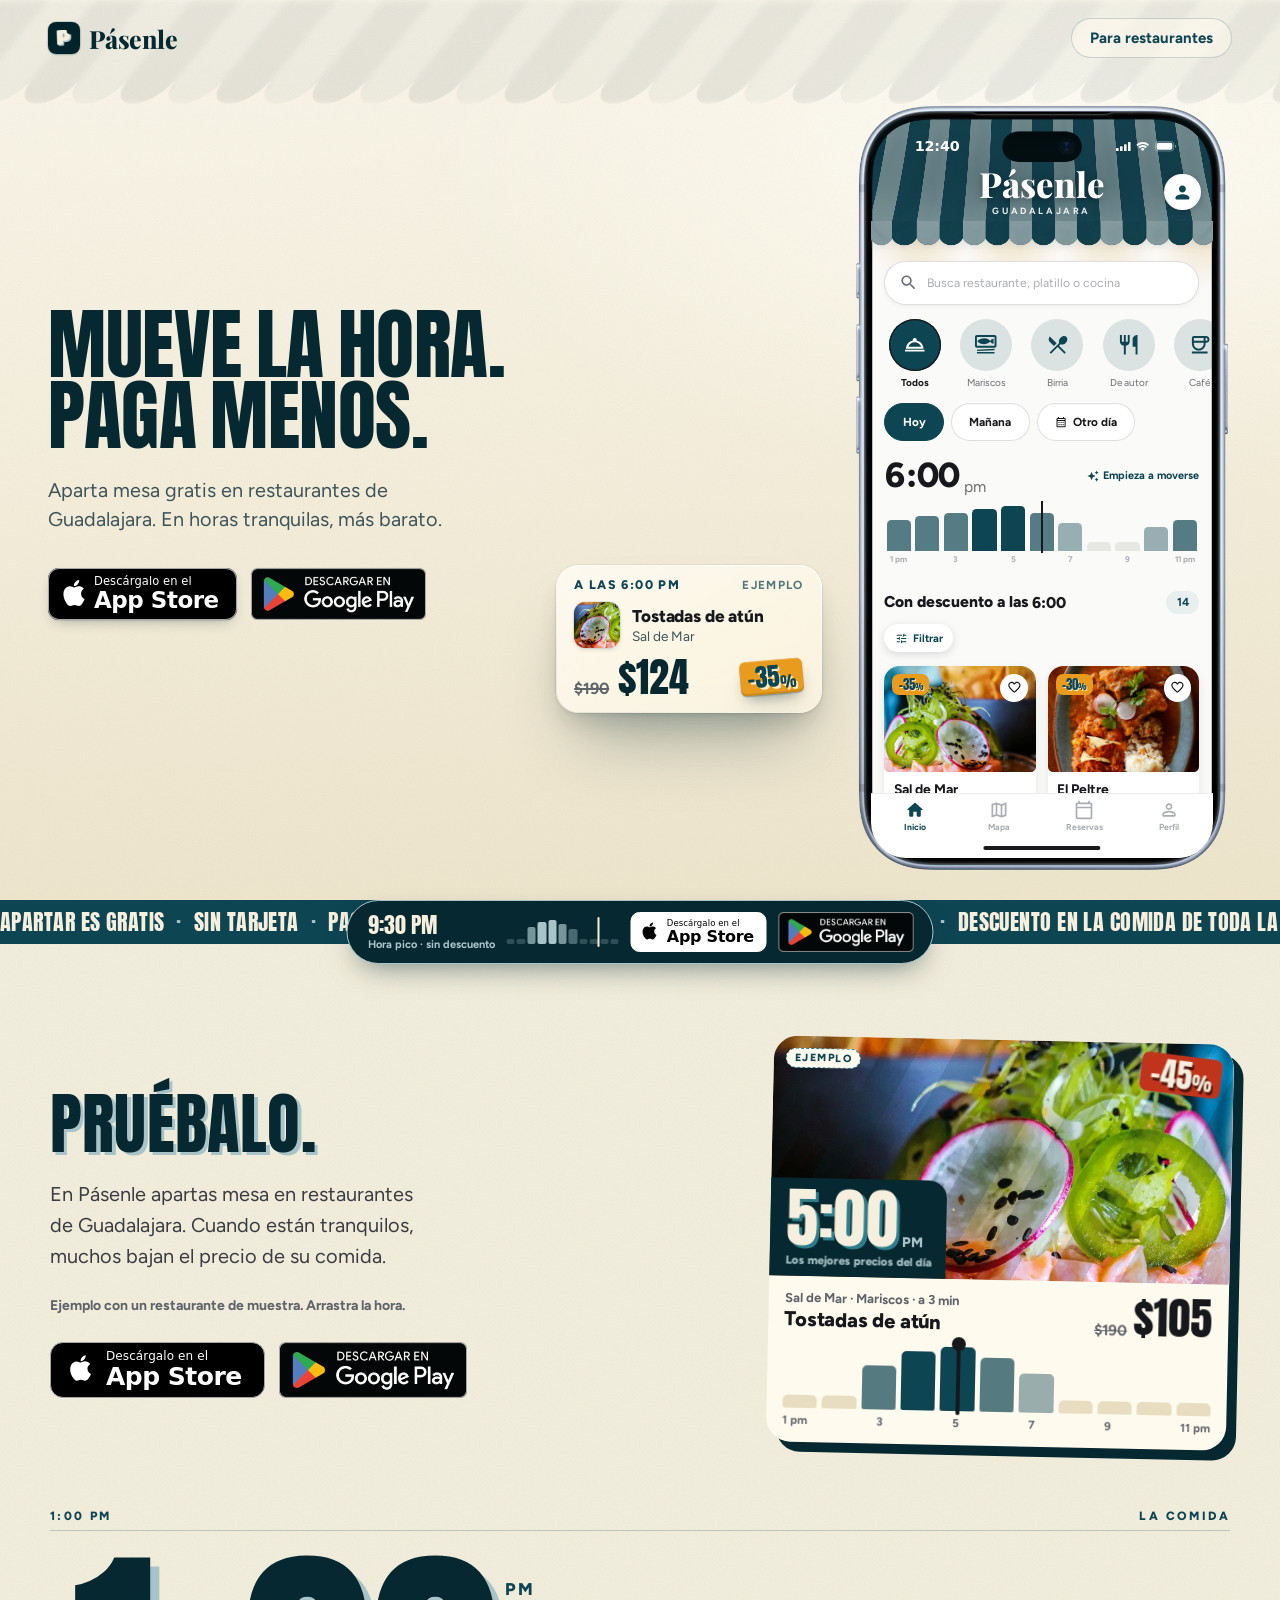
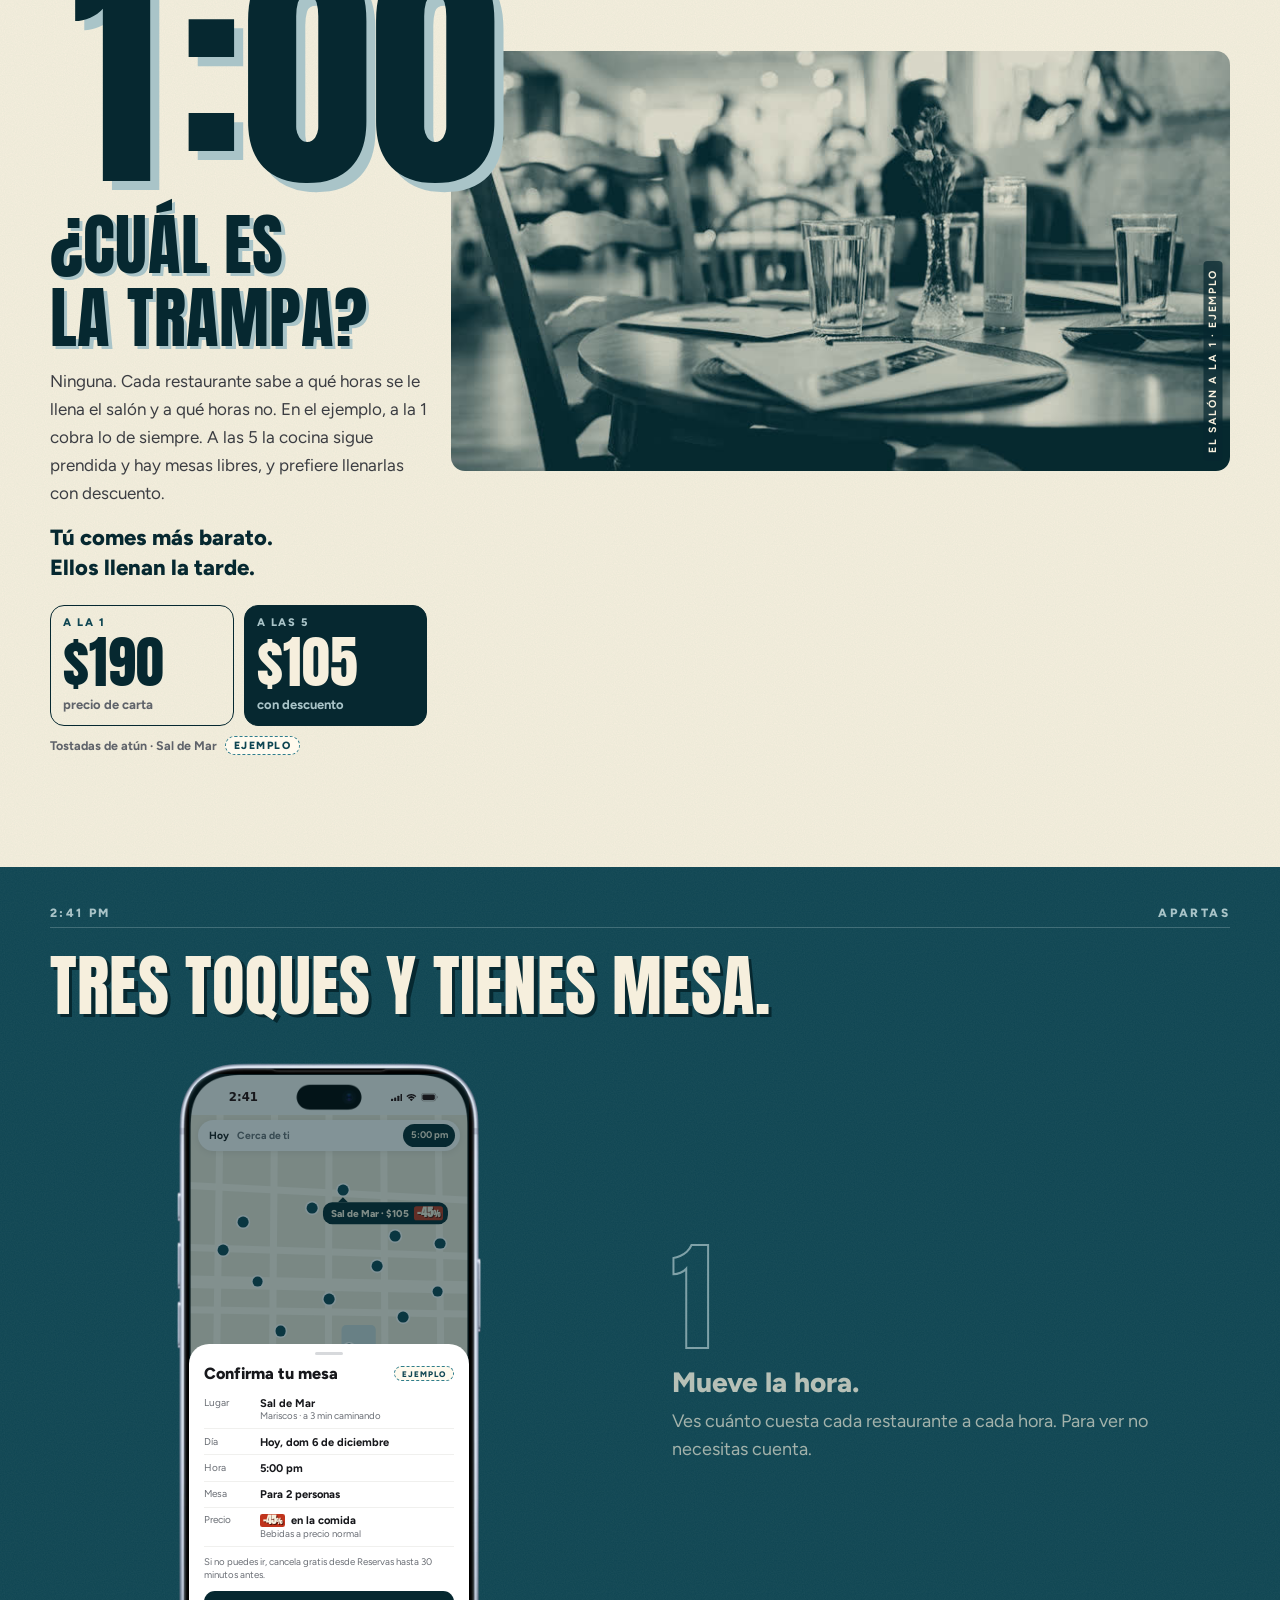
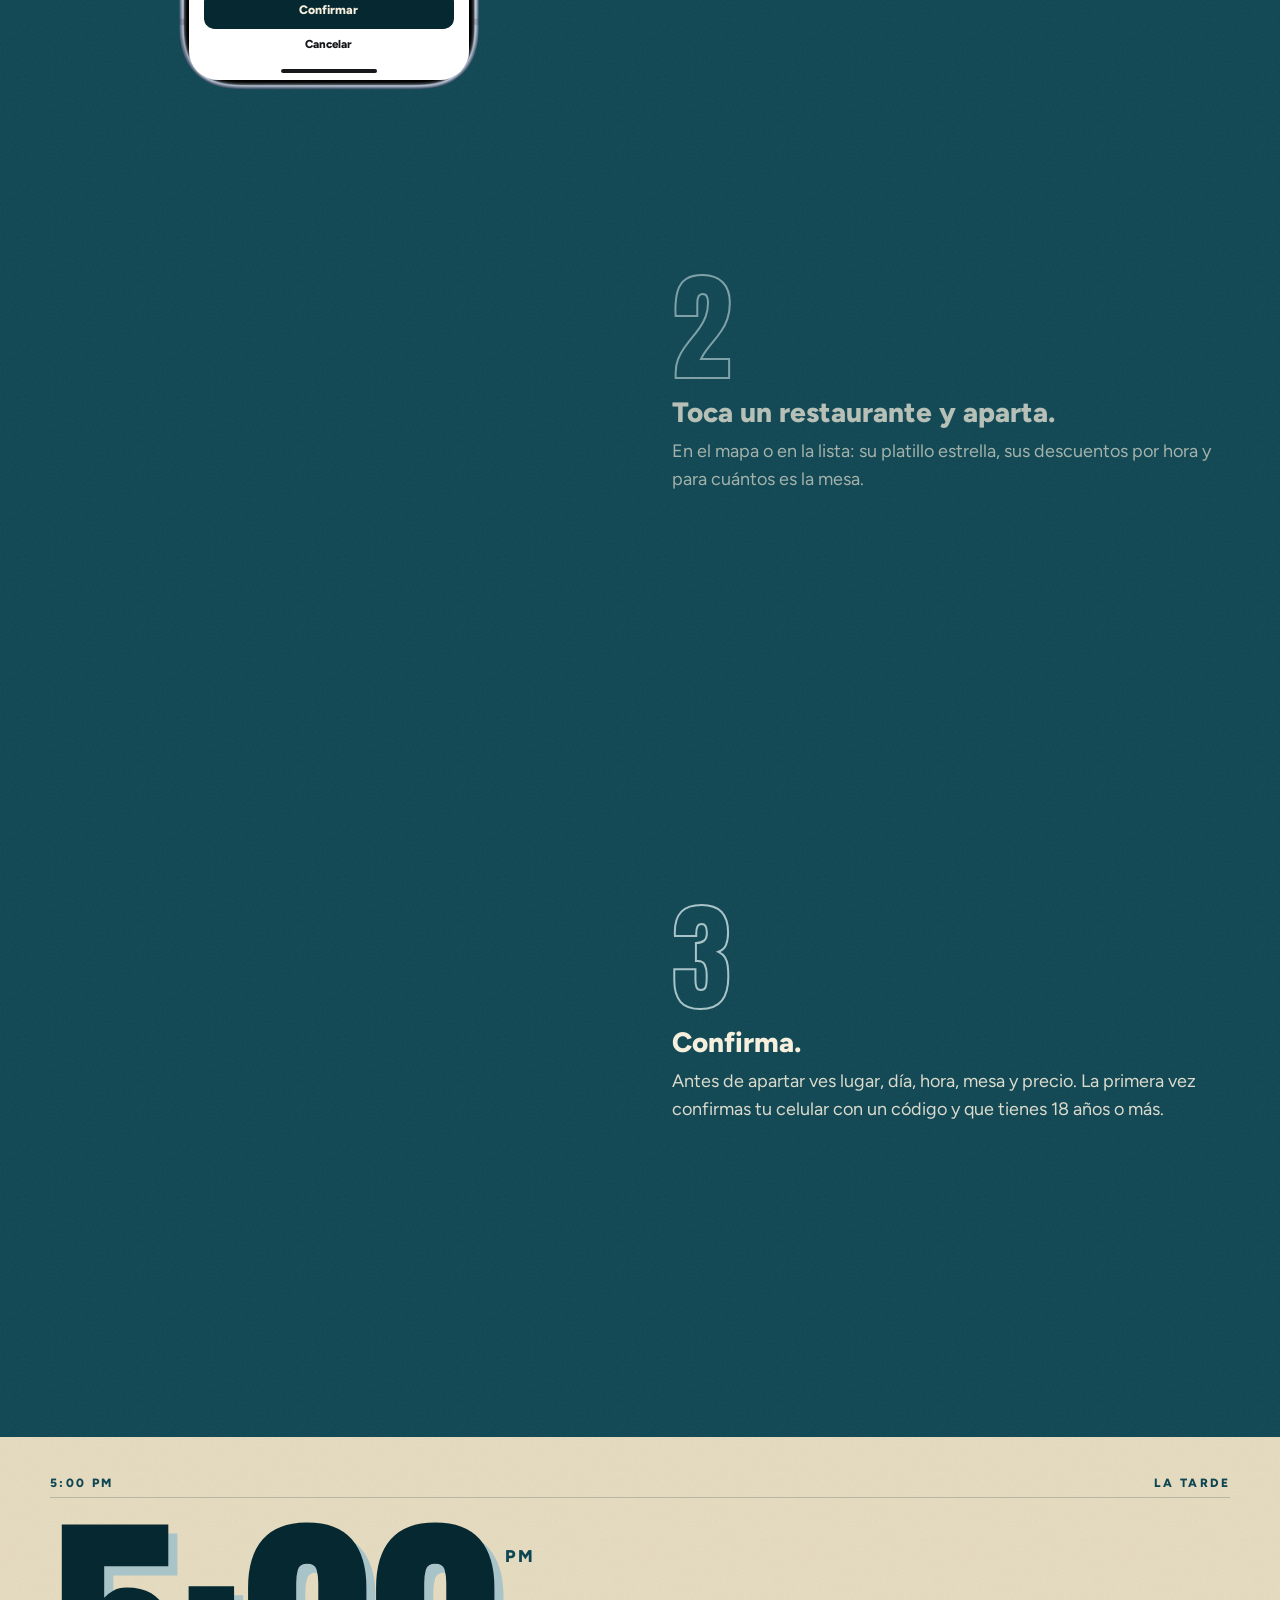
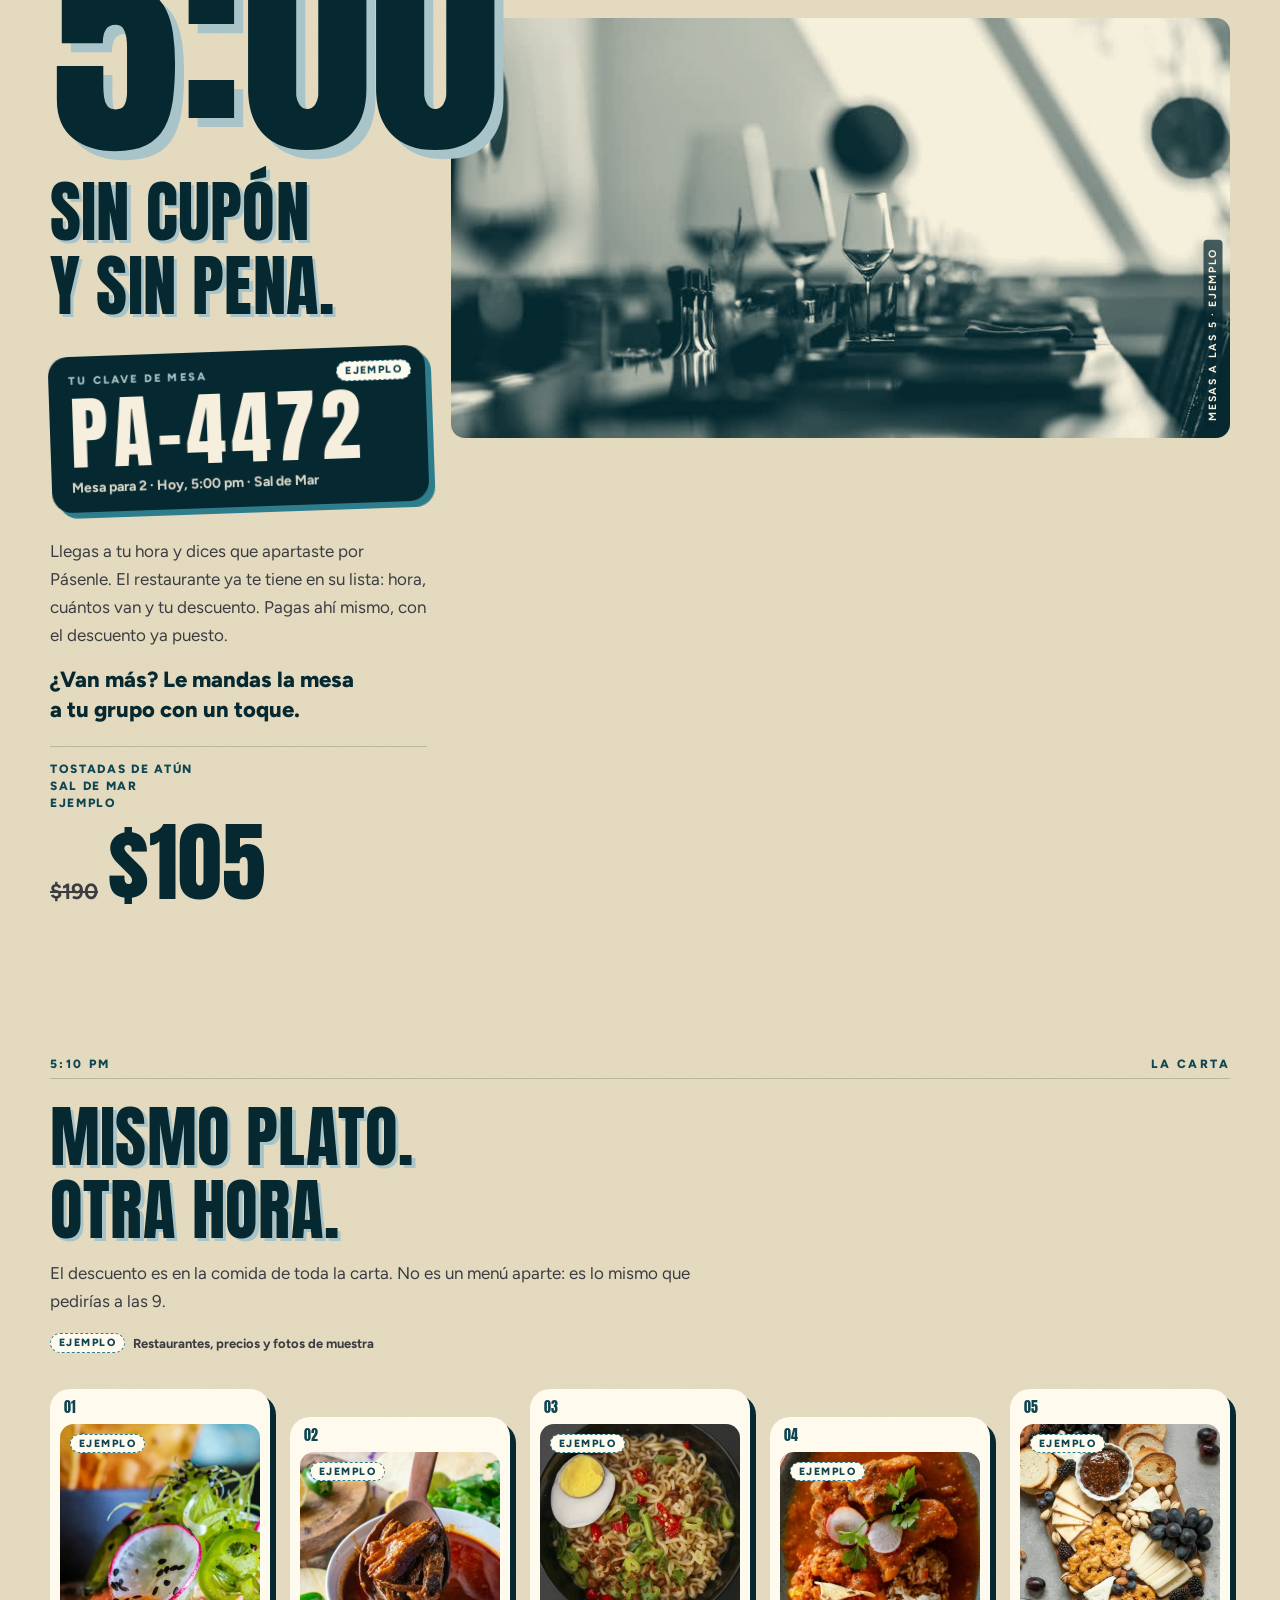
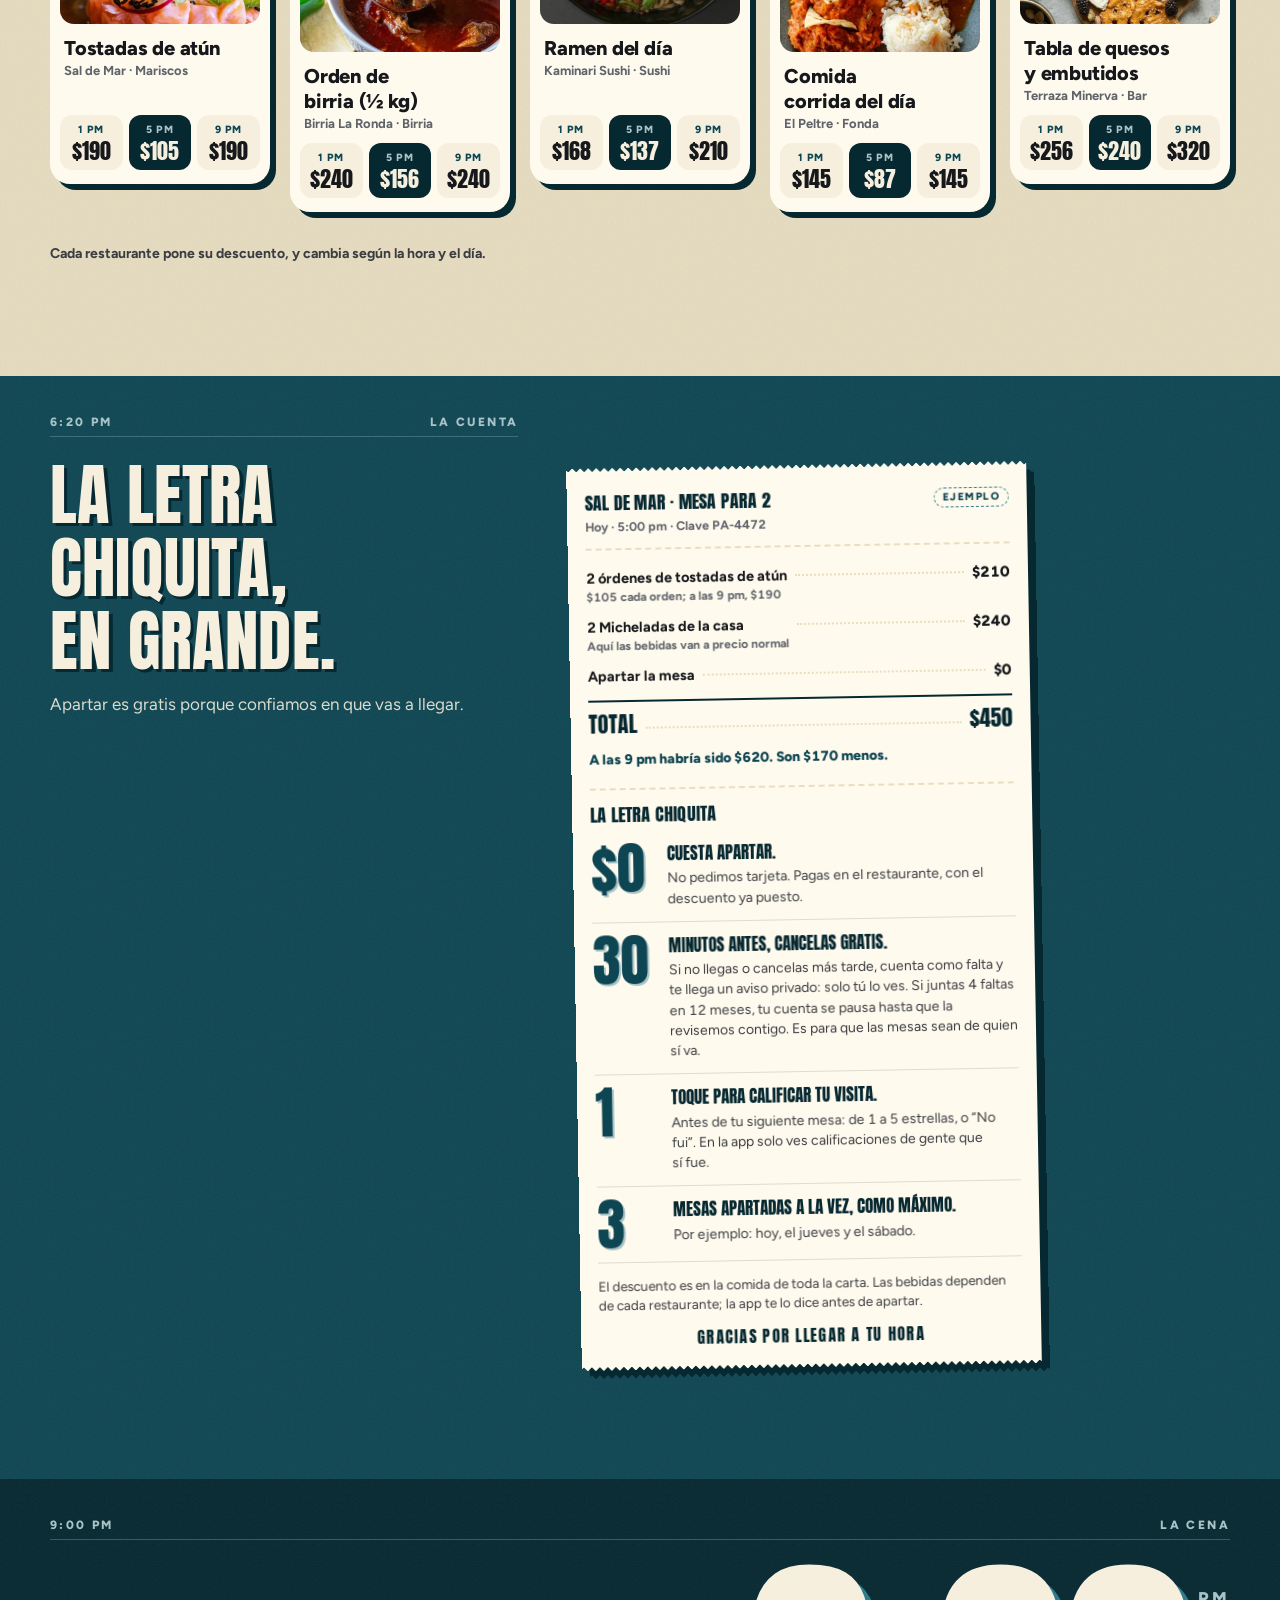
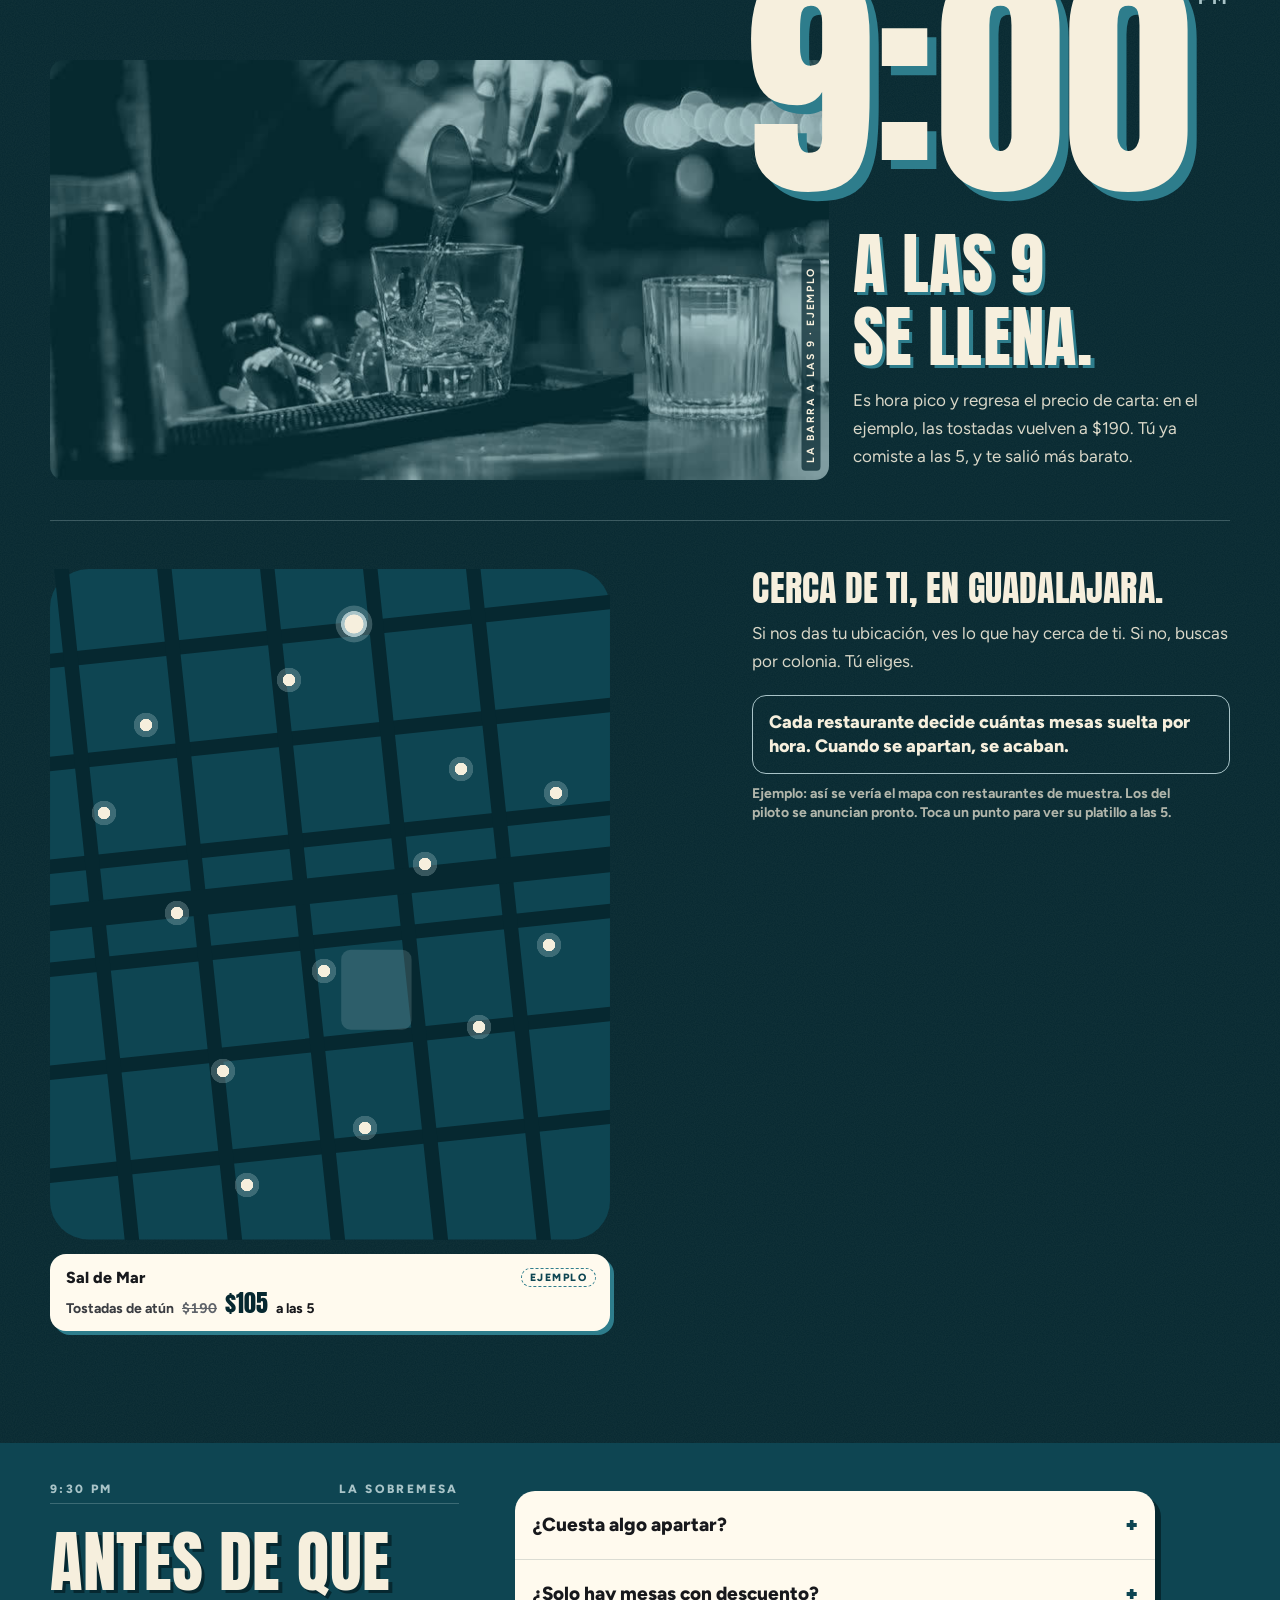
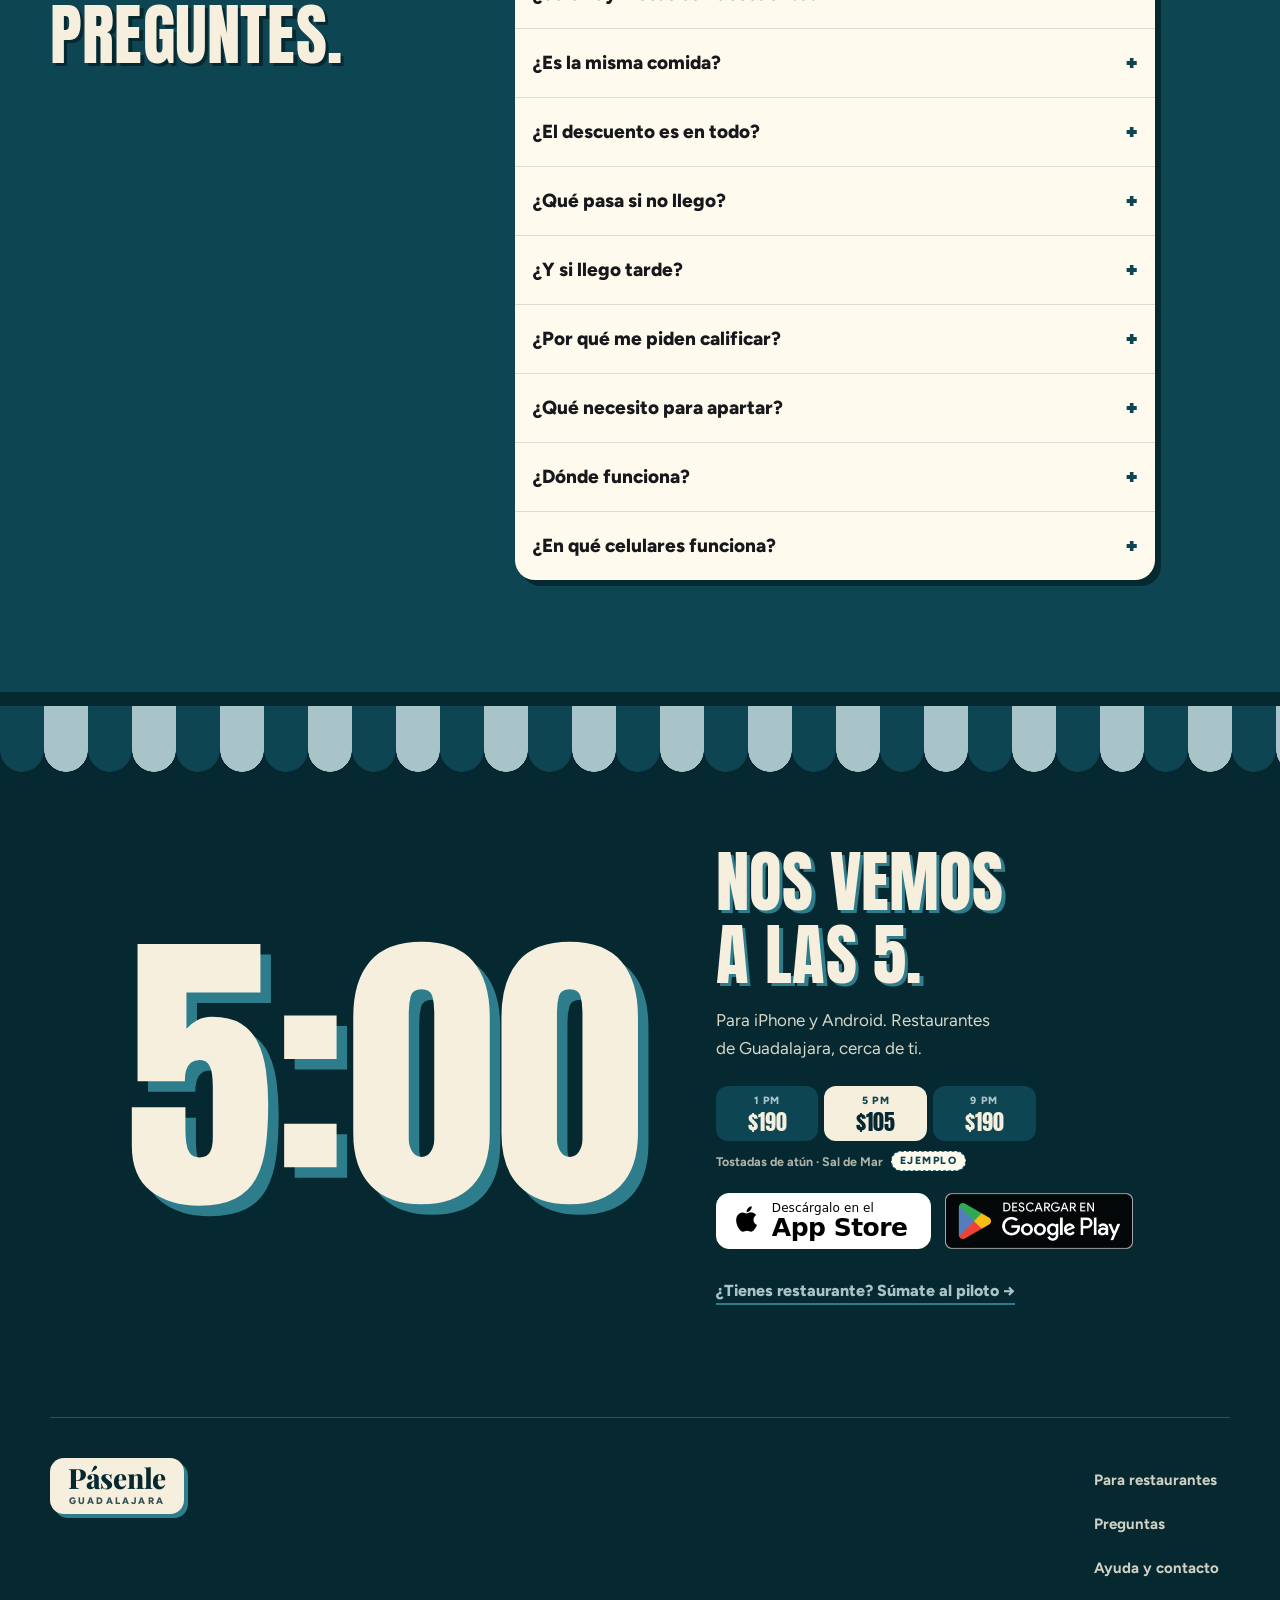
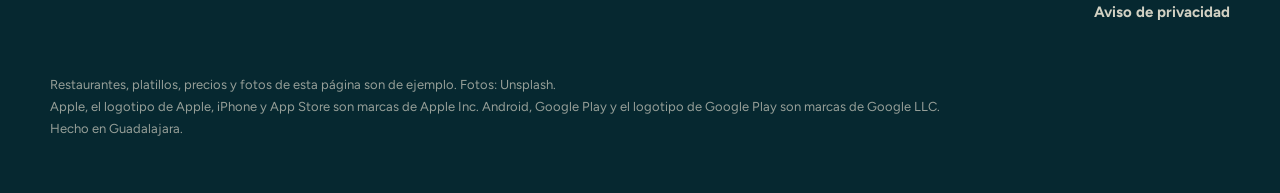
==== index.html @ ac4655df "Web de Pásenle Co-Authored-By: Claude Opus 5.5 <noreply@anthropic.com>" ====
<!doctype html>
<html lang="es-MX">
<head>
<meta charset="utf-8">
<script>
  document.documentElement.classList.add('js');
  if (!matchMedia('(prefers-reduced-motion: reduce)').matches) document.documentElement.classList.add('recorre');
  // en el reloj pegado del celular cabe una sola insignia: la de la tienda de ese teléfono
  if (/Android/i.test(navigator.userAgent)) document.documentElement.classList.add('android');
</script>
<meta name="viewport" content="width=device-width, initial-scale=1, viewport-fit=cover">
<meta name="theme-color" content="#F7F1E3">
<title>Pásenle · Mueve la hora, paga menos</title>
<meta name="description" content="Aparta mesa en restaurantes de Guadalajara. En las horas tranquilas, muchos bajan el precio de su comida. Apartas gratis, sin tarjeta, y pagas en el restaurante.">
<!-- og:url y og:image con la dirección absoluta (WhatsApp no lee rutas relativas) -->
<meta property="og:url" content="https://pasenle.com/">
<link rel="canonical" href="https://pasenle.com/">
<meta property="og:type" content="website">
<meta property="og:locale" content="es_MX">
<meta property="og:title" content="Pásenle · Mueve la hora, paga menos">
<meta property="og:description" content="Aparta mesa gratis en restaurantes de Guadalajara. En las horas tranquilas, más barato. Sin tarjeta: pagas allá.">
<meta property="og:image" content="https://pasenle.com/img/compartir.jpg">
<meta property="og:image:width" content="1200">
<meta property="og:image:height" content="630">
<meta name="twitter:card" content="summary_large_image">
<link rel="apple-touch-icon" href="img/icono-180.png">
<link rel="icon" href="img/icono-180.png">
<link rel="preload" href="fuentes/Anton-Regular.woff2" as="font" type="font/woff2" crossorigin>
<link rel="preload" href="fuentes/Figtree-ExtraBold.woff2" as="font" type="font/woff2" crossorigin>
<link rel="stylesheet" href="css/sitio.css">
<link rel="stylesheet" href="css/comensal.css">
</head>
<body class="papel">
<header class="barra">
  <div class="barra__in">
    <a class="barra__logo" href="index.html" aria-label="Pásenle, inicio"><img src="img/icono-180.png" width="28" height="28" alt=""><b data-nombre>Pásenle</b></a>
    <a class="barra__liga" href="restaurantes.html">Para restaurantes</a>
  </div>
</header>

<main>
<!-- PRIMERA PANTALLA · la barra, título, lema, la insignia y la app en el teléfono a las 5, con el precio flotando en vidrio -->
<section class="portada" data-fondo="claro" aria-labelledby="t-portada">
  <div class="portada__luz" aria-hidden="true"></div>
  <div class="portada__persiana" aria-hidden="true"></div>
  <div class="portada__marco">
    <div class="portada__texto">
      <h1 class="portada__titulo" id="t-portada"><span class="l">Mueve la hora.</span><span class="l">Paga menos.</span></h1>
      <p class="portada__lema">Aparta mesa gratis en restaurantes<br class="portada__corte"> de <span data-ciudad>Guadalajara</span>. En horas<br class="portada__corte"> tranquilas, más barato.</p>
      <!-- insignias del App Store y de Google Play: sin href hasta que existan SITIO.tienda y SITIO.play (js/sitio.js) -->
      <div class="tiendas portada__tiendas">
        <a class="insignia" data-tienda aria-label="Descárgalo en el App Store">
          <svg viewBox="0 0 24 24" aria-hidden="true"><path fill="currentColor" d="M12.152 6.896c-.948 0-2.415-1.078-3.96-1.04-2.04.027-3.91 1.183-4.961 3.014-2.117 3.675-.546 9.103 1.519 12.09 1.013 1.454 2.208 3.09 3.792 3.039 1.52-.065 2.09-.987 3.935-.987 1.831 0 2.35.987 3.96.948 1.637-.026 2.676-1.48 3.676-2.948 1.156-1.688 1.636-3.325 1.662-3.415-.039-.013-3.182-1.221-3.22-4.857-.026-3.04 2.48-4.494 2.597-4.559-1.429-2.09-3.623-2.324-4.39-2.376-2-.156-3.675 1.09-4.61 1.09zM15.53 3.83c.843-1.012 1.4-2.427 1.245-3.83-1.207.052-2.662.805-3.532 1.818-.78.896-1.454 2.338-1.273 3.714 1.338.104 2.715-.688 3.559-1.701"/></svg>
          <span><small>Descárgalo en el</small><b>App Store</b></span>
        </a>
        <a class="insignia play" data-play><img src="img/google-play.png" width="646" height="192" alt="Descargar en Google Play"></a>
      </div>
    </div>

    <div class="escena" id="escena" role="img" aria-label="La app en un iPhone. A las 5 de la tarde, las tostadas de atún de Sal de Mar bajan de $190 a $105, 45% menos. Ejemplo con restaurantes de muestra.">
      <!-- marco oficial de Apple (iPhone 18 Pro, Glacier), tal cual: sin sombra, sin reflejo, sin giro ni movimiento.
           La app va debajo, en el hueco de la pantalla; el marco trae la isla dinámica. -->
      <div class="iphone">
          <div class="pantalla" aria-hidden="true">
            <div class="app">
              <div class="a-toldo">
                <img class="a-lona" src="img/portada/toldo-lona.webp" alt="" decoding="async">
                <i class="a-luz"></i>
                <img class="a-faldon" src="img/portada/toldo-faldon.webp" alt="" decoding="async">
                <div class="a-marca"><b data-nombre>Pásenle</b><small>GUADALAJARA</small></div>
                <span class="a-perfil"><svg viewBox="0 0 24 24"><path d="M12 12C14.2 12 15.98 10.22 15.98 8.02C15.98 5.81 14.2 3.98 12 3.98C9.8 3.98 8.02 5.81 8.02 8.02C8.02 10.22 9.8 12 12 12ZM12 14.02C9.33 14.02 3.98 15.33 3.98 18V18.98C3.98 19.55 4.45 20.02 5.02 20.02H18.98C19.55 20.02 20.02 19.55 20.02 18.98V18C20.02 15.33 14.67 14.02 12 14.02Z"/></svg></span>
              </div>
              <div class="a-lista">
                <div class="a-busca"><svg viewBox="0 0 24 24"><path d="M15.52 14.02H14.72L14.44 13.73C15.61 12.33 16.27 10.41 15.89 8.39C15.42 5.62 13.12 3.38 10.31 3.05C6.09 2.53 2.53 6.09 3.05 10.31C3.38 13.12 5.62 15.42 8.39 15.89C10.41 16.27 12.33 15.61 13.73 14.44L14.02 14.72V15.52L18.23 19.73C18.66 20.16 19.31 20.16 19.73 19.73C20.16 19.36 20.16 18.66 19.73 18.28L15.52 14.02ZM9.52 14.02C7.03 14.02 5.02 12 5.02 9.52C5.02 7.03 7.03 5.02 9.52 5.02C12 5.02 14.02 7.03 14.02 9.52C14.02 12 12 14.02 9.52 14.02Z"/></svg>Busca restaurante, platillo o cocina</div>
                <!-- Birria en petróleo y no en guajillo: el guajillo y el mango son solo de los sellos (docs/modelo-de-negocio.md, sección 8) -->
                <div class="a-cats">
                  <span class="a-cat si"><i><svg viewBox="0 0 24 24"><path d="M18.98 17.02H2.02V18.98H21.98V17.02H18.98ZM21 15.98C20.72 11.95 17.77 8.58 13.83 7.78C13.92 7.55 14.02 7.27 14.02 6.98C14.02 5.91 13.08 5.02 12 5.02C10.92 5.02 9.98 5.91 9.98 6.98C9.98 7.27 10.08 7.55 10.17 7.78C6.23 8.58 3.28 11.95 3 15.98H21ZM12 9.56C14.95 9.56 17.48 11.39 18.52 13.97H5.48C6.52 11.39 9.05 9.56 12 9.56Z"/></svg></i><small>Todos</small></span>
                  <span class="a-cat" style="--c:#0E4552"><i><svg viewBox="0 0 24 24"><path d="M21.05 17.58 3.09 18.52 3 17.02 21 16.08 21.05 17.58ZM21 19.5H3V21H21V19.5ZM23.02 12.98V3.98C23.02 2.91 22.08 2.02 21 2.02H3C1.92 2.02 0.98 2.91 0.98 3.98V12.98C0.98 14.11 1.92 15 3 15H21C22.08 15 23.02 14.11 23.02 12.98ZM21 12.98H3V3.98H21V12.98ZM20.02 6C18.33 6 16.97 6.98 16.78 8.25C16.17 7.5 14.06 5.48 10.27 5.48C5.58 5.48 3.52 8.48 3.52 8.48C3.52 8.48 5.58 11.48 10.27 11.48C14.06 11.48 16.17 9.52 16.78 8.77C16.97 10.03 18.33 11.02 20.02 11.02V6Z"/></svg></i><small>Mariscos</small></span>
                  <span class="a-cat" style="--c:#0E4552"><i><svg viewBox="0 0 24 24"><path d="M8.11 13.36 10.92 10.5 3.89 3.52C2.34 5.06 2.34 7.59 3.89 9.14L8.11 13.36ZM14.86 11.53C16.41 12.23 18.56 11.72 20.16 10.17C22.08 8.25 22.45 5.48 20.95 4.03C19.5 2.58 16.78 2.95 14.86 4.83C13.27 6.42 12.75 8.58 13.45 10.12L3.7 19.88L5.11 21.28L12 14.39L18.89 21.28L20.3 19.880L13.41 12.98L14.86 11.53Z"/></svg></i><small>Birria</small></span>
                  <span class="a-cat" style="--c:#0E4552"><i><svg viewBox="0 0 24 24"><path d="M15.98 6V14.02H18.98V21.98H21V2.02C18.23 2.02 15.98 4.22 15.98 6ZM11.02 9H9V2.02H6.98V9H5.02V2.02H3V9C3 11.2 4.78 12.98 6.98 12.98V21.98H9V12.98C11.2 12.98 12.98 11.2 12.98 9V2.02H11.02V9Z"/></svg></i><small>De autor</small></span>
                  <span class="a-cat" style="--c:#0E4552"><i><svg viewBox="0 0 24 24"><path d="M18.52 3H6C4.92 3 3.98 3.89 3.98 5.02V10.69C3.98 14.53 6.94 17.91 10.78 18C14.72 18.14 18 14.95 18 11.02V9.98H18.52C20.44 9.98 21.98 8.44 21.98 6.52C21.98 4.55 20.44 3 18.52 3ZM15.98 5.02V8.02H6V5.02H15.98ZM15.98 9.98V11.02C15.98 13.78 13.78 15.98 11.020 15.98C8.25 15.98 6 13.78 6 11.02V9.98ZM18.52 8.02H18V5.02H18.52C19.31 5.02 20.02 5.67 20.02 6.52C20.02 7.31 19.31 8.02 18.52 8.02ZM3.98 18.98H20.02V21H3.98V18.98Z"/></svg></i><small>Café</small></span>
                </div>
                <div class="a-chips"><span class="si">Hoy</span><span>Mañana</span><span><svg viewBox="0 0 24 24"><path d="M18.98 3.98H18V2.02H15.98V3.98H8.02V2.02H6V3.98H5.02C3.89 3.98 3 4.92 3 6V20.02C3 21.09 3.89 21.98 5.02 21.98H18.98C20.11 21.98 21 21.09 21 20.02V6C21 4.92 20.11 3.98 18.98 3.98ZM18.98 20.02H5.02V9.98H18.98V20.02ZM18.98 8.02H5.02V6H18.98V8.02ZM9 14.02H6.98V12H9V14.02ZM12.98 14.02H11.02V12H12.98V14.02ZM17.02 14.02H15V12H17.02V14.02ZM9 18H6.98V15.98H9V18ZM12.98 18H11.02V15.98H12.98V18ZM17.02 18H15V15.98H17.02V18Z"/></svg>Otro día</span></div>
                <div class="a-hora">
                  <p><b class="rueda" id="hApp">5:00</b><small> pm</small></p>
                  <p class="a-estado"><svg viewBox="0 0 24 24"><path d="M18.98 9 20.25 6.23 23.02 5.02 20.25 3.75 18.98 0.98 17.77 3.75 15 5.02 17.77 6.23 18.98 9ZM11.48 9.52 9 3.98 6.52 9.52 0.98 12 6.52 14.48 9 20.02 11.48 14.48 17.02 12 11.48 9.52ZM18.98 15 17.77 17.77 15 18.98 17.77 20.25 18.98 23.02 20.25 20.25 23.02 18.98 20.25 17.77 18.98 15Z"/></svg><span id="eApp">Los mejores precios del día</span></p>
                </div>
                <!-- máximo de la demo por hora (maximosPorHora de la semilla): 25 30 35 40 45 35 20 0 0 15 25.
                     alto .3 + d/45·.7 (0: .2); color petróleo al .42 / .70 / 1 (piezas.dart y tramos.dart) -->
                <div class="a-riel" id="aRiel">
                  <div class="a-barras">
                    <i style="--h:.689;--o:.7"></i><i style="--h:.767;--o:.7"></i><i style="--h:.844;--o:.7"></i><i style="--h:.922;--o:1"></i>
                    <i style="--h:1;--o:1"></i><i style="--h:.844;--o:.7"></i><i style="--h:.611;--o:.42"></i><i class="v" style="--h:.2"></i>
                    <i class="v" style="--h:.2"></i><i style="--h:.533;--o:.42"></i><i style="--h:.689;--o:.7"></i>
                  </div>
                  <div class="a-horas"><span>1 pm</span><span></span><span>3</span><span></span><span>5</span><span></span><span>7</span><span></span><span>9</span><span></span><span>11 pm</span></div>
                  <i class="a-aguja"></i>
                </div>
                <div class="a-tit"><b>Con descuento a las <span class="rueda" id="tApp">5:00</span></b><span>14</span></div>
                <span class="a-filtrar"><svg viewBox="0 0 24 24"><path d="M3 18C3 18.56 3.47 18.98 3.98 18.98H9V17.02H3.98C3.47 17.02 3 17.44 3 18ZM3 6C3 6.56 3.47 6.98 3.98 6.98H12.98V5.02H3.98C3.470 5.02 3 5.44 3 6ZM12.98 20.02V18.98H20.02C20.53 18.98 21 18.56 21 18C21 17.44 20.53 17.02 20.02 17.02H12.98V15.98C12.98 15.47 12.56 15 12 15C11.44 15 11.02 15.47 11.02 15.98V20.02C11.02 20.53 11.44 21 12 21C12.56 21 12.98 20.53 12.98 20.02ZM6.98 9.98V11.02H3.98C3.47 11.02 3 11.44 3 12C3 12.56 3.47 12.98 3.98 12.98H6.98V14.02C6.98 14.53 7.45 15 8.02 15C8.53 15 9 14.53 9 14.02V9.98C9 9.47 8.53 9 8.02 9C7.45 9 6.98 9.47 6.98 9.98ZM21 12C21 11.44 20.53 11.02 20.02 11.02H11.02V12.98H20.02C20.53 12.98 21 12.56 21 12ZM15.98 9C16.55 9 17.02 8.53 17.02 8.02V6.98H20.02C20.53 6.98 21 6.56 21 6C21 5.44 20.53 5.02 20.02 5.02H17.02V3.98C17.02 3.47 16.55 3 15.98 3C15.47 3 15 3.47 15 3.98V8.02C15 8.53 15.47 9 15.98 9Z"/></svg>Filtrar</span>
                <!-- tarjetas como las de la app (inicio.dart _Tarjeta), sin la calificación: la web no enseña estrellas.
                     Sal de Mar con las tostadas de atún ($190) del vidrio y de toda la página; El Peltre, comida corrida ($145).
                     data-desc: descuento de la 1 a las 11 pm (semilla.dart) -->
                <div class="a-tarjetas">
                  <div class="a-tarjeta" data-antes="190" data-desc="0 0 25 40 45 35 20 0 0 0 0">
                    <div class="a-foto"><img src="img/portada/salmar_1-espejo.webp" width="800" height="600" alt="" decoding="async"><span class="sello t-guajillo"><span class="n">-45</span><span class="pct">%</span></span>
                      <span class="a-corazon"><svg viewBox="0 0 24 24"><path d="M19.64 3.98C17.02 2.2 13.78 3.05 12 5.11C10.22 3.05 6.98 2.2 4.36 3.98C2.95 4.97 2.06 6.56 2.02 8.3C1.88 12.14 5.3 15.28 10.55 20.06L10.64 20.11C11.39 20.81 12.56 20.81 13.36 20.11L13.45 20.02C18.7 15.28 22.12 12.14 21.98 8.25C21.94 6.56 21.05 4.97 19.64 3.98ZM12.09 18.56 12 18.66 11.91 18.56C7.12 14.25 3.98 11.39 3.98 8.48C3.98 6.52 5.48 5.02 7.5 5.02C9.05 5.02 10.55 6 11.06 7.36H12.94C13.45 6 14.95 5.02 16.5 5.02C18.52 5.02 20.02 6.52 20.02 8.48C20.02 11.39 16.88 14.25 12.09 18.56Z"/></svg></span></div>
                    <div class="a-cuerpo"><b>Sal de Mar</b><small>Mariscos · $$ · 3 min</small><span class="precio rueda">$105</span><p class="a-nota">Descuento en la comida; bebidas a precio normal.</p></div>
                  </div>
                  <div class="a-tarjeta" data-antes="145" data-desc="0 0 20 35 40 30 15 0 0 0 0">
                    <div class="a-foto"><img src="img/portada/peltre_0.webp" width="640" height="480" alt="" decoding="async"><span class="sello t-mango"><span class="n">-40</span><span class="pct">%</span></span>
                      <span class="a-corazon"><svg viewBox="0 0 24 24"><path d="M19.64 3.98C17.02 2.2 13.78 3.05 12 5.11C10.22 3.05 6.98 2.2 4.36 3.98C2.95 4.97 2.06 6.56 2.02 8.3C1.88 12.14 5.3 15.28 10.55 20.06L10.64 20.11C11.39 20.81 12.56 20.81 13.36 20.11L13.45 20.02C18.7 15.28 22.12 12.14 21.98 8.25C21.94 6.56 21.05 4.97 19.64 3.98ZM12.09 18.56 12 18.66 11.91 18.56C7.12 14.25 3.98 11.39 3.98 8.48C3.98 6.52 5.48 5.02 7.5 5.02C9.05 5.02 10.55 6 11.06 7.36H12.94C13.45 6 14.95 5.02 16.5 5.02C18.52 5.02 20.02 6.52 20.02 8.48C20.02 11.39 16.88 14.25 12.09 18.56Z"/></svg></span></div>
                    <div class="a-cuerpo"><b>El Peltre</b><small>Fonda · $$ · 1 min</small><span class="precio rueda">$87</span><p class="a-nota">Descuento en la comida; bebidas a precio normal.</p></div>
                  </div>
                </div>
              </div>
              <nav class="a-tabs">
                <span class="si"><svg viewBox="0 0 24 24"><path d="M9.98 18.98V14.02H14.02V18.98C14.02 19.55 14.44 20.02 15 20.02H18C18.56 20.02 18.98 19.55 18.98 18.98V12H20.72C21.14 12 21.38 11.44 21.05 11.11L12.66 3.61C12.28 3.28 11.72 3.28 11.34 3.61L2.95 11.11C2.62 11.44 2.86 12 3.28 12H5.02V18.98C5.02 19.55 5.44 20.02 6 20.02H9C9.56 20.02 9.98 19.55 9.98 18.98Z"/></svg>Inicio</span>
                <span><svg viewBox="0 0 24 24"><path d="M20.48 3 20.34 3.05 15 5.11 9 3 3.38 4.92C3.14 4.97 3 5.16 3 5.39V20.48C3 20.77 3.23 21 3.52 21L3.66 20.95L9 18.89L15 21L20.62 19.08C20.86 19.03 21 18.84 21 18.61V3.52C21 3.23 20.77 3 20.48 3ZM9.98 5.48 14.02 6.89V18.52L9.98 17.11V5.48ZM5.02 6.47 8.02 5.44V17.16L5.02 18.33V6.47ZM18.98 17.53 15.98 18.56V6.84L18.98 5.72V17.53Z"/></svg>Mapa</span>
                <span><svg viewBox="0 0 24 24"><path d="M20.02 3H18.98V0.98H17.02V3H6.98V0.98H5.02V3H3.98C2.91 3 2.02 3.89 2.02 5.02V21C2.02 22.08 2.91 23.02 3.98 23.02H20.02C21.09 23.02 21.98 22.08 21.98 21V5.02C21.98 3.89 21.09 3 20.02 3ZM20.02 21H3.98V9.98H20.02V21ZM20.02 8.02H3.98V5.02H20.02V8.02Z"/></svg>Reservas</span>
                <span><svg viewBox="0 0 24 24"><path d="M12 5.91C13.17 5.91 14.11 6.84 14.11 8.02C14.11 9.14 13.17 10.08 12 10.08C10.83 10.08 9.89 9.14 9.89 8.02C9.89 6.84 10.83 5.91 12 5.91ZM12 14.91C14.95 14.91 18.09 16.36 18.09 17.02V18.09H5.91V17.02C5.91 16.36 9.05 14.91 12 14.91ZM12 3.98C9.8 3.98 8.02 5.81 8.02 8.02C8.02 10.22 9.8 12 12 12C14.2 12 15.98 10.22 15.98 8.02C15.98 5.81 14.2 3.98 12 3.98ZM12 12.98C9.33 12.98 3.98 14.34 3.98 17.02V18.98C3.98 19.55 4.45 20.02 5.02 20.02H18.98C19.55 20.02 20.02 19.55 20.02 18.98V17.02C20.02 14.34 14.67 12.98 12 12.98Z"/></svg>Perfil</span>
              </nav>
              <i class="a-home"></i>
            </div>
            <div class="a-sistema"><span>12:40</span>
              <span class="a-iconos">
                <svg viewBox="0 0 17 11"><rect x="0" y="7" width="3" height="4" rx=".8"/><rect x="4.6" y="5" width="3" height="6" rx=".8"/><rect x="9.2" y="2.6" width="3" height="8.4" rx=".8"/><rect x="13.8" y="0" width="3" height="11" rx=".8"/></svg>
                <svg viewBox="0 0 15.5 11"><path d="M7.75 2.3c2.1 0 4.02.8 5.46 2.13a.4.4 0 0 0 .56-.01l1.04-1.05a.4.4 0 0 0 0-.57A10.1 10.1 0 0 0 7.75 0 10.1 10.1 0 0 0 .69 2.8a.4.4 0 0 0 0 .57l1.04 1.05a.4.4 0 0 0 .56.01A7.9 7.9 0 0 1 7.75 2.3Zm0 3.45c1.13 0 2.17.42 2.97 1.12a.4.4 0 0 0 .55-.01l1.05-1.05a.4.4 0 0 0-.01-.58 6.6 6.6 0 0 0-9.12 0 .4.4 0 0 0-.01.58l1.05 1.05a.4.4 0 0 0 .55.01 4.5 4.5 0 0 1 2.97-1.12Zm2.03 2.63a.4.4 0 0 0-.02-.58 3.06 3.06 0 0 0-4.02 0 .4.4 0 0 0-.02.58l1.73 1.74a.4.4 0 0 0 .57 0Z"/></svg>
                <svg viewBox="0 0 25 12"><rect x=".5" y=".5" width="21" height="11" rx="3.3" fill="none" stroke="currentColor" stroke-opacity=".4"/><rect x="2" y="2" width="18" height="8" rx="2"/><path d="M23 4v4c.8-.3 1.3-1.1 1.3-2S23.8 4.3 23 4Z" fill-opacity=".45"/></svg>
              </span>
            </div>
          </div>
        <img class="iphone__marco" src="img/portada/iphone-18-pro-700.webp"
          srcset="img/portada/iphone-18-pro-700.webp 700w, img/portada/iphone-18-pro-1000.webp 1000w, img/portada/iphone-18-pro-1350.webp 1350w"
          sizes="(min-width: 960px) 420px, (max-width: 453px) 64vw, 290px" width="1350" height="2760" alt="" fetchpriority="high">
      </div>

      <div class="vidrio">
        <p class="vidrio__hora"><span>A las <span class="rueda" id="hVid">5:00</span> pm</span><em>Ejemplo</em></p>
        <div class="vidrio__plato"><img src="img/portada/tostadas.webp" width="88" height="88" alt="" decoding="async"><div><b>Tostadas de atún</b><small>Sal de Mar</small></div></div>
        <p class="vidrio__precio"><s>$190</s><b class="rueda" id="pVid">$105</b><span class="sello t-guajillo vidrio__sello" id="sVid"><span class="n rueda">-45</span><span class="pct">%</span></span></p>
      </div>
    </div>
  </div>
</section>

<!-- Cinta (espec 6.2): va entre la portada y "Pruébalo", las dos crema; la franja azul marca el corte -->
<div class="cinta" data-fondo="oscuro" tabindex="0">
  <div class="cinta__pista">
    <p>Apartar es gratis<b>·</b>Sin tarjeta<b>·</b>Pagas en el restaurante<b>·</b>En las horas tranquilas, más barato<b>·</b>Descuento en la comida de toda la carta<b>·</b>Cerca de ti, en <span data-ciudad>Guadalajara</span><b>·</b></p>
    <p aria-hidden="true">Apartar es gratis<b>·</b>Sin tarjeta<b>·</b>Pagas en el restaurante<b>·</b>En las horas tranquilas, más barato<b>·</b>Descuento en la comida de toda la carta<b>·</b>Cerca de ti, en <span data-ciudad>Guadalajara</span><b>·</b></p>
  </div>
</div>

<!-- ESCENA 1 · Pruébalo: la mesa con el riel de horas (espec 6.1) -->
<section class="prueba envoltura" data-fondo="claro" aria-labelledby="t-prueba">
  <div class="prueba__texto">
    <h2 class="titulo" id="t-prueba">Pruébalo.</h2>
    <p class="prueba__baja">En <span data-nombre>Pásenle</span> apartas mesa en restaurantes de <span data-ciudad>Guadalajara</span>. Cuando están tranquilos, muchos bajan el precio de su comida.</p>
  </div>

  <div class="mesa entra" id="mesa" style="--sol:1;--noche:0" role="group" aria-label="Ejemplo con un restaurante de muestra">
    <div class="mesa__foto">
      <img src="img/platos/salmar_1.webp" width="800" height="600" alt="Pescado crudo con rábano, jalapeño y ajonjolí" decoding="async">
      <i class="mesa__sombra" aria-hidden="true"></i>
      <span class="ejemplo mesa__ejemplo">Ejemplo</span>
      <span class="sello t-guajillo mesa__sello" id="sello" data-vivo>-45<span class="pct">%</span></span>
      <p class="placa" data-vivo><b class="rotulo" id="hora">5:00</b><span>PM</span><small id="estado">Los mejores precios del día</small></p>
    </div>
    <div class="mesa__plato">
      <div><p class="mesa__lugar">Sal de Mar · Mariscos · a&nbsp;3&nbsp;min</p><p class="mesa__nombre">Tostadas de atún</p></div>
      <p class="mesa__precio" data-vivo><s id="antes">$190</s> <b class="rotulo" id="ahora">$105</b></p>
    </div>
    <div class="riel" id="riel" style="--p:.4091">
      <div class="riel__barras" aria-hidden="true">
        <i class="sin" style="height:20%"></i><i class="sin" style="height:20%"></i>
        <i style="height:69%;opacity:.7"></i><i style="height:92%"></i><i style="height:100%"></i>
        <i style="height:84%;opacity:.7"></i><i style="height:61%;opacity:.42"></i>
        <i class="sin" style="height:20%"></i><i class="sin" style="height:20%"></i><i class="sin" style="height:20%"></i><i class="sin" style="height:20%"></i>
      </div>
      <div class="riel__aguja" id="aguja" data-vivo></div>
      <span class="riel__pista solo-js" id="pista" aria-hidden="true">Arrastra la hora</span>
      <div class="riel__horas" aria-hidden="true"><span>1 pm</span><span>3</span><span>5</span><span>7</span><span>9</span><span>11 pm</span></div>
    </div>
  </div>

  <div class="prueba__accion">
    <p class="nota">Ejemplo con un restaurante de muestra.<span class="solo-js"> Arrastra la hora.</span></p>
    <div class="tiendas">
      <a class="tienda" data-tienda>
        <svg viewBox="0 0 24 24" aria-hidden="true"><path fill="currentColor" d="M16.4 12.6c0-2.6 2.1-3.8 2.2-3.9-1.2-1.8-3.1-2-3.7-2-1.6-.2-3.1.9-3.9.9s-2-.9-3.4-.9c-1.7 0-3.3 1-4.2 2.6-1.8 3.1-.5 7.7 1.3 10.2.9 1.2 1.9 2.6 3.2 2.6 1.3-.1 1.8-.8 3.3-.8s2 .8 3.4.8 2.2-1.3 3.1-2.5c1-1.4 1.4-2.8 1.4-2.9 0 0-2.7-1-2.7-4.1zM13.9 5c.7-.9 1.2-2 1.1-3.2-1 0-2.3.7-3 1.6-.7.8-1.2 2-1.1 3.1 1.1.1 2.3-.6 3-1.5z"/></svg>
        <span><small>Descárgalo en el</small><b>App Store</b></span>
      </a>
      <a class="tienda play" data-play><img src="img/google-play.png" width="646" height="192" alt="Descargar en Google Play"></a>
    </div>
  </div>
</section>

<!-- ESCENA 2 · 1:00 PM · La comida (espec 6.3) -->
<section class="edicion papel" data-hora="13:00" data-fondo="claro" aria-labelledby="t-trampa">
  <div class="envoltura">
    <p class="folio"><span>1:00 PM</span><span>La comida</span></p>
    <p class="edicion__hora" aria-hidden="true"><b><span class="d">1</span>:00</b><small>PM</small></p>
    <figure class="edicion__foto entra">
      <img src="img/ciudad/una.jpg" width="800" height="600" alt="Salón de un restaurante a mediodía, con mesas puestas" loading="lazy" decoding="async">
      <figcaption class="pie-v">El salón a la 1 · Ejemplo</figcaption>
    </figure>
    <div class="edicion__texto">
      <h2 class="titulo" id="t-trampa">¿Cuál es la trampa?</h2>
      <p class="texto">Ninguna. Cada restaurante sabe a qué horas se le llena el salón y a qué horas no. En el ejemplo, a la 1 cobra lo de siempre. A las 5 la cocina sigue prendida y hay mesas libres, y prefiere llenarlas con descuento.</p>
      <p class="remate">Tú comes más barato. Ellos llenan la tarde.</p>
      <div class="compara">
        <p><small>A la 1</small><b>$190</b><span>precio de carta</span></p>
        <p class="si"><small>A las 5</small><b>$105</b><span>con descuento</span></p>
      </div>
      <p class="compara__pie">Tostadas de atún · Sal de Mar <span class="ejemplo">Ejemplo</span></p>
    </div>
  </div>
</section>

<!-- ESCENA 3 · 2:41 PM · Apartas (espec 6.4) -->
<section class="apartas moteado" data-hora="14:41" data-fondo="oscuro" aria-labelledby="t-apartas">
  <div class="envoltura">
    <p class="folio"><span>2:41 PM</span><span>Apartas</span></p>
    <h2 class="titulo" id="t-apartas">Tres toques y tienes mesa.</h2>
  </div>
  <div class="apartas__obra">
    <div class="apartas__marco envoltura">
      <!-- pantallas de la app reconstruidas en HTML, con datos de la semilla, bajo el marco oficial del iPhone (tal cual y quieto) -->
      <div class="tel iphone" aria-hidden="true" inert>
        <div class="tel__pantalla" id="tel" data-paso="1">
          <div class="estado"><span>2:41</span><span class="iconos">
                <svg viewBox="0 0 17 11"><rect x="0" y="7" width="3" height="4" rx=".8"/><rect x="4.6" y="5" width="3" height="6" rx=".8"/><rect x="9.2" y="2.6" width="3" height="8.4" rx=".8"/><rect x="13.8" y="0" width="3" height="11" rx=".8"/></svg>
                <svg viewBox="0 0 15.5 11"><path d="M7.75 2.3c2.1 0 4.02.8 5.46 2.13a.4.4 0 0 0 .56-.01l1.04-1.05a.4.4 0 0 0 0-.57A10.1 10.1 0 0 0 7.75 0 10.1 10.1 0 0 0 .69 2.8a.4.4 0 0 0 0 .57l1.04 1.05a.4.4 0 0 0 .56.01A7.9 7.9 0 0 1 7.75 2.3Zm0 3.45c1.13 0 2.17.42 2.97 1.12a.4.4 0 0 0 .55-.01l1.05-1.05a.4.4 0 0 0-.01-.58 6.6 6.6 0 0 0-9.12 0 .4.4 0 0 0-.01.58l1.05 1.05a.4.4 0 0 0 .55.01 4.5 4.5 0 0 1 2.97-1.12Zm2.03 2.63a.4.4 0 0 0-.02-.58 3.06 3.06 0 0 0-4.02 0 .4.4 0 0 0-.02.58l1.73 1.74a.4.4 0 0 0 .57 0Z"/></svg>
                <svg viewBox="0 0 25 12"><rect x=".5" y=".5" width="21" height="11" rx="3.3" fill="none" stroke="currentColor" stroke-opacity=".4"/><rect x="2" y="2" width="18" height="8" rx="2"/><path d="M23 4v4c.8-.3 1.3-1.1 1.3-2S23.8 4.3 23 4Z" fill-opacity=".45"/></svg>
              </span></div>

          <div class="capa capa--lista">
            <div class="dias"><span class="si">Hoy</span><span>Mañana</span><span>Otro día</span></div>
            <div class="hora-fila">
              <p class="hora-app">5:00<small>pm</small></p>
              <p class="estado-hora">Los mejores precios del día</p>
            </div>
            <div class="rielito">
              <div class="barras">
                <!-- el máximo de la demo por hora (estado.dart maximosPorHora): 25 30 35 40 45 35 20 0 0 15 25; a las 2:41 la 1 y las 2 ya pasaron (piezas.dart: 18% y gris) -->
                <i class="pasada"></i><i class="pasada"></i><i style="height:84%;opacity:.7"></i>
                <i style="height:92%"></i><i style="height:100%"></i><i style="height:84%;opacity:.7"></i><i style="height:61%;opacity:.42"></i>
                <i class="sin" style="height:20%"></i><i class="sin" style="height:20%"></i><i style="height:53%;opacity:.42"></i><i style="height:69%;opacity:.7"></i>
              </div>
              <i class="aguja"></i>
              <div class="horas"><span>1 pm</span><span>3</span><span>5</span><span>7</span><span>9</span><span>11 pm</span></div>
            </div>
            <div class="titulo-lista"><b>Con descuento a las 5:00</b><span class="ejemplo">Ejemplo</span></div>
            <div class="tarjeta">
              <div class="foto"><img src="img/platos/salmar_1-mini.webp" width="168" height="168" alt="" loading="lazy" decoding="async"><span class="sello t-guajillo">-45<span class="pct">%</span></span></div>
              <div><p class="lugar">Sal de Mar · Mariscos · a 3 min</p><p class="plato">Tostadas de atún</p><p class="precio"><s>$190</s><b>$105</b></p></div>
            </div>
            <div class="tarjeta">
              <div class="foto"><img src="img/platos/peltre_0-mini.webp" width="168" height="168" alt="" loading="lazy" decoding="async"></div>
              <div><p class="lugar">El Peltre · Fonda · a 1 min</p><p class="plato">Comida corrida del día</p><p class="precio"><s>$145</s><b>$87</b></p></div>
            </div>
            <div class="tarjeta">
              <div class="foto"><img src="img/platos/ronda_1-mini.webp" width="168" height="168" alt="" loading="lazy" decoding="async"></div>
              <div><p class="lugar">Birria La Ronda · Birria · a 2 min</p><p class="plato">Orden de birria (½ kg)</p><p class="precio"><s>$240</s><b>$156</b></p></div>
            </div>
          </div>

          <div class="capa capa--mapa">
            <svg viewBox="0 0 360 704" preserveAspectRatio="xMidYMin slice">
              <rect width="360" height="704" fill="#EFE9DA"/>
              <g stroke="#FFFAEE" stroke-width="9" stroke-linecap="round" fill="none">
                <path d="M-10 90 L370 110M-10 170 L370 182M-10 250 L370 256M-10 330 L370 334M-10 410 L370 406M-10 490 L370 484"/>
                <path d="M40 -10 L30 714M110 -10 L104 714M180 -10 L178 714M250 -10 L254 714M320 -10 L328 714"/>
              </g>
              <path d="M-10 214 L370 222" stroke="#FFFAEE" stroke-width="16"/>
              <rect x="196" y="270" width="44" height="50" rx="6" fill="#CBDADB"/>
            </svg>
            <div class="mapa-barra"><span>Hoy</span><span class="gris">Cerca de ti</span><span class="h">5:00 pm</span></div>
            <div class="pines">
              <!-- x = (lng + 103.3684) / 0.0098 · y = 16% + (20.6776 − lat) / 0.0104 × 56% del área sobre la hojita · --i de arriba abajo -->
              <i class="pin" style="--x:55.1%;--y:20.3%;--i:0"></i><!-- Sal de Mar -->
              <i class="pin" style="--x:43.9%;--y:25.2%;--i:1"></i><!-- Kaminari -->
              <i class="pin" style="--x:19.4%;--y:28.9%;--i:2"></i><!-- Casa Naranjo -->
              <i class="pin" style="--x:73.5%;--y:32.7%;--i:3"></i><!-- Terraza Minerva -->
              <i class="pin" style="--x:89.8%;--y:34.8%;--i:4"></i><!-- Olivo Negro -->
              <i class="pin" style="--x:12.2%;--y:36.5%;--i:5"></i><!-- El Peltre -->
              <i class="pin" style="--x:67.3%;--y:40.8%;--i:6"></i><!-- Café Colomos -->
              <i class="pin" style="--x:24.5%;--y:45.1%;--i:7"></i><!-- Birria La Ronda -->
              <i class="pin" style="--x:88.8%;--y:47.8%;--i:8"></i><!-- El Patio -->
              <i class="pin" style="--x:50.0%;--y:49.9%;--i:9"></i><!-- La Azucena -->
              <i class="pin" style="--x:76.5%;--y:54.8%;--i:10"></i><!-- El Faro -->
              <i class="pin" style="--x:32.7%;--y:58.5%;--i:11"></i><!-- La Tanda -->
              <i class="pin" style="--x:57.1%;--y:63.4%;--i:12"></i><!-- Grano Bueno -->
              <i class="pin" style="--x:36.7%;--y:68.2%;--i:13"></i><!-- La Esquina -->
              <span class="pin-activo" style="--x:55.1%;--y:20.3%">Sal de Mar · $105 <span class="sello t-guajillo">-45<span class="pct">%</span></span></span>
            </div>
            <div class="mapa-hoja">
              <div class="asa"></div>
              <div class="mh-top"><img src="img/platos/salmar_1-mini.webp" width="168" height="168" alt="" loading="lazy" decoding="async"><div><b>Sal de Mar</b><p>Mariscos · a 3 min caminando</p></div><span class="ejemplo">Ejemplo</span></div>
              <div class="mh-mesa"><b>Mesa · Para 2</b><span><i>−</i>2<i>+</i></span></div>
              <div class="fichas"><span>3:00<small>-25%</small></span><span>4:00<small>-40%</small></span><span class="si">5:00<small>-45%</small></span><span>6:00<small>-35%</small></span><span>7:00<small>-20%</small></span></div>
              <span class="hoja__boton mh-apartar">Apartar mesa · 5:00 pm</span>
            </div>
          </div>

          <div class="pestanas">
            <span class="p-inicio"><svg viewBox="0 0 24 24"><path d="M4 10.5 12 4l8 6.5V20h-5.5v-6h-5v6H4z"/></svg>Inicio</span>
            <span class="p-mapa"><svg viewBox="0 0 24 24"><path d="M9 4 3.5 6v14L9 18l6 2 5.5-2V4L15 6zM9 4v14M15 6v14"/></svg>Mapa</span>
            <span><svg viewBox="0 0 24 24"><rect x="4" y="5.5" width="16" height="14.5" rx="2.5"/><path d="M4 10h16M8.5 3.5v4M15.5 3.5v4"/></svg>Reservas</span>
            <span><svg viewBox="0 0 24 24"><circle cx="12" cy="8.5" r="3.8"/><path d="M4.5 20c.8-3.8 3.9-6 7.5-6s6.7 2.2 7.5 6"/></svg>Perfil</span>
          </div>
          <div class="velo"></div>
          <div class="hoja">
            <div class="asa"></div>
            <div class="hoja__cabeza"><p>Confirma tu mesa</p><span class="ejemplo">Ejemplo</span></div>
            <dl>
              <div class="fila"><dt>Lugar</dt><dd>Sal de Mar<small>Mariscos · a 3 min caminando</small></dd></div>
              <div class="fila"><dt>Día</dt><dd id="telDia">Hoy</dd></div>
              <div class="fila"><dt>Hora</dt><dd>5:00 pm</dd></div>
              <div class="fila"><dt>Mesa</dt><dd>Para 2 personas</dd></div>
              <div class="fila"><dt>Precio</dt><dd><span class="sello t-guajillo">-45<span class="pct">%</span></span> en la comida<small>Bebidas a precio normal</small></dd></div>
            </dl>
            <p class="hoja__nota">Si no puedes ir, cancela gratis desde Reservas hasta 30 minutos antes.</p>
            <span class="hoja__boton">Confirmar</span>
            <span class="hoja__cancelar">Cancelar</span>
          </div>
        </div>
        <img class="iphone__marco" src="img/portada/iphone-18-pro-700.webp"
          srcset="img/portada/iphone-18-pro-700.webp 700w, img/portada/iphone-18-pro-1000.webp 1000w, img/portada/iphone-18-pro-1350.webp 1350w"
          sizes="310px" width="1350" height="2760" alt="" loading="lazy" decoding="async">
      </div>
      <ol class="apartas__pasos">
        <li class="paso activo" data-paso="1"><span class="paso__num rotulo">1</span><h3>Mueve la hora.</h3><p>Ves cuánto cuesta cada restaurante a cada hora. Para ver no necesitas cuenta.</p></li>
        <li class="paso" data-paso="2"><span class="paso__num rotulo">2</span><h3>Toca un restaurante y aparta.</h3><p>En el mapa o en la lista: su platillo estrella, sus descuentos por hora y para cuántos es la mesa.</p></li>
        <li class="paso" data-paso="3"><span class="paso__num rotulo">3</span><h3>Confirma.</h3><p>Antes de apartar ves lugar, día, hora, mesa y precio. La primera vez confirmas tu celular con un código y que tienes 18 años o más.</p></li>
      </ol>
      <p class="apartas__avance" aria-hidden="true"><i class="si"></i><i></i><i></i></p>
    </div>
    <div class="apartas__hitos" aria-hidden="true"><i data-paso="1"></i><i data-paso="2"></i><i data-paso="3"></i></div>
  </div>
</section>

<!-- ESCENA 4 · 5:00 PM · La tarde (espec 6.5) -->
<section class="edicion edicion--tarde papel" data-hora="17:00" data-fondo="claro" aria-labelledby="t-pena">
  <div class="envoltura">
    <p class="folio"><span>5:00 PM</span><span>La tarde</span></p>
    <p class="edicion__hora" aria-hidden="true"><b data-voltea="1"><span class="d">5</span>:00</b><small>PM</small></p>
    <figure class="edicion__foto entra">
      <img src="img/ciudad/cinco.jpg" width="800" height="600" alt="Mesas puestas con luz de la tarde entrando por la ventana" loading="lazy" decoding="async">
      <figcaption class="pie-v">Mesas a las 5 · Ejemplo</figcaption>
    </figure>
    <div class="edicion__texto">
      <h2 class="titulo" id="t-pena">Sin cupón y sin pena.</h2>
      <div class="clave">
        <span class="ejemplo">Ejemplo</span>
        <small>Tu clave de mesa</small>
        <b class="rotulo" id="clave" role="img" aria-label="PA-4472">PA-4472</b>
        <p>Mesa para 2 · Hoy, 5:00 pm · Sal de Mar</p>
      </div>
      <p class="texto">Llegas a tu hora y dices que apartaste por <span data-nombre>Pásenle</span>. El restaurante ya te tiene en su lista: hora, cuántos van y tu descuento. Pagas ahí mismo, con el descuento ya puesto.</p>
      <p class="remate">¿Van más? Le mandas la mesa a tu grupo con un toque.</p>
      <div class="linea-precio">
        <small>Tostadas de atún<br>Sal de Mar<br>Ejemplo</small>
        <s>$190</s><b class="rotulo">$105</b>
      </div>
    </div>
  </div>
</section>

<!-- ESCENA 5 · 5:10 PM · La carta (espec 6.6) -->
<section class="carta papel" data-hora="17:10" data-fondo="claro" aria-labelledby="t-carta">
  <div class="envoltura">
    <p class="folio"><span>5:10 PM</span><span>La carta</span></p>
    <h2 class="titulo" id="t-carta">Mismo plato.<br>Otra hora.</h2>
    <p class="texto">El descuento es en la comida de toda la carta. No es un menú aparte: es lo mismo que pedirías a las 9.</p>
    <p class="carta__guia"><span class="ejemplo">Ejemplo</span> <span class="carta__muestra">Restaurantes, precios y fotos de muestra</span> <span class="carta__desliza" aria-hidden="true">Desliza →</span></p>
  </div>
  <ol class="carta__pista" aria-label="Carta de ejemplo: precio a la 1, a las 5 y a las 9" tabindex="0">
    <li class="ficha" data-ve>
      <p class="ficha__cabeza"><span class="rotulo">01</span></p>
      <div class="ficha__foto"><img src="img/platos/salmar_1-carta.webp" width="600" height="600" alt="Pescado crudo con rábano y jalapeño" loading="lazy" decoding="async"><span class="ejemplo">Ejemplo</span></div>
      <h3>Tostadas de atún</h3>
      <p class="ficha__lugar">Sal de Mar · Mariscos</p>
      <dl class="tira"><div><dt>1 PM</dt><dd>$190</dd></div><div class="si"><dt>5 PM</dt><dd>$105</dd></div><div><dt>9 PM</dt><dd>$190</dd></div></dl>
    </li>
    <li class="ficha" data-ve>
      <p class="ficha__cabeza"><span class="rotulo">02</span></p>
      <div class="ficha__foto"><img src="img/platos/ronda_1-carta.webp" width="600" height="600" alt="Birria en consomé, con cucharón" loading="lazy" decoding="async"><span class="ejemplo">Ejemplo</span></div>
      <h3>Orden de birria (½ kg)</h3>
      <p class="ficha__lugar">Birria La Ronda · Birria</p>
      <dl class="tira"><div><dt>1 PM</dt><dd>$240</dd></div><div class="si"><dt>5 PM</dt><dd>$156</dd></div><div><dt>9 PM</dt><dd>$240</dd></div></dl>
    </li>
    <li class="ficha" data-ve>
      <p class="ficha__cabeza"><span class="rotulo">03</span></p>
      <div class="ficha__foto"><img src="img/platos/kaminari_1-carta.webp" width="600" height="600" alt="Tazón de ramen con huevo, cebollín y chile" loading="lazy" decoding="async"><span class="ejemplo">Ejemplo</span></div>
      <h3>Ramen del día</h3>
      <p class="ficha__lugar">Kaminari Sushi · Sushi</p>
      <dl class="tira"><div><dt>1 PM</dt><dd>$168</dd></div><div class="si"><dt>5 PM</dt><dd>$137</dd></div><div><dt>9 PM</dt><dd>$210</dd></div></dl>
    </li>
    <li class="ficha" data-ve>
      <p class="ficha__cabeza"><span class="rotulo">04</span></p>
      <div class="ficha__foto"><img src="img/platos/peltre_0-carta.webp" width="600" height="600" alt="Guisado con arroz" loading="lazy" decoding="async"><span class="ejemplo">Ejemplo</span></div>
      <h3>Comida corrida del día</h3>
      <p class="ficha__lugar">El Peltre · Fonda</p>
      <dl class="tira"><div><dt>1 PM</dt><dd>$145</dd></div><div class="si"><dt>5 PM</dt><dd>$87</dd></div><div><dt>9 PM</dt><dd>$145</dd></div></dl>
    </li>
    <li class="ficha" data-ve>
      <p class="ficha__cabeza"><span class="rotulo">05</span></p>
      <div class="ficha__foto"><img src="img/platos/minerva_1-carta.webp" width="600" height="600" alt="Tabla de quesos con uvas, nueces y galletas" loading="lazy" decoding="async"><span class="ejemplo">Ejemplo</span></div>
      <h3>Tabla de quesos y embutidos</h3>
      <p class="ficha__lugar">Terraza Minerva · Bar</p>
      <dl class="tira"><div><dt>1 PM</dt><dd>$256</dd></div><div class="si"><dt>5 PM</dt><dd>$240</dd></div><div><dt>9 PM</dt><dd>$320</dd></div></dl>
    </li>
  </ol>
  <div class="envoltura"><p class="nota">Cada restaurante pone su descuento, y cambia según la hora y el día.</p></div>
</section>

<!-- ESCENA 6 · 6:20 PM · La cuenta (espec 6.7) -->
<section class="cuenta moteado" data-hora="18:20" data-fondo="oscuro" aria-labelledby="t-cuenta">
  <div class="envoltura cuenta__grid">
    <div class="cuenta__cabeza">
      <p class="folio"><span>6:20 PM</span><span>La cuenta</span></p>
      <h2 class="titulo" id="t-cuenta">La letra chiquita,<br>en grande.</h2>
      <p class="texto">Apartar es gratis porque confiamos en que vas a llegar.</p>
    </div>
    <div class="ticket-caja" data-ve>
      <article class="ticket" aria-label="Cuenta de ejemplo en Sal de Mar">
        <header class="ticket__cabeza">
          <p class="rotulo">Sal de Mar · Mesa para 2</p><span class="ejemplo">Ejemplo</span>
          <p class="ticket__sub">Hoy · 5:00 pm · Clave PA-4472</p>
        </header>
        <ul class="ticket__renglones">
          <li><span>2 órdenes de tostadas de atún<small>$105 cada orden; a las 9&nbsp;pm, $190</small></span><i></i><b>$210</b></li>
          <li><span>2 Micheladas de la casa<small>Aquí las bebidas van a precio&nbsp;normal</small></span><i></i><b>$240</b></li>
          <li><span>Apartar la mesa</span><i></i><b>$0</b></li>
          <li class="total"><span>Total</span><i></i><b>$450</b></li>
        </ul>
        <p class="ticket__antes">A las 9 pm habría sido $620. Son $170&nbsp;menos.</p>
        <h3 class="ticket__titulo rotulo">La letra chiquita</h3>
        <ul class="reglas">
          <li><b class="rotulo">$0</b><div><strong>Cuesta apartar.</strong><span>No pedimos tarjeta. Pagas en el restaurante, con el descuento ya puesto.</span></div></li>
          <li><b class="rotulo">30</b><div><strong>Minutos antes, cancelas gratis.</strong><span>Si no llegas o cancelas más tarde, cuenta como falta y te llega un aviso privado: solo tú lo ves. Si juntas 4 faltas en 12 meses, tu cuenta se pausa hasta que la revisemos contigo. Es para que las mesas sean de quien sí va.</span></div></li>
          <li><b class="rotulo">1</b><div><strong>Toque para calificar tu visita.</strong><span>Antes de tu siguiente mesa: de 1 a 5 estrellas, o “No fui”. En la app solo ves calificaciones de gente que sí fue.</span></div></li>
          <li><b class="rotulo">3</b><div><strong>Mesas apartadas a la vez, como máximo.</strong><span>Por ejemplo: hoy, el jueves y el sábado.</span></div></li>
        </ul>
        <p class="ticket__bebidas">El descuento es en la comida de toda la carta. Las bebidas dependen de cada restaurante; la app te lo dice antes de apartar.</p>
        <p class="ticket__gracias rotulo">Gracias por llegar a tu hora</p>
      </article>
    </div>
  </div>
</section>

<!-- ESCENA 7 · 9:00 PM · La cena + ¿Dónde? (espec 6.8) -->
<section class="edicion noche moteado" id="donde" data-hora="21:00" data-fondo="oscuro" aria-labelledby="t-noche">
  <div class="envoltura">
    <p class="folio"><span>9:00 PM</span><span>La cena</span></p>
    <p class="edicion__hora" aria-hidden="true"><b data-voltea="5"><span class="d">9</span>:00</b><small>PM</small></p>
    <figure class="edicion__foto entra">
      <img src="img/ciudad/nueve.jpg" width="800" height="600" alt="Barra de un restaurante de noche" loading="lazy" decoding="async">
      <figcaption class="pie-v">La barra a las 9 · Ejemplo</figcaption>
    </figure>
    <div class="edicion__texto">
      <h2 class="titulo" id="t-noche">A las 9 se llena.</h2>
      <p class="texto">Es hora pico y regresa el precio de carta: en el ejemplo, las tostadas vuelven a $190. Tú ya comiste a las 5, y te salió más barato.</p>
    </div>
    <div class="donde">
      <div class="donde__texto">
        <h3 class="subtitulo rotulo">Cerca de ti, en <span data-ciudad>Guadalajara</span>.</h3>
        <p class="texto">Si nos das tu ubicación, ves lo que hay cerca de ti. Si no, buscas por colonia. Tú eliges.</p>
        <p class="urge">Cada restaurante decide cuántas mesas suelta por hora. Cuando se apartan, se acaban.</p>
        <p class="nota">Ejemplo: así se vería el mapa con restaurantes de muestra. Los del piloto se anuncian pronto.<span class="solo-js"> Toca un punto para ver su platillo a las 5.</span></p>
      </div>
      <div class="donde__mapa">
        <div class="mapa" data-ve>
          <svg viewBox="0 0 350 419" aria-hidden="true">
            <rect width="350" height="419" rx="24" fill="#0E4552"/>
            <g transform="rotate(-6 175 210)" stroke="#062830" stroke-width="9" stroke-linecap="round">
              <path d="M-40 40H390M-40 104H390M-40 168H390M-40 232H390M-40 296H390M-40 360H390"/>
              <path d="M30 -40V460M94 -40V460M158 -40V460M222 -40V460M286 -40V460"/>
              <path d="M-40 200H390" stroke-width="16"/>
            </g>
            <rect x="182" y="238" width="44" height="50" rx="6" fill="#A9C4C8" opacity=".2"/>
          </svg>
          <!-- lat/lng de la semilla proyectadas sobre 350x419 con márgenes de 34; data-lugar y no data-nombre (sitio.js reescribe [data-nombre]) -->
          <button class="pin" type="button" style="--x:54.3%;--y:8.1%;--i:0" data-lugar="Sal de Mar" data-plato="Tostadas de atún" data-antes="190" data-ahora="105" aria-pressed="true" aria-label="Sal de Mar"></button>
          <button class="pin" type="button" style="--x:42.6%;--y:16.5%;--i:1" data-lugar="Kaminari Sushi" data-plato="Omakase corto (8 piezas)" data-antes="420" data-ahora="273" aria-pressed="false" aria-label="Kaminari Sushi"></button>
          <button class="pin" type="button" style="--x:17.1%;--y:23.2%;--i:2" data-lugar="Casa Naranjo" data-plato="Sopa de tuétano y guajillo" data-antes="210" data-ahora="137" aria-pressed="false" aria-label="Casa Naranjo"></button>
          <button class="pin" type="button" style="--x:73.4%;--y:29.8%;--i:3" data-lugar="Terraza Minerva" data-plato="Tabla de quesos y embutidos" data-antes="320" data-ahora="240" aria-pressed="false" aria-label="Terraza Minerva"></button>
          <button class="pin" type="button" style="--x:90.3%;--y:33.4%;--i:4" data-lugar="Olivo Negro" data-plato="Burrata con pipián verde" data-antes="240" data-ahora="168" aria-pressed="false" aria-label="Olivo Negro"></button>
          <button class="pin" type="button" style="--x:9.7%;--y:36.3%;--i:5" data-lugar="El Peltre" data-plato="Comida corrida del día" data-antes="145" data-ahora="87" aria-pressed="false" aria-label="El Peltre"></button>
          <button class="pin" type="button" style="--x:66.9%;--y:43.9%;--i:6" data-lugar="Café Colomos" data-plato="Concha rellena de nata" data-antes="72" data-ahora="50" aria-pressed="false" aria-label="Café Colomos"></button>
          <button class="pin" type="button" style="--x:22.6%;--y:51.3%;--i:7" data-lugar="Birria La Ronda" data-plato="Orden de birria (½ kg)" data-antes="240" data-ahora="156" aria-pressed="false" aria-label="Birria La Ronda"></button>
          <button class="pin" type="button" style="--x:89.1%;--y:56.1%;--i:8" data-lugar="El Patio Cantina" data-plato="Botana de la casa (para 2)" data-antes="160" data-ahora="120" aria-pressed="false" aria-label="El Patio Cantina"></button>
          <button class="pin" type="button" style="--x:48.9%;--y:59.9%;--i:9" data-lugar="Postrería La Azucena" data-plato="Pastel de tres leches al mezcal" data-antes="115" data-ahora="92" aria-pressed="false" aria-label="Postrería La Azucena"></button>
          <button class="pin" type="button" style="--x:76.6%;--y:68.3%;--i:10" data-lugar="El Faro Mariscos" data-plato="Coctel de camarón grande" data-antes="185" data-ahora="111" aria-pressed="false" aria-label="El Faro Mariscos"></button>
          <button class="pin" type="button" style="--x:30.9%;--y:74.9%;--i:11" data-lugar="Tacos La Tanda" data-plato="Taco de asada con todo" data-antes="32" data-ahora="22" aria-pressed="false" aria-label="Tacos La Tanda"></button>
          <button class="pin" type="button" style="--x:56.3%;--y:83.3%;--i:12" data-lugar="Grano Bueno" data-plato="Pan de elote tibio" data-antes="65" data-ahora="49" aria-pressed="false" aria-label="Grano Bueno"></button>
          <button class="pin" type="button" style="--x:35.1%;--y:91.9%;--i:13" data-lugar="Fonda La Esquina" data-plato="Menú del día completo" data-antes="120" data-ahora="78" aria-pressed="false" aria-label="Fonda La Esquina"></button>
        </div>
        <p class="mapa__ficha" id="ficha" aria-live="polite"><b>Sal de Mar</b> <span>Tostadas de atún</span> <s>$190</s> <strong>$105</strong> a las 5 <span class="ejemplo">Ejemplo</span></p>
      </div>
    </div>
  </div>
</section>

<!-- ESCENA 8 · 9:30 PM · La sobremesa (espec 6.9) -->
<section class="preguntas" id="preguntas" data-hora="21:30" data-fondo="oscuro" aria-labelledby="t-preguntas">
  <div class="envoltura preguntas__grid">
    <div class="preguntas__cabeza"><p class="folio"><span>9:30 PM</span><span>La sobremesa</span></p>
    <h2 class="titulo" id="t-preguntas">Antes de que preguntes.</h2></div>
    <div class="preguntas__lista">
      <details><summary>¿Cuesta algo apartar?</summary><p>No. Apartar es gratis y no pedimos tarjeta. Pagas en el restaurante, ya con el descuento si lo hay.</p></details>
      <details><summary>¿Solo hay mesas con descuento?</summary><p>No. Puedes apartar a cualquier hora en que el restaurante tenga mesas, con o sin descuento. En las horas tranquilas, muchos bajan el precio: entre más tranquila la hora, más barato.</p></details>
      <details><summary>¿Es la misma comida?</summary><p>Sí. La carta de siempre y la misma cocina. Solo cambia la hora.</p></details>
      <details><summary>¿El descuento es en todo?</summary><p>Es en la comida de toda la carta. Las bebidas dependen de cada restaurante; la app te lo dice antes de apartar. Lo que ya apartaste conserva su descuento.</p></details>
      <details><summary>¿Qué pasa si no llego?</summary><p>Si no puedes ir, cancela desde Reservas hasta 30 minutos antes y no pasa nada. Si no llegas o cancelas más tarde, cuenta como falta: te llega un aviso privado, que solo ves tú. Si juntas 4 faltas en 12 meses, tu cuenta se pausa hasta que la revisemos; nos lo pides por WhatsApp. Si el que cancela es el restaurante, no es falta tuya.</p></details>
      <details><summary>¿Y si llego tarde?</summary><p>Si llegas más de 15 minutos tarde, el restaurante puede no darte el descuento. Tu visita cuenta igual.</p></details>
      <details><summary>¿Por qué me piden calificar?</summary><p>Antes de tu siguiente mesa, calificas la anterior con un toque: de 1 a 5 estrellas, o “No fui”. El comentario es opcional. Así, en la app solo ves calificaciones de gente que sí fue. Después te invitamos a dejarle una reseña en Google al restaurante, si quieres: es igual para todos y no hay premio.</p></details>
      <details><summary>¿Qué necesito para apartar?</summary><p>Tu celular y tener 18 años o más. Te mandamos un código una sola vez, para que cada mesa sea de una persona de verdad. Para ver restaurantes no necesitas cuenta.</p></details>
      <details><summary>¿Dónde funciona?</summary><p>En <span data-ciudad>Guadalajara</span>. Si nos das tu ubicación, ves lo que hay cerca de ti; si no, buscas por colonia.</p></details>
      <details><summary>¿En qué celulares funciona?</summary><p>En iPhone y en Android.</p></details>
    </div>
  </div>
</section>

<!-- CIERRE · Nos vemos a las 5 (espec 6.10) -->
<section class="cierre" id="cierre" data-fondo="oscuro" aria-labelledby="t-cierre">
  <div class="toldo toldo--cierre" aria-hidden="true"></div>
  <div class="envoltura cierre__cuerpo">
    <p class="cierre__hora rotulo" aria-hidden="true"><b data-voltea="9"><span class="d">5</span>:00</b></p>
    <div class="cierre__texto">
      <h2 class="titulo" id="t-cierre">Nos vemos a las 5.</h2>
      <p class="texto">Para iPhone y Android. Restaurantes de <span data-ciudad>Guadalajara</span>, cerca de ti.</p>
      <dl class="tira cierre__tira" aria-label="Tostadas de atún en Sal de Mar, ejemplo"><div><dt>1 PM</dt><dd>$190</dd></div><div class="si"><dt>5 PM</dt><dd>$105</dd></div><div><dt>9 PM</dt><dd>$190</dd></div></dl>
      <p class="cierre__pie">Tostadas de atún · Sal de Mar <span class="ejemplo">Ejemplo</span></p>
      <div class="tiendas">
        <a class="tienda" data-tienda>
          <svg viewBox="0 0 24 24" aria-hidden="true"><path fill="currentColor" d="M16.4 12.6c0-2.6 2.1-3.8 2.2-3.9-1.2-1.8-3.1-2-3.7-2-1.6-.2-3.1.9-3.9.9s-2-.9-3.4-.9c-1.7 0-3.3 1-4.2 2.6-1.8 3.1-.5 7.7 1.3 10.2.9 1.2 1.9 2.6 3.2 2.6 1.3-.1 1.8-.8 3.3-.8s2 .8 3.4.8 2.2-1.3 3.1-2.5c1-1.4 1.4-2.8 1.4-2.9 0 0-2.7-1-2.7-4.1zM13.9 5c.7-.9 1.2-2 1.1-3.2-1 0-2.3.7-3 1.6-.7.8-1.2 2-1.1 3.1 1.1.1 2.3-.6 3-1.5z"/></svg>
          <span><small>Descárgalo en el</small><b>App Store</b></span>
        </a>
        <a class="tienda play" data-play><img src="img/google-play.png" width="646" height="192" alt="Descargar en Google Play"></a>
      </div>
      <a class="liga-flecha" href="restaurantes.html">¿Tienes restaurante? Súmate al&nbsp;piloto&nbsp;<span aria-hidden="true">→</span></a>
    </div>
  </div>
</section>
</main>

<footer class="pie">
  <div class="envoltura">
    <div class="pie__fila">
      <span class="marca marca--clara"><b data-nombre>Pásenle</b><small data-ciudad>Guadalajara</small></span>
      <div class="pie__ligas">
        <a href="restaurantes.html">Para restaurantes</a><a href="#preguntas">Preguntas</a>
        <a href="ayuda.html">Ayuda y contacto</a><a href="privacidad.html">Aviso de privacidad</a>
      </div>
    </div>
    <p class="pie__nota">Restaurantes, platillos, precios y fotos de esta página son de ejemplo. Fotos: Unsplash.<br>
      Apple, el logotipo de Apple, iPhone y App Store son marcas de Apple Inc. Android, Google Play y el logotipo de Google Play son marcas de Google LLC.<br>
      Hecho en <span data-ciudad>Guadalajara</span>.</p>
  </div>
</footer>

<!-- RELOJ pegado (espec 7.2): el hilo de la tarde -->
<aside class="reloj reloj--fuera" id="reloj" aria-label="Descarga la app">
  <div class="reloj__dato" aria-hidden="true">
    <p class="reloj__hora"><b id="relojHora">1:00 PM</b><small id="relojEstado">Comida temprana</small></p>
    <div class="reloj__riel">
      <i class="sin" style="height:20%"></i><i class="sin" style="height:20%"></i><i style="height:69%;opacity:.7"></i><i style="height:92%"></i><i style="height:100%"></i><i style="height:84%;opacity:.7"></i><i style="height:61%;opacity:.42"></i><i class="sin" style="height:20%"></i><i class="sin" style="height:20%"></i><i class="sin" style="height:20%"></i><i class="sin" style="height:20%"></i>
      <u id="relojAguja" style="--p:.0455"></u>
    </div>
  </div>
  <a class="tienda tienda--chica" data-tienda>
    <svg viewBox="0 0 24 24" aria-hidden="true"><path fill="currentColor" d="M16.4 12.6c0-2.6 2.1-3.8 2.2-3.9-1.2-1.8-3.1-2-3.7-2-1.6-.2-3.1.9-3.9.9s-2-.9-3.4-.9c-1.7 0-3.3 1-4.2 2.6-1.8 3.1-.5 7.7 1.3 10.2.9 1.2 1.9 2.6 3.2 2.6 1.3-.1 1.8-.8 3.3-.8s2 .8 3.4.8 2.2-1.3 3.1-2.5c1-1.4 1.4-2.8 1.4-2.9 0 0-2.7-1-2.7-4.1zM13.9 5c.7-.9 1.2-2 1.1-3.2-1 0-2.3.7-3 1.6-.7.8-1.2 2-1.1 3.1 1.1.1 2.3-.6 3-1.5z"/></svg>
    <span><small>Descárgalo en el</small><b>App Store</b></span>
  </a>
  <a class="tienda tienda--chica play" data-play><img src="img/google-play.png" width="646" height="192" alt="Descargar en Google Play"></a>
</aside>

<script src="js/sitio.js"></script>
<script src="js/portada.js"></script>
</body>
</html>
---- css/sitio.css ----
/* woff2 recortado primero; si falta, la TTF completa */
@font-face { font-family: Anton; src: url(../fuentes/Anton-Regular.woff2) format('woff2'), url(../fuentes/Anton-Regular.ttf) format('truetype'); font-display: swap; }
@font-face { font-family: Figtree; src: url(../fuentes/Figtree-Regular.woff2) format('woff2'), url(../fuentes/Figtree-Regular.ttf) format('truetype'); font-weight: 400; font-display: swap; }
@font-face { font-family: Figtree; src: url(../fuentes/Figtree-Bold.woff2) format('woff2'), url(../fuentes/Figtree-Bold.ttf) format('truetype'); font-weight: 700; font-display: swap; }
@font-face { font-family: Figtree; src: url(../fuentes/Figtree-ExtraBold.woff2) format('woff2'), url(../fuentes/Figtree-ExtraBold.ttf) format('truetype'); font-weight: 800; font-display: swap; }
@font-face { font-family: Playfair; src: url(../fuentes/PlayfairDisplay-ExtraBold.woff2) format('woff2'), url(../fuentes/PlayfairDisplay-ExtraBold.ttf) format('truetype'); font-weight: 800; font-display: swap; }
/* sin Figtree 600: donde se pida 600, el navegador toma la 700.
   Playfair (solo el logotipo) va recortada a letras A-Z, a-z, acentos, ñ, ü, espacio, punto, guion y ·:
   si el nombre de la marca lleva otro signo, hay que volver a recortarla desde la TTF. */

:root {
  --hondo: #062830;
  --petroleo: #0E4552;
  --laguna: #2E7D8C;   /* sombras sobre hondo, subrayados, bordes */
  --agua: #A9C4C8;     /* el segundo color: acentos, sombras de título, estados */
  --crudo: #F6EFDD;    /* papel */
  --nata: #FFFAEE;     /* superficies (en lugar de #fff) */
  --masa: #E9DDC1;     /* hilos, sombras suaves, la luz de la tarde */
  --hueso: #FAFAF8;    /* solo dentro del teléfono (fondo de la app) */
  --tinta: #17181C;
  --tinta-2: #3B3D42;
  --gris: #5F636A;     /* 5.26 sobre crudo; sobre masa NO pasa (4.48): ahí se usa tinta-2 */
  --gris-app: #6B6F76; /* solo dentro del teléfono */
  --gris2: #A9ACB2;
  --hilo: rgba(6, 40, 48, .14);
  /* solo dato: la escala de descuento de la app (tramos.dart) */
  --guajillo: #C0341C;
  --mango: #E89B1C;
  --sombra-tibio: #2E7D8C;
  --sombra-caliente: #FBEBC8;
  --sombra-ardiendo: #50150B;
  --franja: 44px;
  --ancho: 1180px;
  --resorte: cubic-bezier(.2, .9, .25, 1);   /* la curva suave */
  --rebote: cubic-bezier(.34, 1.4, .64, 1);  /* respaldo */
  --golpe: cubic-bezier(.2, 1.6, .4, 1);
}
@supports (transition-timing-function: linear(0, 1)) {
  :root { --rebote: linear(0, .009, .035 2.1%, .141 4.4%, .723 12.9%, .938 16.7%, 1.017 19.4%, 1.067, 1.087 23.4%, 1.083 25.2%, 1.043 30%, 1.009 34.7%, .994 39.4%, .995 49%, 1.001 61.6%, 1); }
}

* { box-sizing: border-box; }
html { scroll-behavior: smooth; scroll-padding-bottom: 96px; } /* el foco nunca queda bajo el reloj pegado */
body {
  margin: 0;
  font-family: Figtree, system-ui, sans-serif;
  color: var(--tinta);
  background: var(--crudo);
  -webkit-font-smoothing: antialiased;
  overflow-x: clip; /* hidden rompe position: sticky */
}
img { display: block; max-width: 100%; }
[hidden] { display: none !important; }
a { color: inherit; }
.envoltura { width: min(var(--ancho), 100% - 40px); margin-inline: auto; }
/* iPhone de lado: con viewport-fit=cover el texto no se mete bajo la isla */
@supports (width: env(safe-area-inset-left)) {
  .envoltura { width: min(var(--ancho), 100% - 40px - env(safe-area-inset-left) - env(safe-area-inset-right)); }
}

/* foco: petróleo sobre claro, agua sobre oscuro */
:focus-visible { outline: 3px solid var(--petroleo); outline-offset: 3px; }
.oscuro :focus-visible, [data-fondo="oscuro"] :focus-visible, .pie :focus-visible { outline-color: var(--agua); }
/* sobre las franjas del toldo: anillo crudo con halo hondo, se ve sobre petróleo y sobre agua */
.toldo :focus-visible { outline-color: var(--crudo); box-shadow: 0 0 0 8px var(--hondo); }

/* papel: grano muy fino teñido de hondo */
.papel {
  background-color: var(--crudo);
  background-image: url("data:image/svg+xml,%3Csvg xmlns='http://www.w3.org/2000/svg' width='160' height='160'%3E%3Cfilter id='g'%3E%3CfeTurbulence type='fractalNoise' baseFrequency='.9' numOctaves='2' stitchTiles='stitch'/%3E%3CfeColorMatrix values='0 0 0 0 0.024 0 0 0 0 0.157 0 0 0 0 0.188 0 0 0 .06 0'/%3E%3C/filter%3E%3Crect width='100%25' height='100%25' filter='url(%23g)'/%3E%3C/svg%3E");
}
/* moteado: el mismo grano, en crudo al 5%, para fondos petróleo u hondo */
.moteado {
  background-color: var(--petroleo);
  background-image: url("data:image/svg+xml,%3Csvg xmlns='http://www.w3.org/2000/svg' width='160' height='160'%3E%3Cfilter id='g'%3E%3CfeTurbulence type='fractalNoise' baseFrequency='.9' numOctaves='2' stitchTiles='stitch'/%3E%3CfeColorMatrix values='0 0 0 0 0.965 0 0 0 0 0.937 0 0 0 0 0.867 0 0 0 .05 0'/%3E%3C/filter%3E%3Crect width='100%25' height='100%25' filter='url(%23g)'/%3E%3C/svg%3E");
}

/* ── el toldo: franjas petróleo y agua con su faldón de ondas ── */
.toldo {
  position: relative;
  background: repeating-linear-gradient(90deg, var(--petroleo) 0 var(--franja), var(--agua) var(--franja) calc(var(--franja) * 2));
  z-index: 5;
}
.toldo::after {
  content: "";
  position: absolute; left: 0; right: 0; top: 100%;
  height: calc(var(--franja) / 2);
  background:
    radial-gradient(circle at calc(var(--franja) / 2) 0, var(--petroleo) calc(var(--franja) / 2 - .5px), transparent calc(var(--franja) / 2)) 0 0 / calc(var(--franja) * 2) 100% repeat-x,
    radial-gradient(circle at calc(var(--franja) * 1.5) 0, var(--agua) calc(var(--franja) / 2 - .5px), transparent calc(var(--franja) / 2)) 0 0 / calc(var(--franja) * 2) 100% repeat-x;
  filter: drop-shadow(0 3px 0 rgba(6, 40, 48, .18));
}
.toldo--oscuro { background: repeating-linear-gradient(90deg, var(--hondo) 0 var(--franja), var(--agua) var(--franja) calc(var(--franja) * 2)); }
.toldo--oscuro::after {
  background:
    radial-gradient(circle at calc(var(--franja) / 2) 0, var(--hondo) calc(var(--franja) / 2 - .5px), transparent calc(var(--franja) / 2)) 0 0 / calc(var(--franja) * 2) 100% repeat-x,
    radial-gradient(circle at calc(var(--franja) * 1.5) 0, var(--agua) calc(var(--franja) / 2 - .5px), transparent calc(var(--franja) / 2)) 0 0 / calc(var(--franja) * 2) 100% repeat-x;
}

/* barra de navegación sobre el toldo */
.nav {
  display: flex; align-items: center; justify-content: space-between; gap: 16px;
  height: 84px;
}
.marca {
  display: inline-flex; flex-direction: column; align-items: center;
  text-decoration: none; padding: 6px 18px 8px; border-radius: 14px;
  background: var(--hondo); color: var(--crudo);
  box-shadow: 4px 4px 0 rgba(6, 40, 48, .35);
}
.marca b { font-family: Playfair, Georgia, serif; font-weight: 800; font-size: 28px; line-height: 1; letter-spacing: -.3px; }
.marca small { font-size: 9.5px; font-weight: 800; letter-spacing: 2.2px; text-transform: uppercase; opacity: .8; margin-top: 3px; }
.nav__ligas { display: flex; align-items: center; gap: 10px; }
.pildora {
  display: inline-flex; align-items: center; gap: 8px;
  height: 44px; padding: 0 18px; border-radius: 999px;
  font-weight: 800; font-size: 14.5px; text-decoration: none;
  background: var(--crudo); color: var(--petroleo);
  box-shadow: 3px 3px 0 var(--hondo);
  transition: transform .12s var(--resorte), box-shadow .12s var(--resorte);
}
@media (hover: hover) { .pildora:hover { transform: translate(-1px, -1px); box-shadow: 4px 4px 0 var(--hondo); } }
.pildora:active { transform: translate(2px, 2px); box-shadow: 1px 1px 0 var(--hondo); }
.pildora--oscura { background: var(--petroleo); color: var(--crudo); box-shadow: 3px 3px 0 var(--hondo); }

/* cifras de rótulo: Anton con sombra dura de la misma letra */
.rotulo {
  /* 1.04 y no menos: con .92 los acentos de las mayúsculas (Á, Í, Ú) chocan
     con el renglón de arriba */
  font-family: Anton, Impact, sans-serif; font-weight: 400; line-height: 1.04;
  text-transform: uppercase; letter-spacing: .2px;
}
.sombra-agua { text-shadow: .05em .05em 0 var(--agua); }
.sombra-hondo { text-shadow: .05em .05em 0 var(--hondo); }

/* sellos de descuento: los tres tramos de la app, con sus valores exactos */
.sello {
  display: inline-block; font-family: Anton, sans-serif; line-height: 1;
  padding: .12em .3em .1em; border-radius: .22em;
}
.sello .pct { font-size: .6em; }
.t-petroleo { background: var(--petroleo); color: var(--crudo); text-shadow: .085em .085em 0 var(--sombra-tibio); }
.t-mango    { background: var(--mango); color: var(--petroleo); text-shadow: .085em .085em 0 var(--sombra-caliente); }
.t-guajillo { background: var(--guajillo); color: var(--crudo); text-shadow: .085em .085em 0 var(--sombra-ardiendo); }

/* "Ejemplo": junto a todo precio o dato de muestra */
.ejemplo { display: inline-block; font: 800 10.5px/1 Figtree, system-ui, sans-serif; letter-spacing: .14em; text-transform: uppercase;
  color: var(--petroleo); background: var(--nata); border: 1.5px dashed var(--laguna); border-radius: 999px; padding: 4px 8px 3px; white-space: nowrap; }

/* teléfono con pantallas de la app reconstruidas en HTML: 360x740 con los
   tamaños de la app, escalado con zoom (--z). Cada página pone sus pantallas. */
.tel { --z: .7; width: calc(360px * var(--z)); height: calc(740px * var(--z)); margin: 0 auto;
  border-radius: calc(46px * var(--z) + 10px); padding: 10px; background: var(--tinta);
  box-shadow: 0 30px 60px -20px rgba(6, 40, 48, .6), inset 0 0 0 2px #2c2e34; box-sizing: content-box; flex: none; }
.tel__pantalla { width: 360px; height: 740px; zoom: var(--z); position: relative; overflow: hidden;
  border-radius: 40px; background: var(--hueso); color: var(--tinta); font-family: Figtree, system-ui, sans-serif; line-height: 1.3; }
.tel p { margin: 0; }
.tel .estado { position: relative; z-index: 8; display: flex; justify-content: space-between; align-items: center; height: 36px; padding: 6px 26px 0;
  font-weight: 700; font-size: 14px; font-variant-numeric: tabular-nums; }
.tel .isla { width: 90px; height: 25px; border-radius: 14px; background: var(--tinta); }
.tel .bateria i { display: block; width: 22px; height: 11px; border-radius: 3px; border: 1.5px solid var(--tinta); position: relative; }
.tel .bateria i::after { content: ""; position: absolute; inset: 1.5px 5px 1.5px 1.5px; border-radius: 1px; background: var(--tinta); }
.tel .pestanas { position: absolute; left: 0; right: 0; bottom: 0; z-index: 5; display: flex; height: 58px; padding-top: 7px; background: #fff; border-top: 1px solid #EEEEEC; }
.tel .pestanas span { flex: 1; display: flex; flex-direction: column; align-items: center; gap: 3px; font-size: 11px; font-weight: 700; color: #9A9DA3; }
.tel .pestanas svg { width: 22px; height: 22px; fill: none; stroke: currentColor; stroke-width: 1.8; stroke-linejoin: round; stroke-linecap: round; }
.tel .pestanas .si { color: var(--hondo); }

.ojo { font-size: 12px; font-weight: 800; letter-spacing: 2.4px; text-transform: uppercase; color: var(--petroleo); }

/* aparece al entrar en pantalla */
/* solo se esconde si corre el JavaScript (clase js en <html>): sin él, todo se ve */
.js .entra { opacity: 0; transform: translateY(26px); transition: opacity .7s var(--resorte), transform .7s var(--resorte); }
.js .entra.visto { opacity: 1; transform: none; }

footer.pie { background: var(--hondo); color: var(--crudo); padding: 64px 0 40px; margin-top: 0; }
.pie__fila { display: flex; flex-wrap: wrap; justify-content: space-between; align-items: flex-start; gap: 28px; }
.pie a { text-decoration: none; opacity: .85; font-weight: 700; }
@media (hover: hover) { .pie a:hover { opacity: 1; text-decoration: underline; } }
.pie__ligas { display: flex; flex-direction: column; gap: 0; font-size: 15px; }
.pie__ligas a { display: flex; align-items: center; min-height: 44px; } /* 44 px para el dedo */
.pie__nota { margin-top: 40px; font-size: 13px; opacity: .6; }

@media (max-width: 760px) {
  :root { --franja: 32px; }
  .nav { height: 72px; }
  .marca b { font-size: 22px; }
  .nav__ligas .pildora:not(.pildora--siempre) { display: none; }
}

@media (prefers-reduced-motion: reduce) {
  html { scroll-behavior: auto; }
  .js .entra { opacity: 1; transform: none; transition: none; }
  *, *::before, *::after { animation-duration: .01ms !important; animation-iteration-count: 1 !important; transition-duration: .01ms !important; }
}

/* el toldo no se parte en pantallas de 320 */
.marca small, .nav__ligas .pildora { white-space: nowrap; }
@media (max-width: 360px) {
  .nav { gap: 10px; }
  .marca { padding: 6px 10px 8px; }
  .marca small { letter-spacing: 1.2px; }
  .nav__ligas .pildora { padding: 0 14px; }
}
---- css/comensal.css ----
/* Portada (index.html). Tokens, toldo, sellos y fuentes vienen de sitio.css.
   Orden: piezas comunes · barra y portada · prueba · cinta · ediciones · 1:00 · 2:41 (teléfono) · 5:00 · 5:10
   · 6:20 (ticket) · 9:00 y mapa · 9:30 · cierre y pie · reloj pegado · 320 · tableta · escritorio · movimiento reducido. */

/* ───────────── piezas comunes (espec 5.3) ───────────── */
.titulo { font-family: Anton, Impact, sans-serif; font-weight: 400; text-transform: uppercase; line-height: 1.10; text-wrap: balance;
  letter-spacing: .2px; font-size: clamp(34px, 10.3vw, 48px); margin: 22px 0 12px; color: var(--hondo); text-shadow: .05em .05em 0 var(--agua); }
[data-fondo="oscuro"] .titulo { color: var(--crudo); text-shadow: .05em .05em 0 var(--hondo); }
.noche .titulo, .cierre .titulo { text-shadow: .05em .05em 0 var(--laguna); }       /* sobre hondo */
.subtitulo { font-size: 30px; line-height: 1.10; }
.folio { display: flex; justify-content: space-between; margin: 0; padding-bottom: 8px;
  font: 800 11px/1 Figtree, system-ui, sans-serif; letter-spacing: .2em; text-transform: uppercase; color: var(--petroleo);
  border-bottom: 1px solid rgba(6, 40, 48, .2); }
[data-fondo="oscuro"] .folio { color: var(--agua); border-color: rgba(169, 196, 200, .3); }
/* insignia del App Store al estilo de la de Apple, en español; sin href hasta que exista SITIO.tienda */
.tienda { display: inline-flex; align-items: center; gap: 9px; height: 56px; padding: 0 22px 0 16px; flex: none;
  border-radius: 13px; background: #000; color: #fff; border: 1.5px solid #A6A6A6; text-decoration: none; text-align: left; white-space: nowrap;
  font-family: -apple-system, BlinkMacSystemFont, "SF Pro Text", "Helvetica Neue", system-ui, sans-serif; }
/* sobre hondo la negra casi no se separa del fondo (1.35:1): va la blanca, que Apple también da */
[data-fondo="oscuro"] .tienda:not(.play), .reloj:not(.reloj--claro) .tienda:not(.play) { background: #fff; color: #000; border-color: #fff; }
.tienda svg { width: 30px; height: 30px; margin-top: -3px; flex: none; }
.tienda small { display: block; font-size: 12px; font-weight: 500; line-height: 1.1; letter-spacing: .1px; }
.tienda b { display: block; font-size: 25px; font-weight: 600; line-height: 1.02; letter-spacing: -.5px; }
.tienda--chica { height: 40px; gap: 6px; padding: 0 12px 0 9px; border-radius: 9px; border-width: 1px; }
.tienda--chica svg { width: 20px; height: 20px; margin-top: -2px; }
.tienda--chica small { font-size: 8.5px; }
.tienda--chica b { font-size: 16px; letter-spacing: -.3px; }
/* las dos tiendas, una junto a la otra y del mismo alto; si no caben, la de Google baja a otra fila. Entre las dos queda
   1/4 del alto de la insignia libre, lo que piden Apple y Google alrededor de la suya */
.tiendas { display: flex; flex-wrap: wrap; justify-content: center; gap: 14px; }
/* Google Play: su insignia oficial en español (img/google-play.png, bajada de la página de insignias de Google; solo se le quitó el margen transparente de arriba y abajo), al alto de la de Apple que lleva al lado (Google la pide igual
   o más grande). Siempre la negra: Google no da otra, y su borde gris la separa del hondo */
.tienda.play, .insignia.play { padding: 0; background: none; border: 0; }
/* sin la sombra de la insignia de Apple, ni al pasar el mouse: Google pide no ponerle efectos a la suya */
.insignia.play, .insignia.play:hover { box-shadow: none; }
.play img { height: 100%; width: auto; max-width: none; }
.texto { margin: 0; font: 400 16px/1.6 Figtree, system-ui, sans-serif; color: var(--tinta-2); max-width: 60ch; }
[data-fondo="oscuro"] .texto { color: rgba(246, 239, 221, .88); }
.remate { margin: 16px 0 0; font: 800 19px/1.35 Figtree, system-ui, sans-serif; color: var(--hondo); max-width: 30ch; text-wrap: balance; }
[data-fondo="oscuro"] .remate { color: var(--crudo); }
.nota { margin: 6px 0 0; font: 700 13px/1.4 Figtree, system-ui, sans-serif; color: var(--gris); text-align: center; text-wrap: balance; }
[data-fondo="oscuro"] .nota { color: rgba(246, 239, 221, .7); }
.pie-v { position: absolute; right: 6px; bottom: 8px; writing-mode: vertical-rl; rotate: 180deg; margin: 0;
  font: 700 10.5px/1 Figtree, system-ui, sans-serif; letter-spacing: .16em; text-transform: uppercase; color: var(--crudo);
  background: rgba(6, 40, 48, .72); padding: 8px 4px; border-radius: 4px; }
section { scroll-margin-top: 16px; }
html:not(.js) .solo-js { display: none; } /* "Arrastra la hora", "Toca un punto": sin JS no pasa nada al tocar */
@keyframes cae { from { transform: translateY(-.35em); opacity: .2; } }
@keyframes golpe { from { transform: scale(1.8) rotate(-8deg); opacity: 0; } to { transform: scale(1) rotate(6deg); opacity: 1; } }
@keyframes entra { from { transform: translateY(26px); opacity: 0; } }
@keyframes enciende { from { opacity: 0; } to { opacity: 1; } }
@keyframes revela { to { opacity: 1; } }
@keyframes corre { to { transform: translateX(-50%); } }

/* ───────────── barra y portada (primera pantalla, solo index): "Crema luminosa" ─────────────
   El papel crema con la luz de las 5, la sombra del toldo cayendo inclinada, el Inicio de la app en un iPhone
   y, en escritorio, el precio de las 5 en vidrio junto al teléfono. portada.js le da a la tarde una vuelta corta (5 → 6 → 4 → 5). */
:root {
  --papel-1: #FBF6EA;   /* donde pega la luz */
  --papel-2: #F6EFDD;   /* crudo */
  --papel-3: #EFE5CC;   /* el papel lejos de la luz */
  --texto-2: #3F5459;   /* lema: hondo apagado, 7.4:1 sobre crudo */
  --muelle: cubic-bezier(.2, .9, .25, 1);
  --muelle-chico: cubic-bezier(.34, 1.3, .64, 1);
}
@supports (transition-timing-function: linear(0, 1)) {
  :root {
    --muelle: linear(0, .06 2.4%, .25 5.6%, .52 9.8%, .74 14.4%, .87 18.8%, .95 24%, .99 30%, 1.003 38%, 1);
    --muelle-chico: linear(0, .1 3%, .45 9%, .86 16%, 1.03 22%, 1.04 27%, 1.01 36%, .998 48%, 1);
  }
}

/* barra: silenciosa, encima de la portada */
.barra { position: absolute; z-index: 20; top: 0; left: 0; right: 0; }
.barra__in { display: flex; align-items: center; justify-content: space-between; height: 60px;
  width: min(1200px, 100% - 40px); margin-inline: auto; }
.barra__logo { display: inline-flex; align-items: center; gap: 9px; text-decoration: none; color: var(--hondo); }
.barra__logo img { width: 28px; height: 28px; border-radius: 7px; box-shadow: 0 0 0 .5px rgba(6, 40, 48, .25), 0 1px 2px rgba(6, 40, 48, .18); }
.barra__logo b { font: 800 22px/1 Playfair, Georgia, serif; letter-spacing: -.2px; }
.barra__liga { display: inline-flex; align-items: center; height: 34px; padding: 0 14px; border-radius: 999px; text-decoration: none;
  font: 700 13.5px/1 Figtree, system-ui, sans-serif; color: var(--petroleo);
  border: 1px solid rgba(14, 69, 82, .2); background: rgba(255, 250, 238, .55);
  transition: background-color .2s, border-color .2s; position: relative; }
.barra__liga::after { content: ""; position: absolute; inset: -5px -2px; } /* 44 px para el dedo */
@media (hover: hover) { .barra__liga:hover { background: var(--nata); border-color: rgba(14, 69, 82, .38); } }

/* ───────── portada ───────── */
.portada { --sol: 0; position: relative; isolation: isolate; overflow: clip; padding-top: 60px;
  background: linear-gradient(178deg, var(--papel-1) 0%, var(--papel-2) 46%, var(--papel-3) 100%); }
/* la luz de las 5: entra por arriba a la derecha, cálida */
.portada__luz { position: absolute; inset: 0; z-index: -2; pointer-events: none;
  background:
    radial-gradient(70% 52% at 84% 16%, rgba(255, 252, 244, 1), rgba(255, 250, 238, .5) 40%, rgba(255, 250, 238, 0) 74%); } /* el sol pega justo bajo el festón */
/* la sombra del toldo sobre el papel: el toldo queda fuera, arriba; a las 5 el sol entra de lado y su sombra
   (franjas y festón) cae inclinada. La barra vive bajo la sombra; el título, ya en el sol. */
.portada__persiana { --r: 18px; position: absolute; z-index: -1; top: 0; left: -30%; right: -30%; height: 72px; pointer-events: none;
  background: repeating-linear-gradient(90deg, rgba(6, 40, 48, .08) 0 calc(var(--r) * 2), rgba(6, 40, 48, .04) calc(var(--r) * 2) calc(var(--r) * 4));
  -webkit-mask: linear-gradient(#000 0 0) top / 100% calc(100% - var(--r) + 1px) no-repeat,
    radial-gradient(circle at 50% 0, #000 calc(var(--r) - .5px), transparent var(--r)) 0 100% / calc(var(--r) * 2) var(--r) repeat-x;
  mask: linear-gradient(#000 0 0) top / 100% calc(100% - var(--r) + 1px) no-repeat,
    radial-gradient(circle at 50% 0, #000 calc(var(--r) - .5px), transparent var(--r)) 0 100% / calc(var(--r) * 2) var(--r) repeat-x;
  transform: skewX(calc(-32deg - var(--sol) * 7deg)); transform-origin: 0 0; filter: blur(3.5px);
  transition: transform 1.1s var(--muelle); }
/* grano: solo quita el bandeado del degradado */
.portada::after { content: ""; position: absolute; inset: 0; z-index: -1; pointer-events: none; opacity: .5; mix-blend-mode: multiply;
  background: url("data:image/svg+xml,%3Csvg xmlns='http://www.w3.org/2000/svg' width='220' height='220'%3E%3Cfilter id='g'%3E%3CfeTurbulence type='fractalNoise' baseFrequency='.85' numOctaves='3' stitchTiles='stitch'/%3E%3CfeColorMatrix values='0 0 0 0 0.024 0 0 0 0 0.157 0 0 0 0 0.188 0 0 0 .07 0'/%3E%3C/filter%3E%3Crect width='100%25' height='100%25' filter='url(%23g)'/%3E%3C/svg%3E") 0 0 / 220px; }

.portada__marco { display: flex; flex-direction: column; align-items: center; min-height: calc(100svh - 60px); padding-bottom: 40px; }
.portada__texto { text-align: center; padding: 18px 20px 0; }
.portada__titulo { margin: 0; font: 400 clamp(44px, 14.6vw, 66px)/.92 Anton, Impact, sans-serif; letter-spacing: -.006em; word-spacing: -.045em; text-transform: uppercase;
  color: var(--hondo); font-kerning: normal; }
.portada__titulo .l { display: block; }
.portada__lema { margin: 16px auto 0; max-width: 31ch; font: 400 17px/1.45 Figtree, system-ui, sans-serif; color: var(--texto-2); text-wrap: balance; }
.portada__corte { display: none; } /* a 320 el lema corta por frases y no en "según la / hora" */
@media (max-width: 340px) { .portada__corte { display: inline; } }

/* insignia del App Store: la negra oficial, sobre papel claro */
.portada__tiendas { margin-top: 24px; gap: 12px; }
.insignia { display: inline-flex; align-items: center; gap: 7px; height: 48px; padding: 0 16px 0 12px;
  border-radius: 10px; background: #000; color: #fff; text-decoration: none; text-align: left; white-space: nowrap;
  box-shadow: inset 0 0 0 1px #A6A6A6, 0 1px 1px rgba(6, 40, 48, .12), 0 6px 14px -6px rgba(6, 40, 48, .35);
  font-family: -apple-system, BlinkMacSystemFont, "SF Pro Text", "Helvetica Neue", system-ui, sans-serif;
  transition: transform .18s var(--muelle), box-shadow .18s; -webkit-tap-highlight-color: transparent; }
.insignia svg { width: 24px; height: 24px; margin-top: -2px; flex: none; }
.insignia small { display: block; font-size: 10.5px; font-weight: 500; line-height: 1.1; letter-spacing: .1px; }
.insignia b { display: block; font-size: 21px; font-weight: 600; line-height: 1.05; letter-spacing: -.02em; }
@media (hover: hover) { .insignia:hover { transform: translateY(-1px);
  box-shadow: inset 0 0 0 1px #A6A6A6, 0 2px 3px rgba(6, 40, 48, .14), 0 12px 24px -8px rgba(6, 40, 48, .4); } }
.insignia:active { transform: scale(.98); }
.insignia:focus-visible { outline: 3px solid var(--petroleo); outline-offset: 3px; }
/* abajo de 380 de ancho las dos no caben juntas a 48 px: bajan a 44, como en las pantallas bajas. A 320 la de Google pasa abajo */
@media (max-width: 379px) { .insignia { height: 44px; } }

/* ───────── escena: el iPhone y, en escritorio, el vidrio a su lado ───────── */
/* el marco es el oficial de Apple (App Store Marketing Guidelines): de frente y tal cual. Nada encima, ni sombra,
   reflejo, giro o movimiento del aparato; solo se mueve lo que pasa en la pantalla. */
.escena { --w: clamp(200px, 64vw, 290px); position: relative; margin-top: 28px; width: var(--w); container-type: inline-size; }
/* el marco mide 1350x2760 px (3x): 450 pt de ancho, y la pantalla del iPhone 18 Pro es de 402x874 pt */
.iphone { --pt: calc(var(--w) / 450); position: relative; aspect-ratio: 1350 / 2760; }
.iphone__marco { position: absolute; inset: 0; width: 100%; height: 100%; pointer-events: none; user-select: none; }

/* ───────── la pantalla: el Inicio de la app diseñado a 390 de ancho, que llena los 402 pt de la pantalla ───────── */
/* el hueco del marco va de (72, 69) a (1277, 2690) px; la pantalla se pasa 2 pt por lado (6 px), bajo el bisel negro,
   para que al escalar no quede una raya de papel entre la app y el marco. El radio (42 pt) queda por dentro de la
   esquina del cuerpo y por fuera de la del hueco: ni se asoma fuera del teléfono ni deja huecos */
.pantalla { --u: calc(var(--pt) * 402 / 390); position: absolute; left: 4.8889%; top: 2.2826%; width: 90.2222%; height: 95.4348%;
  overflow: hidden; border-radius: 10.345% / 4.784%; background: #FAFAF8;
  color: var(--tinta); font-family: Figtree, system-ui, sans-serif; line-height: 1.2; text-align: left; }
.pantalla p { margin: 0; }
.pantalla svg { display: block; fill: currentColor; }
/* barra de estado como en iOS: a la altura de la isla del marco (14.3 a 50.3 pt), la hora al centro de la oreja izquierda
   y los íconos al de la derecha (la isla mide 94 pt) */
.a-sistema { position: absolute; z-index: 6; top: calc(16.3 * var(--pt)); left: calc(2 * var(--pt)); right: calc(2 * var(--pt)); height: calc(36 * var(--pt));
  display: grid; grid-template-columns: 1fr calc(94 * var(--pt)) 1fr; align-items: center; justify-items: center; color: #fff;
  font: 600 calc(17 * var(--pt))/1 -apple-system, BlinkMacSystemFont, "SF Pro Text", system-ui, sans-serif; letter-spacing: -.01em; }
.a-iconos { grid-column: 3; display: flex; align-items: center; gap: calc(6 * var(--u)); }
.a-iconos svg:nth-child(1) { width: calc(17 * var(--u)); height: calc(11 * var(--u)); }
.a-iconos svg:nth-child(2) { width: calc(15.5 * var(--u)); height: calc(11 * var(--u)); }
.a-iconos svg:nth-child(3) { width: calc(25 * var(--u)); height: calc(12 * var(--u)); }

.app { position: absolute; inset: 0; }
/* toldo de la app: las mismas lonas del teléfono (assets/marca) */
.a-toldo { position: relative; height: calc(139 * var(--u)); }
.a-lona, .a-faldon { position: absolute; left: 0; width: 100%; max-width: none; }
.a-lona { top: 0; height: calc(120 * var(--u)); }
.a-toldo::before { content: ""; position: absolute; z-index: 1; left: 0; right: 0; top: 0; height: calc(120 * var(--u));
  background: radial-gradient(75% 60% at 50% 62%, rgba(6, 40, 48, .25), rgba(6, 40, 48, 0)), linear-gradient(rgba(6, 40, 48, .28), rgba(6, 40, 48, .18)); }
.a-faldon { z-index: 2; top: calc(119.3 * var(--u)); height: calc(36.3 * var(--u)); }
.a-luz { position: absolute; z-index: 0; left: 0; right: 0; top: calc(140 * var(--u)); height: calc(64 * var(--u));
  background: radial-gradient(calc(58 * var(--u)) calc(58 * var(--u)) at 14% 0, rgba(238, 222, 190, .75), transparent),
    radial-gradient(calc(58 * var(--u)) calc(58 * var(--u)) at 41.5% 0, rgba(238, 222, 190, .75), transparent),
    radial-gradient(calc(58 * var(--u)) calc(58 * var(--u)) at 69% 0, rgba(238, 222, 190, .75), transparent),
    radial-gradient(calc(58 * var(--u)) calc(58 * var(--u)) at 97% 0, rgba(238, 222, 190, .75), transparent); }
.a-marca { position: absolute; z-index: 3; left: 0; right: 0; top: calc(56 * var(--u)); text-align: center; color: #fff; }
.a-marca b { display: block; font: 800 calc(40 * var(--u))/1.05 Playfair, Georgia, serif; text-shadow: 0 calc(2 * var(--u)) calc(8 * var(--u)) rgba(0, 0, 0, .35); }
.a-marca small { display: block; margin-top: calc(4 * var(--u)); font: 700 calc(10.5 * var(--u))/1.2 Figtree, sans-serif; letter-spacing: calc(3 * var(--u)); color: rgba(255, 255, 255, .9); }
.a-perfil { position: absolute; z-index: 3; right: calc(14 * var(--u)); top: calc(64.5 * var(--u)); width: calc(42 * var(--u)); height: calc(42 * var(--u));
  display: grid; place-items: center; border-radius: 50%; background: #fff; color: var(--petroleo); box-shadow: 0 calc(2 * var(--u)) calc(8 * var(--u)) rgba(0, 0, 0, .2); }
.a-perfil svg { width: calc(24 * var(--u)); height: calc(24 * var(--u)); }

.a-lista { position: relative; z-index: 1; padding: calc(26 * var(--u)) calc(14 * var(--u) + 2 * var(--pt)) 0; }
.a-busca { display: flex; align-items: center; gap: calc(10 * var(--u)); height: calc(50 * var(--u)); padding: 0 calc(16 * var(--u));
  border-radius: calc(25 * var(--u)); background: #fff; border: calc(1 * var(--u)) solid rgba(23, 24, 28, .14);
  box-shadow: 0 calc(2 * var(--u)) calc(6 * var(--u)) rgba(23, 24, 28, .04); font-size: calc(14 * var(--u)); color: var(--gris2); }
.a-busca svg { width: calc(22 * var(--u)); height: calc(22 * var(--u)); color: var(--gris-app); flex: none; }
.a-cats { display: flex; gap: calc(12 * var(--u)); margin-top: calc(16 * var(--u)); width: calc(420 * var(--u)); }
.a-cat { flex: none; width: calc(70 * var(--u)); display: flex; flex-direction: column; align-items: center; }
.a-cat i { display: grid; place-items: center; width: calc(60 * var(--u)); height: calc(60 * var(--u)); border-radius: 50%;
  background: color-mix(in srgb, var(--c) 13%, transparent); color: var(--c); }
.a-cat svg { width: calc(27 * var(--u)); height: calc(27 * var(--u)); }
.a-cat.si i { background: var(--petroleo); color: #fff; box-shadow: inset 0 0 0 calc(1.5 * var(--u)) var(--tinta); }
.a-cat small { margin-top: calc(6 * var(--u)); font-size: calc(11.5 * var(--u)); line-height: 1.45; font-weight: 400; color: var(--gris-app); white-space: nowrap; }
.a-cat.si small { font-weight: 700; color: var(--tinta); }
.a-chips { display: flex; gap: calc(8 * var(--u)); margin-top: calc(14 * var(--u)); }
.a-chips span { display: inline-flex; align-items: center; gap: calc(6 * var(--u)); height: calc(44 * var(--u)); padding: 0 calc(20 * var(--u));
  border-radius: calc(22 * var(--u)); background: #fff; border: calc(1 * var(--u)) solid rgba(23, 24, 28, .14);
  font-size: calc(13.5 * var(--u)); font-weight: 700; color: var(--tinta); }
.a-chips .si { background: var(--petroleo); border-color: var(--petroleo); color: #fff; }
.a-chips svg { width: calc(14 * var(--u)); height: calc(14 * var(--u)); }
.a-hora { display: flex; align-items: center; justify-content: space-between; gap: calc(10 * var(--u)); margin-top: calc(18 * var(--u)); }
.a-hora p:first-child { white-space: nowrap; line-height: 1; }
.a-hora b { font-size: calc(40 * var(--u)); font-weight: 800; letter-spacing: -.01em; font-variant-numeric: tabular-nums; }
.a-hora small { font-size: calc(18 * var(--u)); font-weight: 400; color: var(--gris-app); }
.a-estado { display: flex; align-items: center; gap: calc(5 * var(--u)); font-size: calc(12.5 * var(--u)); font-weight: 700; color: var(--petroleo); }
.a-estado svg { width: calc(14 * var(--u)); height: calc(14 * var(--u)); flex: none; }
.a-riel { --p: .4091; position: relative; margin-top: calc(12 * var(--u)); height: calc(74 * var(--u)); }
.a-barras { display: flex; align-items: flex-end; height: calc(52 * var(--u)); }
.a-barras i { flex: 1; margin: 0 calc(2.5 * var(--u)); height: calc(var(--h) * 100%); border-radius: calc(5 * var(--u)) calc(5 * var(--u)) 0 0;
  background: rgba(14, 69, 82, var(--o)); }
.a-barras i.v { background: #E7E7E4; }
.a-horas { display: flex; margin-top: calc(5 * var(--u)); }
.a-horas span { flex: 1; text-align: center; font-size: calc(9.5 * var(--u)); font-weight: 700; color: var(--gris2); white-space: nowrap; }
.a-aguja { position: absolute; top: calc(-6 * var(--u)); left: calc(100% * var(--p)); width: calc(2.5 * var(--u)); height: calc(60 * var(--u));
  margin-left: calc(-1.25 * var(--u)); background: var(--tinta); transition: left .55s var(--muelle); }
.a-tit { display: flex; align-items: center; justify-content: space-between; margin-top: calc(24 * var(--u)); }
.a-tit b { font-size: calc(18 * var(--u)); font-weight: 800; }
.a-tit > span { padding: calc(5 * var(--u)) calc(12 * var(--u)); border-radius: calc(14 * var(--u)); background: #E9EEEF; color: var(--petroleo);
  font-size: calc(13.5 * var(--u)); font-weight: 700; }
.a-filtrar { display: inline-flex; align-items: center; gap: calc(6 * var(--u)); height: calc(32 * var(--u)); margin-top: calc(12 * var(--u));
  padding: 0 calc(12 * var(--u)); border-radius: 999px; background: #fff; color: var(--petroleo); font-size: calc(12.5 * var(--u)); font-weight: 700;
  box-shadow: 0 calc(3 * var(--u)) calc(10 * var(--u)) rgba(23, 24, 28, .14); }
.a-filtrar svg { width: calc(15 * var(--u)); height: calc(15 * var(--u)); }
.a-tarjetas { display: grid; grid-template-columns: 1fr 1fr; gap: calc(14 * var(--u)); margin-top: calc(16 * var(--u)); }
.a-tarjeta { border-radius: calc(18 * var(--u)); background: #fff; box-shadow: 0 calc(4 * var(--u)) calc(14 * var(--u)) rgba(23, 24, 28, .08); }
.a-foto { position: relative; aspect-ratio: 1.42; }
.a-foto img { width: 100%; height: 100%; object-fit: cover; border-radius: calc(18 * var(--u)) calc(18 * var(--u)) calc(6 * var(--u)) calc(6 * var(--u)); }
.a-foto .sello { position: absolute; left: calc(9 * var(--u)); top: calc(9 * var(--u)); font-size: calc(15 * var(--u)); }
.a-corazon { position: absolute; right: calc(9 * var(--u)); top: calc(9 * var(--u)); display: grid; place-items: center;
  width: calc(32 * var(--u)); height: calc(32 * var(--u)); border-radius: 50%; background: #fff; color: var(--tinta); }
.a-corazon svg { width: calc(17 * var(--u)); height: calc(17 * var(--u)); }
.a-cuerpo { padding: calc(10 * var(--u)) calc(10 * var(--u)) calc(12 * var(--u)) calc(11 * var(--u)); }
.a-cuerpo b { display: block; font-size: calc(16 * var(--u)); font-weight: 700; }
.a-cuerpo small { display: block; margin-top: calc(3 * var(--u)); font-size: calc(12.5 * var(--u)); color: var(--gris-app); }
.a-cuerpo .precio { display: block; margin-top: calc(7 * var(--u)); font-size: calc(15 * var(--u)); font-weight: 800; color: var(--petroleo); }
.a-cuerpo .a-nota { margin-top: calc(3 * var(--u)); font-size: calc(10.5 * var(--u)); line-height: 1.3; color: var(--gris-app); }
.a-tabs { position: absolute; z-index: 4; left: 0; right: 0; bottom: 0; display: flex; padding: calc(7 * var(--u)) calc(2 * var(--pt)) calc(28 * var(--u) + 2 * var(--pt));
  background: #fff; border-top: calc(1 * var(--u)) solid rgba(23, 24, 28, .08); }
.a-tabs span { flex: 1; display: flex; flex-direction: column; align-items: center; gap: calc(2 * var(--u)); font-size: calc(10 * var(--u)); font-weight: 700; color: var(--gris2); }
.a-tabs svg { width: calc(23 * var(--u)); height: calc(23 * var(--u)); }
.a-tabs .si { color: var(--petroleo); }
.a-home { position: absolute; z-index: 7; bottom: calc(10 * var(--pt)); left: 50%; width: calc(139 * var(--pt)); height: calc(5 * var(--pt)); translate: -50% 0;
  border-radius: 999px; background: var(--tinta); }

/* sellos: la escala de la app; el color cambia suave cuando cambia la hora */
.escena .sello { transition: background-color .3s, color .3s, text-shadow .3s; white-space: nowrap; }
.a-foto .sello { padding: .32em .5em; border-radius: .55em; line-height: 1; }
.a-foto .sello .pct { font-size: .62em; }

/* rodillo de cifras */
.rueda { display: inline-block; overflow: hidden; vertical-align: bottom; height: 1.12em; line-height: 1.12; }
.rueda .pila { display: flex; flex-direction: column; }

/* ───────── el vidrio: el precio de las 5, junto al teléfono (solo escritorio) ───────── */
/* nada va encima del iPhone: en el celular no cabe al lado y no se enseña (la pantalla ya trae Sal de Mar a $105).
   En escritorio vive en el hueco entre el texto y el teléfono; sus medidas van en --v, 1% del ancho del teléfono pero nunca
   menos de 3.3 px: con el teléfono chico (laptops de 657 de alto) "Ejemplo" y la hora no bajan de 10 y 11 px */
.vidrio { display: none; position: absolute; z-index: 3; right: calc(100% + 8cqw); --v: max(1cqw, 3.3px); bottom: 21%; width: calc(70 * var(--v)); padding: calc(3.6 * var(--v)) calc(4.8 * var(--v));
  border-radius: calc(5.8 * var(--v)); color: var(--tinta);
  background: linear-gradient(145deg, rgba(255, 253, 247, .8), rgba(255, 250, 238, .56));
  -webkit-backdrop-filter: blur(18px) saturate(160%); backdrop-filter: blur(18px) saturate(160%);
  box-shadow:
    0 0 0 .5px rgba(6, 40, 48, .12),
    0 2px 4px rgba(6, 40, 48, .06),
    0 14px 28px -8px rgba(6, 40, 48, .2),
    0 44px 70px -24px rgba(6, 40, 48, .34); }
/* canto de luz: más brillante donde pega el sol (arriba a la derecha) */
.vidrio::before { content: ""; position: absolute; inset: 0; border-radius: inherit; padding: 1px; pointer-events: none;
  background: linear-gradient(215deg, rgba(255, 255, 255, 1), rgba(255, 255, 255, .35) 35%, rgba(255, 255, 255, .15) 60%, rgba(6, 40, 48, .1));
  -webkit-mask: linear-gradient(#000 0 0) content-box, linear-gradient(#000 0 0); -webkit-mask-composite: xor;
  mask: linear-gradient(#000 0 0) content-box exclude, linear-gradient(#000 0 0); }
.vidrio__hora { display: flex; justify-content: space-between; align-items: baseline; margin: 0;
  font: 800 calc(3.3 * var(--v))/1.12 Figtree, system-ui, sans-serif; letter-spacing: .11em; text-transform: uppercase; color: var(--petroleo); }
.vidrio__hora em { font-size: calc(3.1 * var(--v)); font-style: normal; font-weight: 700; letter-spacing: .11em; color: rgba(14, 69, 82, .72); }
.vidrio__plato { display: flex; align-items: center; gap: calc(3.3 * var(--v)); margin-top: calc(2.6 * var(--v)); }
.vidrio__plato img { width: calc(12 * var(--v)); height: calc(12 * var(--v)); border-radius: calc(3 * var(--v)); object-fit: cover; flex: none;
  box-shadow: 0 0 0 .5px rgba(6, 40, 48, .15), 0 2px 4px rgba(6, 40, 48, .12); }
.vidrio__plato b { display: block; font: 800 calc(4.5 * var(--v))/1.2 Figtree, system-ui, sans-serif; letter-spacing: -.01em; }
.vidrio__plato small { display: block; margin-top: 1px; font: 400 calc(3.6 * var(--v))/1.2 Figtree, system-ui, sans-serif; color: var(--texto-2); }
.vidrio__precio { display: flex; align-items: baseline; gap: calc(2.3 * var(--v)); margin: calc(1.8 * var(--v)) 0 0; line-height: 1; }
.vidrio__precio s { font: 700 calc(4.25 * var(--v))/1 Figtree, system-ui, sans-serif; color: var(--gris); text-decoration-thickness: 1.5px; }
.vidrio__precio b { font: 400 calc(10.5 * var(--v))/1.12 Anton, Impact, sans-serif; color: var(--hondo); letter-spacing: .005em; }
.vidrio__sello { margin-left: auto; align-self: center; font-size: calc(6.6 * var(--v)); rotate: -5deg;
  box-shadow: inset 0 1px 0 rgba(255, 255, 255, .22), inset 0 -2px 0 rgba(0, 0, 0, .12),
    0 1px 1px rgba(6, 40, 48, .3), 0 8px 14px -6px rgba(6, 40, 48, .45), 0 22px 36px -14px rgba(6, 40, 48, .45); }

/* ───────── pantallas bajas (390×664, 360×740) ───────── */
@media (max-height: 760px) and (max-width: 959px) {
  .barra__in { height: 52px; }
  .portada__persiana { --r: 15px; height: 52px; }
  .portada { padding-top: 52px; }
  .portada__texto { padding-top: 8px; }
  .portada__titulo { font-size: clamp(42px, 13.2vw, 56px); }
  .portada__lema { margin-top: 10px; font-size: 16px; line-height: 1.4; }
  .portada__tiendas { margin-top: 16px; }
  .insignia { height: 44px; }
  .escena { margin-top: 22px; }
}
/* 360×740 y parecidos: sobra un poco de alto, se devuelve arriba */
@media (min-height: 701px) and (max-height: 760px) and (max-width: 959px) {
  .portada__texto { padding-top: 16px; }
  .portada__lema { margin-top: 12px; }
  .portada__tiendas { margin-top: 20px; }
}

/* con alto de sobra (390×844, 393×852, 360×800) el teléfono cabe entero en la primera pantalla, en vez de quedar mocho por
   unos píxeles: se mide con el alto que dejan la barra, el texto y la insignia (256 px + el título en dos líneas + la tercera
   línea del lema, que abajo de 390 de ancho puede cortar en tres). Con menos alto (Safari con sus barras) no cabría ni a 200 px:
   se queda a 64vw y se ve al bajar */
@media (max-width: 959px) and (min-height: 790px) {
  .escena { --w: clamp(205px, min(64vw, (100svh - 256px - min(26.86vw, 121.4px) - var(--lema3, 0px)) / 2.0444), 290px); }
}
@media (max-width: 389px) { .escena { --lema3: 24.7px; } }

/* ───────── escritorio: texto a la izquierda, el teléfono entero a la derecha (de la barra a la cinta) y el vidrio entre los dos ───────── */
@media (min-width: 960px) {
  .barra__in { height: 76px; width: min(1280px, 100% - 96px); }
  .barra__logo img { width: 32px; height: 32px; border-radius: 8px; }
  .barra__logo b { font-size: 25px; }
  .portada__persiana { --r: 24px; height: 104px; }
  .barra__liga { height: 40px; padding: 0 18px; font-size: 15px; }
  .portada { padding: 76px 0 0; }
  /* el teléfono mide el alto de la ventana menos la barra y 24 px arriba y abajo (entero hasta 594 de alto: laptops de 1366×768
     con el navegador dejan 657). El hueco entre columnas es el del vidrio (70 --v) más 8% del teléfono a cada lado:
     el vidrio nunca toca ni el texto ni el teléfono. Tampoco crece tanto que al texto le queden menos de 310 px (columna =
     ancho - teléfono - hueco, con 100vw, que cuenta la barra de scroll): las dos insignias juntas a 40 px de alto miden 275,
     y sobran 35 para la barra de Windows (17) y por si allá su letra mide más. Pasa en ventanas angostas y altas: 960×800,
     iPad Pro de pie (1024×1366) */
  .portada__marco { --ventana: min(1280px, 100vw - 96px);
    --w: clamp(230px, min((100svh - 124px) / 2.0444, (var(--ventana) - 310px - 231px) / 1.16, (var(--ventana) - 310px) / 1.86), 420px);
    --hueco: calc(max(var(--w) * .7, 231px) + var(--w) * .16);
    display: grid; grid-template-columns: minmax(0, 1fr) auto;
    grid-auto-rows: minmax(calc(100svh - 76px), auto); align-items: center; column-gap: var(--hueco);
    width: min(1280px, 100% - 96px); margin-inline: auto; min-height: 0; padding-bottom: 0; }
  .portada__texto { text-align: left; padding: 0 0 48px; container-type: inline-size; }
  /* el título se mide con lo que dejan el teléfono y el vidrio */
  .portada__titulo { font-size: clamp(52px, calc((var(--ventana) - var(--w) - var(--hueco)) / 6.1), 104px); line-height: .9; }
  .portada__lema { margin: 26px 0 0; max-width: 31ch; font-size: clamp(19px, 1.55vw, 22px); line-height: 1.45; text-wrap: pretty; }
  /* las dos insignias van juntas a 52 px de alto si la columna da (364 px); si no, bajan parejas hasta 40 (cerca de 6.9 veces su alto:
     Apple 3.15, Google 3.4 y el hueco de 1/4) */
  .portada__tiendas { --h: clamp(40px, 100cqw / 7, 52px); margin-top: 34px; gap: calc(var(--h) * .27); justify-content: flex-start; }
  .insignia { height: var(--h); gap: calc(var(--h) * .135); padding: 0 calc(var(--h) * .346) 0 calc(var(--h) * .25); border-radius: calc(var(--h) * .212); }
  .insignia svg { width: calc(var(--h) * .5); height: calc(var(--h) * .5); }
  .insignia small { font-size: calc(var(--h) * .221); }
  .insignia b { font-size: calc(var(--h) * .442); }
  .escena { --w: inherit; margin: 24px 0; }
  .vidrio { display: block; }
}

/* ───────── entrada: una sola vez, 1.2 s, solo con movimiento ───────── */
@keyframes p-luz { from { opacity: 0; } }
@keyframes p-linea { from { opacity: 0; translate: 0 18px; filter: blur(6px); } }
@keyframes p-sube { from { opacity: 0; translate: 0 10px; } }
/* el teléfono no entra ni se mueve (reglas de Apple): está desde el principio. El vidrio no se transparenta al entrar
   (se veía el papel a través): aparece en 200 ms y el resto es movimiento */
@keyframes p-aparece { from { opacity: 0; } }
@keyframes p-vidrio { from { translate: 0 40px; } }
@keyframes p-sello { from { opacity: 0; scale: 1.25; rotate: -14deg; } }
.recorre .portada__luz, .recorre .portada__persiana { animation: p-luz .7s ease-out both; }
.recorre .portada__titulo .l { animation: p-linea .7s var(--muelle) both; animation-delay: .08s; }
.recorre .portada__titulo .l + .l { animation-delay: .16s; }
.recorre .portada__lema { animation: p-sube .5s var(--muelle) .26s both; }
.recorre .insignia { animation: p-sube .45s var(--muelle) .34s both; }
.recorre .vidrio { animation: p-aparece .2s linear .2s both, p-vidrio .9s var(--muelle) .2s both; }
.recorre .vidrio__sello { animation: p-sello .4s var(--muelle-chico) .9s both; }

/* ───────────── escena 1 · pruébalo: la mesa con el riel de horas (espec 6.1) ───────────── */
.prueba { padding-block: 44px 36px; }
.prueba .titulo { margin-top: 0; }
.prueba__baja { margin: 0 0 18px; font: 400 16.5px/1.42 Figtree, system-ui, sans-serif; color: var(--tinta-2); max-width: 34ch; }

.mesa { position: relative; background: var(--nata); border-radius: 24px; box-shadow: 8px 8px 0 var(--hondo); }
.mesa__foto { position: relative; height: 172px; border-radius: 24px 24px 0 0; overflow: hidden; background: var(--masa); }
.mesa__foto img { width: 100%; height: 100%; object-fit: cover; object-position: 50% 90%; }
/* la sombra del toldo marca la hora */
.mesa__sombra { position: absolute; inset: -40%; pointer-events: none;
  background: repeating-linear-gradient(90deg, rgba(6, 40, 48, .16) 0 32px, transparent 32px 64px);
  transform: rotate(calc(var(--sol) * 28deg));
  opacity: calc((.35 + var(--sol) * .65) * (1 - var(--noche)));
  transition: transform .45s var(--resorte), opacity .45s; }
.mesa__foto::after { content: ""; position: absolute; inset: 0; background: var(--hondo);
  opacity: calc(var(--noche) * .5); transition: opacity .45s; pointer-events: none; }
.mesa__ejemplo { position: absolute; left: 12px; top: 12px; z-index: 1; }
.mesa__sello { position: absolute; right: 12px; top: 12px; z-index: 1; font-size: 26px; transform: rotate(6deg); }
.placa { position: absolute; left: 0; bottom: 0; z-index: 1; margin: 0; background: var(--hondo); color: var(--crudo);
  padding: 8px 14px 9px 16px; border-radius: 0 18px 0 0; }
.placa b { font-size: 46px; line-height: 1; text-shadow: .05em .05em 0 var(--laguna); font-variant-numeric: tabular-nums; }
.placa span { margin-left: 4px; font-weight: 800; font-size: 14px; color: var(--agua); }
.placa small { display: block; margin-top: 3px; font-weight: 800; font-size: 11.5px; color: var(--agua); }
.mesa__plato { display: flex; justify-content: space-between; align-items: flex-end; gap: 10px; padding: 12px 16px 0; }
.mesa__lugar { margin: 0; font-weight: 700; font-size: 12.5px; color: var(--gris); }
.mesa__nombre { margin: 2px 0 0; font-weight: 800; font-size: 18px; letter-spacing: -.01em; line-height: 1.25; }
.mesa__precio { margin: 0; white-space: nowrap; line-height: 1; }
.mesa__precio s { font-weight: 700; font-size: 15px; color: var(--gris); margin-right: 2px; }
.mesa__precio b { display: inline-block; font-size: 34px; line-height: 1; color: var(--tinta); letter-spacing: 0; }
.mesa__precio b.cae { animation: cae .45s var(--rebote); }

/* encendido: los [data-vivo] prenden como tablero de central de autobuses.
   Respaldo: si portada.js no carga, a los 2.5 s se ve el estado de las 5:00 del HTML. */
.recorre .mesa:not(.encendida) [data-vivo] { opacity: 0; animation: revela 0s 2.5s forwards; }
.recorre .mesa.encendida [data-vivo] { animation: enciende .27s steps(3) both; }
.recorre .mesa.encendida .mesa__sello.golpe, .mesa__sello.golpe { animation: golpe .5s var(--golpe) both; }

.riel { position: relative; padding: 12px 16px 14px; touch-action: pan-y; cursor: pointer; border-radius: 0 0 24px 24px;
  -webkit-tap-highlight-color: transparent; user-select: none; -webkit-user-select: none; }
.riel:focus-visible { outline: 3px solid var(--petroleo); outline-offset: -3px; }
.riel__barras { display: grid; grid-template-columns: repeat(11, 1fr); gap: 5px; align-items: end; height: 46px; }
.riel__barras i { display: block; background: var(--petroleo); border-radius: 5px 5px 2px 2px; }
.riel__barras i.sin { background: var(--masa); }
.riel__aguja { position: absolute; top: 6px; bottom: 30px; width: 4px; margin-left: -2px; background: var(--tinta); border-radius: 2px;
  left: calc(16px + (100% - 32px) * var(--p)); transition: left .35s var(--resorte); pointer-events: none; }
.riel__aguja::before { content: ""; position: absolute; left: -5px; top: -4px; width: 14px; height: 14px; border-radius: 50%; background: var(--tinta); }
/* la pista cuelga del pie de la aguja, sobre las horas: arriba taparía el nombre del platillo */
.riel__pista { position: absolute; top: calc(100% - 40px); left: calc(16px + (100% - 32px) * var(--p)); z-index: 2;
  transform: translateX(-50%) scale(.6); transform-origin: 50% 0; opacity: 0; pointer-events: none;
  background: var(--hondo); color: var(--crudo); font: 800 12px/1 Figtree, system-ui, sans-serif; padding: 7px 10px; border-radius: 999px; white-space: nowrap; }
.riel__pista::after { content: ""; position: absolute; left: 50%; bottom: 100%; margin-left: -6px; border: 6px solid transparent; border-top: 0; border-bottom-color: var(--hondo); }
.riel__pista.ve { opacity: 1; transform: translateX(-50%) scale(1); transition: transform .4s var(--rebote), opacity .2s; }
.riel__horas { display: flex; justify-content: space-between; margin-top: 6px; font-weight: 700; font-size: 11.5px; line-height: 1.2; color: var(--gris); }

.prueba__accion { margin-top: 18px; text-align: center; }
.prueba .tiendas { margin-top: 18px; }

/* ───────────── cinta (espec 6.2) ───────────── */
/* va justo bajo la portada: la franja azul corta crema con crema */
.cinta { position: relative; height: 44px; background: var(--petroleo); color: var(--crudo); overflow: hidden; }
.cinta__pista { display: flex; width: max-content; animation: corre 32s linear infinite; }
.cinta p { margin: 0; padding-right: 16px; white-space: nowrap; line-height: 44px;
  font-family: Anton, Impact, sans-serif; font-size: 19px; letter-spacing: .02em; text-transform: uppercase; }
.cinta b { margin: 0 12px; font-weight: 400; color: var(--agua); }
.cinta:hover .cinta__pista, .cinta:focus-within .cinta__pista, .cinta:active .cinta__pista, .cinta:focus .cinta__pista { animation-play-state: paused; }
.cinta:focus-visible { outline-offset: -3px; }

/* ───────────── ediciones: 1:00, 5:00 y 9:00 (espec 6.3) ───────────── */
.edicion { padding: 28px 0 72px; }
.edicion__hora { display: flex; align-items: flex-start; gap: 6px; margin: 10px 0 -.21em; position: relative; z-index: 2;
  font-size: clamp(140px, 46vw, 300px); line-height: 1; }
.edicion__hora b { flex: none; white-space: nowrap; font-family: Anton, Impact, sans-serif; font-weight: 400; font-size: 1em; line-height: 1; color: var(--hondo);
  text-shadow: .035em .035em 0 var(--agua); }
.edicion__hora small { margin-top: 26px; font: 800 15px/1 Figtree, system-ui, sans-serif; letter-spacing: .2em; color: var(--petroleo); }
[data-fondo="oscuro"] .edicion__hora b { color: var(--crudo); text-shadow: .035em .035em 0 var(--laguna); }
[data-fondo="oscuro"] .edicion__hora small { color: var(--agua); }
.d { display: inline-block; width: .5em; text-align: center; }
.d.cae { animation: cae .09s linear; }
.edicion__foto { position: relative; margin: 0 calc(50% - 50vw); }
.edicion__foto img { width: 100%; height: 300px; object-fit: cover; }
.edicion__texto > .titulo { margin-top: 26px; }

/* escena 2 · 1:00 · "¿Cuál es la trampa?" */
.compara { display: grid; grid-template-columns: 1fr 1fr; gap: 10px; margin-top: 22px; }
.compara p { margin: 0; border: 1.5px solid var(--hondo); border-radius: 14px; padding: 10px 12px 12px; }
.compara small { display: block; font-weight: 800; font-size: 11px; letter-spacing: .14em; text-transform: uppercase; color: var(--petroleo); }
.compara b { display: block; margin: 4px 0 2px; font-family: Anton, Impact, sans-serif; font-weight: 400; font-size: 44px; line-height: 1.05; color: var(--hondo); }
.compara span { font-weight: 700; font-size: 13px; color: var(--gris); }
.compara .si { background: var(--hondo); color: var(--crudo); }
.compara .si small, .compara .si span { color: var(--agua); }
.compara .si b { color: var(--crudo); }
.compara__pie { display: flex; align-items: center; flex-wrap: wrap; gap: 8px; margin: 10px 0 0; font-weight: 700; font-size: 12.5px; color: var(--gris); }

/* ───────────── escena 3 · 2:41 · Apartas (espec 6.4) ───────────── */
.apartas { color: var(--crudo); padding: 28px 0 72px; }
.apartas__pasos { list-style: none; margin: 0; padding: 0; display: grid; gap: 22px; }
.paso { display: grid; grid-template-columns: 52px 1fr; column-gap: 12px; align-content: start; }
.paso__num { grid-row: 1 / 3; font-size: 44px; line-height: 1; color: transparent; -webkit-text-stroke: 1.5px var(--agua); }
.paso h3 { margin: 2px 0 4px; font: 800 20px/1.25 Figtree, system-ui, sans-serif; color: var(--crudo); }
.paso p { margin: 0; font-size: 15px; line-height: 1.5; color: rgba(246, 239, 221, .88); max-width: 46ch; }
.apartas__avance, .apartas__hitos { display: none; }

/* el teléfono: el mismo marco oficial de la portada (sin el marco CSS de sitio.css, que sigue en restaurantes).
   El marco mide 450 pt × --z. Las pantallas se diseñaron a 360 px de ancho y llenan los 402 pt de la pantalla:
   1 pt = 360/402 px de diseño. La pantalla se pasa 2 pt por lado bajo el bisel, como en la portada:
   406 × 878 pt = 363.6 × 786.3 px, desde (22, 21) pt = (19.7, 18.8) px, radio 42 pt = 37.6 px */
.apartas .tel { --z: .6; position: relative; width: calc(450px * var(--z)); height: auto; margin: 16px auto 0;
  padding: 0; background: none; border-radius: 0; box-shadow: none; }
/* en el celular el marco pegado (100svh) lleva teléfono + rayitas + paso (unos 185 px) + el reloj (80): alto = 920 px × --z */
@media (max-height: 830px) { .apartas .tel { --z: .585; } }
@media (max-height: 760px) { .apartas .tel { --z: .504; } }
@media (max-height: 680px) { .apartas .tel { --z: .424; } }
@media (max-height: 640px) { .apartas .tel { --z: .391; } }
.apartas .tel__pantalla { position: absolute; left: 19.7px; top: 18.8px; width: 363.6px; height: 786.3px; zoom: calc(var(--z) * 402 / 360); border-radius: 37.6px; }
/* barra de estado a la altura de la isla del marco (14.3 a 50.3 pt): la hora en la oreja izquierda, la pila en la derecha */
.apartas .tel .estado { position: absolute; left: 1.8px; right: 1.8px; top: 14.6px; height: 32.2px; padding: 0;
  display: grid; grid-template-columns: 1fr 84.2px 1fr; align-items: center; justify-items: center;
  font: 600 15.2px/1 -apple-system, BlinkMacSystemFont, "SF Pro Text", system-ui, sans-serif; }
/* los íconos de iOS de la portada (señal, wifi, pila), en px de diseño: 1 pt = .8955 px */
.apartas .tel .iconos { grid-column: 3; display: flex; align-items: center; gap: 5.4px; }
.apartas .tel .iconos svg { display: block; fill: currentColor; height: 9.85px; }
.apartas .tel .iconos svg:nth-child(1) { width: 15.2px; }
.apartas .tel .iconos svg:nth-child(2) { width: 13.9px; }
.apartas .tel .iconos svg:nth-child(3) { width: 22.4px; height: 10.75px; }
/* abajo, el aire de iOS para el indicador de inicio (139 × 5 pt, 8 pt sobre el borde), que va encima de todo */
.apartas .tel .pestanas { height: 78px; }
.apartas .tel .hoja { padding-bottom: 36px; }
.apartas .tel__pantalla::after { content: ""; position: absolute; z-index: 9; left: 50%; bottom: 9px; width: 124.5px; height: 4.5px; translate: -50% 0;
  border-radius: 999px; background: var(--tinta); }
.tel .capa { position: absolute; inset: 54px 0 78px; transition: opacity .45s var(--resorte), transform .55s var(--resorte); }
/* barra de pestañas de la app: Inicio en el paso 1, Mapa en el 2 y el 3 */
.tel__pantalla[data-paso="1"] .pestanas .p-inicio, .tel__pantalla[data-paso="2"] .pestanas .p-mapa, .tel__pantalla[data-paso="3"] .pestanas .p-mapa { color: var(--hondo); }
.tel .dias { display: flex; gap: 8px; margin: 4px 0 16px; }
.tel .dias span { height: 34px; padding: 0 16px; display: inline-flex; align-items: center; gap: 6px; border-radius: 999px; border: 1.5px solid #E2E3E5;
  background: #fff; font-weight: 800; font-size: 14px; }
.tel .dias .si { background: var(--hondo); border-color: var(--hondo); color: var(--crudo); }

/* paso 1: la lista */
.tel .capa--lista { padding: 6px 16px 0; }
.tel__pantalla[data-paso="2"] .capa--lista, .tel__pantalla[data-paso="3"] .capa--lista { opacity: 0; transform: translateX(-18%); transition-duration: .45s; }
.tel .hora-fila { display: flex; align-items: flex-end; justify-content: space-between; gap: 10px; }
.tel .hora-app { font-family: Anton, Impact, sans-serif; font-size: 58px; line-height: .9; }
.tel .hora-app small { margin-left: 4px; font-family: Figtree, system-ui, sans-serif; font-weight: 700; font-size: 17px; color: var(--gris-app); }
.tel .estado-hora { margin-bottom: 4px; font-weight: 800; font-size: 12.5px; color: var(--petroleo); text-align: right; max-width: 130px; }
.tel .rielito { position: relative; margin-top: 16px; }
.tel .barras { display: grid; grid-template-columns: repeat(11, 1fr); gap: 5px; align-items: end; height: 56px; }
.tel .barras i { display: block; background: var(--petroleo); border-radius: 5px 5px 2px 2px; }
.tel .barras i.sin { background: var(--masa); }
.tel .barras i.pasada { height: 18%; background: #EDEDEA; } /* ya pasó: la app la pinta así (piezas.dart) */
.tel .aguja { position: absolute; top: -6px; bottom: 18px; left: calc(100% * 4.5 / 11); width: 3px; margin-left: -1.5px; background: var(--tinta); border-radius: 2px; }
.tel .aguja::before { content: ""; position: absolute; left: -5.5px; top: -6px; width: 14px; height: 14px; border-radius: 50%; background: var(--tinta); }
.tel .horas { display: flex; justify-content: space-between; margin-top: 6px; font-size: 11.5px; font-weight: 700; color: var(--gris-app); }
.tel .titulo-lista { display: flex; justify-content: space-between; align-items: center; margin: 20px 0 12px; font-size: 16px; }
.tel .tarjeta { display: flex; gap: 12px; align-items: center; margin-bottom: 10px; padding: 10px; border-radius: 20px; background: #fff;
  box-shadow: 0 1px 0 rgba(0, 0, 0, .06), 0 6px 16px -10px rgba(6, 40, 48, .25); }
.tel .foto { position: relative; flex: none; }
.tel .foto img { width: 84px; height: 84px; border-radius: 14px; object-fit: cover; }
.tel .foto .sello { position: absolute; left: -6px; top: -8px; font-size: 20px; rotate: -4deg; }
.tel .lugar { font-size: 12.5px; font-weight: 700; color: var(--gris-app); }
.tel .plato { margin: 2px 0 3px; font-weight: 800; font-size: 17px; }
.tel .precio { display: flex; align-items: baseline; gap: 6px; }
.tel .precio s { font-size: 14px; font-weight: 700; color: var(--gris-app); }
.tel .precio b { font-family: Anton, Impact, sans-serif; font-weight: 400; font-size: 28px; line-height: 1; }

/* paso 2: el mapa con la hojita de precios por hora */
.tel .capa--mapa { opacity: 0; transform: translateX(18%); }
.tel__pantalla[data-paso="2"] .capa--mapa, .tel__pantalla[data-paso="3"] .capa--mapa { opacity: 1; transform: none; }
.tel .capa--mapa svg { position: absolute; inset: 0; width: 100%; height: 100%; }
.tel .mapa-barra { position: absolute; top: 6px; left: 12px; right: 12px; z-index: 2; display: flex; align-items: center; gap: 10px;
  height: 40px; padding: 0 6px 0 14px; background: #fff; border-radius: 999px; box-shadow: 0 2px 10px rgba(0, 0, 0, .08); font-size: 13.5px; font-weight: 700; }
.tel .mapa-barra .gris { flex: 1; color: var(--gris-app); }
.tel .mapa-barra .h { padding: 7px 10px; border-radius: 999px; background: var(--hondo); color: var(--crudo); font-size: 12.5px; }
/* los pines viven en el área que deja libre la hojita; .tel .pin no hereda nada del mapa de la escena 7 */
.tel .pines { position: absolute; left: 0; right: 0; top: 0; bottom: 176px; }
.tel .pin { position: absolute; left: var(--x); top: var(--y); width: 14px; height: 14px; margin: 0; padding: 0; border: 0; translate: -50% -50%;
  border-radius: 50%; background: #C9CDD0; box-shadow: 0 0 0 2px #fff; opacity: 1; transform: scale(.7);
  transition: background .3s, transform .5s var(--rebote); transition-delay: calc(var(--i) * 45ms); }
.tel__pantalla[data-paso="2"] .pin, .tel__pantalla[data-paso="3"] .pin { background: var(--petroleo); transform: scale(1); }
.tel .pin-activo { position: absolute; left: var(--x); top: var(--y); z-index: 3; display: flex; align-items: center; gap: 6px;
  padding: 5px 6px 5px 10px; border-radius: 12px; background: var(--hondo); color: var(--crudo); font-weight: 800; font-size: 13px; white-space: nowrap;
  transform: translate(-26px, 16px) scale(.4); transform-origin: 26px 0; opacity: 0; transition: transform .6s var(--rebote), opacity .2s; }
.tel .pin-activo::after { content: ""; position: absolute; left: 26px; bottom: 100%; margin-left: -7px; border: 7px solid transparent; border-top: 0; border-bottom-color: var(--hondo); }
.tel .pin-activo .sello { font-size: 15px; }
.tel__pantalla[data-paso="2"] .pin-activo, .tel__pantalla[data-paso="3"] .pin-activo { opacity: 1; transform: translate(-26px, 16px) scale(1); transition-delay: .55s; }
.tel .mapa-hoja { position: absolute; left: 0; right: 0; bottom: 0; z-index: 2; padding: 10px 14px 18px; background: #fff; border-radius: 24px 24px 0 0;
  box-shadow: 0 -6px 24px rgba(0, 0, 0, .1); }
.tel .asa { width: 36px; height: 5px; margin: 0 auto 10px; border-radius: 3px; background: #D7D9DC; }
.tel .mh-top { display: flex; gap: 10px; align-items: center; }
.tel .mh-top img { width: 44px; height: 44px; border-radius: 10px; object-fit: cover; }
.tel .mh-top b { font-size: 16px; }
.tel .mh-top p { font-size: 12px; font-weight: 700; color: var(--gris-app); }
.tel .mh-top .ejemplo { margin-left: auto; }
.tel .mh-mesa { display: flex; justify-content: space-between; align-items: center; margin-top: 12px; padding: 8px 0; border-top: 1px solid #F0F0EE;
  font-size: 14px; font-weight: 800; }
.tel .mh-mesa span { display: flex; align-items: center; gap: 10px; color: var(--gris-app); }
.tel .mh-mesa i { display: grid; place-items: center; width: 26px; height: 26px; border-radius: 50%; border: 1.5px solid #E2E3E5; font-style: normal; font-size: 16px; line-height: 1; }
.tel .fichas { display: flex; gap: 6px; margin-top: 4px; }
.tel .fichas span { flex: 1; min-width: 0; padding: 6px 0 5px; border: 1.5px solid #E2E3E5; border-radius: 12px; text-align: center;
  font-weight: 800; font-size: 13px; line-height: 1.15; font-variant-numeric: tabular-nums; }
.tel .fichas small { display: block; font-weight: 700; font-size: 12px; color: var(--gris-app); }
.tel .fichas .si { background: var(--hondo); border-color: var(--hondo); color: var(--crudo); }
.tel .fichas .si small { color: var(--agua); }
.tel .mh-apartar { height: 46px; margin-top: 10px; }

/* paso 3: velo y hoja "Confirma tu mesa" */
.tel .velo { position: absolute; inset: 0; z-index: 6; background: rgba(6, 40, 48, .5); opacity: 0; transition: opacity .4s; }
.tel__pantalla[data-paso="3"] .velo { opacity: 1; }
.tel .hoja { position: absolute; left: 0; right: 0; bottom: 0; z-index: 7; padding: 10px 20px 16px; background: #fff; border-radius: 26px 26px 0 0;
  transform: translateY(105%); transition: transform .7s var(--rebote); }
.tel__pantalla[data-paso="3"] .hoja { transform: none; }
.tel .hoja__cabeza { display: flex; justify-content: space-between; align-items: center; margin: 4px 0 8px; }
.tel .hoja__cabeza p { font-size: 21px; font-weight: 800; }
.tel dl { margin: 0; }
.tel .fila { display: flex; gap: 10px; padding: 7px 0; border-bottom: 1px solid #F0F0EE; font-size: 14.5px; font-weight: 700; line-height: 1.3; }
.tel .fila dt { width: 62px; flex: none; color: var(--gris-app); font-weight: 400; font-size: 13px; }
.tel .fila dd { margin: 0; }
.tel .fila small { display: block; font-weight: 400; font-size: 12.5px; color: var(--gris-app); }
.tel .fila .sello { margin-right: 4px; font-size: 14px; }
.tel .hoja__nota { margin-top: 10px; font-size: 12.5px; line-height: 1.4; color: var(--gris-app); }
.tel .hoja__boton { display: grid; place-items: center; height: 50px; margin-top: 12px; border-radius: 14px; background: var(--hondo); color: var(--crudo); font-weight: 800; font-size: 16px; }
.tel .hoja__cancelar { display: block; margin-top: 10px; text-align: center; font-weight: 800; font-size: 15px; color: var(--tinta); }

/* mecánica en el celular: el teléfono se queda pegado y cambia de pantalla con el scroll */
@media (max-width: 959px) and (min-height: 600px) {
  .js .apartas__obra { position: relative; }
  .js .apartas { padding-bottom: 0; } /* el marco de 100svh ya trae ese aire */
  /* se centra en lo que deja libre el reloj pegado (64 + 16 abajo) */
  .js .apartas__marco { position: sticky; top: 0; height: 100vh; height: 100svh; padding-bottom: 80px; display: flex; flex-direction: column; justify-content: center; gap: 16px; }
  .js .apartas__marco .tel { margin-top: 0; }
  .js .apartas__hitos { display: block; margin-top: -100vh; margin-top: -100svh; }
  .js .apartas__hitos i { display: block; height: 80vh; height: 80svh; }
  .js .apartas__pasos { display: block; min-height: 150px; order: 2; }
  /* los pasos que no tocan se ocultan solo a la vista: el lector de pantalla lee los tres */
  .js .paso:not(.activo) { position: absolute; width: 1px; height: 1px; overflow: hidden; clip-path: inset(50%); white-space: nowrap; }
  .js .paso.activo { display: grid; animation: entra .3s var(--resorte); }
  /* las rayitas van entre el teléfono y el paso: abajo quedaban tras el reloj pegado */
  .js .apartas__avance { display: flex; justify-content: center; gap: 6px; margin: 0; order: 1; }
  .js .apartas__avance i { width: 16px; height: 3px; border-radius: 2px; background: rgba(246, 239, 221, .3); transition: background .2s; }
  .js .apartas__avance i.si { background: var(--crudo); }
}
/* teléfonos altos (430x932): el teléfono se lee más grande */
@media (max-width: 959px) and (min-height: 900px) { .apartas .tel { --z: .68; } }

/* ───────────── escena 4 · 5:00 · "Sin cupón y sin pena." (espec 6.5) ───────────── */
.edicion--tarde { background-color: var(--masa); }
.edicion--tarde .nota, .edicion--tarde .compara__pie { color: var(--tinta-2); }
.clave { position: relative; margin: 20px 0 18px; padding: 18px 20px 16px; border-radius: 20px; background: var(--hondo); color: var(--crudo);
  box-shadow: 6px 6px 0 var(--laguna); }
.clave .ejemplo { position: absolute; right: 14px; top: 14px; }
.clave small { display: block; font-weight: 800; font-size: 11px; letter-spacing: .2em; text-transform: uppercase; color: var(--agua); }
.clave b { display: block; margin: 6px 0; font-size: 64px; letter-spacing: .06em; line-height: 1; white-space: nowrap; }
.clave b span { display: inline-block; text-align: center; }
.clave p { margin: 0; font-weight: 700; font-size: 14px; color: rgba(246, 239, 221, .88); text-wrap: balance; }
.linea-precio { display: flex; align-items: baseline; gap: 10px; margin-top: 22px; padding-top: 14px; border-top: 1px solid rgba(6, 40, 48, .2); }
.linea-precio small { flex: 1; font-weight: 800; font-size: 12px; line-height: 1.4; letter-spacing: .14em; text-transform: uppercase; color: var(--petroleo); }
.linea-precio s { font-weight: 700; font-size: 22px; color: var(--tinta-2); }
.linea-precio b { font-size: 64px; line-height: 1; color: var(--hondo); }

/* ───────────── escena 5 · 5:10 · La carta (espec 6.6) ───────────── */
.carta { background-color: var(--masa); padding: 28px 0 72px; }
.carta .nota { color: var(--tinta-2); text-align: left; }
.carta__guia { display: flex; align-items: center; gap: 8px; margin: 18px 0 0; font-weight: 700; font-size: 13px; color: var(--tinta-2); }
.carta__muestra { text-wrap: balance; }
.carta__desliza { margin-left: auto; color: var(--petroleo); white-space: nowrap; }
.carta__pista { list-style: none; margin: 16px 0 0; display: flex; gap: 14px; overflow-x: auto; scroll-snap-type: x mandatory;
  scroll-padding-inline: 20px; padding: 8px 20px 28px; overscroll-behavior-x: contain; scrollbar-width: none; }
.carta__pista::-webkit-scrollbar { display: none; }
.carta__pista:focus-visible { outline-offset: -3px; }
.carta__pista li:last-child { margin-right: 6px; }
.ficha { flex: 0 0 78%; max-width: 320px; scroll-snap-align: start; background: var(--nata); border-radius: 20px; padding: 10px 10px 14px;
  box-shadow: 6px 6px 0 var(--hondo); display: flex; flex-direction: column; }
.ficha .tira { margin-top: auto; } /* las tiras de precios quedan alineadas aunque el nombre ocupe dos renglones */
.ficha__cabeza { margin: 2px 4px 8px; font-size: 14px; color: var(--petroleo); line-height: 1; }
.ficha__foto { position: relative; }
.ficha__foto img { aspect-ratio: 1; width: 100%; height: auto; object-fit: cover; border-radius: 14px; background: var(--masa); }
.ficha__foto .ejemplo { position: absolute; left: 10px; top: 10px; }
.ficha h3 { margin: 12px 4px 2px; font-weight: 800; font-size: 19px; line-height: 1.25; letter-spacing: -.01em; color: var(--tinta); text-wrap: balance; }
.ficha__lugar { margin: 0 4px 12px; font-weight: 700; font-size: 13px; color: var(--gris); }
.tira { display: grid; grid-template-columns: repeat(3, 1fr); gap: 6px; margin: 0; }
.tira div { border-radius: 12px; background: var(--crudo); padding: 8px 0 7px; text-align: center; }
.tira dt { font-weight: 800; font-size: 10.5px; letter-spacing: .12em; color: var(--petroleo); }
.tira dd { margin: 2px 0 0; font-family: Anton, Impact, sans-serif; font-size: 22px; line-height: 1.15; color: var(--tinta); }
.tira .si { background: var(--hondo); }
.tira .si dt { color: var(--agua); }
.tira .si dd { color: var(--crudo); }
.recorre .ficha.visto .si dd { animation: cae .45s .15s var(--rebote) both; }

/* ───────────── escena 6 · 6:20 · La cuenta (espec 6.7) ───────────── */
.cuenta { background-color: var(--petroleo); color: var(--crudo); padding: 28px 0 72px; }
.ticket-caja { margin-top: 28px; filter: drop-shadow(8px 8px 0 var(--hondo)); rotate: -1deg; }
.ticket { --d: 4px; background: var(--nata); color: var(--tinta); padding: 26px 18px 24px; font: 700 14.5px/1.45 Figtree, system-ui, sans-serif;
  font-variant-numeric: tabular-nums;
  -webkit-mask: conic-gradient(from 135deg at top, #0000, #000 1deg 89deg, #0000 90deg) top / calc(2 * var(--d)) 51% repeat-x,
    conic-gradient(from -45deg at bottom, #0000, #000 1deg 89deg, #0000 90deg) bottom / calc(2 * var(--d)) 51% repeat-x;
  mask: conic-gradient(from 135deg at top, #0000, #000 1deg 89deg, #0000 90deg) top / calc(2 * var(--d)) 51% repeat-x,
    conic-gradient(from -45deg at bottom, #0000, #000 1deg 89deg, #0000 90deg) bottom / calc(2 * var(--d)) 51% repeat-x;
  transition: clip-path 1.4s steps(14, end), transform 1.4s var(--resorte); text-wrap: pretty; }
/* se imprime una vez al entrar; sin JS o con movimiento reducido llega completo */
.recorre .ticket-caja:not(.visto) .ticket { clip-path: inset(0 0 100% 0); transform: translateY(-12px); }
.ticket p { margin: 0; }
.ticket__cabeza { display: grid; grid-template-columns: 1fr auto; gap: 4px 8px; align-items: start; padding-bottom: 12px; border-bottom: 2px dashed var(--masa); }
.ticket__cabeza .rotulo { font-size: 18px; line-height: 1.15; color: var(--hondo); }
.ticket__sub { grid-column: 1 / -1; font-weight: 700; font-size: 12.5px; color: var(--gris); }
.ticket__renglones { list-style: none; padding: 0; margin: 12px 0 0; }
.ticket__renglones li { display: flex; align-items: baseline; gap: 8px; padding: 6px 0; }
.ticket__renglones span { flex: none; max-width: 70%; }
.ticket__renglones small { display: block; font-weight: 700; font-size: 12px; line-height: 1.35; color: var(--gris); }
.ticket__renglones i { flex: 1; min-width: 12px; border-bottom: 2px dotted var(--masa); translate: 0 -4px; }
.ticket__renglones b { font-weight: 800; font-size: 15px; }
.ticket__renglones .total { margin-top: 6px; padding-top: 10px; border-top: 2px solid var(--hondo);
  font-family: Anton, Impact, sans-serif; font-weight: 400; font-size: 22px; line-height: 1.1; text-transform: uppercase; color: var(--hondo); }
.ticket__renglones .total b { font-weight: 400; font-size: inherit; }
.ticket .ticket__antes { margin: 8px 0 18px; font-weight: 800; font-size: 14px; color: var(--petroleo); }
.ticket__titulo { margin: 0 0 6px; padding-top: 16px; border-top: 2px dashed var(--masa); font-size: 18px; color: var(--hondo); }
.reglas { list-style: none; padding: 0; margin: 0; }
.reglas li { display: grid; grid-template-columns: 64px 1fr; gap: 12px; padding: 12px 0; border-bottom: 1px solid var(--hilo); }
.reglas b { font-size: 56px; line-height: .9; color: var(--petroleo); text-shadow: .04em .04em 0 var(--agua); }
.reglas strong { display: block; font-family: Anton, Impact, sans-serif; font-weight: 400; font-size: 17px; line-height: 1.3; text-transform: uppercase; color: var(--hondo); }
.reglas span { display: block; margin-top: 4px; font-weight: 400; font-size: 14px; line-height: 1.45; color: var(--tinta-2); }
.ticket .ticket__bebidas { margin: 14px 0; font-weight: 400; font-size: 13.5px; color: var(--tinta-2); }
.ticket__gracias { font-size: 16px; letter-spacing: .08em; text-align: center; color: var(--hondo); }

/* ───────────── escena 7 · 9:00 · La cena + ¿Dónde? (espec 6.8) ───────────── */
.noche { background-color: var(--hondo); color: var(--crudo); }
.subtitulo { margin: 40px 0 10px; padding-top: 28px; border-top: 1px solid rgba(169, 196, 200, .3); color: var(--crudo); text-wrap: balance; }
/* en el celular el mapa va entre el texto y el aviso de las mesas */
.donde { display: flex; flex-direction: column; }
.donde__texto { display: contents; }
.donde .subtitulo { order: 1; } .donde .texto { order: 2; } .donde .nota { order: 3; } .donde__mapa { order: 4; } .urge { order: 5; }
.mapa { position: relative; margin-top: 20px; aspect-ratio: 350 / 419; }
.mapa svg { display: block; width: 100%; height: 100%; }
.pin { position: absolute; left: var(--x); top: var(--y); width: 32px; height: 32px; translate: -50% -50%; border: 0; padding: 0; border-radius: 50%; cursor: pointer;
  background: radial-gradient(circle, var(--crudo) 0 6px, rgba(169, 196, 200, .3) 6.5px 12px, transparent 12.5px);
  -webkit-tap-highlight-color: transparent; transition: transform .3s var(--golpe); }
.pin[aria-pressed="true"] { background: radial-gradient(circle, var(--crudo) 0 8px, var(--agua) 8.5px 11px, rgba(169, 196, 200, .3) 11.5px 16px, transparent 16.5px); transform: scale(1.15); }
.pin::before { content: ""; position: absolute; inset: -6px; border-radius: 50%; } /* 44 px tocables; entre pines hay 49 px o más a 360 */
.pin:focus-visible { outline-offset: 0; }
/* encendido: las luces se prenden una por una al entrar */
.recorre .mapa:not(.visto) .pin { opacity: 0; }
.recorre .mapa.visto .pin { animation: prende .4s calc(var(--i) * 60ms) var(--golpe) backwards; }
@keyframes prende { from { opacity: 0; transform: scale(.4); } }
.mapa__ficha { position: relative; display: flex; flex-wrap: wrap; align-items: baseline; gap: 4px 8px; margin: 14px 0 0; padding: 14px 16px; border-radius: 16px;
  background: var(--nata); color: var(--tinta); box-shadow: 4px 4px 0 var(--laguna); font-weight: 700; font-size: 14px; font-variant-numeric: tabular-nums; }
.mapa__ficha b { flex-basis: 100%; padding-right: 96px; font-weight: 800; font-size: 16px; }
.mapa__ficha span:not(.ejemplo) { color: var(--tinta-2); }
.mapa__ficha s { color: var(--gris); }
.mapa__ficha strong { font-family: Anton, Impact, sans-serif; font-weight: 400; font-size: 24px; line-height: 1; color: var(--hondo); }
.mapa__ficha .ejemplo { position: absolute; right: 14px; top: 14px; }
.urge { margin: 20px 0 0; padding: 14px 16px; border: 1.5px solid var(--agua); border-radius: 14px; font: 800 18px/1.35 Figtree, system-ui, sans-serif; color: var(--crudo); }
.donde .nota { margin-top: 10px; text-align: left; }

/* ───────────── escena 8 · 9:30 · Antes de que preguntes (espec 6.9) ───────────── */
.preguntas { background: var(--petroleo); color: var(--crudo); padding: 28px 0 72px; }
.preguntas__lista { margin-top: 20px; }
.preguntas__lista { background: var(--nata); color: var(--tinta); border-radius: 20px; box-shadow: 6px 6px 0 var(--hondo); overflow: hidden; }
.preguntas details { border-top: 1px solid var(--hilo); }
.preguntas details:first-child { border-top: 0; }
.preguntas summary { list-style: none; display: flex; justify-content: space-between; align-items: center; gap: 12px; min-height: 56px; padding: 18px;
  font: 800 17px/1.35 Figtree, system-ui, sans-serif; cursor: pointer; -webkit-tap-highlight-color: transparent; }
.preguntas summary::-webkit-details-marker { display: none; }
.preguntas summary::after { content: "+"; flex: none; font: 400 32px/1 Anton, Impact, sans-serif; color: var(--petroleo); translate: 0 -3px; transition: rotate .2s var(--resorte); }
.preguntas [open] summary::after { rotate: 45deg; }
.preguntas summary:focus-visible { outline-color: var(--petroleo); outline-offset: -4px; } /* dentro del panel: el overflow lo cortaría */
.preguntas details p { margin: 0; padding: 0 18px 18px; font-size: 16px; line-height: 1.6; color: var(--tinta-2); }
.preguntas details a { font-weight: 800; color: var(--hondo); text-decoration-color: var(--laguna); text-decoration-thickness: 2px; text-underline-offset: 3px; }

/* ───────────── cierre y pie (espec 6.10) ───────────── */
.cierre { background: var(--hondo); color: var(--crudo); text-align: center; padding-bottom: 72px; }
.toldo--cierre { --franja: 32px; height: 32px; box-sizing: content-box; border-top: 14px solid var(--hondo); } /* franja hondo: sin ella las franjas petróleo se pierden en las preguntas */
.cierre__cuerpo { padding-top: 56px; display: flex; flex-direction: column; align-items: center; gap: 14px; }
.cierre__texto { display: flex; flex-direction: column; align-items: center; gap: 14px; width: 100%; }
.cierre__hora { margin: 0; line-height: 1; }
.cierre__hora b { display: block; font-weight: 400; font-size: clamp(150px, 46vw, 300px); line-height: 1; color: var(--crudo); text-shadow: .035em .035em 0 var(--laguna); white-space: nowrap; }
.cierre .titulo { margin: 0; }
.cierre .texto { max-width: 34ch; text-wrap: balance; }
.cierre .tiendas { margin-top: 8px; }
/* remate: la tarde en una línea (los mismos precios de la carta) */
.cierre__tira { width: 100%; max-width: 320px; margin-top: 10px; }
.cierre__tira div { background: var(--petroleo); }
.cierre__tira dt { color: var(--agua); }
.cierre__tira dd { color: var(--crudo); }
.cierre__tira .si { background: var(--crudo); }
.cierre__tira .si dt { color: var(--petroleo); }
.cierre__tira .si dd { color: var(--hondo); }
.cierre__pie { display: flex; align-items: center; justify-content: center; flex-wrap: wrap; gap: 8px; margin: -4px 0 0; font-weight: 700; font-size: 12.5px; color: rgba(246, 239, 221, .7); }
.liga-flecha { position: relative; margin-top: 18px; text-wrap: balance; padding-bottom: 3px; font-weight: 800; font-size: 16px; color: var(--agua); text-decoration: none; border-bottom: 2px solid var(--laguna); }
.liga-flecha::after { content: ""; position: absolute; inset: -10px -4px; } /* 44 px de alto para el dedo */
footer.pie { padding-top: 0; padding-bottom: calc(40px + env(safe-area-inset-bottom)); }
.pie > .envoltura { padding-top: 40px; border-top: 1px solid rgba(169, 196, 200, .25); }
.pie .marca--clara { background: var(--crudo); color: var(--hondo); box-shadow: 4px 4px 0 var(--laguna); }
.pie .pie__nota { font-size: 13px; line-height: 1.7; color: rgba(246, 239, 221, .6); opacity: 1; }

/* ───────────── reloj pegado (espec 7.2): el hilo de la tarde ───────────── */
/* la insignia (40 px, el mínimo de Apple) lleva 10 px libres alrededor, 1/4 de su alto: 64 de alto y 19 a la derecha,
   que en la punta redonda del reloj dejan 10 px también en sus esquinas */
.reloj { display: none; }
.js .reloj { display: flex; position: fixed; left: max(16px, env(safe-area-inset-left)); right: max(16px, env(safe-area-inset-right)); bottom: calc(16px + env(safe-area-inset-bottom)); z-index: 30; height: 64px;
  align-items: center; gap: 12px; padding: 0 19px 0 20px; border-radius: 999px; background: var(--hondo); color: var(--crudo); border: 1.5px solid var(--agua);
  box-shadow: 0 12px 30px -12px rgba(6, 40, 48, .6); transition: transform .32s var(--rebote), background .2s, color .2s, border-color .2s; }
.js .reloj--fuera { transform: translateY(calc(100% + 24px + env(safe-area-inset-bottom))); transition-timing-function: ease-in; transition-duration: .2s; }
.reloj__dato { flex: 1; min-width: 0; display: flex; align-items: center; gap: 12px; container-type: inline-size; }
.reloj__hora { display: flex; flex-direction: column; min-width: 96px; margin: 0; line-height: 1; }
.reloj__hora b { font-family: Anton, Impact, sans-serif; font-weight: 400; font-size: 22px; white-space: nowrap; }
.reloj__hora b.cae { animation: cae .22s var(--resorte); }
.reloj__hora small { margin-top: 3px; font-weight: 700; font-size: 11px; color: var(--agua); white-space: nowrap; }
.reloj__riel { position: relative; flex: 1; min-width: 36px; display: grid; grid-template-columns: repeat(11, 1fr); gap: 2px; align-items: end; height: 24px; }
.reloj__riel i { display: block; border-radius: 2px; background: var(--agua); }
.reloj__riel i.sin { opacity: .25; }
.reloj__riel u { position: absolute; top: -3px; bottom: -3px; width: 2px; margin-left: -1px; border-radius: 1px; background: var(--crudo); left: calc(100% * var(--p)); transition: left .45s var(--resorte); }
/* el riel va solo si cabe junto al estado más largo ("Los mejores precios del día", 135 px): si no, la letra se le encima
   (en el celular, y más con la insignia de Google, que es más ancha) */
@container (max-width: 182px) { .reloj__riel { display: none; } }
/* sobre fondo oscuro, la barra se vuelve clara */
.js .reloj--claro { background: var(--crudo); color: var(--hondo); border-color: var(--hondo); }
.reloj--claro .reloj__hora small { color: var(--petroleo); }
.reloj--claro .reloj__riel i { background: var(--petroleo); }
.reloj--claro .reloj__riel u { background: var(--hondo); }
.reloj :focus-visible { outline-color: var(--agua); }
.reloj--claro :focus-visible { outline-color: var(--petroleo); }
/* en el celular no caben la hora, el riel y dos insignias: va la de la tienda de ese teléfono (Android: Google Play) */
@media (max-width: 599px) {
  .reloj .play, .android .reloj [data-tienda] { display: none; }
  .android .reloj .play { display: inline-flex; }
}


/* ───────────── pantallas de 320 a 359 ───────────── */
@media (max-width: 359px) {
  .reloj__hora small { white-space: normal; } /* a 320 el estado largo no cabe en una línea junto a la insignia */
  .edicion__hora { font-size: 42vw; }
  .mesa__plato { padding-inline: 14px; }
  .mesa__nombre { font-size: 17px; }
  .mesa__precio s { font-size: 13px; }
  .mesa__precio b { font-size: 30px; }
  .linea-precio { flex-wrap: wrap; row-gap: 6px; }
  .linea-precio small { flex-basis: 100%; }
  .clave b { font-size: 56px; }
}

/* ───────────── tableta: la mesa se queda en una columna de celular grande ───────────── */
@media (min-width: 600px) and (max-width: 959px) {
  .prueba { width: min(560px, 100% - 40px); }
  .mesa__foto { height: 220px; }
}

/* ───────────── escritorio ───────────── */
@media (min-width: 960px) {
  .titulo { font-size: clamp(48px, 5.2vw, 72px); }
  .subtitulo { font-size: 36px; }
  .folio { font-size: 12px; }
  .texto { font-size: 17px; line-height: 1.65; }
  .remate { font-size: 22px; }
  .nota { font-size: 14px; }
  .edicion { padding: 40px 0 112px; }

  /* pruébalo en dos columnas */
  .prueba { display: grid; grid-template-columns: 1.1fr .9fr; grid-template-rows: auto auto; column-gap: 56px; align-items: center; padding-block: 96px 24px; }
  .prueba__texto { grid-column: 1; grid-row: 1; align-self: end; }
  .prueba__accion { grid-column: 1; grid-row: 2; align-self: start; max-width: 440px; }
  .mesa { grid-column: 2; grid-row: 1 / 3; width: 100%; max-width: 460px; justify-self: end; rotate: 1.2deg; box-shadow: 10px 10px 0 var(--hondo); }
  .prueba__baja { margin: 18px 0 0; font-size: 20px; line-height: 1.55; max-width: 30ch; }
  .prueba__accion, .prueba__accion .nota { text-align: left; }
  .prueba .tiendas { margin-top: 26px; justify-content: flex-start; }
  .mesa__foto { height: 240px; }
  .placa b { font-size: 64px; }
  .mesa__sello { font-size: 32px; }
  .mesa__nombre { font-size: 20px; }
  .mesa__lugar { font-size: 13px; }
  .mesa__precio b { font-size: 44px; }
  .riel__barras { height: 64px; }

  .cinta p { font-size: 22px; }

  /* ediciones: la hora gigante encima de la foto */
  .edicion .envoltura { display: grid; grid-template-columns: repeat(12, 1fr); column-gap: 24px; }
  .edicion .folio { grid-column: 1 / -1; }
  .edicion__hora { grid-column: 1 / 9; grid-row: 2; margin-bottom: 0; font-size: 260px; }
  .edicion__hora small { font-size: 17px; margin-top: 40px; }
  /* la foto se queda a la vista mientras se lee la columna de texto; los dígitos pasan por encima */
  .edicion__foto { grid-column: 5 / 13; grid-row: 2 / 4; margin: 120px 0 0; align-self: start; position: sticky; top: 14vh; }
  .edicion__foto img { height: auto; aspect-ratio: 4 / 3; max-height: 420px; border-radius: 14px; }
  .edicion__foto .pie-v { right: 8px; bottom: 10px; }
  .edicion__texto { grid-column: 1 / 5; grid-row: 3; }
  .edicion__texto > .titulo { margin-top: 8px; }
  .compara b { font-size: 56px; }
  .linea-precio { flex-wrap: wrap; row-gap: 6px; }
  .linea-precio small { flex-basis: 100%; }
  .linea-precio b { font-size: 88px; }
  .clave { rotate: -2deg; max-width: 420px; margin-block: 28px 30px; }
  .clave b { font-size: 80px; }

  /* apartas: teléfono pegado a la izquierda, pasos a la derecha */
  .apartas { padding: 40px 0 112px; }
  .apartas__marco { display: grid; grid-template-columns: 1fr 1fr; column-gap: 64px; }
  /* con el paso 1 al centro de la ventana, el teléfono queda entero arriba del reloj pegado (nada encima del aparato) */
  .apartas__marco .tel { --z: .69; position: sticky; top: 12vh; align-self: start; margin: 24px auto 0; }
  .apartas__pasos { gap: 0; }
  .paso { display: grid; grid-template-columns: 1fr; min-height: 70vh; align-content: center; }
  .paso__num { grid-row: auto; font-size: 120px; line-height: 1; -webkit-text-stroke-width: 2px; }
  .paso h3 { margin: 8px 0 8px; font-size: 28px; }
  .paso p { font-size: 18px; line-height: 1.55; }
  .js .paso { opacity: .72; transition: opacity .35s var(--resorte); } /* .72: el texto atenuado sigue arriba de 4.5:1 */
  .js .paso.activo { opacity: 1; }

  .carta { padding: 40px 0 112px; }
  .ficha h3 { font-size: 20px; }

  /* cuenta: el título se queda mientras pasa el ticket */
  .cuenta { padding: 40px 0 112px; }
  .cuenta__grid { display: grid; grid-template-columns: 5fr 7fr; column-gap: 56px; align-items: start; }
  .cuenta__cabeza { position: sticky; top: 40px; }
  .ticket-caja { max-width: 460px; margin-top: 48px; }

  /* 9:00 en espejo: foto a la izquierda, hora a la derecha */
  .noche .edicion__foto { grid-column: 1 / 9; position: relative; top: auto; } /* sin pegar: bajaría encima del mapa */
  .noche .edicion__hora { grid-column: 5 / 13; justify-content: flex-end; }
  .noche .edicion__texto { grid-column: 9 / 13; }
  .donde { grid-column: 1 / -1; display: grid; grid-template-columns: repeat(12, 1fr); column-gap: 24px; align-items: start; margin-top: 40px; padding-top: 48px;
    border-top: 1px solid rgba(169, 196, 200, .3); }
  .donde__mapa { grid-column: 1 / 8; grid-row: 1; max-width: 560px; }
  .donde__texto { display: block; grid-column: 8 / 13; grid-row: 1; position: sticky; top: 40px; }
  .donde .subtitulo { margin-top: 0; padding-top: 0; border-top: 0; }
  .mapa { margin-top: 0; }

  .preguntas { padding: 40px 0 112px; }
  .preguntas__grid { display: grid; grid-template-columns: 4fr 7fr; column-gap: 56px; align-items: start; }
  .preguntas__cabeza { position: sticky; top: 40px; }
  .preguntas__lista { max-width: 640px; margin-top: 8px; }
  .preguntas summary { font-size: 19px; }

  /* cierre en dos columnas: la hora a la izquierda, lo demás a la derecha */
  .toldo--cierre { --franja: 44px; height: 44px; }
  .cierre { text-align: left; padding-bottom: 112px; }
  .cierre__cuerpo { padding-top: 96px; flex-direction: row; align-items: center; justify-content: center; gap: 72px; }
  /* abajo de 1061 de ancho la hora se achica para que a su lado quepan las dos insignias en una fila (391 px, más 36 para la
     barra de scroll de Windows, 17, y por si allá su letra mide más): "5:00" mide 1.74 veces su tamaño de letra, y quedan
     40 de orillas y 72 de hueco */
  .cierre__hora b { font-size: min(300px, (100vw - 539px) / 1.74); }
  .cierre__texto { width: auto; max-width: 440px; align-items: flex-start; }
  .cierre__pie, .cierre .tiendas { justify-content: flex-start; }

  /* 440 de la hora, el riel y la insignia de Apple, más la de Google y su hueco (147) */
  .js .reloj { left: 50%; right: auto; width: 587px; translate: -50% 0; bottom: 24px; }
}
@media (min-width: 960px) and (max-height: 880px) { .apartas__marco .tel { --z: .6; } }
@media (min-width: 960px) and (max-height: 780px) { .apartas__marco .tel { --z: .52; } }
@media (min-width: 960px) and (max-width: 1099px) {
  .carta__pista { scroll-padding-inline: max(20px, (100vw - 1180px) / 2); }
}
@media (min-width: 1100px) {
  .carta__pista { display: grid; grid-template-columns: repeat(5, 1fr); gap: 20px; width: min(var(--ancho), 100% - 40px); max-width: var(--ancho);
    margin: 28px auto 0; padding: 8px 0 40px; overflow: visible; }
  .carta__pista li:last-child { margin-right: 0; }
  .ficha { max-width: none; }
  .ficha:nth-child(2), .ficha:nth-child(4) { translate: 0 28px; }
  .carta__desliza { display: none; }
  .carta .nota { margin-top: 20px; }
}

/* ───────────── movimiento reducido: todo llega quieto en su estado final ───────────── */
@media (prefers-reduced-motion: reduce) {
  .cinta__pista { animation: none; }
  .tel .capa, .tel .pin, .tel .pin-activo, .tel .velo, .tel .hoja { transition: none; }
}
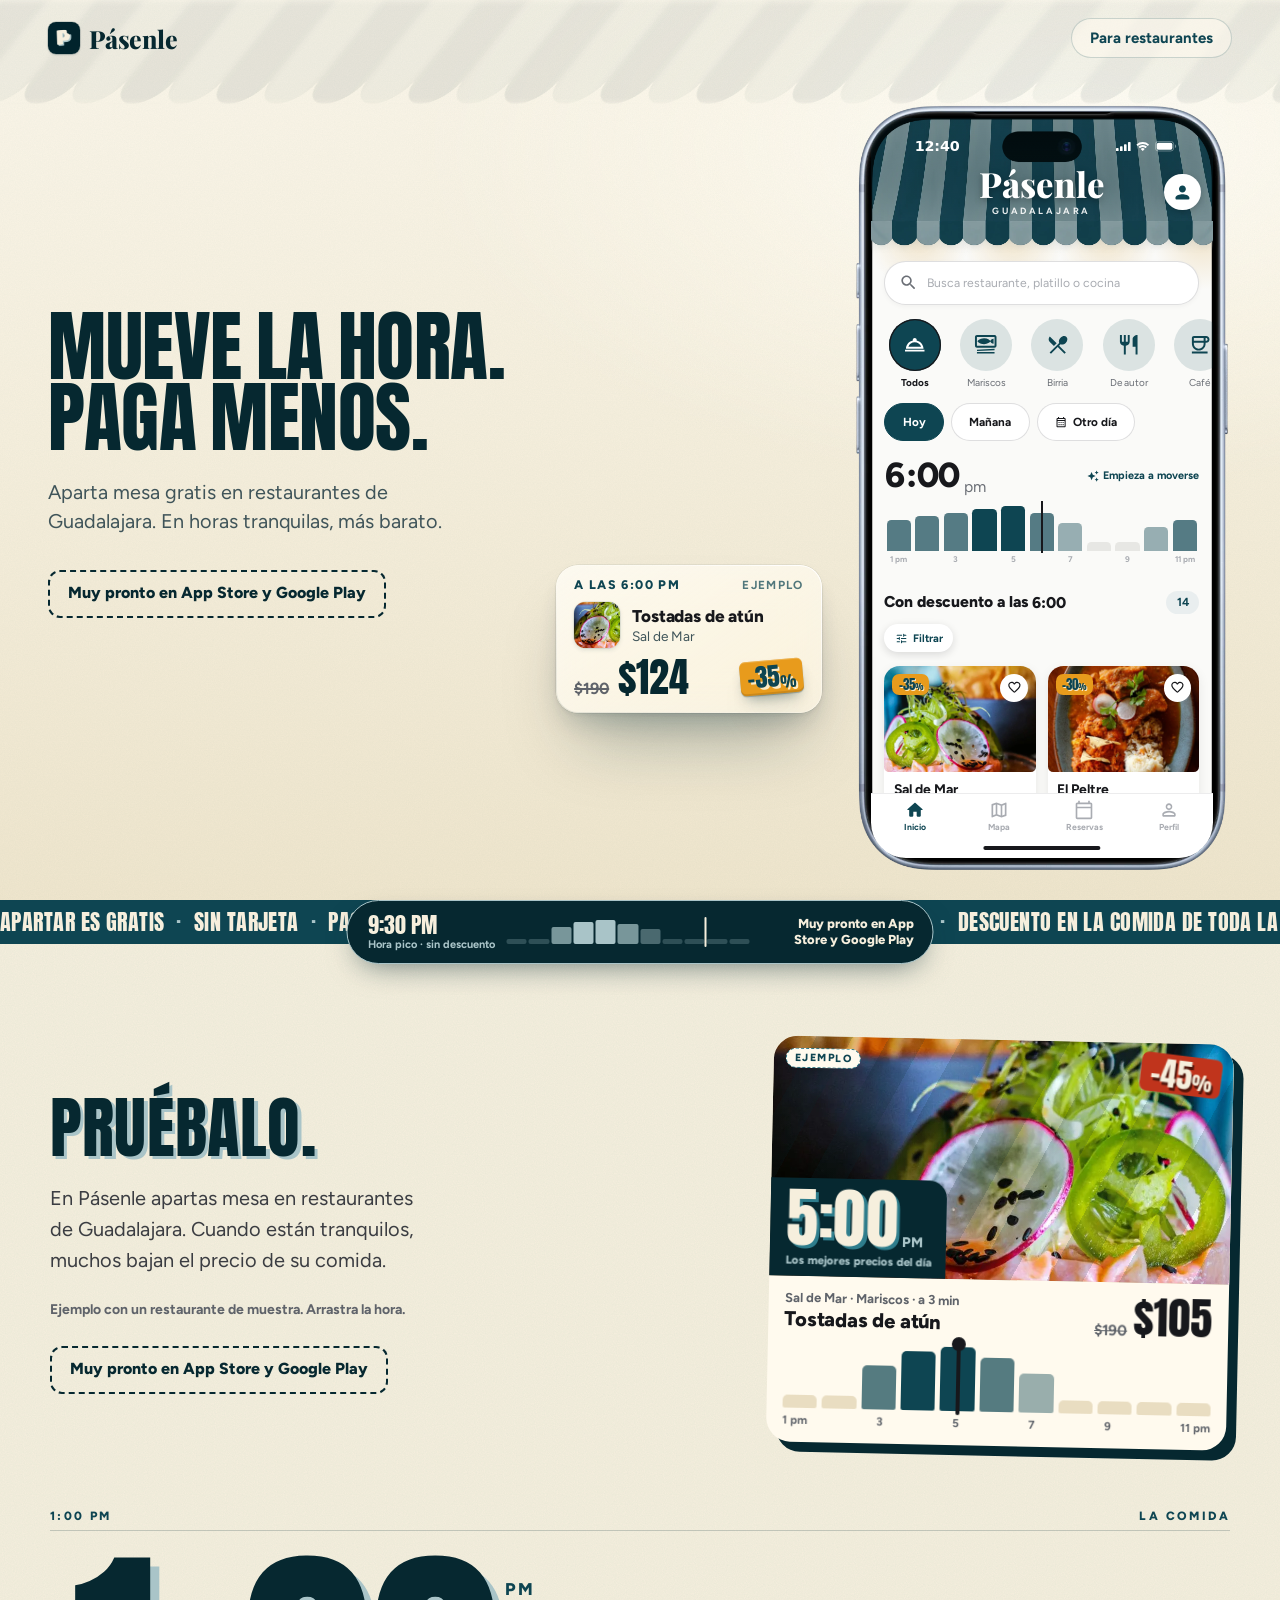
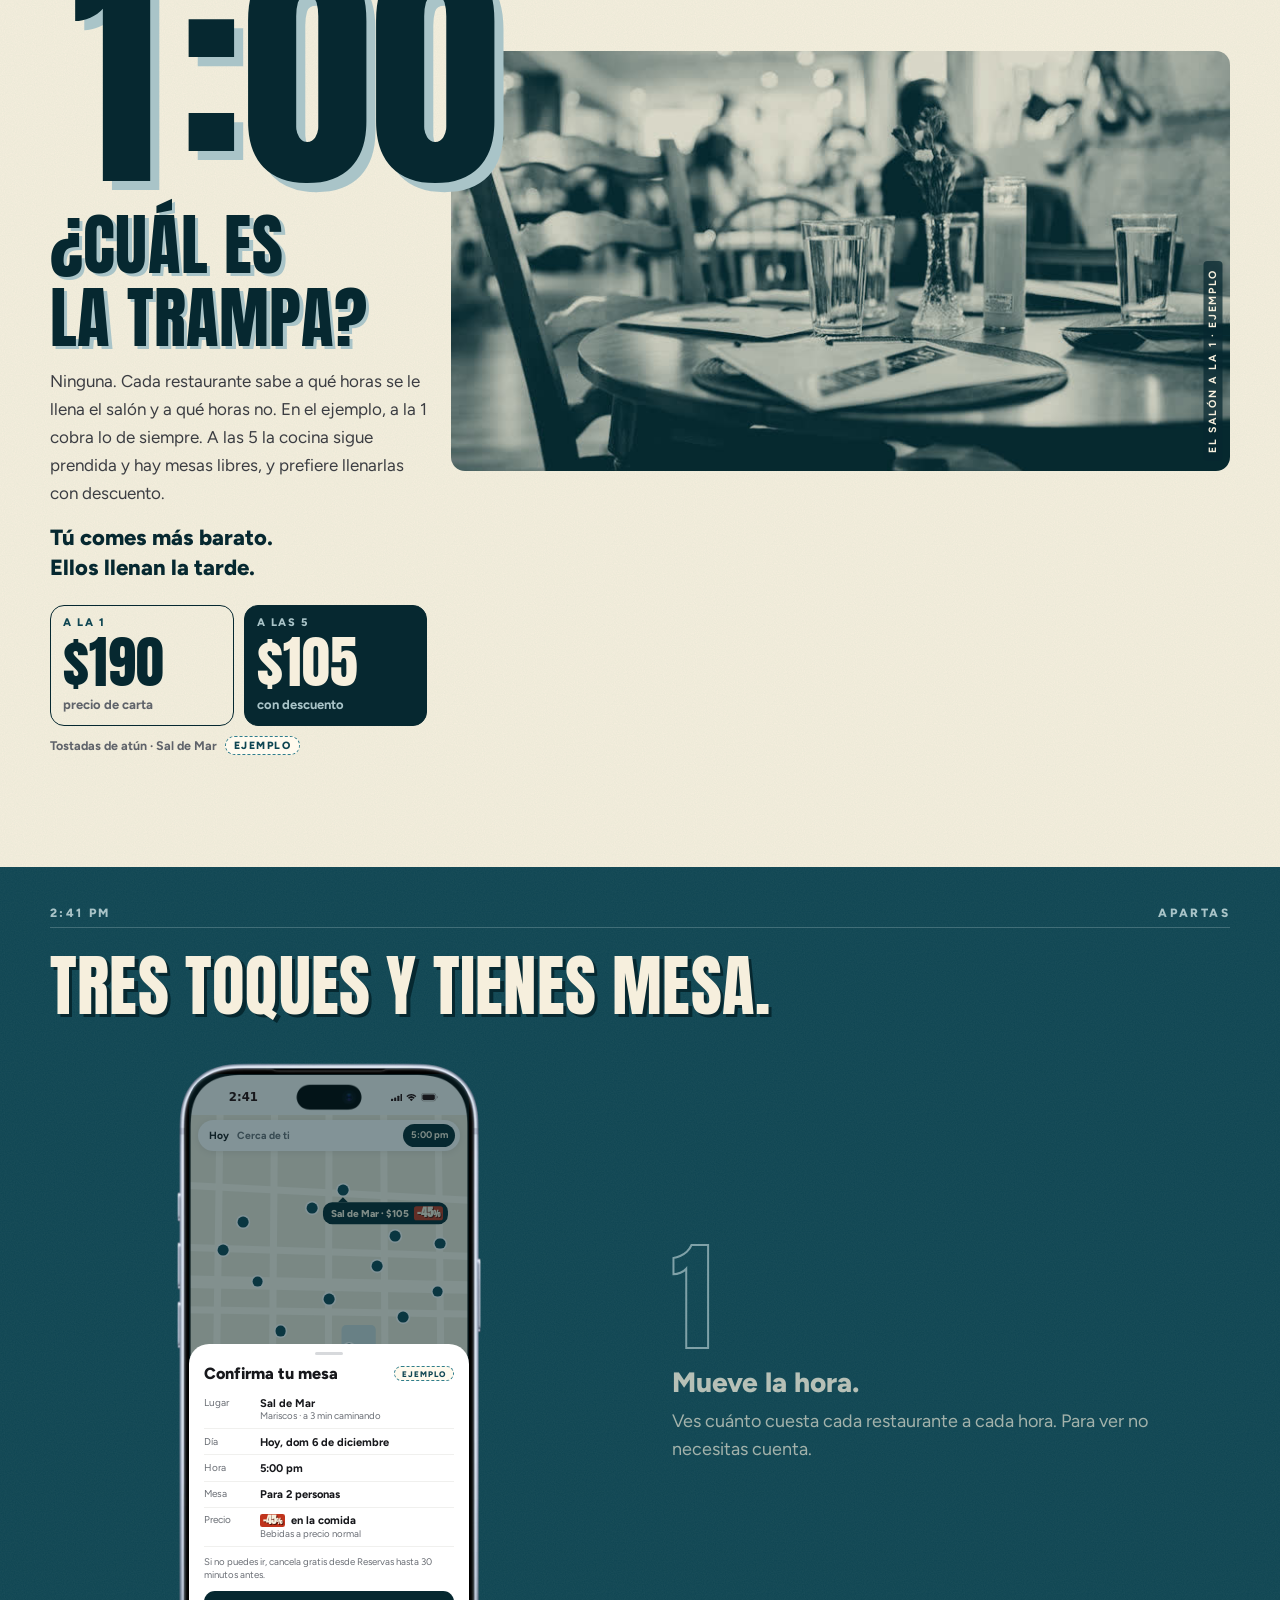
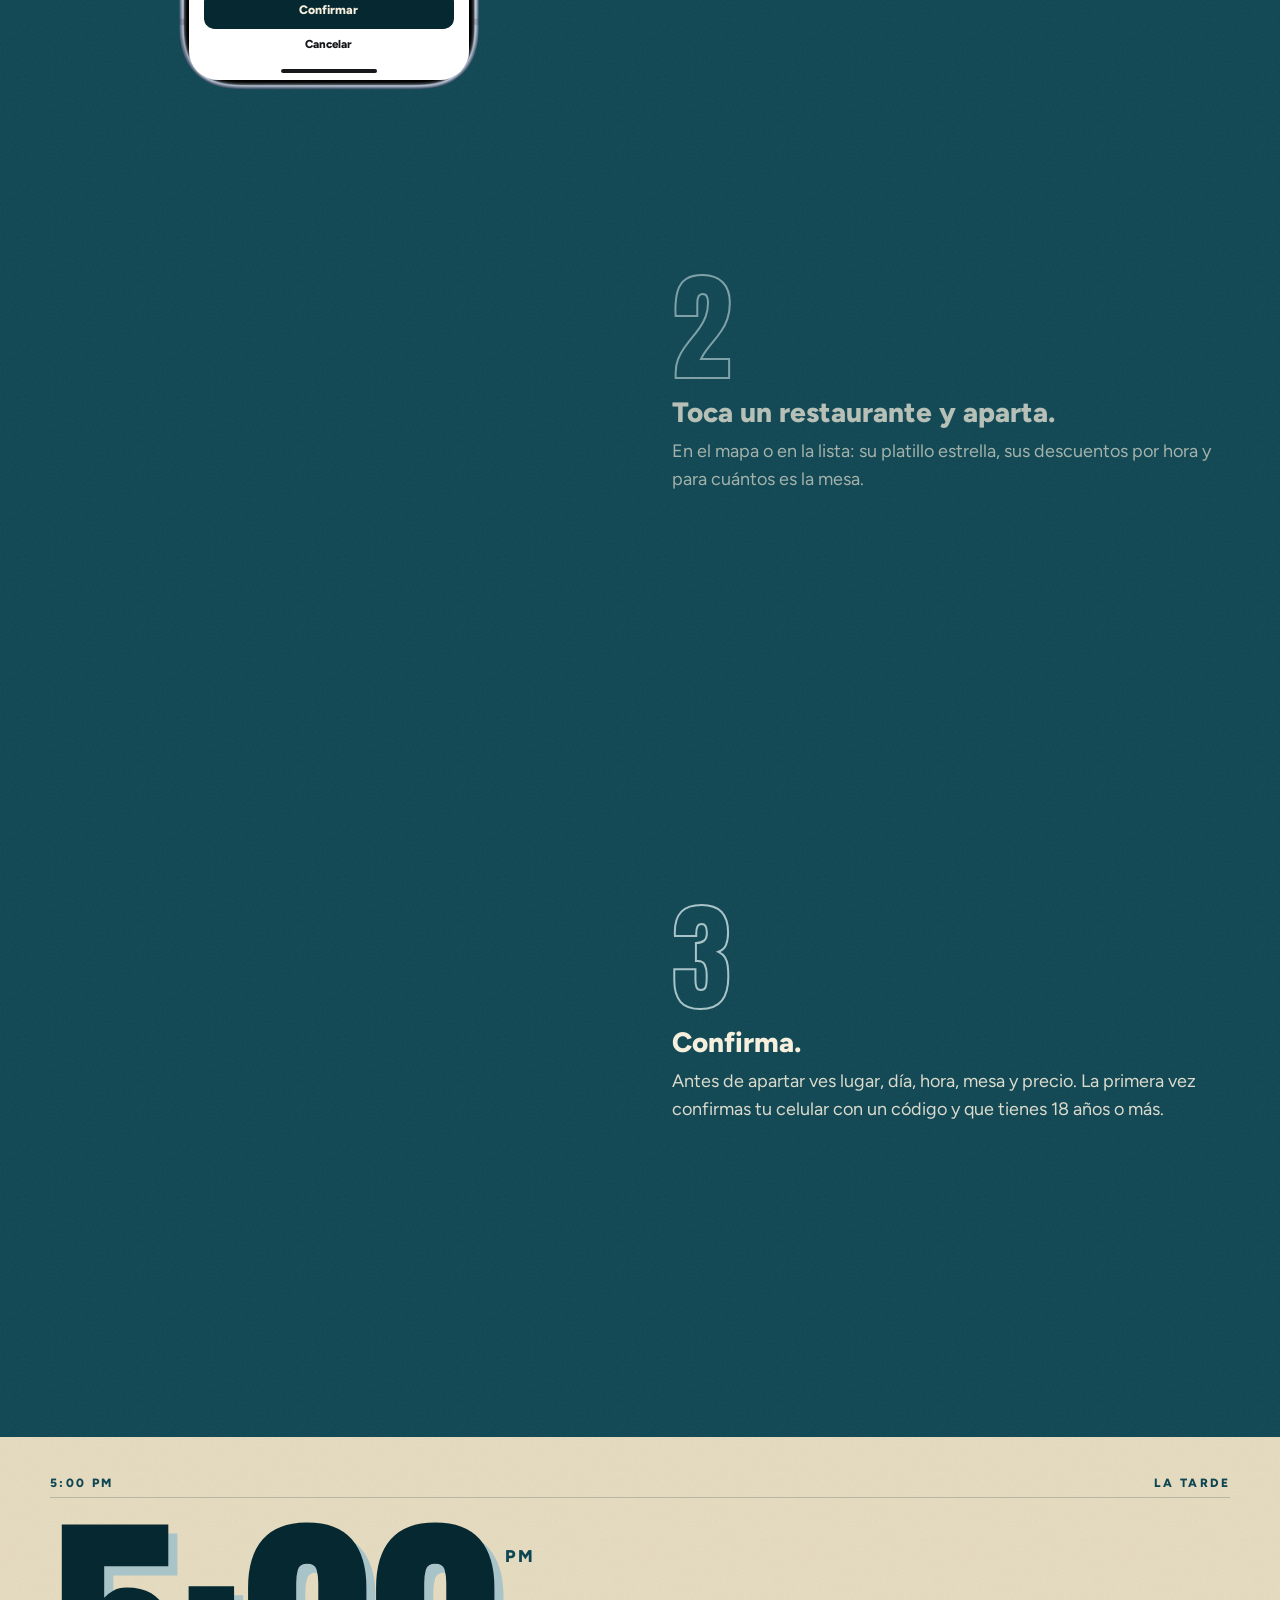
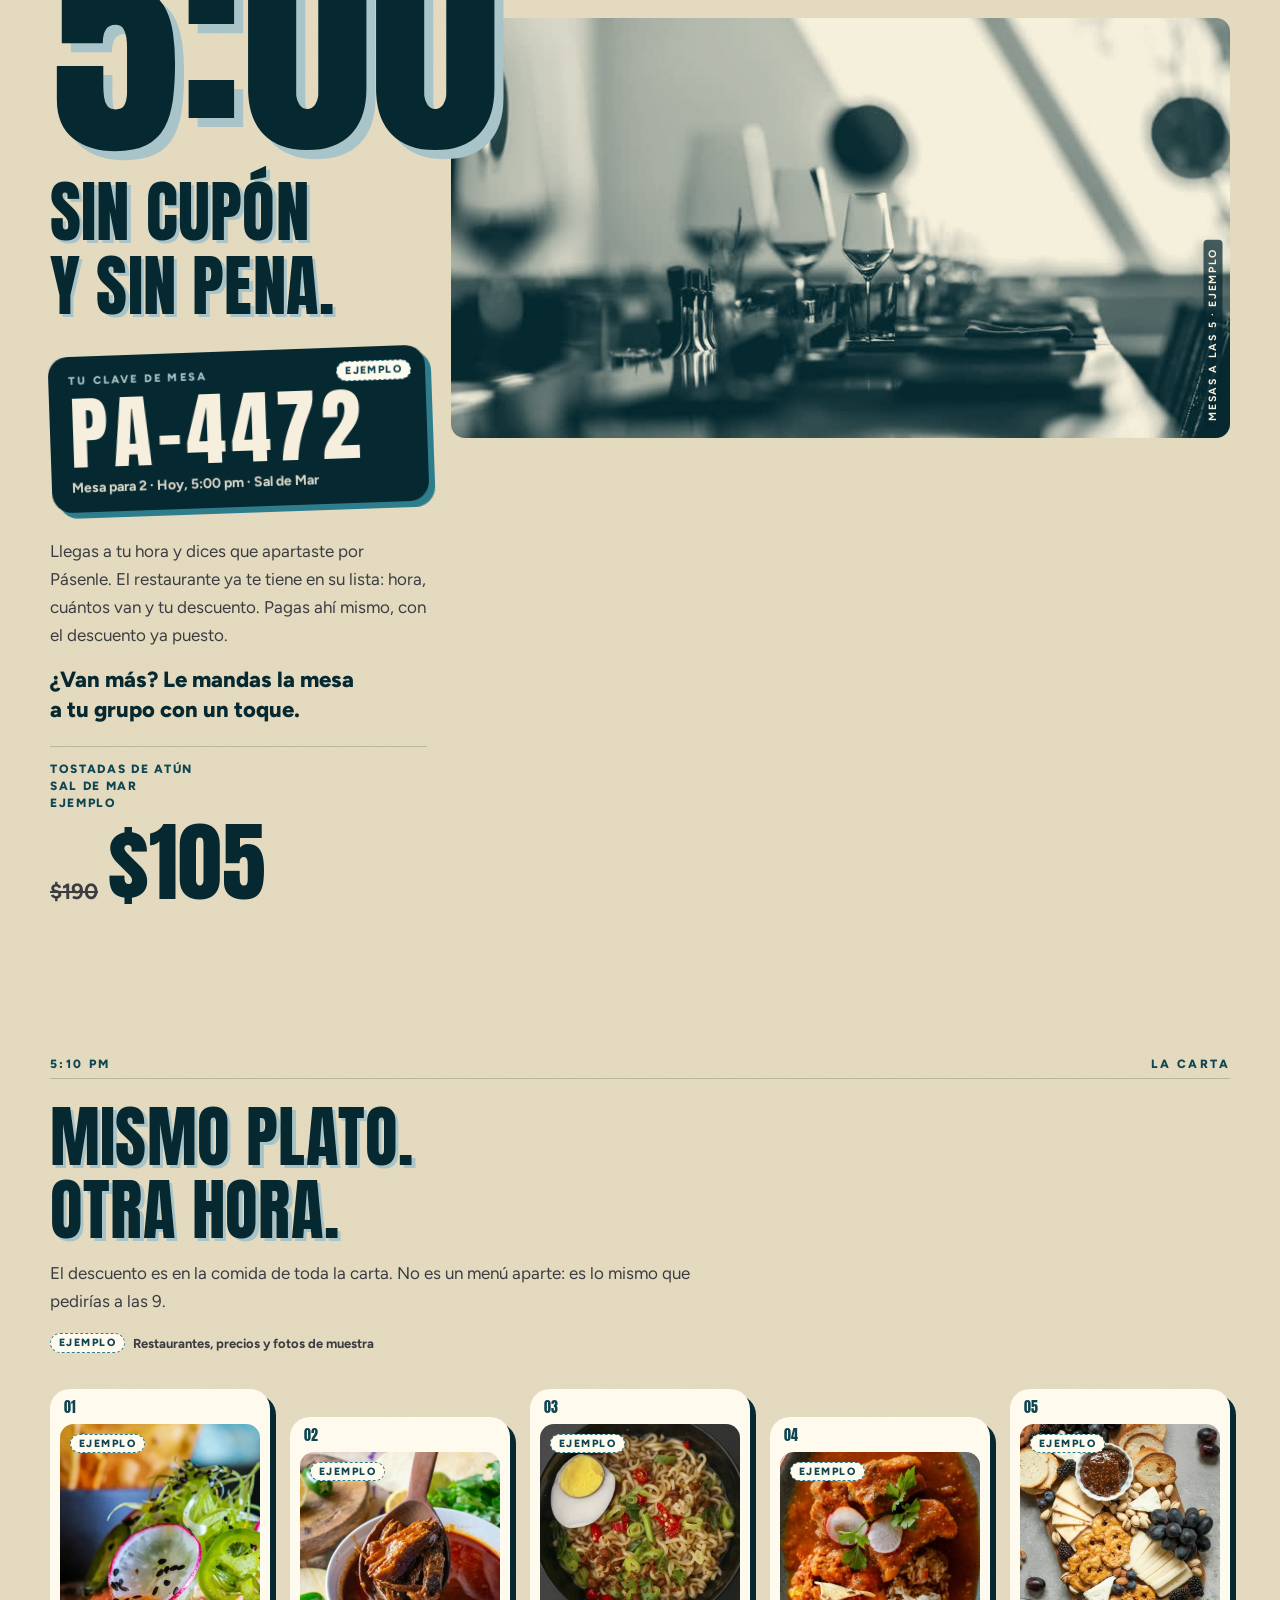
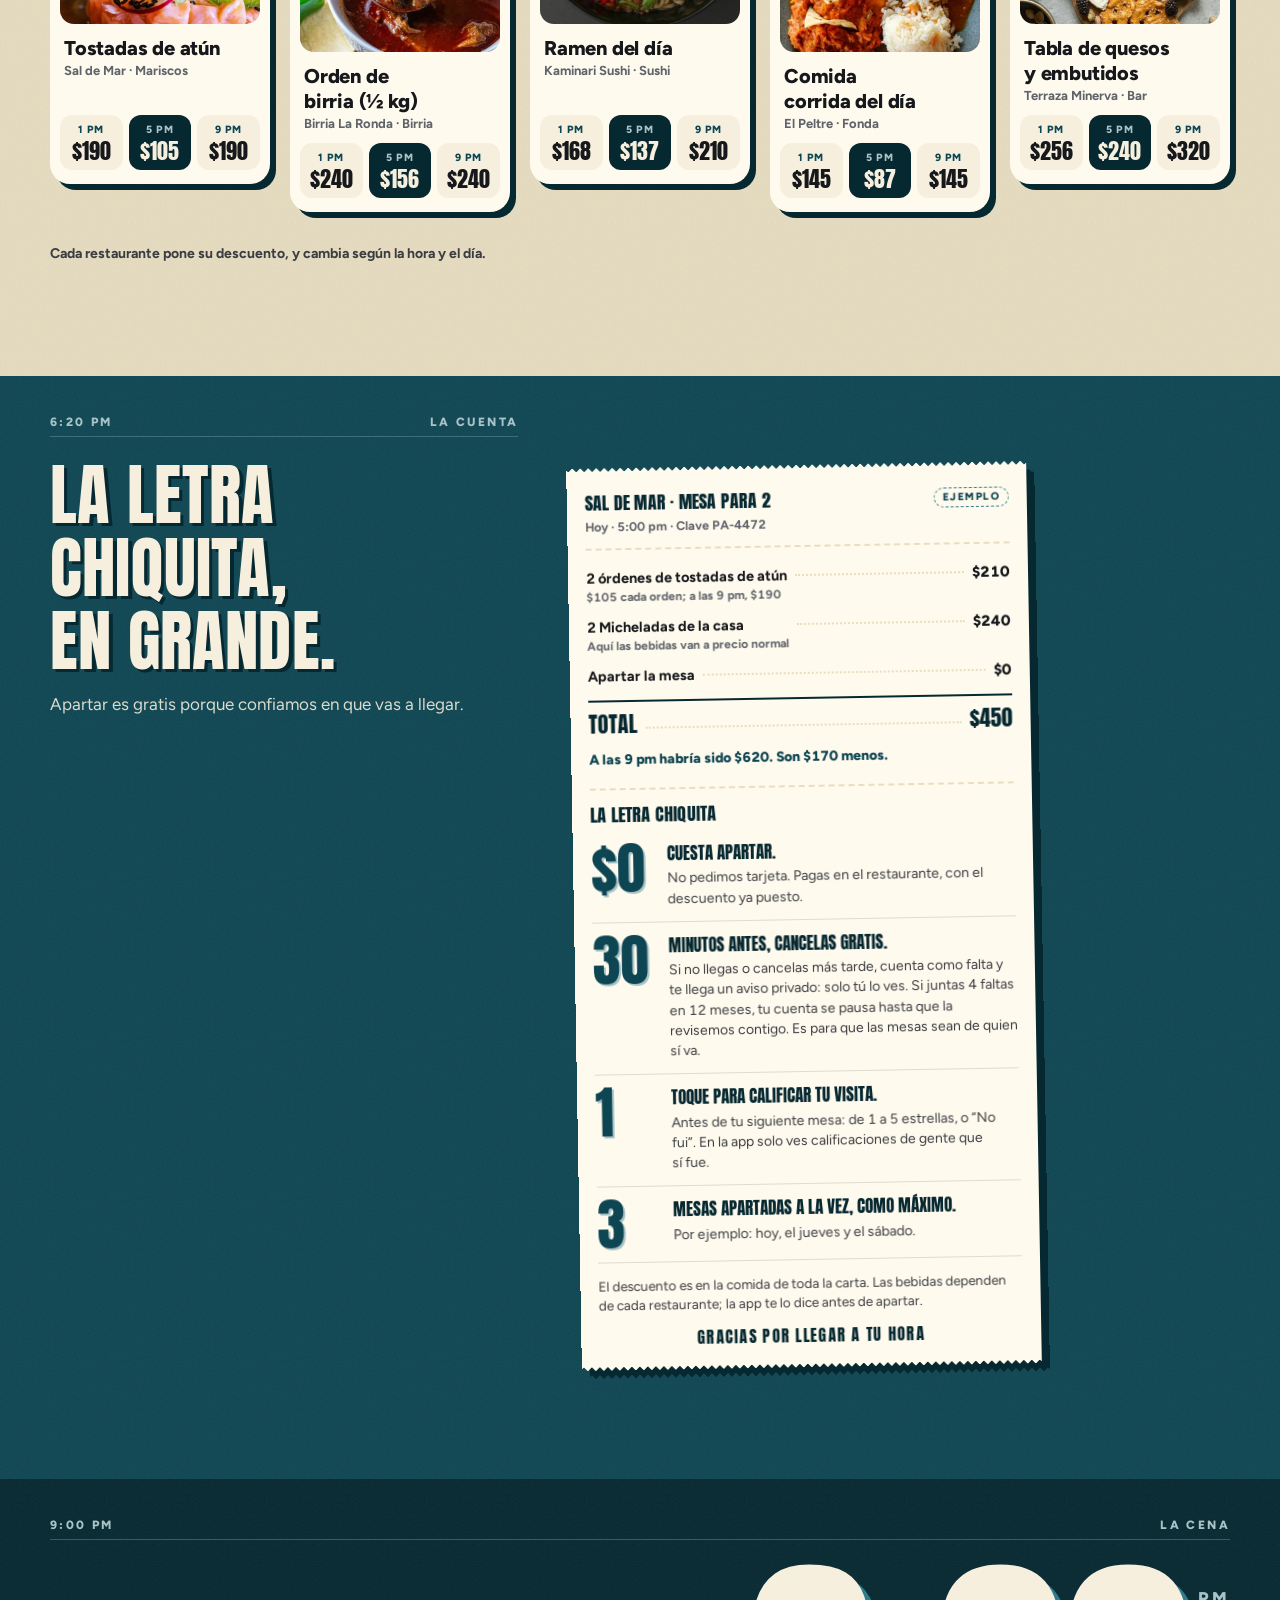
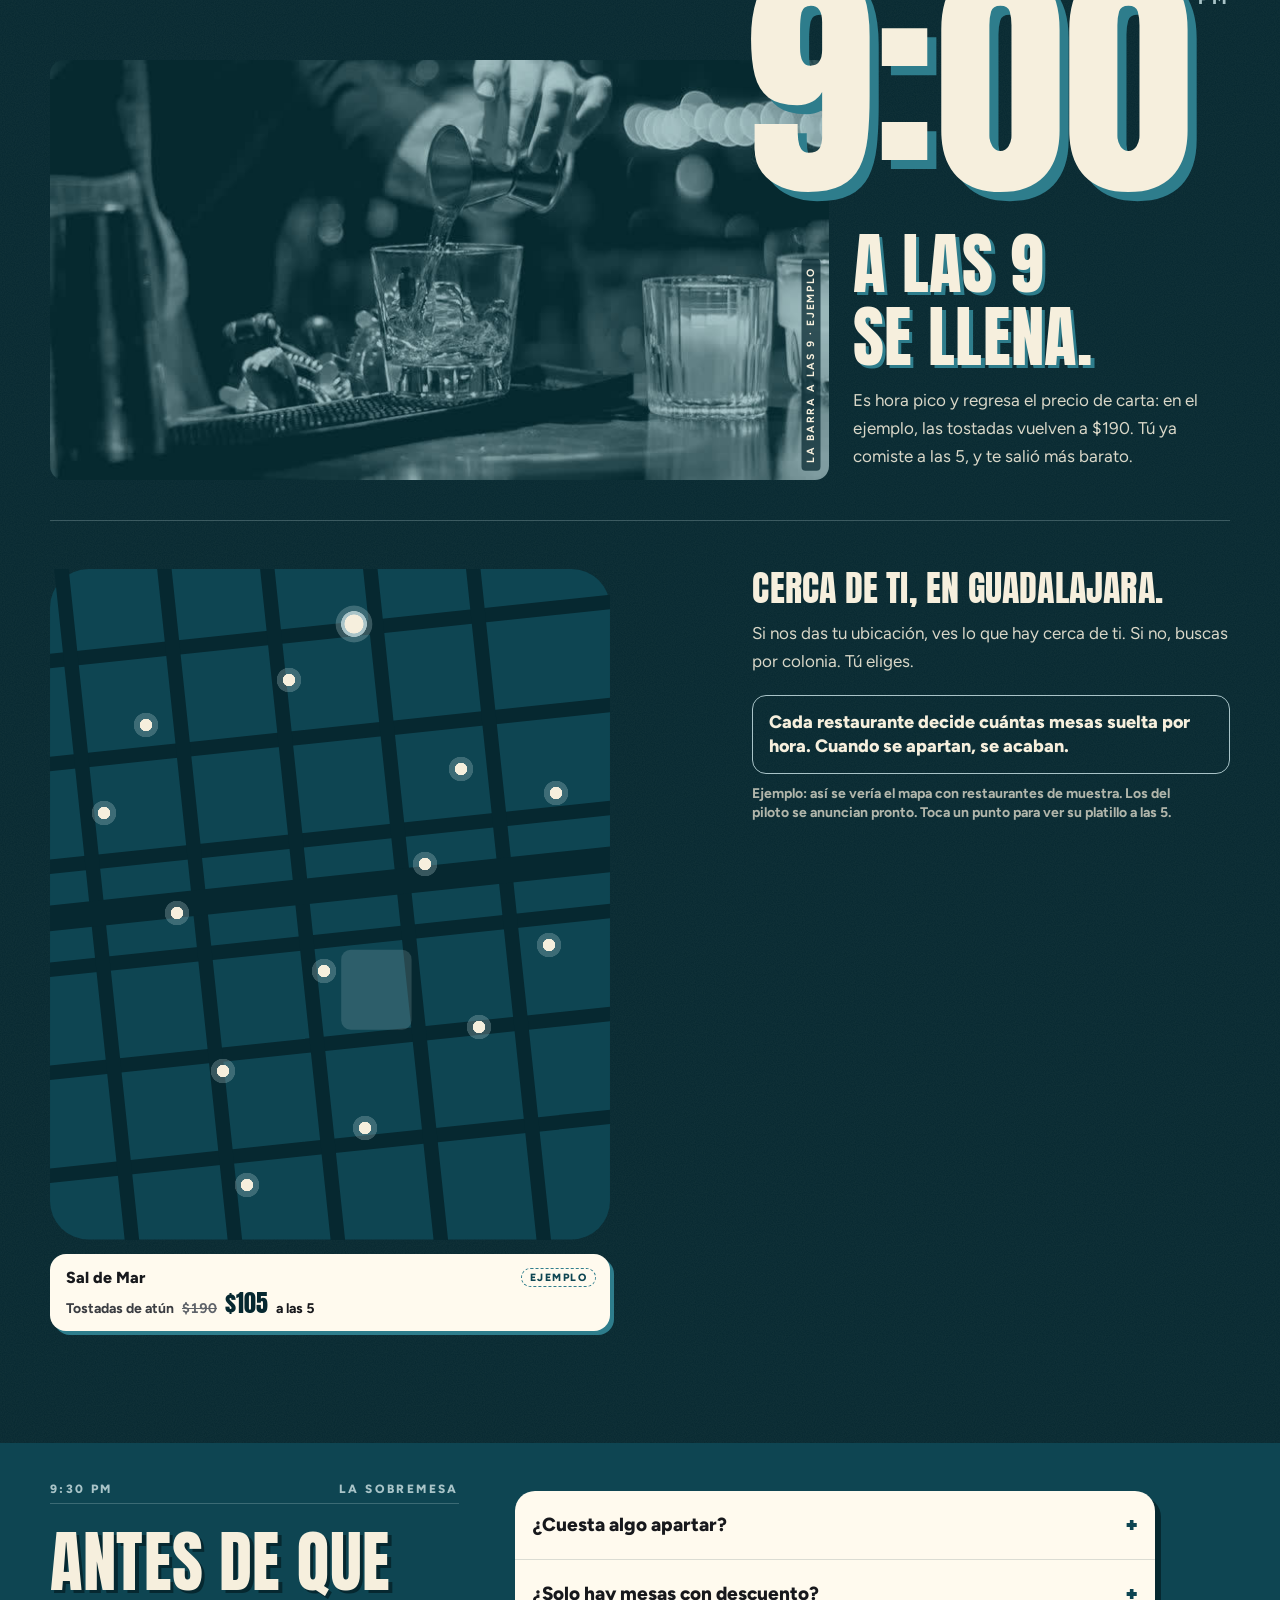
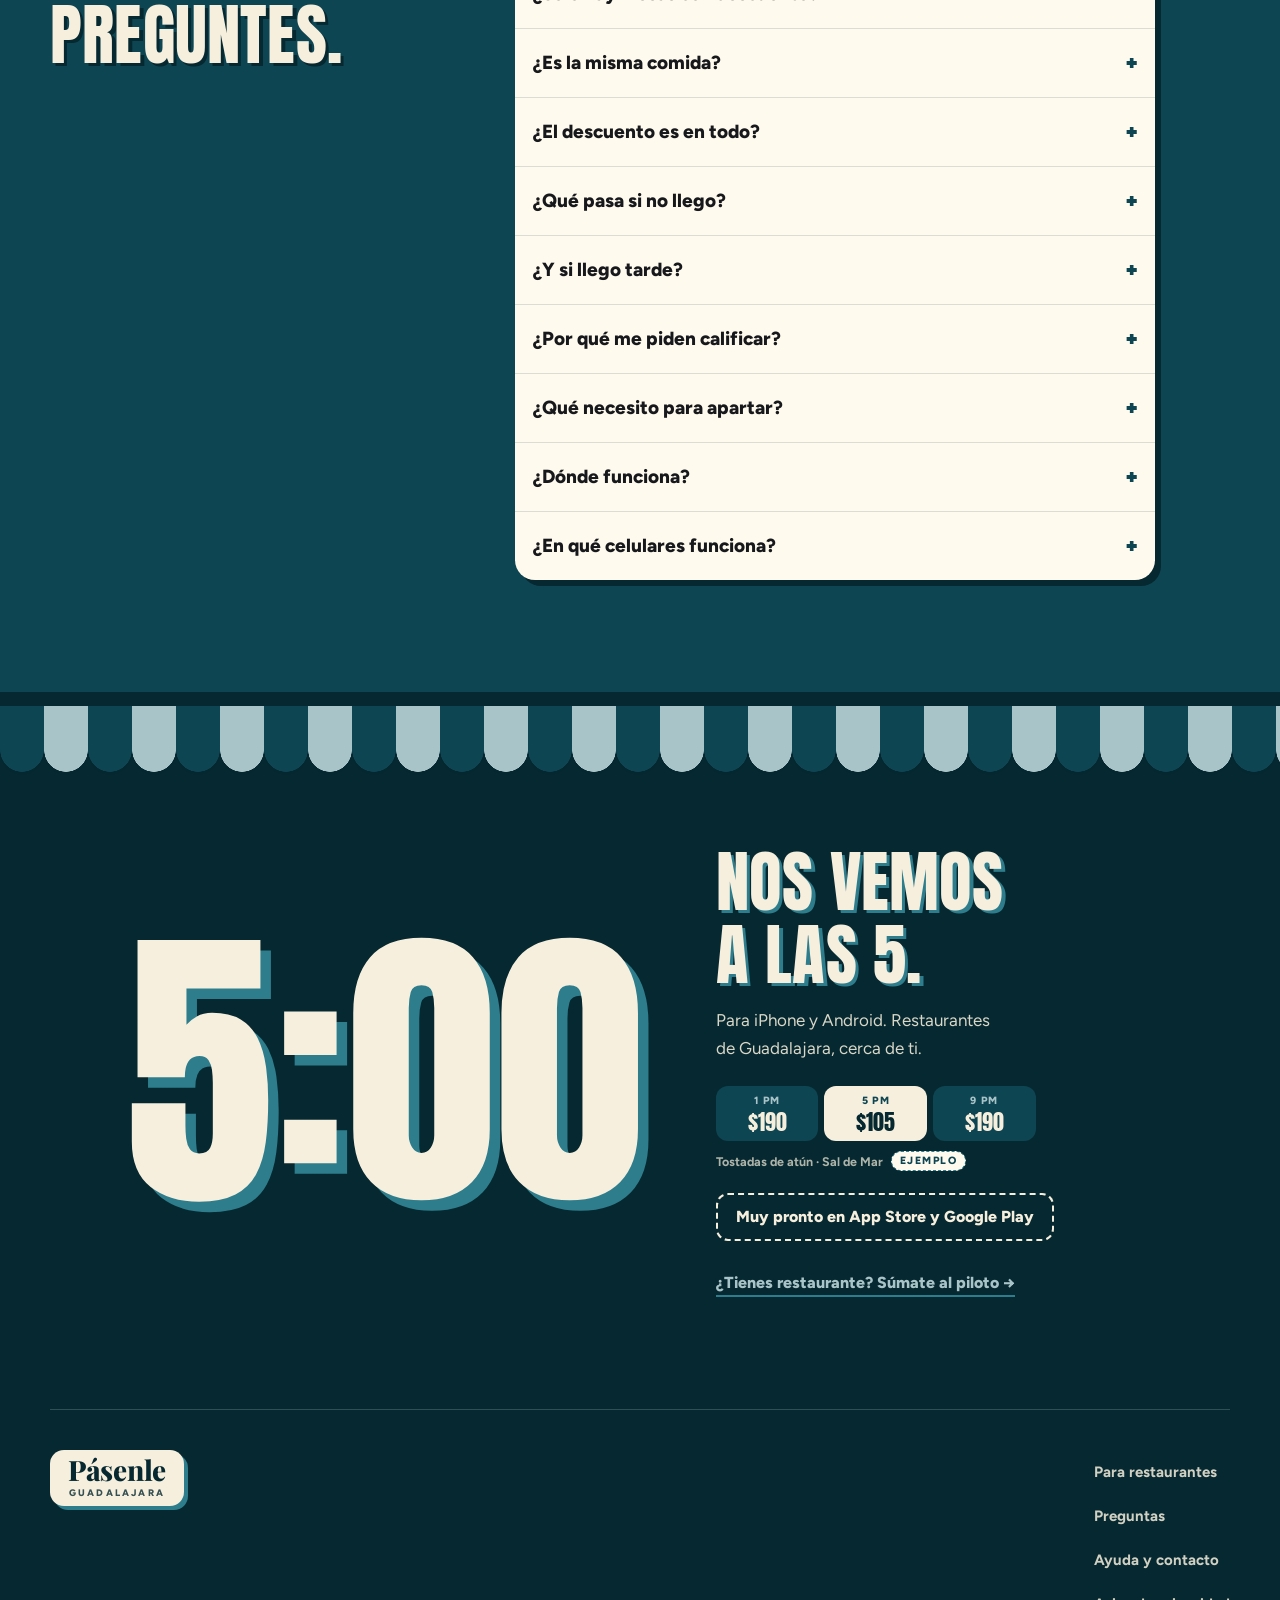
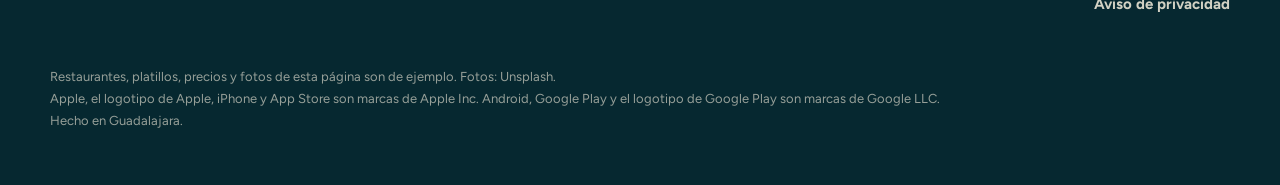
==== commit 9d4f6ab4: "Aviso de privacidad al día y "Muy pronto en App Store y Google Play" Co-Authored-By: Claude Opus 5.5" ====
--- a/index.html
+++ b/index.html
@@ -47,7 +47,7 @@
     <div class="portada__texto">
       <h1 class="portada__titulo" id="t-portada"><span class="l">Mueve la hora.</span><span class="l">Paga menos.</span></h1>
       <p class="portada__lema">Aparta mesa gratis en restaurantes<br class="portada__corte"> de <span data-ciudad>Guadalajara</span>. En horas<br class="portada__corte"> tranquilas, más barato.</p>
-      <!-- insignias del App Store y de Google Play: sin href hasta que existan SITIO.tienda y SITIO.play (js/sitio.js) -->
+      <!-- insignias del App Store y de Google Play: toman SITIO.tienda y SITIO.play (js/sitio.js); sin esas ligas, sitio.js pone "Muy pronto" en su lugar -->
       <div class="tiendas portada__tiendas">
         <a class="insignia" data-tienda aria-label="Descárgalo en el App Store">
           <svg viewBox="0 0 24 24" aria-hidden="true"><path fill="currentColor" d="M12.152 6.896c-.948 0-2.415-1.078-3.96-1.04-2.04.027-3.91 1.183-4.961 3.014-2.117 3.675-.546 9.103 1.519 12.09 1.013 1.454 2.208 3.09 3.792 3.039 1.52-.065 2.09-.987 3.935-.987 1.831 0 2.35.987 3.96.948 1.637-.026 2.676-1.48 3.676-2.948 1.156-1.688 1.636-3.325 1.662-3.415-.039-.013-3.182-1.221-3.22-4.857-.026-3.04 2.48-4.494 2.597-4.559-1.429-2.09-3.623-2.324-4.39-2.376-2-.156-3.675 1.09-4.61 1.09zM15.53 3.83c.843-1.012 1.4-2.427 1.245-3.83-1.207.052-2.662.805-3.532 1.818-.78.896-1.454 2.338-1.273 3.714 1.338.104 2.715-.688 3.559-1.701"/></svg>
--- a/css/comensal.css
+++ b/css/comensal.css
@@ -12,7 +12,7 @@
   font: 800 11px/1 Figtree, system-ui, sans-serif; letter-spacing: .2em; text-transform: uppercase; color: var(--petroleo);
   border-bottom: 1px solid rgba(6, 40, 48, .2); }
 [data-fondo="oscuro"] .folio { color: var(--agua); border-color: rgba(169, 196, 200, .3); }
-/* insignia del App Store al estilo de la de Apple, en español; sin href hasta que exista SITIO.tienda */
+/* insignia del App Store al estilo de la de Apple, en español; sin SITIO.tienda no sale (js/sitio.js) */
 .tienda { display: inline-flex; align-items: center; gap: 9px; height: 56px; padding: 0 22px 0 16px; flex: none;
   border-radius: 13px; background: #000; color: #fff; border: 1.5px solid #A6A6A6; text-decoration: none; text-align: left; white-space: nowrap;
   font-family: -apple-system, BlinkMacSystemFont, "SF Pro Text", "Helvetica Neue", system-ui, sans-serif; }
@@ -34,6 +34,15 @@
 /* sin la sombra de la insignia de Apple, ni al pasar el mouse: Google pide no ponerle efectos a la suya */
 .insignia.play, .insignia.play:hover { box-shadow: none; }
 .play img { height: 100%; width: auto; max-width: none; }
+/* mientras no hay ligas de las tiendas (js/sitio.js), en lugar de las insignias: un aviso, no un botón */
+.pronto { display: inline-flex; align-items: center; min-height: 48px; margin: 0; padding: 10px 18px; border: 2px dashed currentColor;
+  border-radius: 12px; font: 800 16px/1.3 Figtree, system-ui, sans-serif; color: var(--hondo); text-align: center; text-wrap: balance; }
+[data-fondo="oscuro"] .pronto { color: var(--crudo); }
+/* abajo de 380 de ancho, a 15 para que quepa en un renglón desde 360 (en 2 renglones empuja al iPhone fuera de la primera pantalla) */
+@media (max-width: 379px) { .pronto { font-size: 15px; padding: 8px 14px; } }
+/* en el reloj, sin marco y pegado a la derecha, en 2 renglones; abajo de 360, en 3 para dejarle su lugar a la hora */
+.reloj .pronto { flex: none; min-height: 0; max-width: 19ch; padding: 0; border: 0; font-size: 13px; line-height: 1.25; text-align: right; color: inherit; }
+@media (max-width: 359px) { .reloj .pronto { max-width: 13ch; } }
 .texto { margin: 0; font: 400 16px/1.6 Figtree, system-ui, sans-serif; color: var(--tinta-2); max-width: 60ch; }
 [data-fondo="oscuro"] .texto { color: rgba(246, 239, 221, .88); }
 .remate { margin: 16px 0 0; font: 800 19px/1.35 Figtree, system-ui, sans-serif; color: var(--hondo); max-width: 30ch; text-wrap: balance; }
@@ -359,7 +368,7 @@
 .recorre .portada__titulo .l { animation: p-linea .7s var(--muelle) both; animation-delay: .08s; }
 .recorre .portada__titulo .l + .l { animation-delay: .16s; }
 .recorre .portada__lema { animation: p-sube .5s var(--muelle) .26s both; }
-.recorre .insignia { animation: p-sube .45s var(--muelle) .34s both; }
+.recorre .insignia, .recorre .portada__tiendas .pronto { animation: p-sube .45s var(--muelle) .34s both; }
 .recorre .vidrio { animation: p-aparece .2s linear .2s both, p-vidrio .9s var(--muelle) .2s both; }
 .recorre .vidrio__sello { animation: p-sello .4s var(--muelle-chico) .9s both; }
 
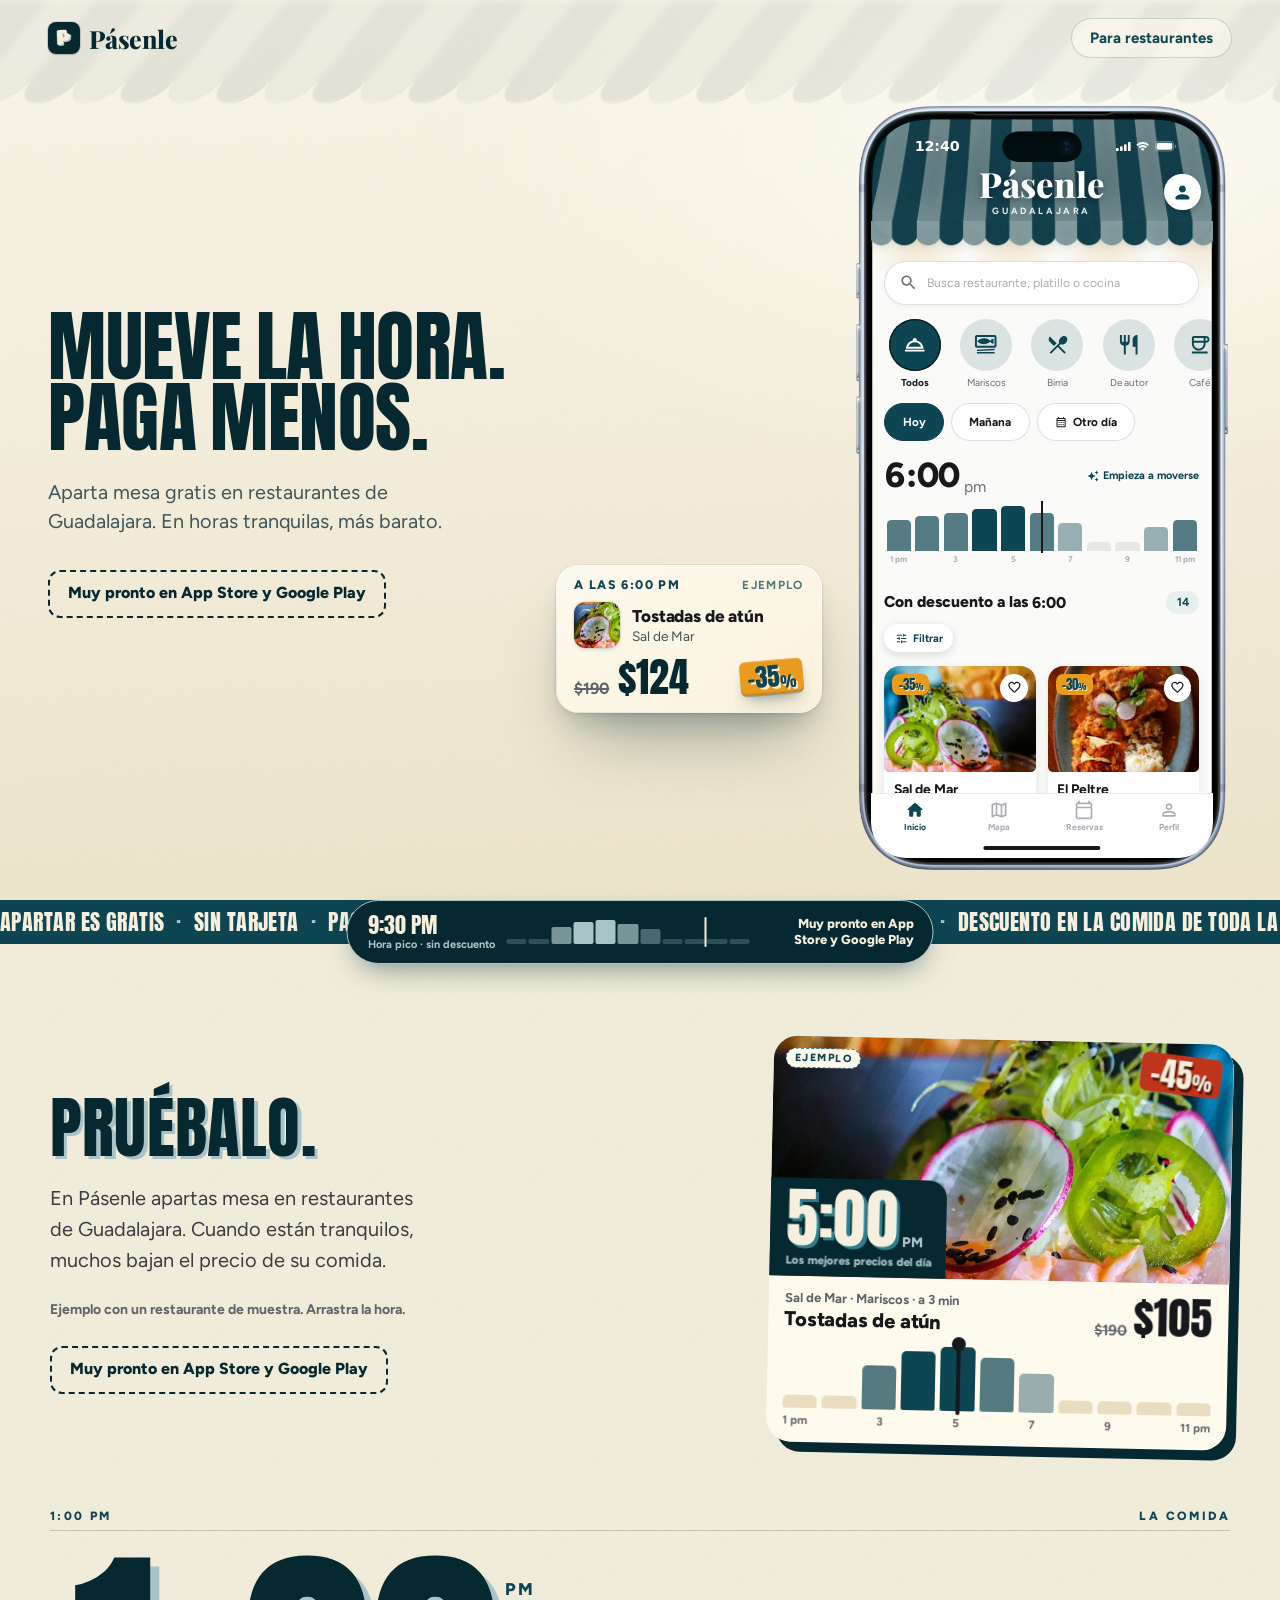
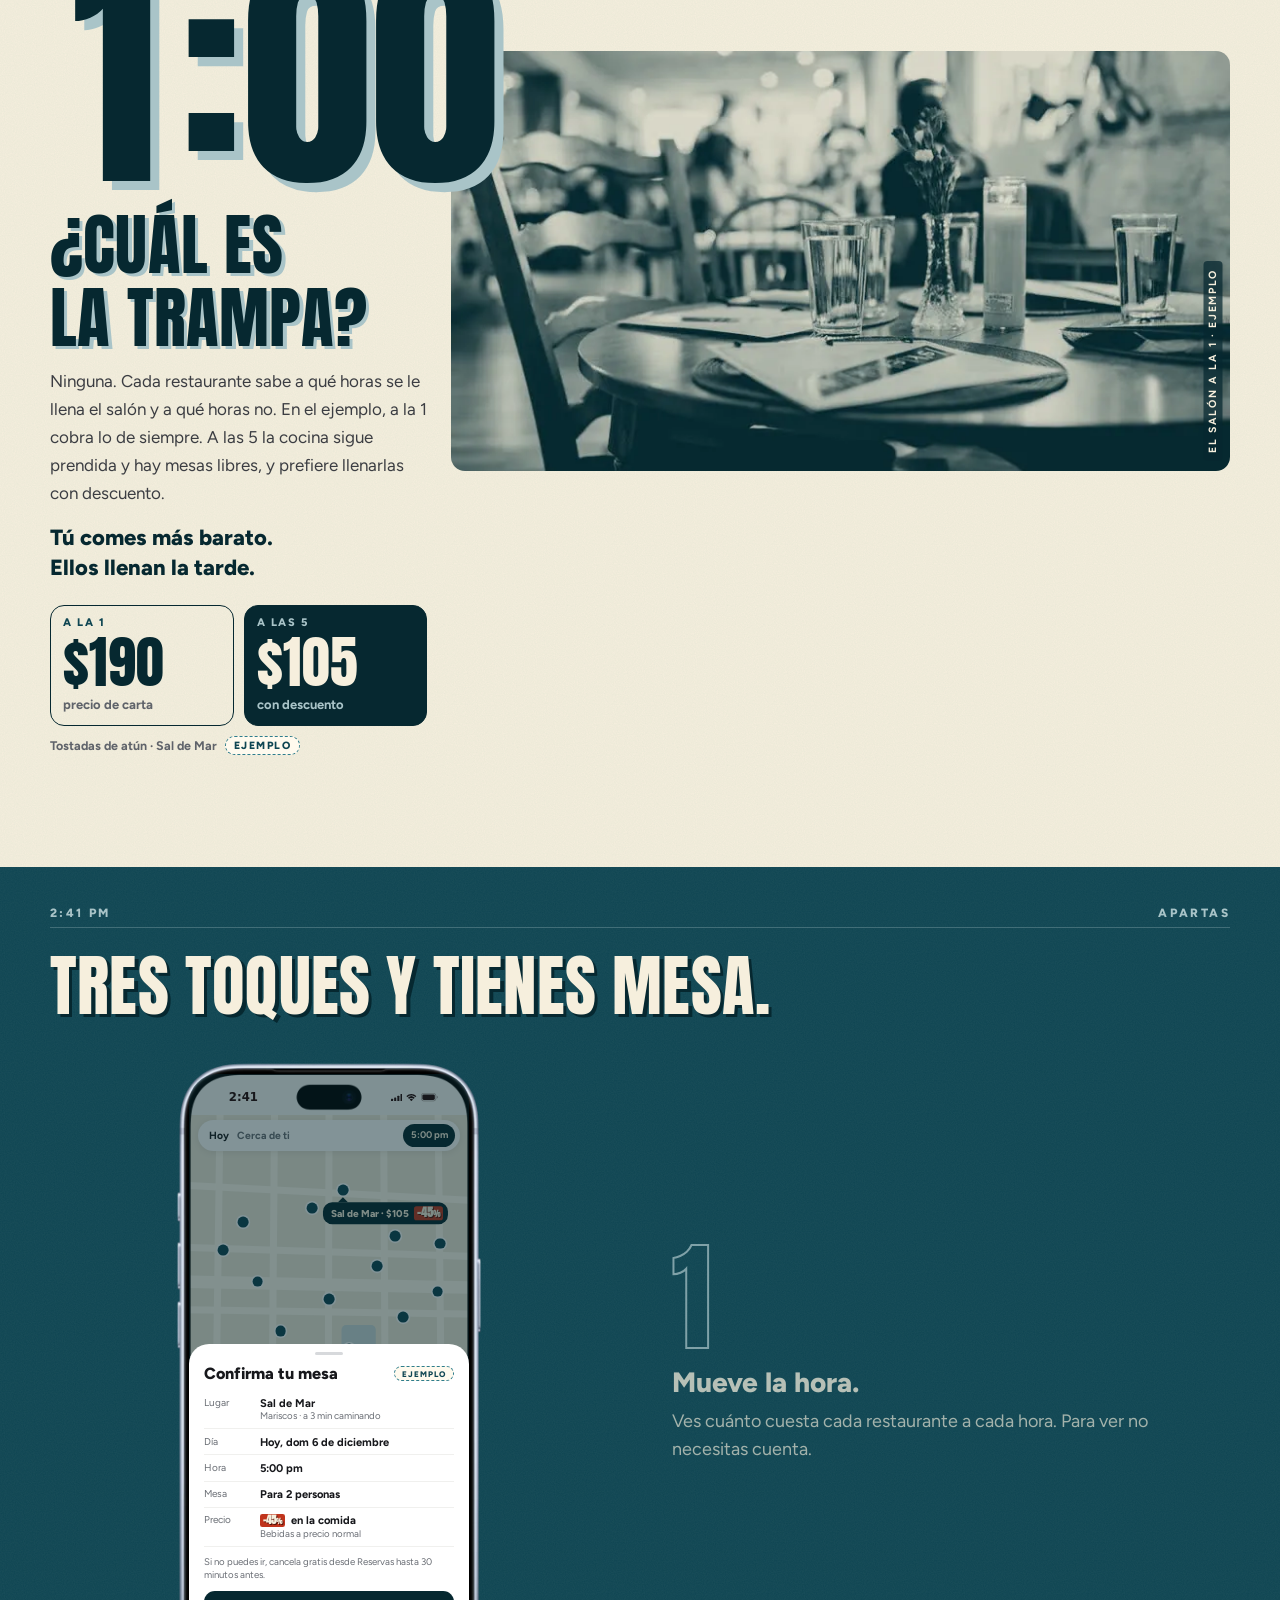
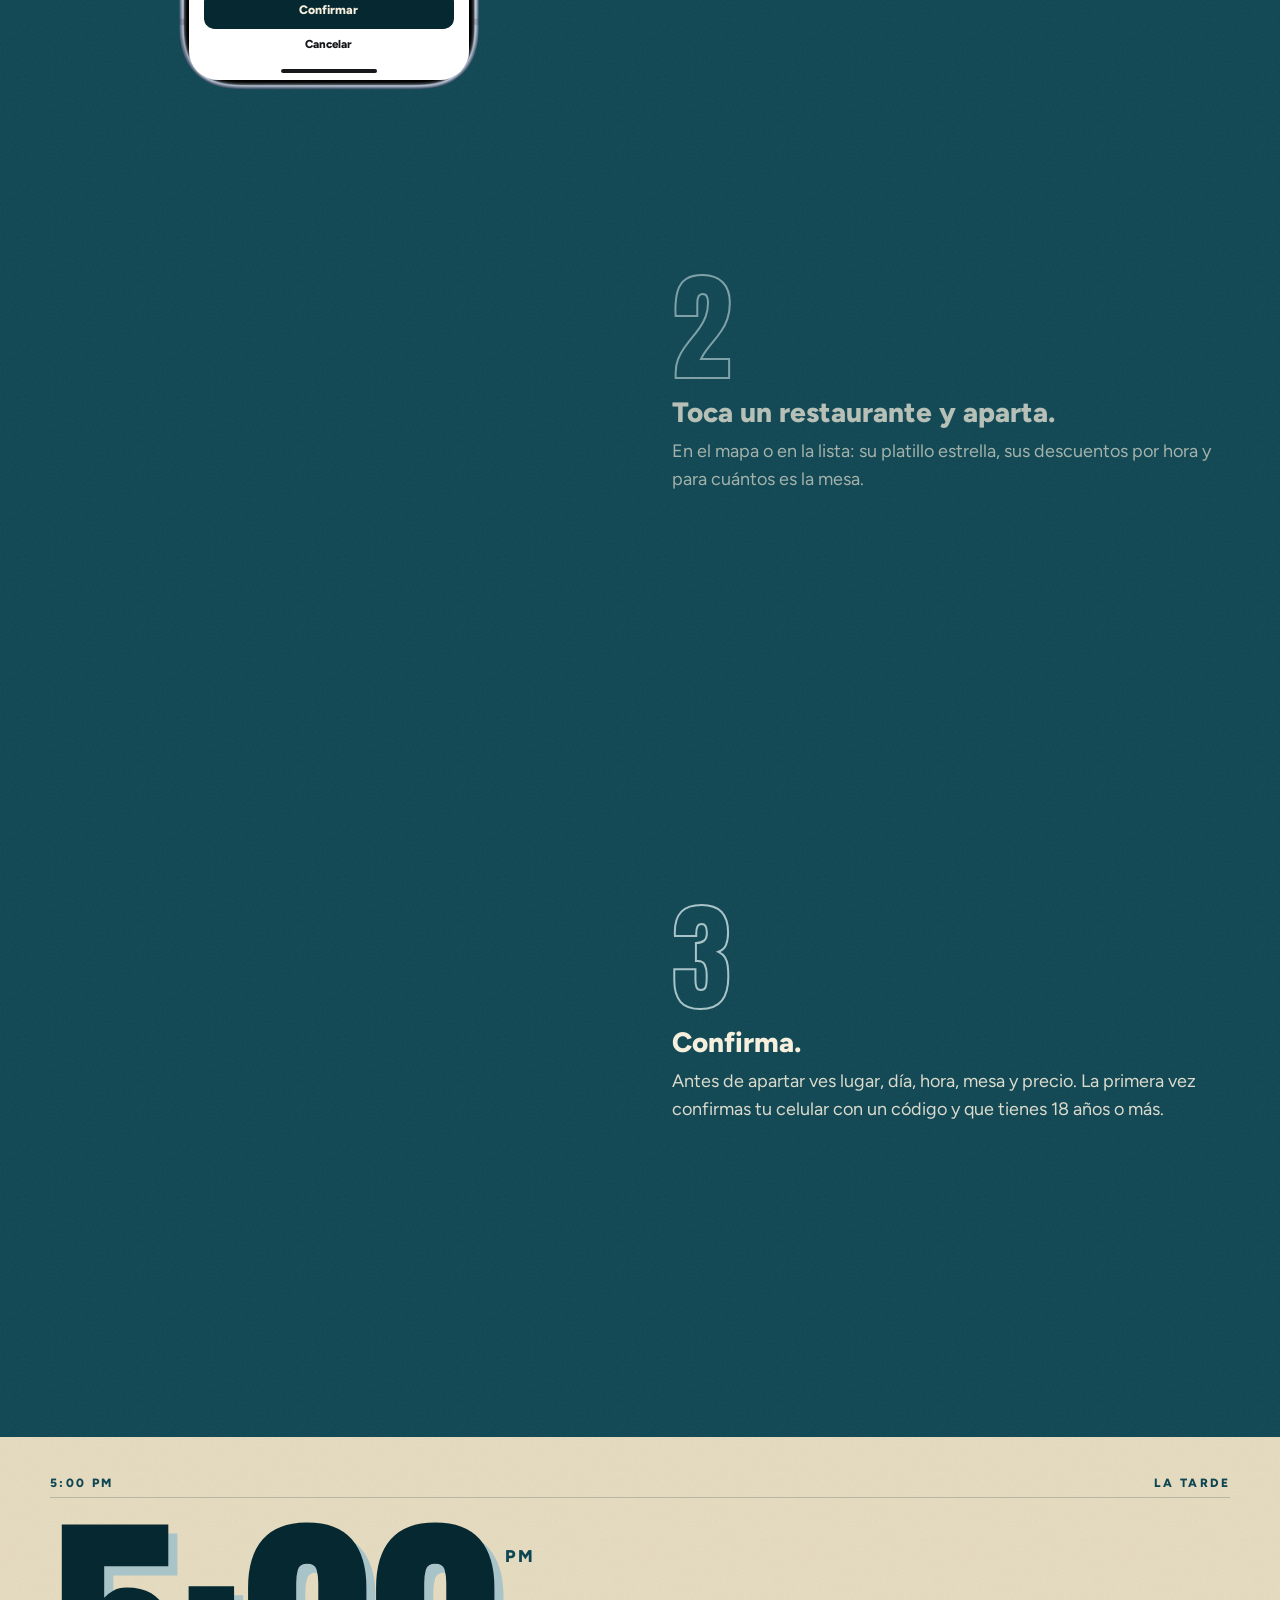
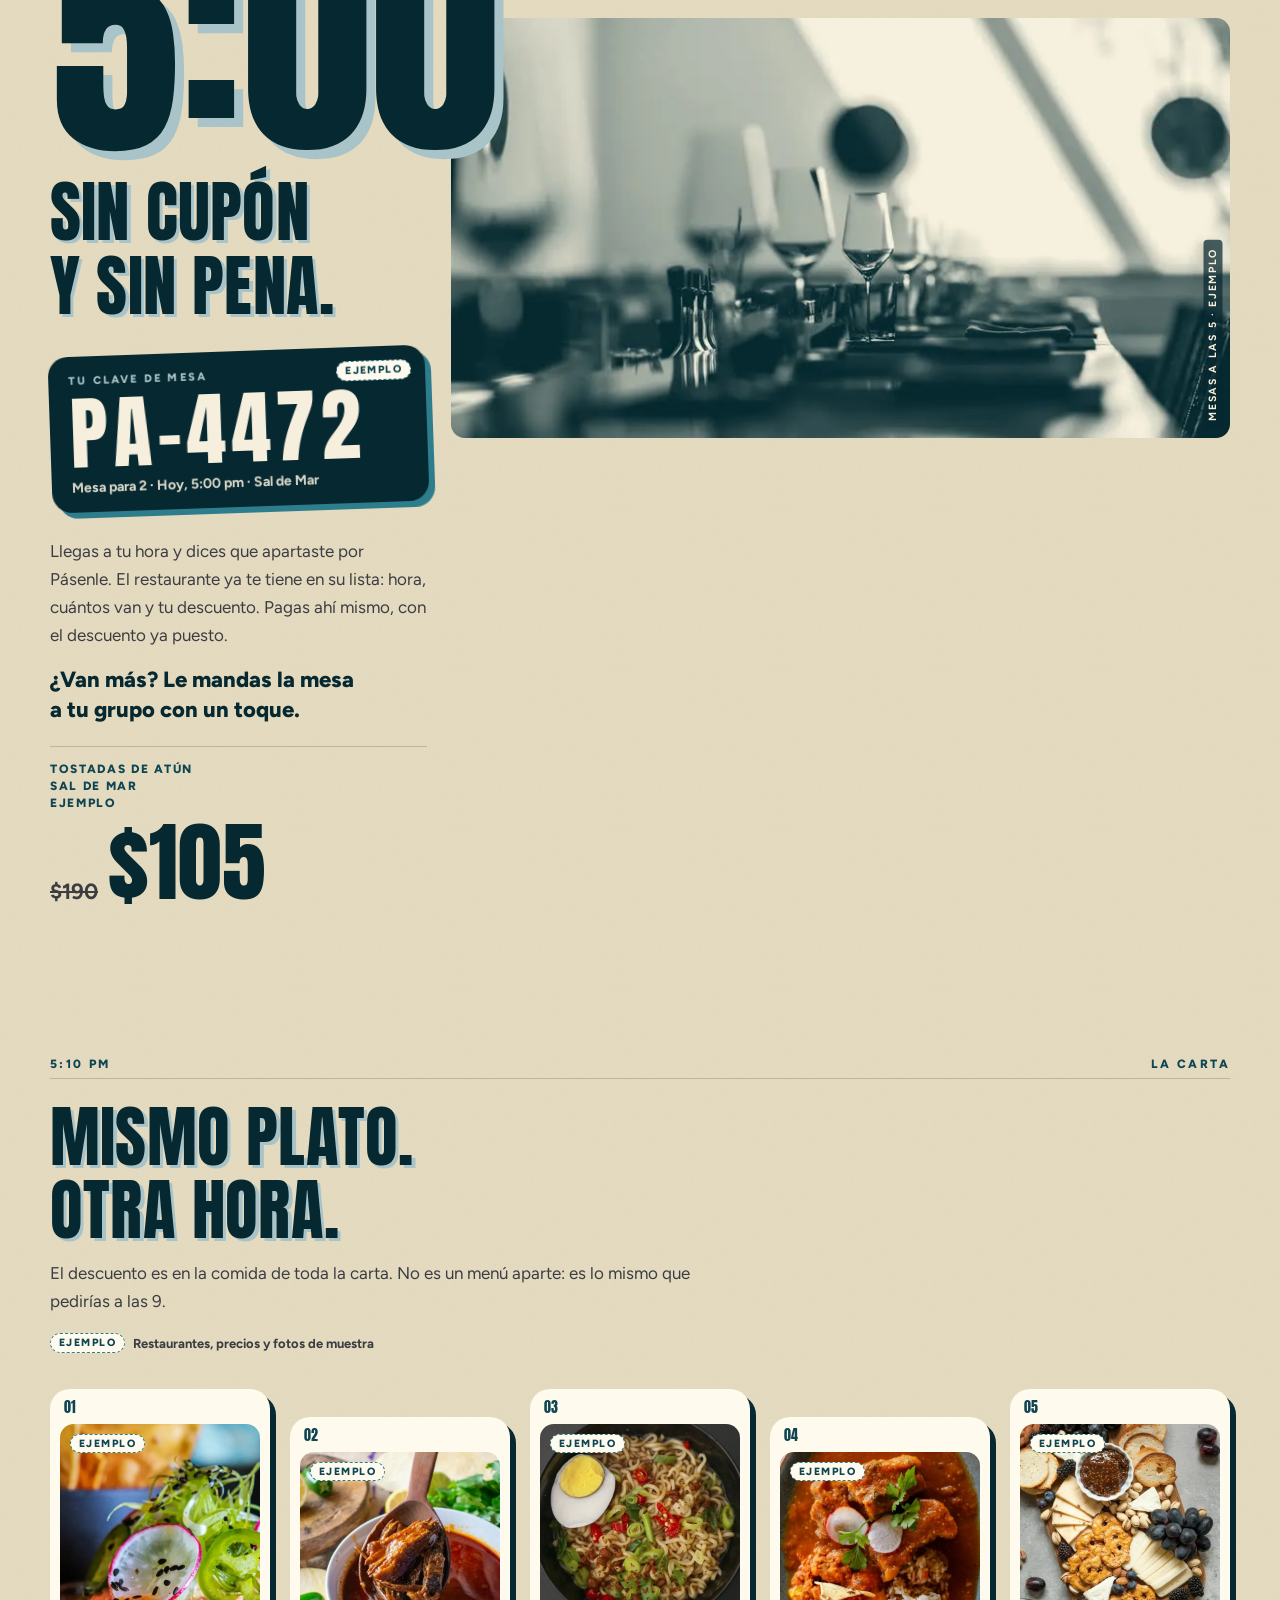
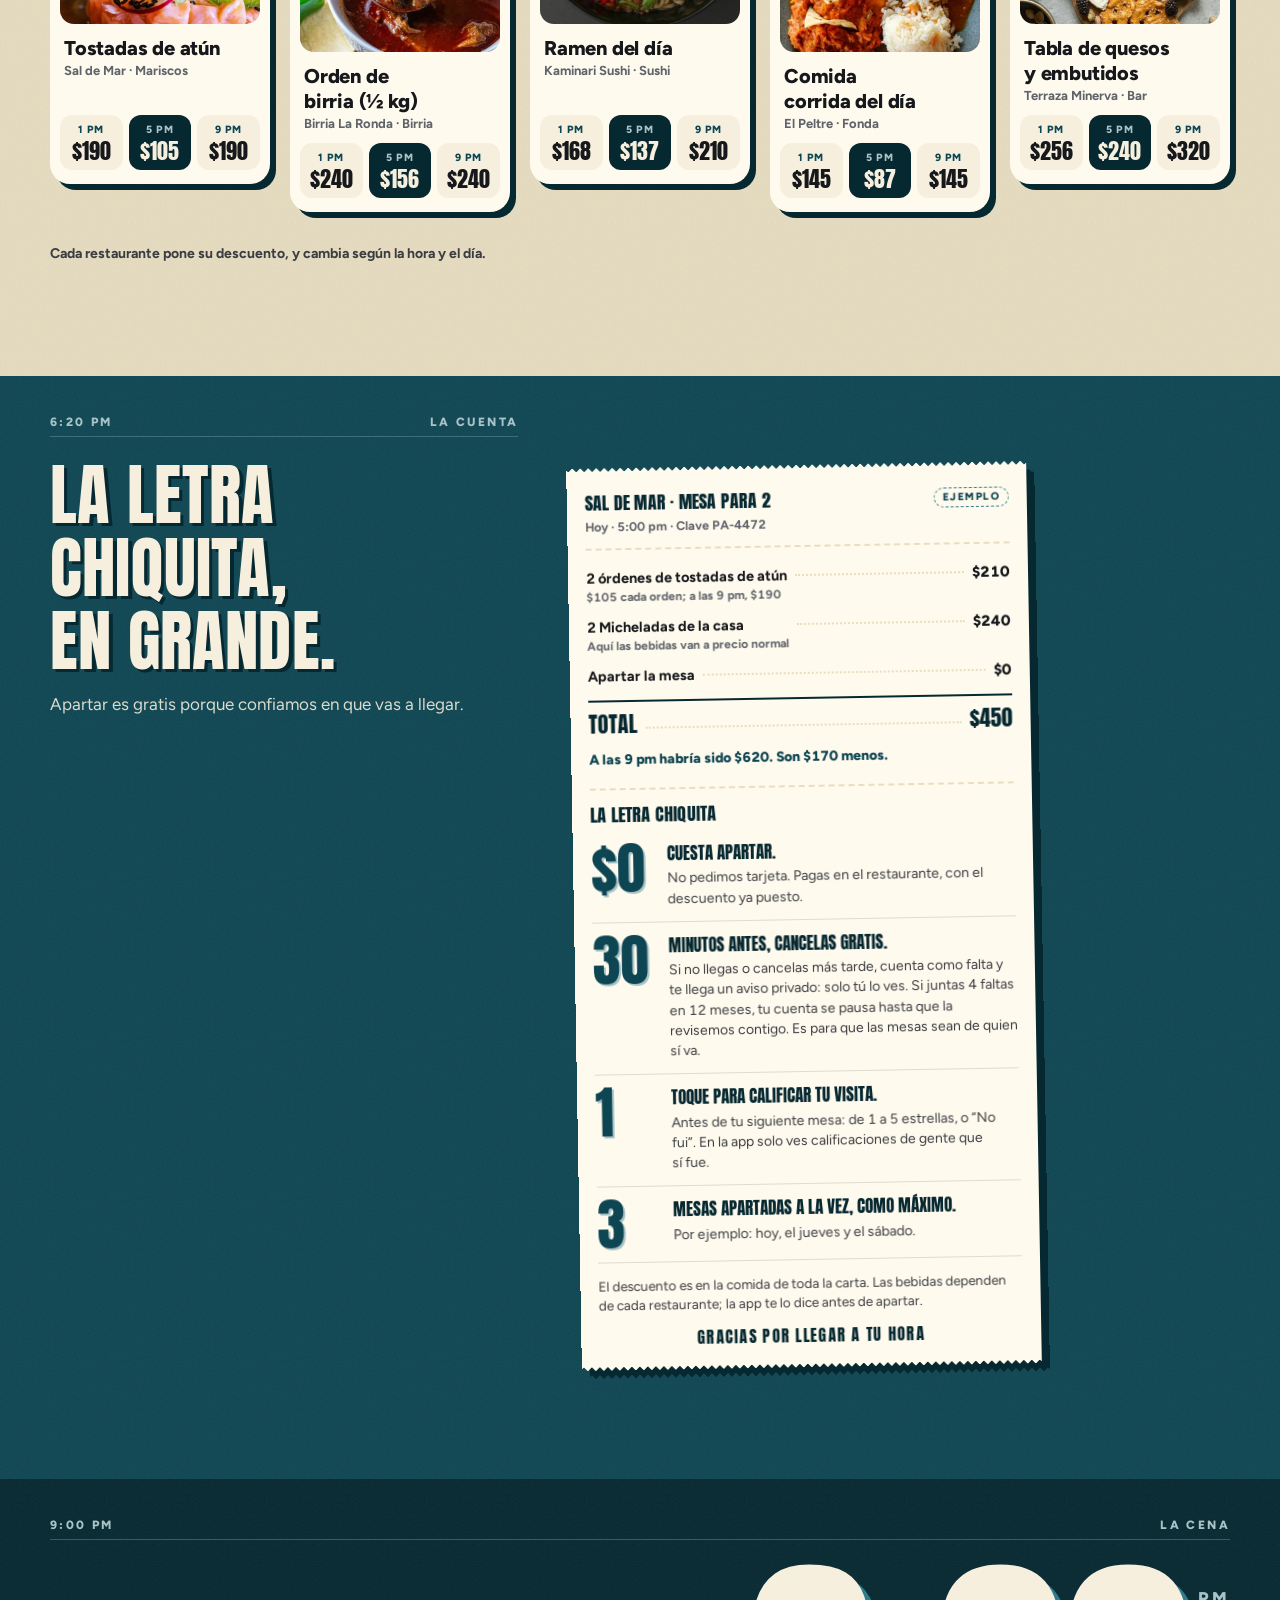
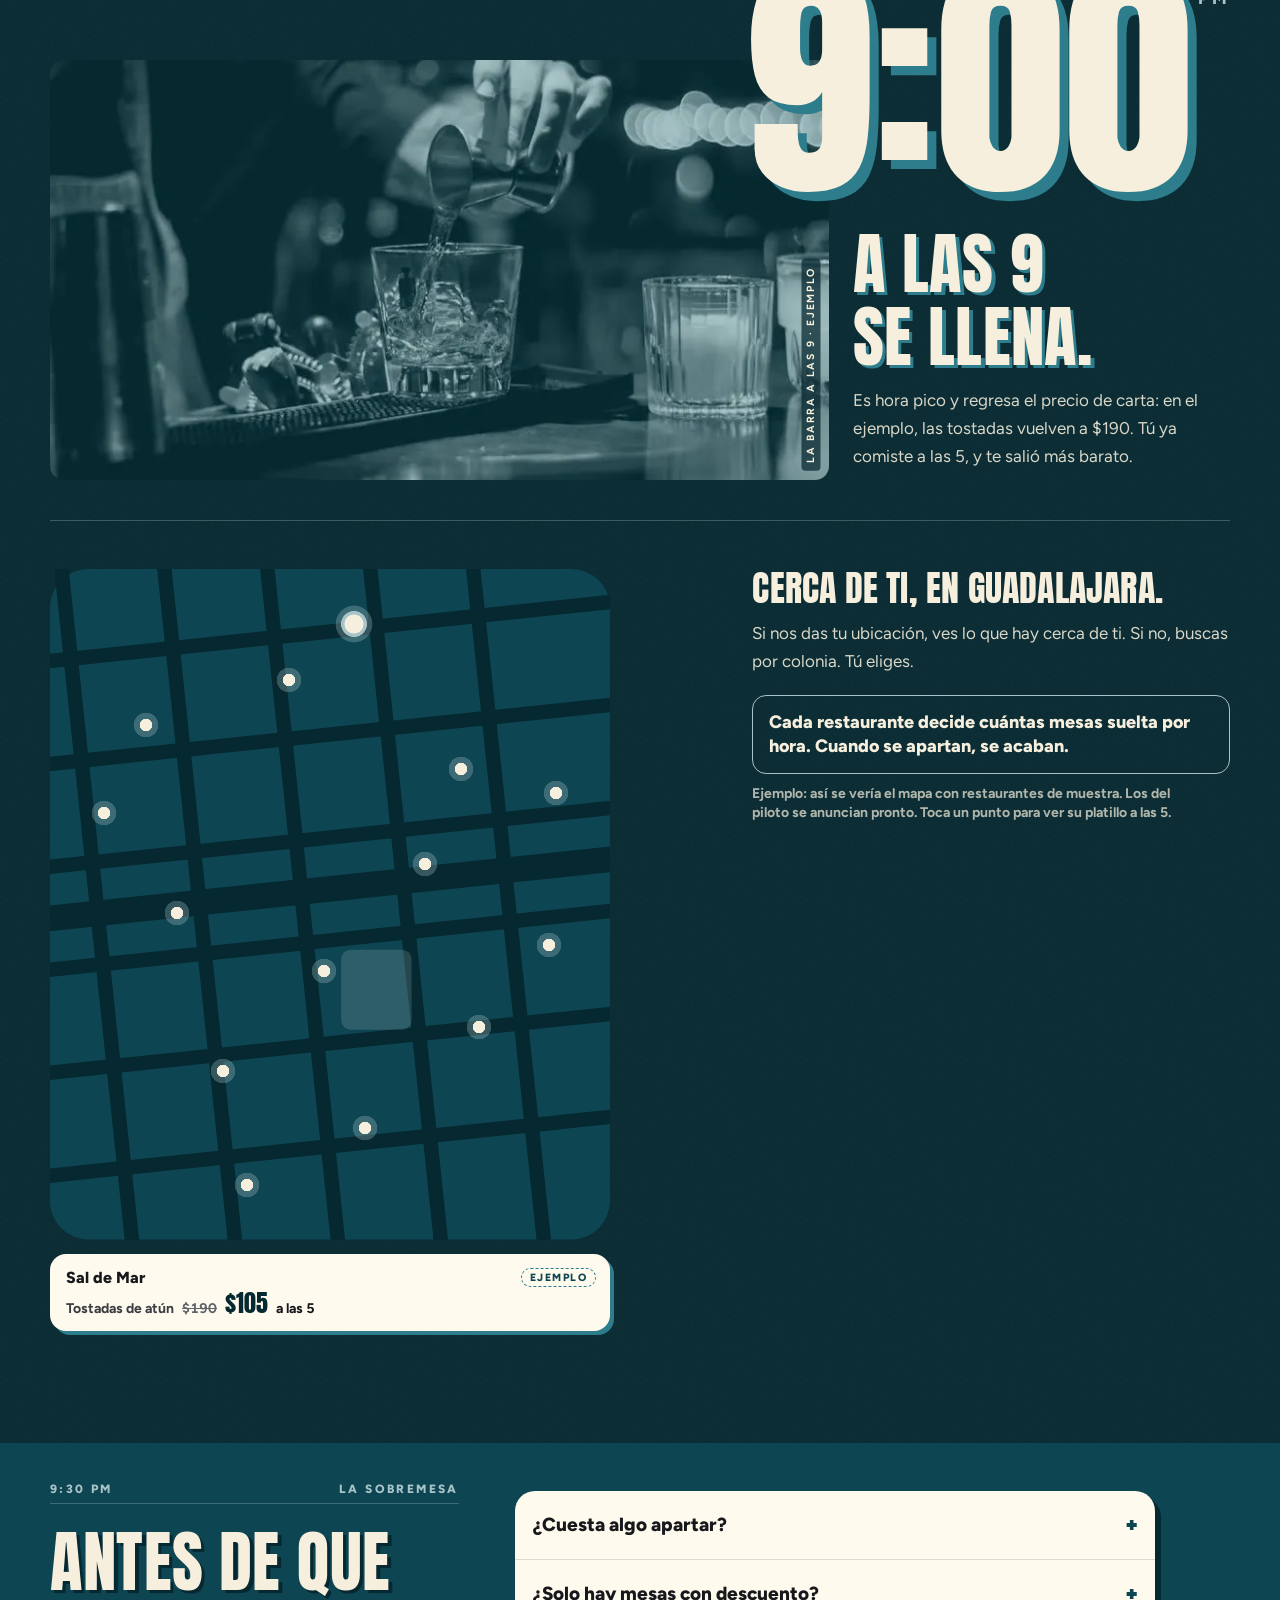
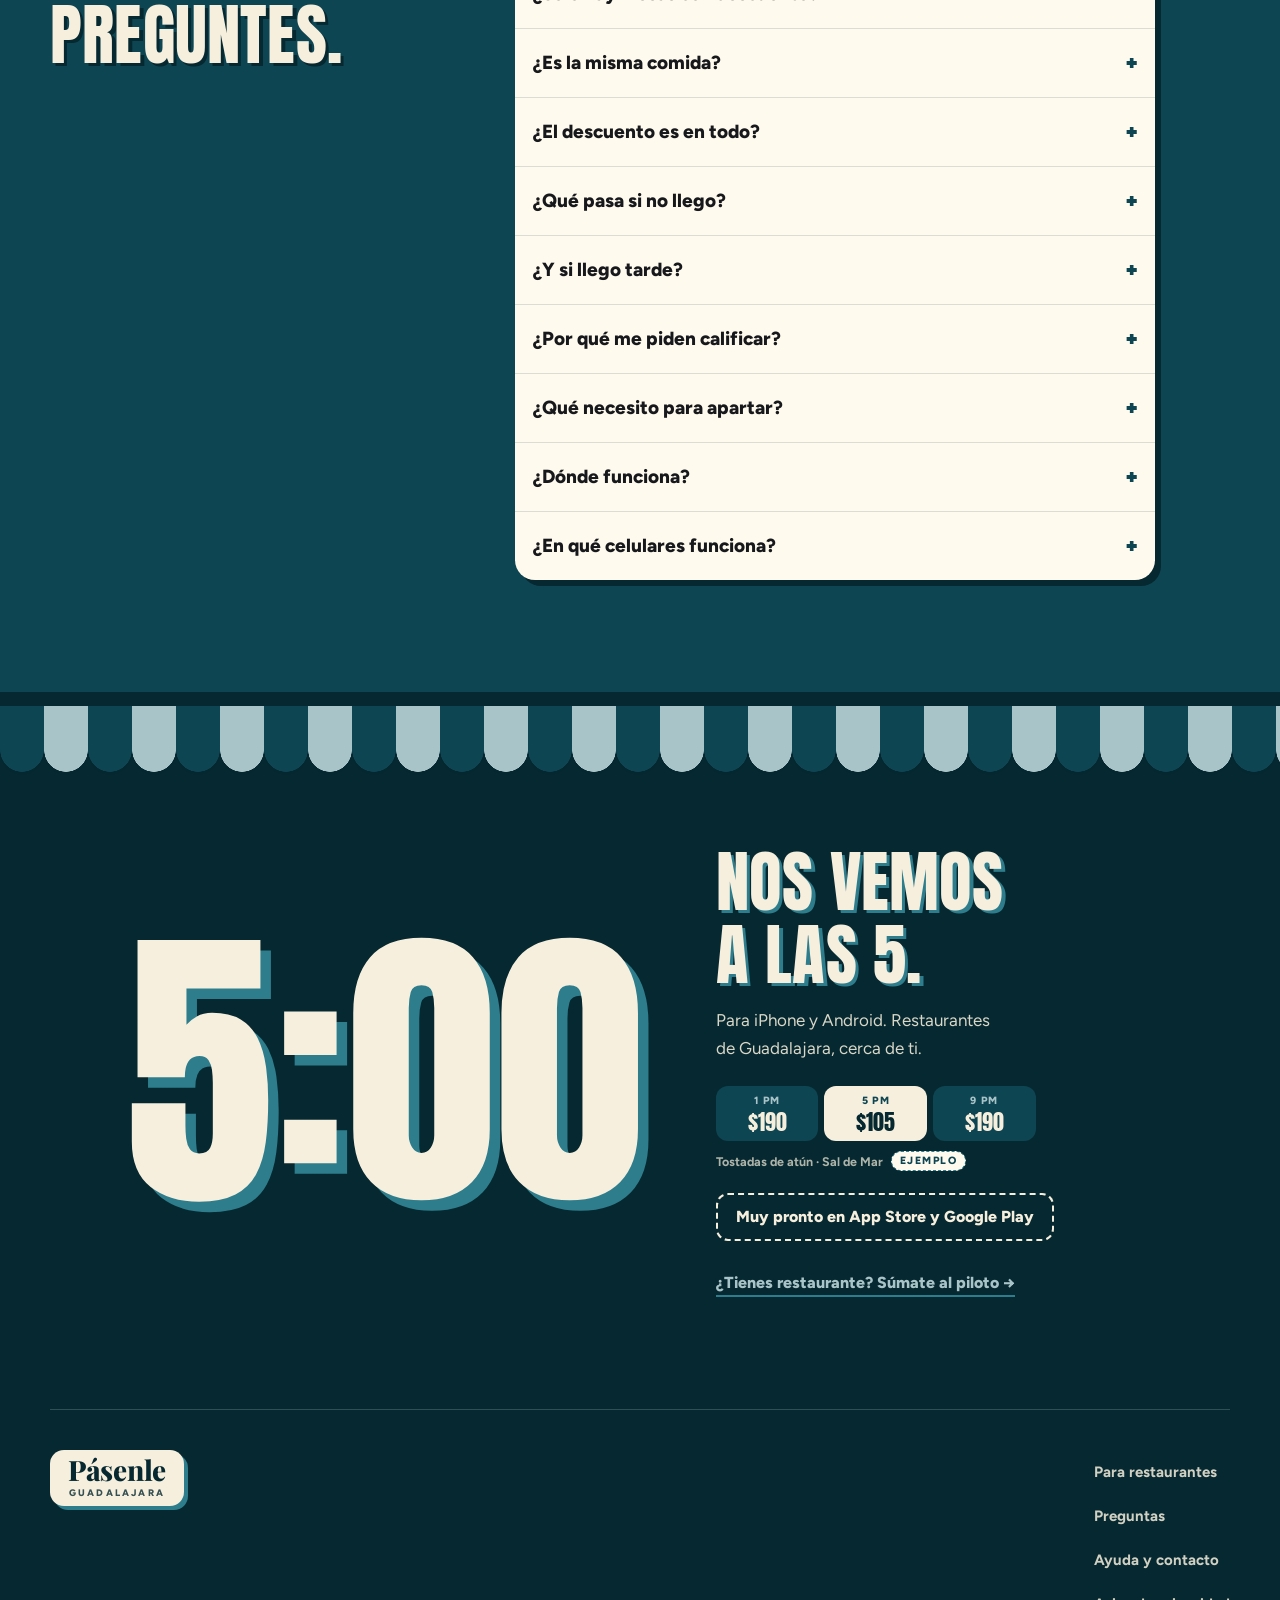
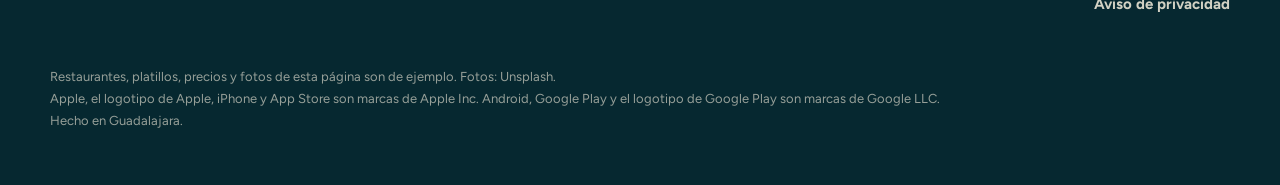
==== commit 149f16f3: "Compartir, Google, velocidad y accesibilidad del lado del comensal Compartir (WhatsApp, redes): - im" ====
--- a/index.html
+++ b/index.html
@@ -10,21 +10,28 @@
 </script>
 <meta name="viewport" content="width=device-width, initial-scale=1, viewport-fit=cover">
 <meta name="theme-color" content="#F7F1E3">
-<title>Pásenle · Mueve la hora, paga menos</title>
+<title>Pásenle · Aparta mesa en Guadalajara y paga menos</title>
 <meta name="description" content="Aparta mesa en restaurantes de Guadalajara. En las horas tranquilas, muchos bajan el precio de su comida. Apartas gratis, sin tarjeta, y pagas en el restaurante.">
 <!-- og:url y og:image con la dirección absoluta (WhatsApp no lee rutas relativas) -->
 <meta property="og:url" content="https://pasenle.com/">
 <link rel="canonical" href="https://pasenle.com/">
 <meta property="og:type" content="website">
 <meta property="og:locale" content="es_MX">
+<meta property="og:site_name" content="Pásenle">
 <meta property="og:title" content="Pásenle · Mueve la hora, paga menos">
 <meta property="og:description" content="Aparta mesa gratis en restaurantes de Guadalajara. En las horas tranquilas, más barato. Sin tarjeta: pagas allá.">
-<meta property="og:image" content="https://pasenle.com/img/compartir.jpg">
+<meta property="og:image" content="https://pasenle.com/img/compartir.jpg?v=2">
+<meta property="og:image:type" content="image/jpeg">
 <meta property="og:image:width" content="1200">
 <meta property="og:image:height" content="630">
+<meta property="og:image:alt" content="Pásenle. Mueve la hora, paga menos. Ejemplo: a las 5 de la tarde, unas tostadas de atún bajan de $190 a $105.">
 <meta name="twitter:card" content="summary_large_image">
+<meta name="twitter:image:alt" content="Pásenle. Mueve la hora, paga menos. Ejemplo: a las 5 de la tarde, unas tostadas de atún bajan de $190 a $105.">
 <link rel="apple-touch-icon" href="img/icono-180.png">
-<link rel="icon" href="img/icono-180.png">
+<link rel="icon" type="image/png" sizes="96x96" href="img/icono-96.png">
+<link rel="icon" type="image/png" sizes="180x180" href="img/icono-180.png">
+<!-- para Google: el nombre del sitio y su logo en los resultados -->
+<script type="application/ld+json">{"@context":"https://schema.org","@graph":[{"@type":"WebSite","@id":"https://pasenle.com/#sitio","url":"https://pasenle.com/","name":"Pásenle","inLanguage":"es-MX","publisher":{"@id":"https://pasenle.com/#marca"}},{"@type":"Organization","@id":"https://pasenle.com/#marca","name":"Pásenle","url":"https://pasenle.com/","logo":"https://pasenle.com/img/icono-180.png","areaServed":{"@type":"City","name":"Guadalajara"}}]}</script>
 <link rel="preload" href="fuentes/Anton-Regular.woff2" as="font" type="font/woff2" crossorigin>
 <link rel="preload" href="fuentes/Figtree-ExtraBold.woff2" as="font" type="font/woff2" crossorigin>
 <link rel="stylesheet" href="css/sitio.css">
@@ -33,7 +40,7 @@
 <body class="papel">
 <header class="barra">
   <div class="barra__in">
-    <a class="barra__logo" href="index.html" aria-label="Pásenle, inicio"><img src="img/icono-180.png" width="28" height="28" alt=""><b data-nombre>Pásenle</b></a>
+    <a class="barra__logo" href="index.html" aria-label="Pásenle, inicio"><img src="img/icono-96.png" width="28" height="28" alt=""><b data-nombre>Pásenle</b></a>
     <a class="barra__liga" href="restaurantes.html">Para restaurantes</a>
   </div>
 </header>
@@ -64,9 +71,9 @@
           <div class="pantalla" aria-hidden="true">
             <div class="app">
               <div class="a-toldo">
-                <img class="a-lona" src="img/portada/toldo-lona.webp" alt="" decoding="async">
+                <img class="a-lona" src="img/portada/toldo-lona-700.webp" width="700" height="212" alt="" decoding="async">
                 <i class="a-luz"></i>
-                <img class="a-faldon" src="img/portada/toldo-faldon.webp" alt="" decoding="async">
+                <img class="a-faldon" src="img/portada/toldo-faldon-700.webp" width="700" height="65" alt="" decoding="async">
                 <div class="a-marca"><b data-nombre>Pásenle</b><small>GUADALAJARA</small></div>
                 <span class="a-perfil"><svg viewBox="0 0 24 24"><path d="M12 12C14.2 12 15.98 10.22 15.98 8.02C15.98 5.81 14.2 3.98 12 3.98C9.8 3.98 8.02 5.81 8.02 8.02C8.02 10.22 9.8 12 12 12ZM12 14.02C9.33 14.02 3.98 15.33 3.98 18V18.98C3.98 19.55 4.45 20.02 5.02 20.02H18.98C19.55 20.02 20.02 19.55 20.02 18.98V18C20.02 15.33 14.67 14.02 12 14.02Z"/></svg></span>
               </div>
@@ -103,12 +110,12 @@
                      data-desc: descuento de la 1 a las 11 pm (semilla.dart) -->
                 <div class="a-tarjetas">
                   <div class="a-tarjeta" data-antes="190" data-desc="0 0 25 40 45 35 20 0 0 0 0">
-                    <div class="a-foto"><img src="img/portada/salmar_1-espejo.webp" width="800" height="600" alt="" decoding="async"><span class="sello t-guajillo"><span class="n">-45</span><span class="pct">%</span></span>
+                    <div class="a-foto"><img src="img/portada/salmar_1-espejo-320.webp" width="320" height="240" alt="" decoding="async"><span class="sello t-guajillo"><span class="n">-45</span><span class="pct">%</span></span>
                       <span class="a-corazon"><svg viewBox="0 0 24 24"><path d="M19.64 3.98C17.02 2.2 13.78 3.05 12 5.11C10.22 3.05 6.98 2.2 4.36 3.98C2.95 4.97 2.06 6.56 2.02 8.3C1.88 12.14 5.3 15.28 10.55 20.06L10.64 20.11C11.39 20.81 12.56 20.81 13.36 20.11L13.45 20.02C18.7 15.28 22.12 12.14 21.98 8.25C21.94 6.56 21.05 4.97 19.64 3.98ZM12.09 18.56 12 18.66 11.91 18.56C7.12 14.25 3.98 11.39 3.98 8.48C3.98 6.52 5.48 5.02 7.5 5.02C9.05 5.02 10.55 6 11.06 7.36H12.94C13.45 6 14.95 5.02 16.5 5.02C18.52 5.02 20.02 6.52 20.02 8.48C20.02 11.39 16.88 14.25 12.09 18.56Z"/></svg></span></div>
                     <div class="a-cuerpo"><b>Sal de Mar</b><small>Mariscos · $$ · 3 min</small><span class="precio rueda">$105</span><p class="a-nota">Descuento en la comida; bebidas a precio normal.</p></div>
                   </div>
                   <div class="a-tarjeta" data-antes="145" data-desc="0 0 20 35 40 30 15 0 0 0 0">
-                    <div class="a-foto"><img src="img/portada/peltre_0.webp" width="640" height="480" alt="" decoding="async"><span class="sello t-mango"><span class="n">-40</span><span class="pct">%</span></span>
+                    <div class="a-foto"><img src="img/portada/peltre_0-320.webp" width="320" height="240" alt="" decoding="async"><span class="sello t-mango"><span class="n">-40</span><span class="pct">%</span></span>
                       <span class="a-corazon"><svg viewBox="0 0 24 24"><path d="M19.64 3.98C17.02 2.2 13.78 3.05 12 5.11C10.22 3.05 6.98 2.2 4.36 3.98C2.95 4.97 2.06 6.56 2.02 8.3C1.88 12.14 5.3 15.28 10.55 20.06L10.64 20.11C11.39 20.81 12.56 20.81 13.36 20.11L13.45 20.02C18.7 15.28 22.12 12.14 21.98 8.25C21.94 6.56 21.05 4.97 19.64 3.98ZM12.09 18.56 12 18.66 11.91 18.56C7.12 14.25 3.98 11.39 3.98 8.48C3.98 6.52 5.48 5.02 7.5 5.02C9.05 5.02 10.55 6 11.06 7.36H12.94C13.45 6 14.95 5.02 16.5 5.02C18.52 5.02 20.02 6.52 20.02 8.48C20.02 11.39 16.88 14.25 12.09 18.56Z"/></svg></span></div>
                     <div class="a-cuerpo"><b>El Peltre</b><small>Fonda · $$ · 1 min</small><span class="precio rueda">$87</span><p class="a-nota">Descuento en la comida; bebidas a precio normal.</p></div>
                   </div>
@@ -137,7 +144,7 @@
 
       <div class="vidrio">
         <p class="vidrio__hora"><span>A las <span class="rueda" id="hVid">5:00</span> pm</span><em>Ejemplo</em></p>
-        <div class="vidrio__plato"><img src="img/portada/tostadas.webp" width="88" height="88" alt="" decoding="async"><div><b>Tostadas de atún</b><small>Sal de Mar</small></div></div>
+        <div class="vidrio__plato"><img src="img/portada/tostadas.webp" width="88" height="88" alt="" loading="lazy" decoding="async"><div><b>Tostadas de atún</b><small>Sal de Mar</small></div></div>
         <p class="vidrio__precio"><s>$190</s><b class="rueda" id="pVid">$105</b><span class="sello t-guajillo vidrio__sello" id="sVid"><span class="n rueda">-45</span><span class="pct">%</span></span></p>
       </div>
     </div>
@@ -202,7 +209,7 @@
     <p class="folio"><span>1:00 PM</span><span>La comida</span></p>
     <p class="edicion__hora" aria-hidden="true"><b><span class="d">1</span>:00</b><small>PM</small></p>
     <figure class="edicion__foto entra">
-      <img src="img/ciudad/una.jpg" width="800" height="600" alt="Salón de un restaurante a mediodía, con mesas puestas" loading="lazy" decoding="async">
+      <img src="img/ciudad/una.webp" width="800" height="600" alt="Salón de un restaurante a mediodía, con mesas puestas" loading="lazy" decoding="async">
       <figcaption class="pie-v">El salón a la 1 · Ejemplo</figcaption>
     </figure>
     <div class="edicion__texto">
@@ -347,7 +354,7 @@
     <p class="folio"><span>5:00 PM</span><span>La tarde</span></p>
     <p class="edicion__hora" aria-hidden="true"><b data-voltea="1"><span class="d">5</span>:00</b><small>PM</small></p>
     <figure class="edicion__foto entra">
-      <img src="img/ciudad/cinco.jpg" width="800" height="600" alt="Mesas puestas con luz de la tarde entrando por la ventana" loading="lazy" decoding="async">
+      <img src="img/ciudad/cinco.webp" width="800" height="600" alt="Mesas puestas con luz de la tarde entrando por la ventana" loading="lazy" decoding="async">
       <figcaption class="pie-v">Mesas a las 5 · Ejemplo</figcaption>
     </figure>
     <div class="edicion__texto">
@@ -457,7 +464,7 @@
     <p class="folio"><span>9:00 PM</span><span>La cena</span></p>
     <p class="edicion__hora" aria-hidden="true"><b data-voltea="5"><span class="d">9</span>:00</b><small>PM</small></p>
     <figure class="edicion__foto entra">
-      <img src="img/ciudad/nueve.jpg" width="800" height="600" alt="Barra de un restaurante de noche" loading="lazy" decoding="async">
+      <img src="img/ciudad/nueve.webp" width="800" height="600" alt="Barra de un restaurante de noche" loading="lazy" decoding="async">
       <figcaption class="pie-v">La barra a las 9 · Ejemplo</figcaption>
     </figure>
     <div class="edicion__texto">
@@ -578,7 +585,7 @@
   <a class="tienda tienda--chica play" data-play><img src="img/google-play.png" width="646" height="192" alt="Descargar en Google Play"></a>
 </aside>
 
-<script src="js/sitio.js"></script>
-<script src="js/portada.js"></script>
+<script src="js/sitio.js" defer></script>
+<script src="js/portada.js" defer></script>
 </body>
 </html>
--- a/css/comensal.css
+++ b/css/comensal.css
@@ -706,7 +706,7 @@
 .pin { position: absolute; left: var(--x); top: var(--y); width: 32px; height: 32px; translate: -50% -50%; border: 0; padding: 0; border-radius: 50%; cursor: pointer;
   background: radial-gradient(circle, var(--crudo) 0 6px, rgba(169, 196, 200, .3) 6.5px 12px, transparent 12.5px);
   -webkit-tap-highlight-color: transparent; transition: transform .3s var(--golpe); }
-.pin[aria-pressed="true"] { background: radial-gradient(circle, var(--crudo) 0 8px, var(--agua) 8.5px 11px, rgba(169, 196, 200, .3) 11.5px 16px, transparent 16.5px); transform: scale(1.15); }
+.pin[aria-pressed="true"], .pin[aria-checked="true"] { background: radial-gradient(circle, var(--crudo) 0 8px, var(--agua) 8.5px 11px, rgba(169, 196, 200, .3) 11.5px 16px, transparent 16.5px); transform: scale(1.15); }
 .pin::before { content: ""; position: absolute; inset: -6px; border-radius: 50%; } /* 44 px tocables; entre pines hay 49 px o más a 360 */
 .pin:focus-visible { outline-offset: 0; }
 /* encendido: las luces se prenden una por una al entrar */
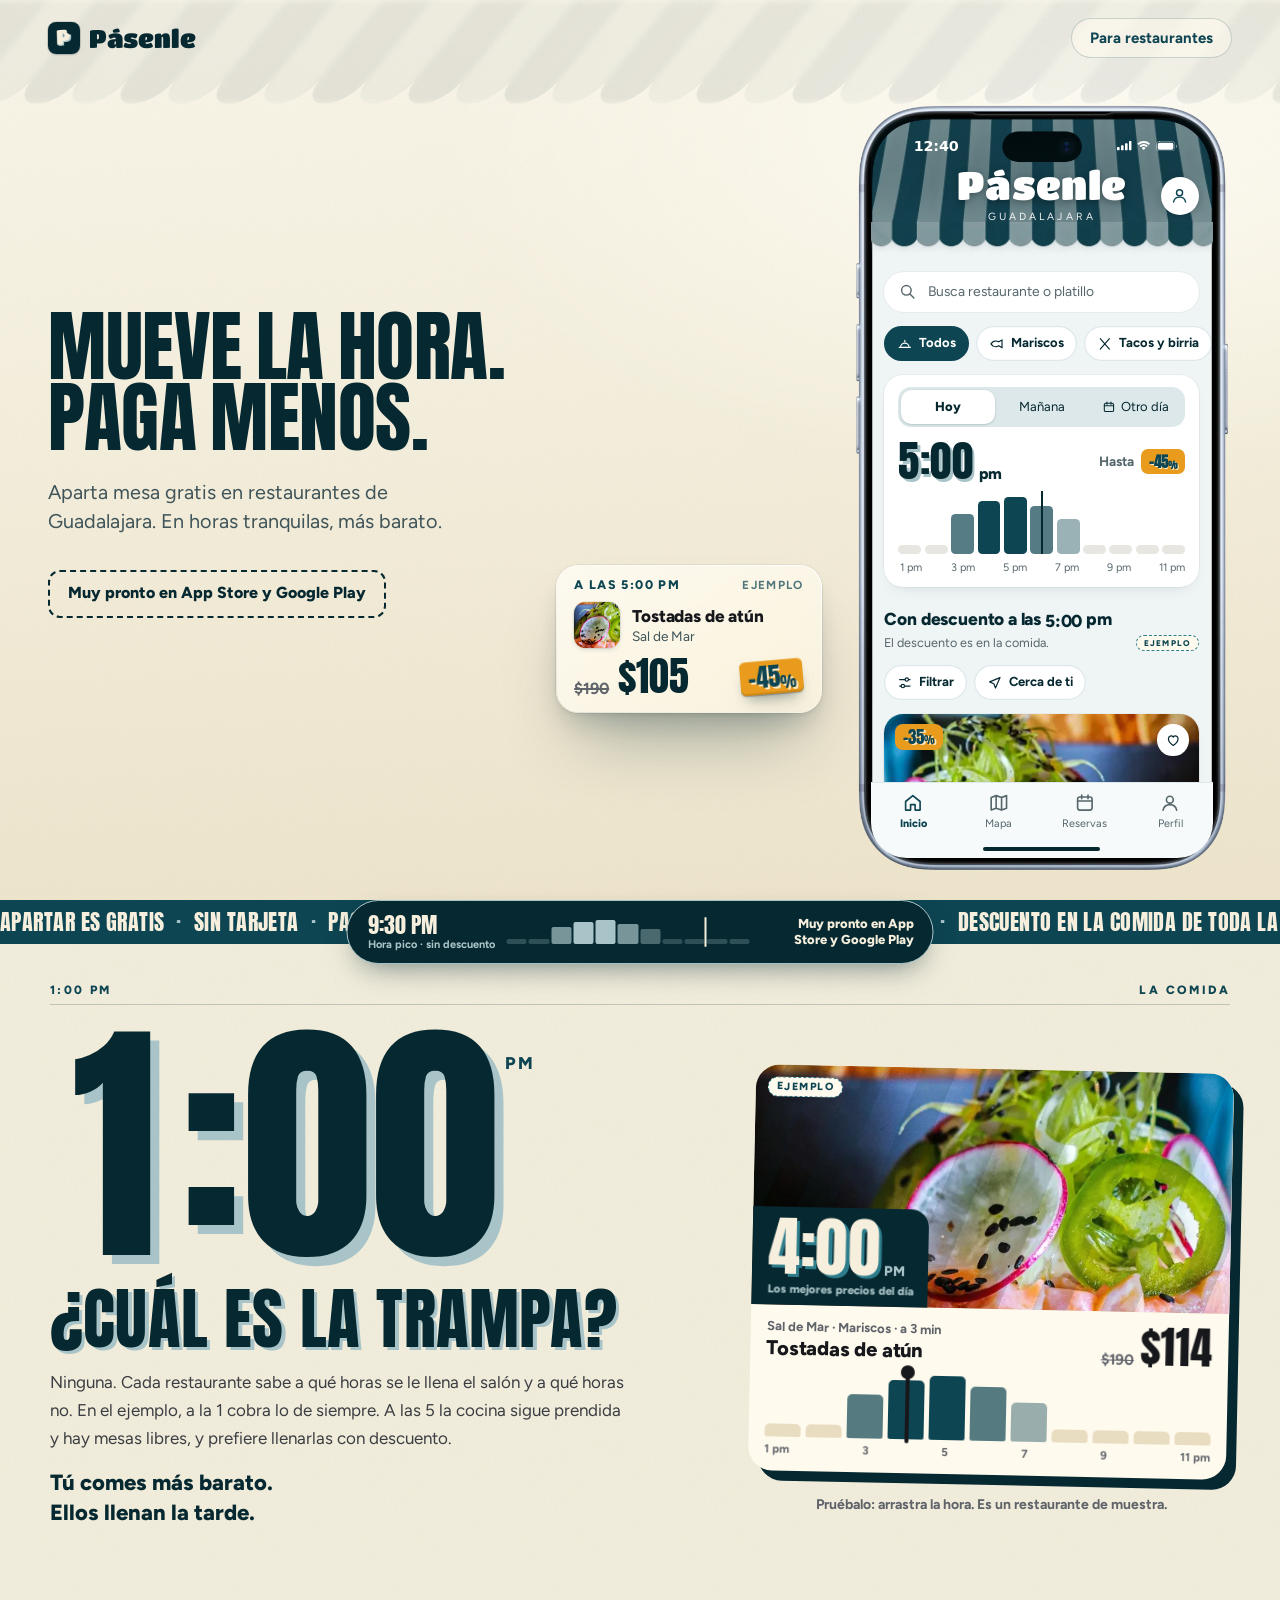
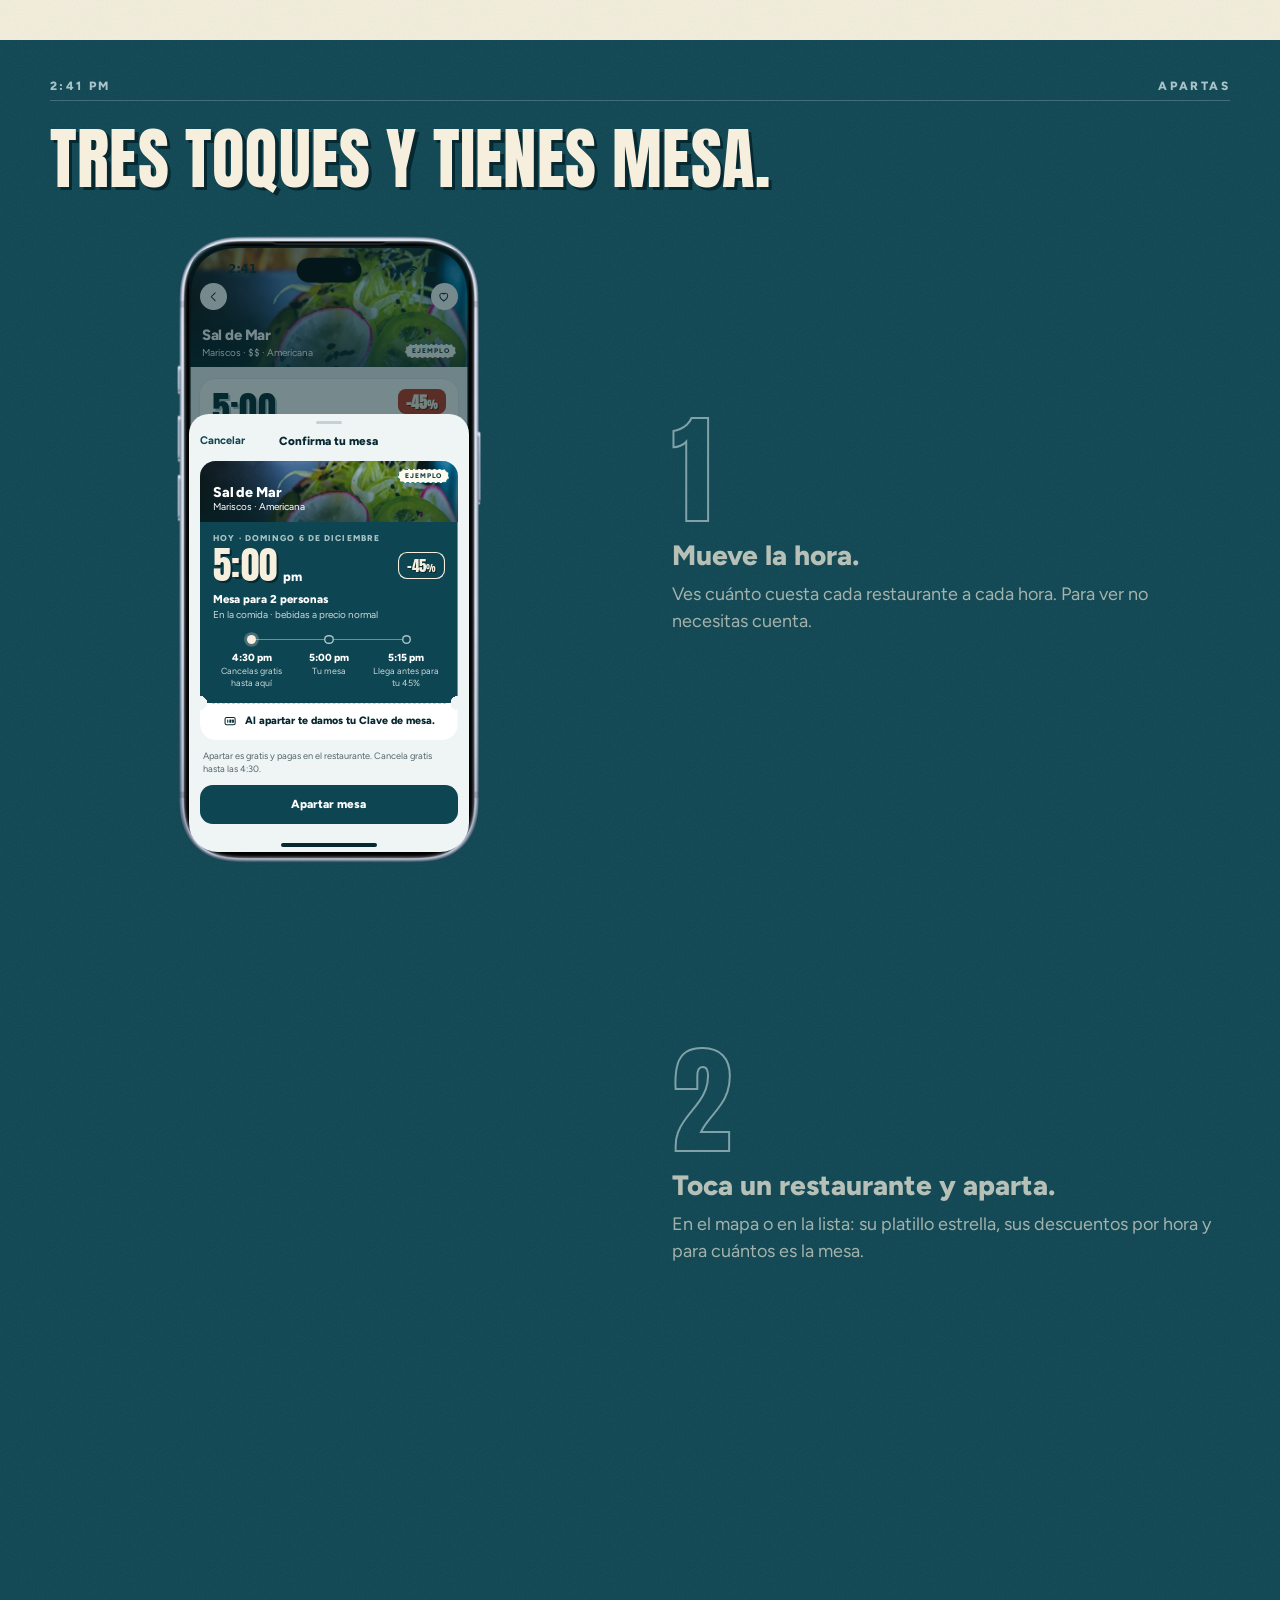
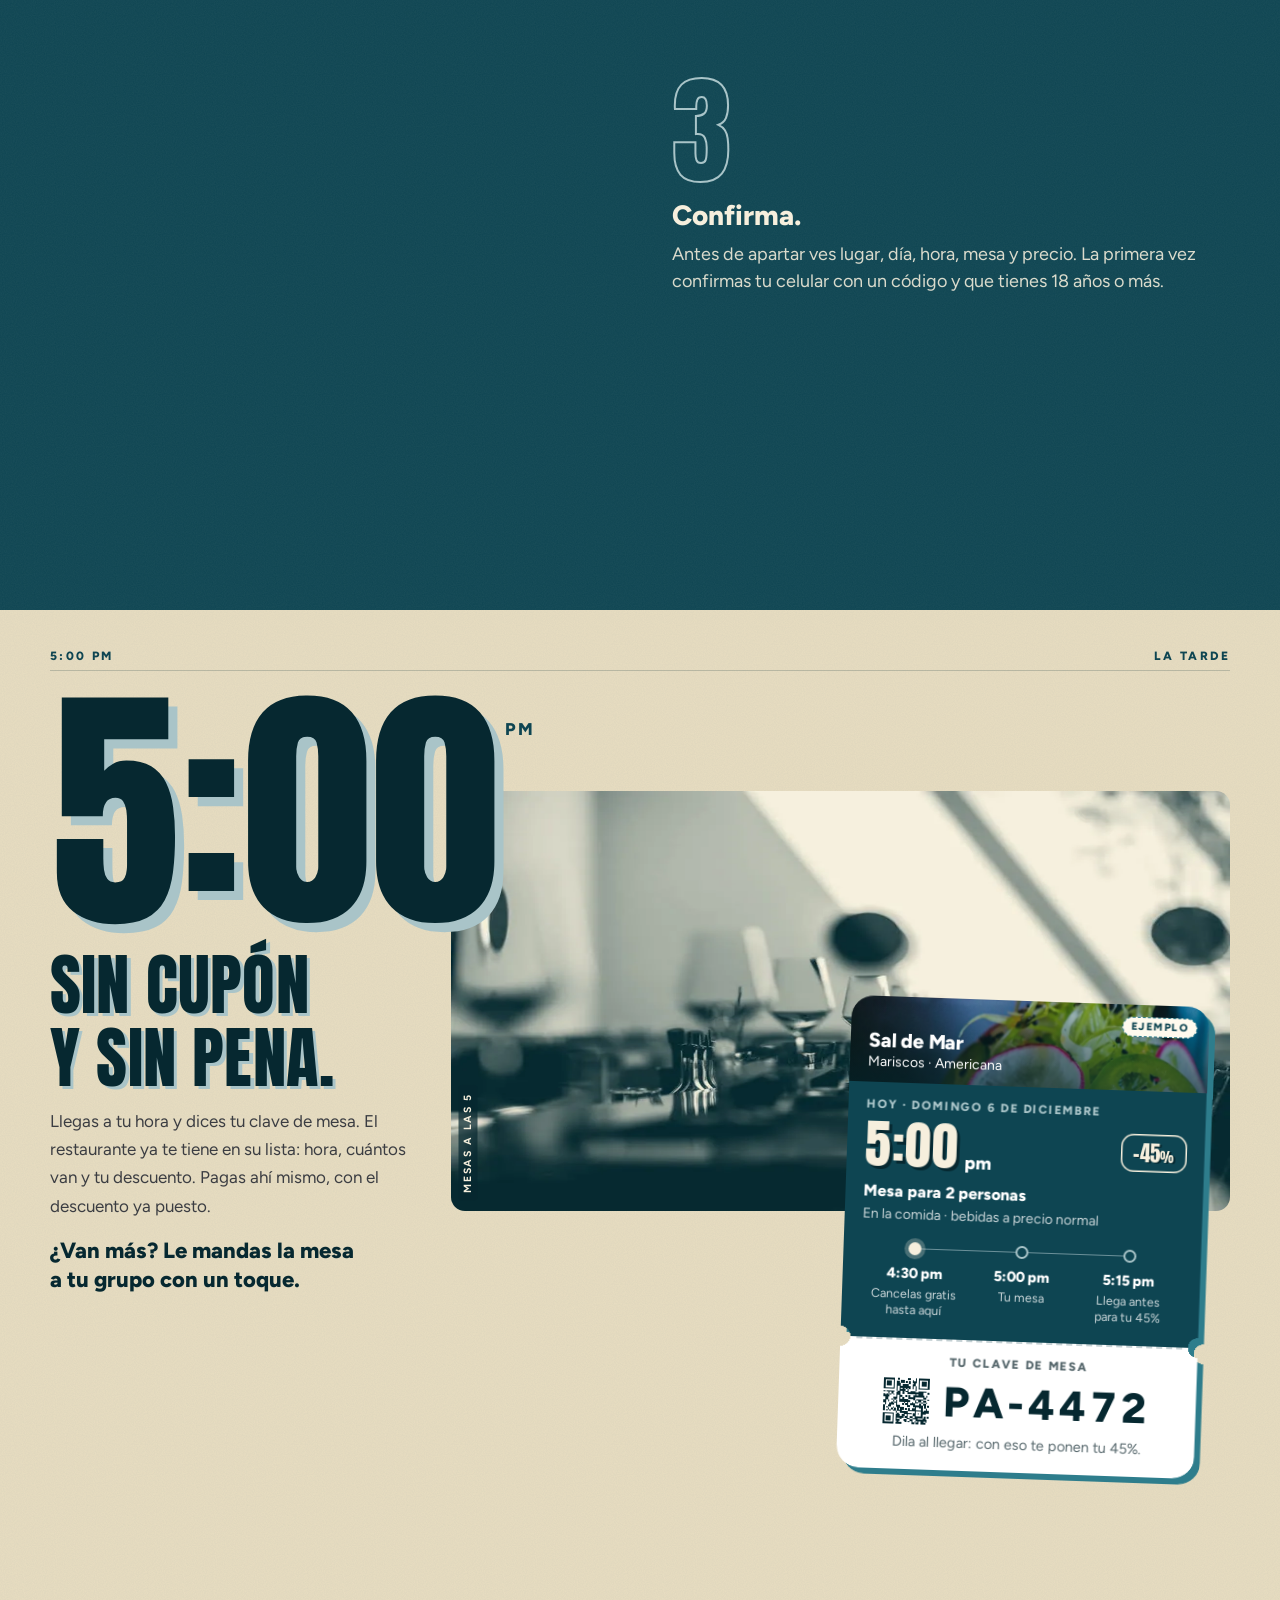
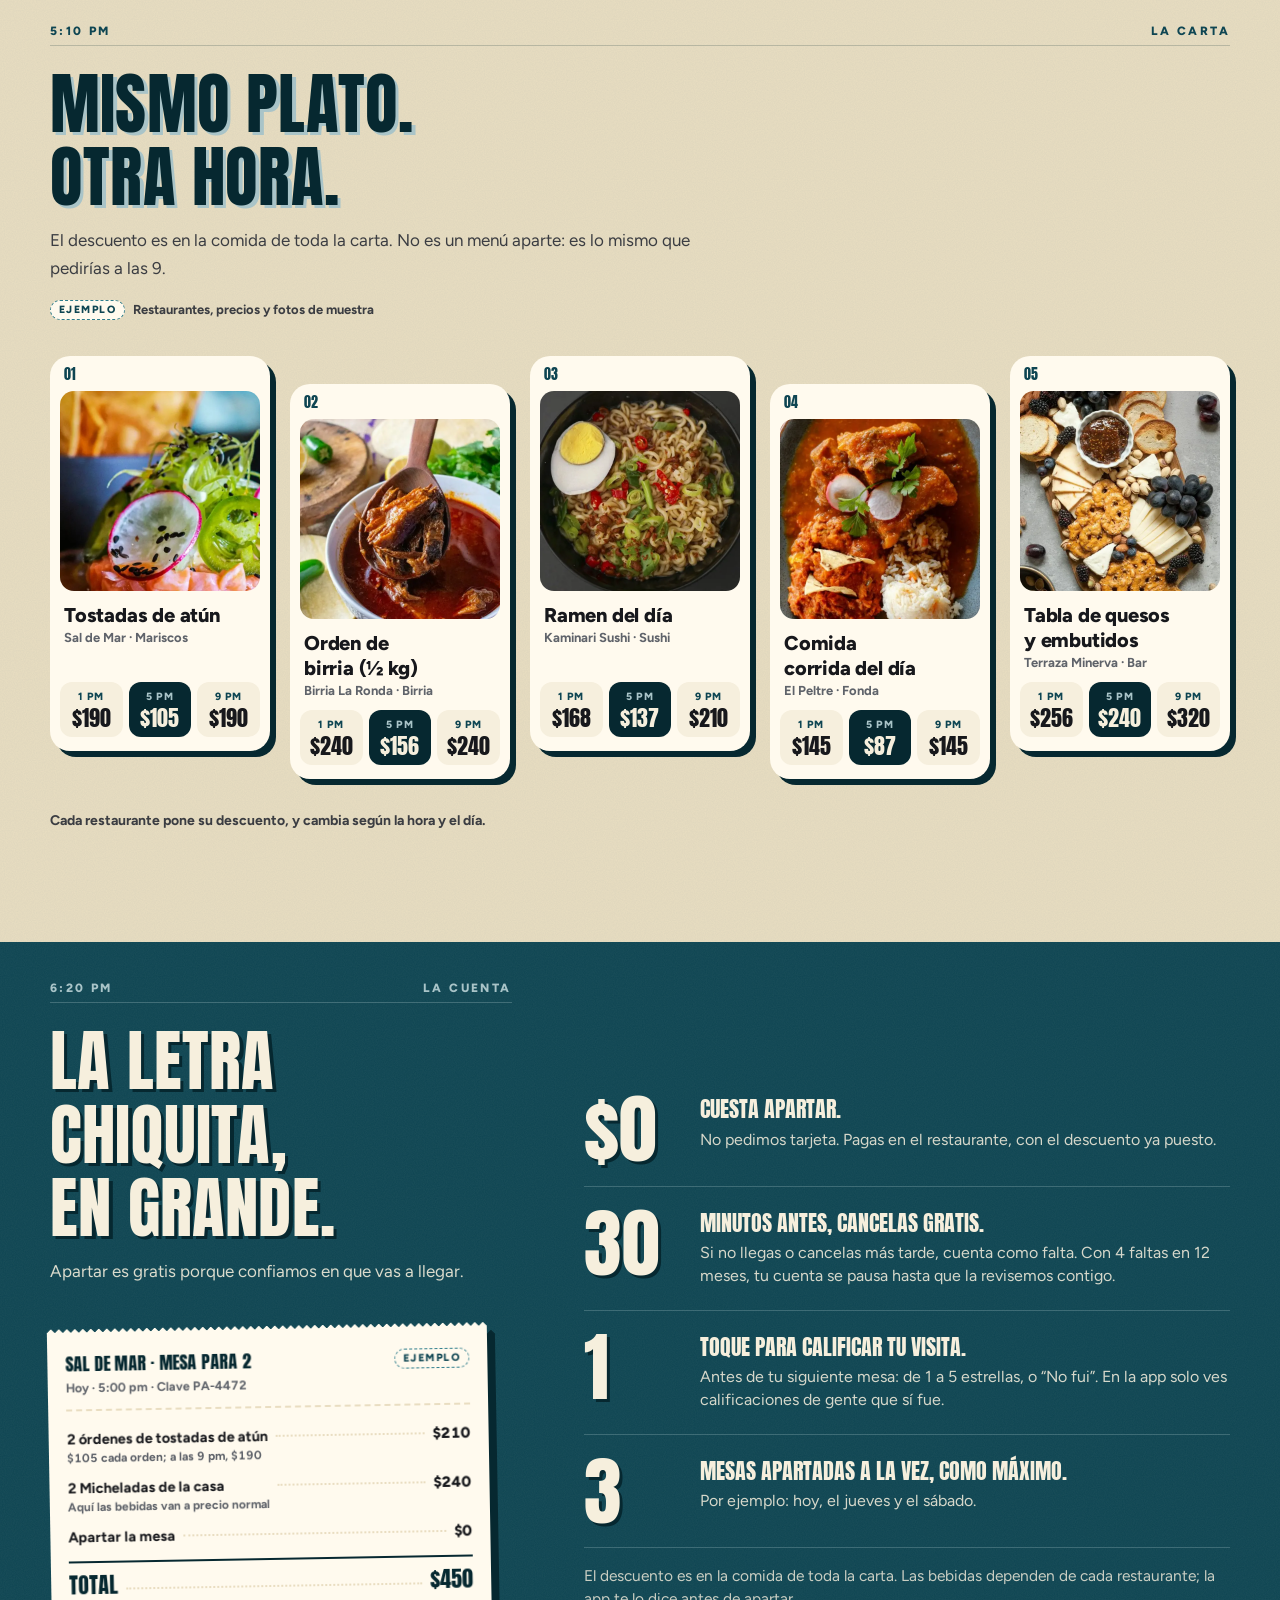
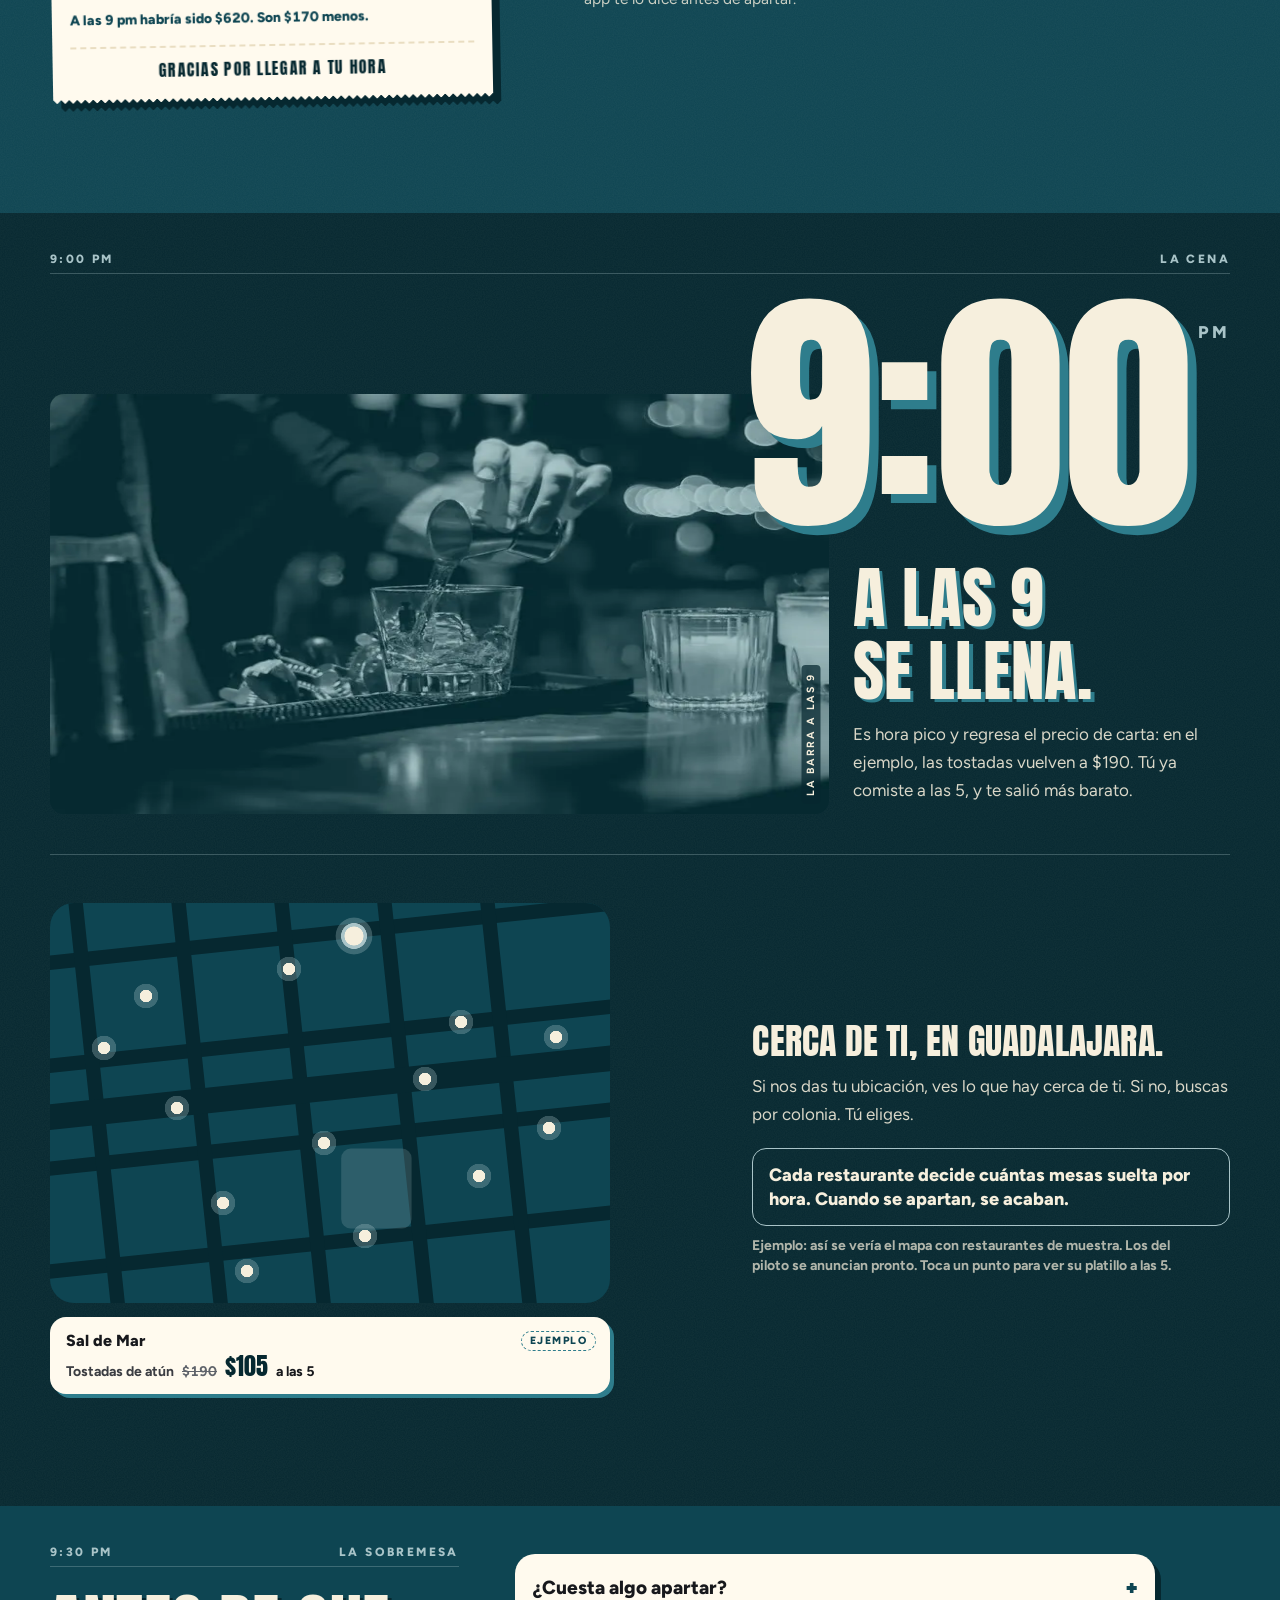
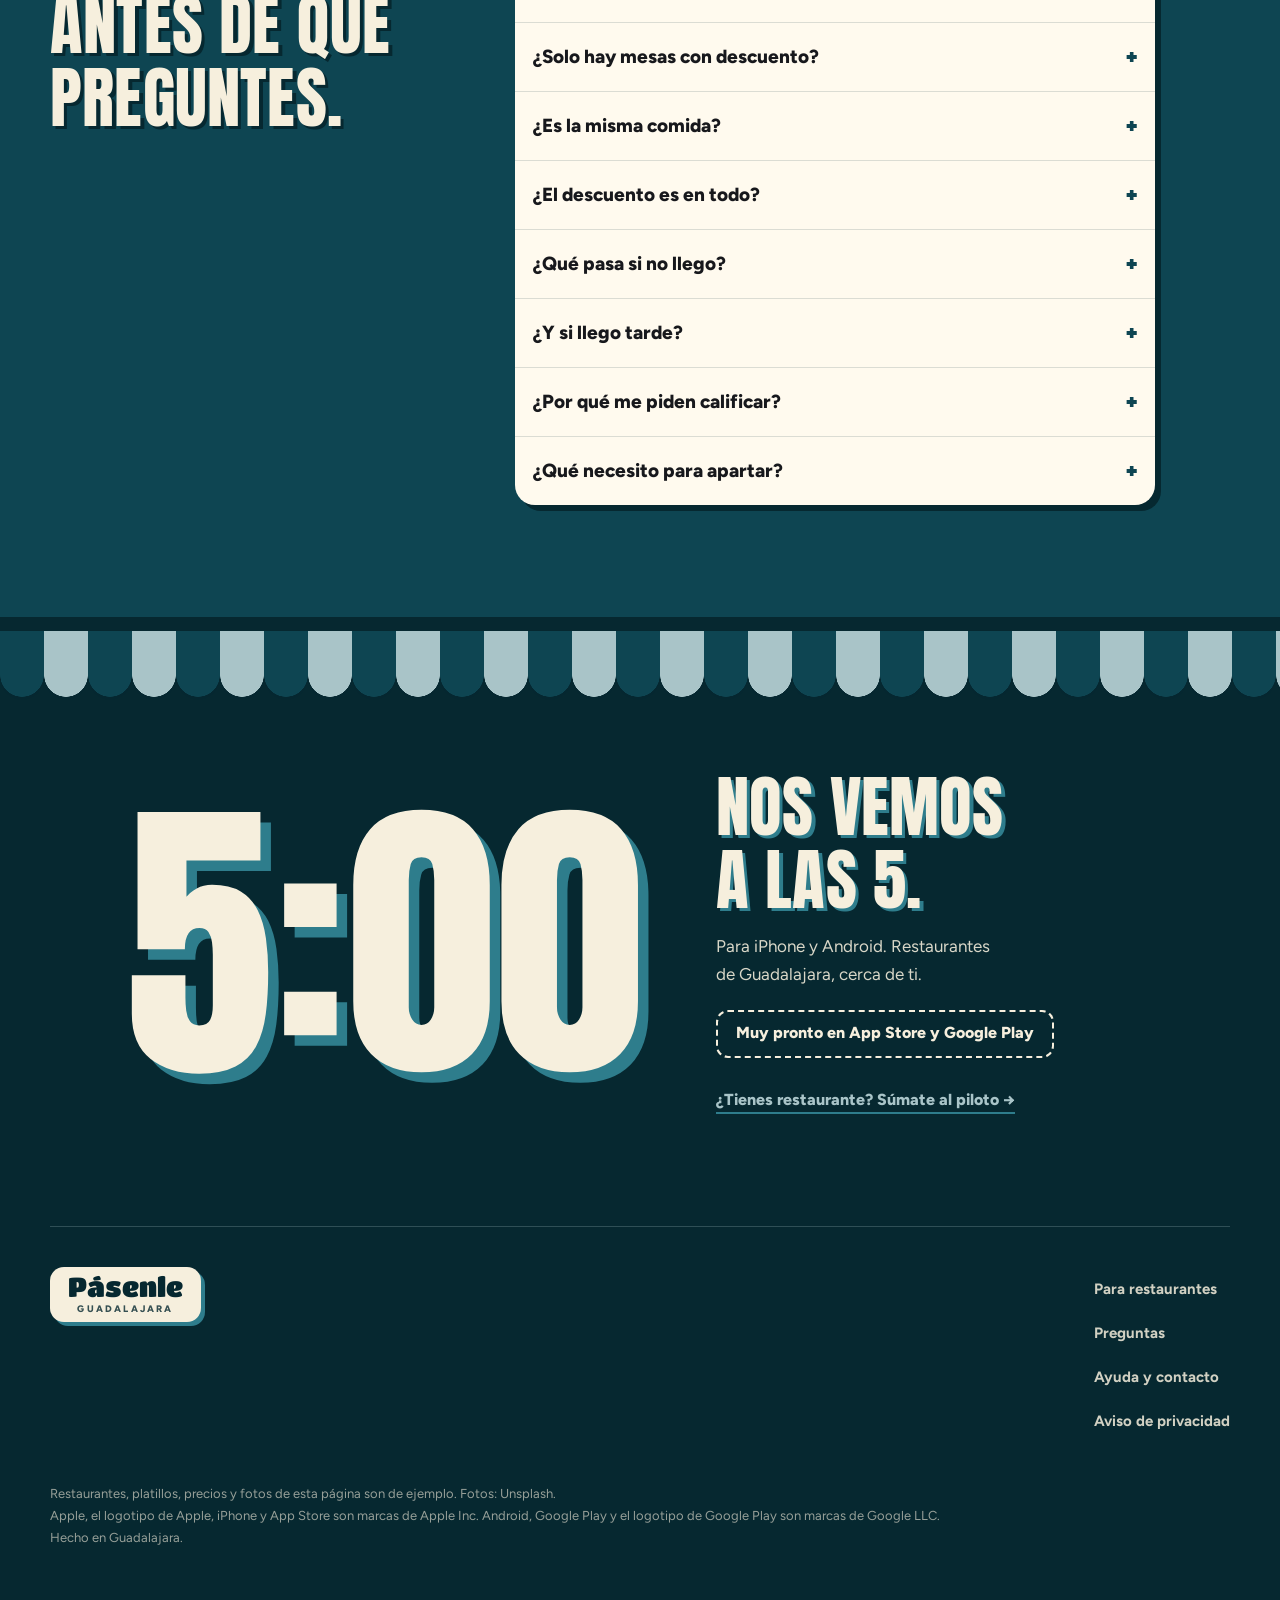
==== commit 9afce31e: "Web al día: teléfonos con la app de hoy, portada más corta y boleto con QR Copia de web/ de mochate-" ====
--- a/index.html
+++ b/index.html
@@ -34,10 +34,32 @@
 <script type="application/ld+json">{"@context":"https://schema.org","@graph":[{"@type":"WebSite","@id":"https://pasenle.com/#sitio","url":"https://pasenle.com/","name":"Pásenle","inLanguage":"es-MX","publisher":{"@id":"https://pasenle.com/#marca"}},{"@type":"Organization","@id":"https://pasenle.com/#marca","name":"Pásenle","url":"https://pasenle.com/","logo":"https://pasenle.com/img/icono-180.png","areaServed":{"@type":"City","name":"Guadalajara"}}]}</script>
 <link rel="preload" href="fuentes/Anton-Regular.woff2" as="font" type="font/woff2" crossorigin>
 <link rel="preload" href="fuentes/Figtree-ExtraBold.woff2" as="font" type="font/woff2" crossorigin>
+<link rel="preload" href="fuentes/TitanOne-Regular.woff2" as="font" type="font/woff2" crossorigin>
 <link rel="stylesheet" href="css/sitio.css">
 <link rel="stylesheet" href="css/comensal.css">
+<link rel="stylesheet" href="css/app.css">
 </head>
 <body class="papel">
+<!-- iconos de las pantallas de la app (css/app.css), una sola vez -->
+<svg class="ap-sprite" aria-hidden="true" focusable="false">
+  <symbol id="ap-inicio" viewBox="0 0 24 24"><path d="M4 10.5 12 4l8 6.5V20h-5.5v-6h-5v6H4z"/></symbol>
+  <symbol id="ap-mapa" viewBox="0 0 24 24"><path d="M9 4 3.5 6v14L9 18l6 2 5.5-2V4L15 6zM9 4v14M15 6v14"/></symbol>
+  <symbol id="ap-cal" viewBox="0 0 24 24"><rect x="4" y="5.5" width="16" height="14.5" rx="2.5"/><path d="M4 10h16M8.5 3.5v4M15.5 3.5v4"/></symbol>
+  <symbol id="ap-perfil" viewBox="0 0 24 24"><circle cx="12" cy="8.5" r="3.8"/><path d="M4.5 20c.8-3.8 3.9-6 7.5-6s6.7 2.2 7.5 6"/></symbol>
+  <symbol id="ap-lupa" viewBox="0 0 24 24"><circle cx="10.5" cy="10.5" r="6"/><path d="m15 15 5 5"/></symbol>
+  <symbol id="ap-filtros" viewBox="0 0 24 24"><path d="M4 7h8M18 7h2M4 17h2M12 17h8"/><circle cx="15" cy="7" r="2.6"/><circle cx="9" cy="17" r="2.6"/></symbol>
+  <symbol id="ap-cerca" viewBox="0 0 24 24"><path d="M20 4 4 10.5l6.5 3L13 20z"/></symbol>
+  <symbol id="ap-corazon" viewBox="0 0 24 24"><path d="M12 19.5s-7-4.3-7-9.7A3.9 3.9 0 0 1 12 7.3a3.9 3.9 0 0 1 7 2.5c0 5.4-7 9.7-7 9.7z"/></symbol>
+  <symbol id="ap-atras" viewBox="0 0 24 24"><path d="m14.5 5-7 7 7 7"/></symbol>
+  <symbol id="ap-abajo" viewBox="0 0 24 24"><path d="m6 9.5 6 6 6-6"/></symbol>
+  <symbol id="ap-campana" viewBox="0 0 24 24"><path d="M3.5 17.5h17M5.5 17.5a6.5 6.5 0 0 1 13 0M12 8.5V6.5"/></symbol>
+  <symbol id="ap-pez" viewBox="0 0 24 24"><path d="M3 12c3-4.5 8-5.5 12-3l5-3v12l-5-3c-4 2.5-9 1.5-12-3z"/></symbol>
+  <symbol id="ap-cubiertos" viewBox="0 0 24 24"><path d="m5 4 14 16M19 4 5 20"/></symbol>
+  <symbol id="ap-clave" viewBox="0 0 24 24"><rect x="3.5" y="6" width="17" height="12" rx="2.5"/><path d="M8 10v4M11.5 10h2v2h-2v2h2M16 10h1.5v4H16M16 12h1.5"/></symbol>
+  <symbol id="s-senal" viewBox="0 0 17 11"><rect x="0" y="7" width="3" height="4" rx=".8"/><rect x="4.6" y="5" width="3" height="6" rx=".8"/><rect x="9.2" y="2.6" width="3" height="8.4" rx=".8"/><rect x="13.8" y="0" width="3" height="11" rx=".8"/></symbol>
+  <symbol id="s-wifi" viewBox="0 0 15.5 11"><path d="M7.75 2.3c2.1 0 4.02.8 5.46 2.13a.4.4 0 0 0 .56-.01l1.04-1.05a.4.4 0 0 0 0-.57A10.1 10.1 0 0 0 7.75 0 10.1 10.1 0 0 0 .69 2.8a.4.4 0 0 0 0 .57l1.04 1.05a.4.4 0 0 0 .56.01A7.9 7.9 0 0 1 7.75 2.3Zm0 3.45c1.13 0 2.17.42 2.97 1.12a.4.4 0 0 0 .55-.01l1.05-1.05a.4.4 0 0 0-.01-.58 6.6 6.6 0 0 0-9.12 0 .4.4 0 0 0-.01.58l1.05 1.05a.4.4 0 0 0 .55.01 4.5 4.5 0 0 1 2.97-1.12Zm2.03 2.63a.4.4 0 0 0-.02-.58 3.06 3.06 0 0 0-4.02 0 .4.4 0 0 0-.02.58l1.73 1.74a.4.4 0 0 0 .57 0Z"/></symbol>
+  <symbol id="s-pila" viewBox="0 0 25 12"><rect x=".5" y=".5" width="21" height="11" rx="3.3" fill="none" stroke="currentColor" stroke-opacity=".4" stroke-width="1"/><rect x="2" y="2" width="18" height="8" rx="2"/><path d="M23 4v4c.8-.3 1.3-1.1 1.3-2S23.8 4.3 23 4Z" fill-opacity=".45"/></symbol>
+</svg>
 <header class="barra">
   <div class="barra__in">
     <a class="barra__logo" href="index.html" aria-label="Pásenle, inicio"><img src="img/icono-96.png" width="28" height="28" alt=""><b data-nombre>Pásenle</b></a>
@@ -69,72 +91,34 @@
            La app va debajo, en el hueco de la pantalla; el marco trae la isla dinámica. -->
       <div class="iphone">
           <div class="pantalla" aria-hidden="true">
-            <div class="app">
-              <div class="a-toldo">
-                <img class="a-lona" src="img/portada/toldo-lona-700.webp" width="700" height="212" alt="" decoding="async">
-                <i class="a-luz"></i>
-                <img class="a-faldon" src="img/portada/toldo-faldon-700.webp" width="700" height="65" alt="" decoding="async">
-                <div class="a-marca"><b data-nombre>Pásenle</b><small>GUADALAJARA</small></div>
-                <span class="a-perfil"><svg viewBox="0 0 24 24"><path d="M12 12C14.2 12 15.98 10.22 15.98 8.02C15.98 5.81 14.2 3.98 12 3.98C9.8 3.98 8.02 5.81 8.02 8.02C8.02 10.22 9.8 12 12 12ZM12 14.02C9.33 14.02 3.98 15.33 3.98 18V18.98C3.98 19.55 4.45 20.02 5.02 20.02H18.98C19.55 20.02 20.02 19.55 20.02 18.98V18C20.02 15.33 14.67 14.02 12 14.02Z"/></svg></span>
-              </div>
-              <div class="a-lista">
-                <div class="a-busca"><svg viewBox="0 0 24 24"><path d="M15.52 14.02H14.72L14.44 13.73C15.61 12.33 16.27 10.41 15.89 8.39C15.42 5.62 13.12 3.38 10.31 3.05C6.09 2.53 2.53 6.09 3.05 10.31C3.38 13.12 5.62 15.42 8.39 15.89C10.41 16.27 12.33 15.61 13.73 14.44L14.02 14.72V15.52L18.23 19.73C18.66 20.16 19.31 20.16 19.73 19.73C20.16 19.36 20.16 18.66 19.73 18.28L15.52 14.02ZM9.52 14.02C7.03 14.02 5.02 12 5.02 9.52C5.02 7.03 7.03 5.02 9.52 5.02C12 5.02 14.02 7.03 14.02 9.52C14.02 12 12 14.02 9.52 14.02Z"/></svg>Busca restaurante, platillo o cocina</div>
-                <!-- Birria en petróleo y no en guajillo: el guajillo y el mango son solo de los sellos (docs/modelo-de-negocio.md, sección 8) -->
-                <div class="a-cats">
-                  <span class="a-cat si"><i><svg viewBox="0 0 24 24"><path d="M18.98 17.02H2.02V18.98H21.98V17.02H18.98ZM21 15.98C20.72 11.95 17.77 8.58 13.83 7.78C13.92 7.55 14.02 7.27 14.02 6.98C14.02 5.91 13.08 5.02 12 5.02C10.92 5.02 9.98 5.91 9.98 6.98C9.98 7.27 10.08 7.55 10.17 7.78C6.23 8.58 3.28 11.95 3 15.98H21ZM12 9.56C14.95 9.56 17.48 11.39 18.52 13.97H5.48C6.52 11.39 9.05 9.56 12 9.56Z"/></svg></i><small>Todos</small></span>
-                  <span class="a-cat" style="--c:#0E4552"><i><svg viewBox="0 0 24 24"><path d="M21.05 17.58 3.09 18.52 3 17.02 21 16.08 21.05 17.58ZM21 19.5H3V21H21V19.5ZM23.02 12.98V3.98C23.02 2.91 22.08 2.02 21 2.02H3C1.92 2.02 0.98 2.91 0.98 3.98V12.98C0.98 14.11 1.92 15 3 15H21C22.08 15 23.02 14.11 23.02 12.98ZM21 12.98H3V3.98H21V12.98ZM20.02 6C18.33 6 16.97 6.98 16.78 8.25C16.17 7.5 14.06 5.48 10.27 5.48C5.58 5.48 3.52 8.48 3.52 8.48C3.52 8.48 5.58 11.48 10.27 11.48C14.06 11.48 16.17 9.52 16.78 8.77C16.97 10.03 18.33 11.02 20.02 11.02V6Z"/></svg></i><small>Mariscos</small></span>
-                  <span class="a-cat" style="--c:#0E4552"><i><svg viewBox="0 0 24 24"><path d="M8.11 13.36 10.92 10.5 3.89 3.52C2.34 5.06 2.34 7.59 3.89 9.14L8.11 13.36ZM14.86 11.53C16.41 12.23 18.56 11.72 20.16 10.17C22.08 8.25 22.45 5.48 20.95 4.03C19.5 2.58 16.78 2.95 14.86 4.83C13.27 6.42 12.75 8.58 13.45 10.12L3.7 19.88L5.11 21.28L12 14.39L18.89 21.28L20.3 19.880L13.41 12.98L14.86 11.53Z"/></svg></i><small>Birria</small></span>
-                  <span class="a-cat" style="--c:#0E4552"><i><svg viewBox="0 0 24 24"><path d="M15.98 6V14.02H18.98V21.98H21V2.02C18.23 2.02 15.98 4.22 15.98 6ZM11.02 9H9V2.02H6.98V9H5.02V2.02H3V9C3 11.2 4.78 12.98 6.98 12.98V21.98H9V12.98C11.2 12.98 12.98 11.2 12.98 9V2.02H11.02V9Z"/></svg></i><small>De autor</small></span>
-                  <span class="a-cat" style="--c:#0E4552"><i><svg viewBox="0 0 24 24"><path d="M18.52 3H6C4.92 3 3.98 3.89 3.98 5.02V10.69C3.98 14.53 6.94 17.91 10.78 18C14.72 18.14 18 14.95 18 11.02V9.98H18.52C20.44 9.98 21.98 8.44 21.98 6.52C21.98 4.55 20.44 3 18.52 3ZM15.98 5.02V8.02H6V5.02H15.98ZM15.98 9.98V11.02C15.98 13.78 13.78 15.98 11.020 15.98C8.25 15.98 6 13.78 6 11.02V9.98ZM18.52 8.02H18V5.02H18.52C19.31 5.02 20.02 5.67 20.02 6.52C20.02 7.31 19.31 8.02 18.52 8.02ZM3.98 18.98H20.02V21H3.98V18.98Z"/></svg></i><small>Café</small></span>
-                </div>
-                <div class="a-chips"><span class="si">Hoy</span><span>Mañana</span><span><svg viewBox="0 0 24 24"><path d="M18.98 3.98H18V2.02H15.98V3.98H8.02V2.02H6V3.98H5.02C3.89 3.98 3 4.92 3 6V20.02C3 21.09 3.89 21.98 5.02 21.98H18.98C20.11 21.98 21 21.09 21 20.02V6C21 4.92 20.11 3.98 18.98 3.98ZM18.98 20.02H5.02V9.98H18.98V20.02ZM18.98 8.02H5.02V6H18.98V8.02ZM9 14.02H6.98V12H9V14.02ZM12.98 14.02H11.02V12H12.98V14.02ZM17.02 14.02H15V12H17.02V14.02ZM9 18H6.98V15.98H9V18ZM12.98 18H11.02V15.98H12.98V18ZM17.02 18H15V15.98H17.02V18Z"/></svg>Otro día</span></div>
-                <div class="a-hora">
-                  <p><b class="rueda" id="hApp">5:00</b><small> pm</small></p>
-                  <p class="a-estado"><svg viewBox="0 0 24 24"><path d="M18.98 9 20.25 6.23 23.02 5.02 20.25 3.75 18.98 0.98 17.77 3.75 15 5.02 17.77 6.23 18.98 9ZM11.48 9.52 9 3.98 6.52 9.52 0.98 12 6.52 14.48 9 20.02 11.48 14.48 17.02 12 11.48 9.52ZM18.98 15 17.77 17.77 15 18.98 17.77 20.25 18.98 23.02 20.25 20.25 23.02 18.98 20.25 17.77 18.98 15Z"/></svg><span id="eApp">Los mejores precios del día</span></p>
-                </div>
-                <!-- máximo de la demo por hora (maximosPorHora de la semilla): 25 30 35 40 45 35 20 0 0 15 25.
-                     alto .3 + d/45·.7 (0: .2); color petróleo al .42 / .70 / 1 (piezas.dart y tramos.dart) -->
-                <div class="a-riel" id="aRiel">
-                  <div class="a-barras">
-                    <i style="--h:.689;--o:.7"></i><i style="--h:.767;--o:.7"></i><i style="--h:.844;--o:.7"></i><i style="--h:.922;--o:1"></i>
-                    <i style="--h:1;--o:1"></i><i style="--h:.844;--o:.7"></i><i style="--h:.611;--o:.42"></i><i class="v" style="--h:.2"></i>
-                    <i class="v" style="--h:.2"></i><i style="--h:.533;--o:.42"></i><i style="--h:.689;--o:.7"></i>
-                  </div>
-                  <div class="a-horas"><span>1 pm</span><span></span><span>3</span><span></span><span>5</span><span></span><span>7</span><span></span><span>9</span><span></span><span>11 pm</span></div>
-                  <i class="a-aguja"></i>
-                </div>
-                <div class="a-tit"><b>Con descuento a las <span class="rueda" id="tApp">5:00</span></b><span>14</span></div>
-                <span class="a-filtrar"><svg viewBox="0 0 24 24"><path d="M3 18C3 18.56 3.47 18.98 3.98 18.98H9V17.02H3.98C3.47 17.02 3 17.44 3 18ZM3 6C3 6.56 3.47 6.98 3.98 6.98H12.98V5.02H3.98C3.470 5.02 3 5.44 3 6ZM12.98 20.02V18.98H20.02C20.53 18.98 21 18.56 21 18C21 17.44 20.53 17.02 20.02 17.02H12.98V15.98C12.98 15.47 12.56 15 12 15C11.44 15 11.02 15.47 11.02 15.98V20.02C11.02 20.53 11.44 21 12 21C12.56 21 12.98 20.53 12.98 20.02ZM6.98 9.98V11.02H3.98C3.47 11.02 3 11.44 3 12C3 12.56 3.47 12.98 3.98 12.98H6.98V14.02C6.98 14.53 7.45 15 8.02 15C8.53 15 9 14.53 9 14.02V9.98C9 9.47 8.53 9 8.02 9C7.45 9 6.98 9.47 6.98 9.98ZM21 12C21 11.44 20.53 11.02 20.02 11.02H11.02V12.98H20.02C20.53 12.98 21 12.56 21 12ZM15.98 9C16.55 9 17.02 8.53 17.02 8.02V6.98H20.02C20.53 6.98 21 6.56 21 6C21 5.44 20.53 5.02 20.02 5.02H17.02V3.98C17.02 3.47 16.55 3 15.98 3C15.47 3 15 3.47 15 3.98V8.02C15 8.53 15.47 9 15.98 9Z"/></svg>Filtrar</span>
-                <!-- tarjetas como las de la app (inicio.dart _Tarjeta), sin la calificación: la web no enseña estrellas.
-                     Sal de Mar con las tostadas de atún ($190) del vidrio y de toda la página; El Peltre, comida corrida ($145).
-                     data-desc: descuento de la 1 a las 11 pm (semilla.dart) -->
-                <div class="a-tarjetas">
-                  <div class="a-tarjeta" data-antes="190" data-desc="0 0 25 40 45 35 20 0 0 0 0">
-                    <div class="a-foto"><img src="img/portada/salmar_1-espejo-320.webp" width="320" height="240" alt="" decoding="async"><span class="sello t-guajillo"><span class="n">-45</span><span class="pct">%</span></span>
-                      <span class="a-corazon"><svg viewBox="0 0 24 24"><path d="M19.64 3.98C17.02 2.2 13.78 3.05 12 5.11C10.22 3.05 6.98 2.2 4.36 3.98C2.95 4.97 2.06 6.56 2.02 8.3C1.88 12.14 5.3 15.28 10.55 20.06L10.64 20.11C11.39 20.81 12.56 20.81 13.36 20.11L13.45 20.02C18.7 15.28 22.12 12.14 21.98 8.25C21.94 6.56 21.05 4.97 19.64 3.98ZM12.09 18.56 12 18.66 11.91 18.56C7.12 14.25 3.98 11.39 3.98 8.48C3.98 6.52 5.48 5.02 7.5 5.02C9.05 5.02 10.55 6 11.06 7.36H12.94C13.45 6 14.95 5.02 16.5 5.02C18.52 5.02 20.02 6.52 20.02 8.48C20.02 11.39 16.88 14.25 12.09 18.56Z"/></svg></span></div>
-                    <div class="a-cuerpo"><b>Sal de Mar</b><small>Mariscos · $$ · 3 min</small><span class="precio rueda">$105</span><p class="a-nota">Descuento en la comida; bebidas a precio normal.</p></div>
-                  </div>
-                  <div class="a-tarjeta" data-antes="145" data-desc="0 0 20 35 40 30 15 0 0 0 0">
-                    <div class="a-foto"><img src="img/portada/peltre_0-320.webp" width="320" height="240" alt="" decoding="async"><span class="sello t-mango"><span class="n">-40</span><span class="pct">%</span></span>
-                      <span class="a-corazon"><svg viewBox="0 0 24 24"><path d="M19.64 3.98C17.02 2.2 13.78 3.05 12 5.11C10.22 3.05 6.98 2.2 4.36 3.98C2.95 4.97 2.06 6.56 2.02 8.3C1.88 12.14 5.3 15.28 10.55 20.06L10.64 20.11C11.39 20.81 12.56 20.81 13.36 20.11L13.45 20.02C18.7 15.28 22.12 12.14 21.98 8.25C21.94 6.56 21.05 4.97 19.64 3.98ZM12.09 18.56 12 18.66 11.91 18.56C7.12 14.25 3.98 11.39 3.98 8.48C3.98 6.52 5.48 5.02 7.5 5.02C9.05 5.02 10.55 6 11.06 7.36H12.94C13.45 6 14.95 5.02 16.5 5.02C18.52 5.02 20.02 6.52 20.02 8.48C20.02 11.39 16.88 14.25 12.09 18.56Z"/></svg></span></div>
-                    <div class="a-cuerpo"><b>El Peltre</b><small>Fonda · $$ · 1 min</small><span class="precio rueda">$87</span><p class="a-nota">Descuento en la comida; bebidas a precio normal.</p></div>
-                  </div>
+            <!-- el Inicio de la app (inicio.dart) como es desde el 10-nov: bruma, una columna y la tarjeta del riel. Estilos en css/app.css -->
+            <div class="ap ap-inicio">
+              <p class="ap-sis clara"><span>12:40</span><span><svg><use href="#s-senal"/></svg><svg><use href="#s-wifi"/></svg><svg><use href="#s-pila"/></svg></span></p>
+              <div class="ap-toldo"><img src="img/portada/toldo-lona-700.webp" width="700" height="212" alt="" decoding="async"><img src="img/portada/toldo-faldon-700.webp" width="700" height="65" alt="" decoding="async">
+                <p class="ap-marca"><b data-nombre>Pásenle</b><small data-ciudad>Guadalajara</small></p><span class="ap-perfil"><svg><use href="#ap-perfil"/></svg></span></div>
+              <div class="ap-cuerpo">
+                <p class="ap-busca"><svg><use href="#ap-lupa"/></svg>Busca restaurante o platillo</p>
+                <p class="ap-cats"><span class="ap-chip si"><svg><use href="#ap-campana"/></svg>Todos</span><span class="ap-chip"><svg><use href="#ap-pez"/></svg>Mariscos</span><span class="ap-chip"><svg><use href="#ap-cubiertos"/></svg>Tacos y birria</span></p>
+          <div class="ap-caja ap-riel">
+            <p class="ap-seg"><span class="si">Hoy</span><span>Mañana</span><span><svg><use href="#ap-cal"/></svg>Otro día</span></p>
+            <p class="ap-riel__fila"><span class="ap-hora"><b class="rueda" id="hApp">5:00</b><small>pm</small></span><span class="ap-hasta">Hasta <span class="sello t-guajillo" id="sApp"><span class="n rueda">-45</span><span class="pct">%</span></span></span></p>
+            <!-- las horas con descuento de Sal de Mar (semilla): 25 40 45 35 20 de 3 a 7 pm; alto .3 + d/45·.7 y color al .42 / .70 / 1 (piezas.dart) -->
+            <div class="ap-barras" id="aRiel">
+              <i class="v"></i><i class="v"></i><i style="--h:.689;--o:.7"></i><i style="--h:.922;--o:1"></i><i style="--h:1;--o:1"></i><i style="--h:.844;--o:.7"></i>
+              <i style="--h:.611;--o:.42"></i><i class="v"></i><i class="v"></i><i class="v"></i><i class="v"></i><u></u>
+            </div>
+            <p class="ap-horas"><span>1 pm</span><span>3 pm</span><span>5 pm</span><span>7 pm</span><span>9 pm</span><span>11 pm</span></p>
+          </div>
+                <p class="ap-tit"><b>Con descuento a las <span class="rueda" id="tApp">5:00</span> pm</b></p>
+                <p class="ap-sub">El descuento es en la comida.<span class="ejemplo">Ejemplo</span></p>
+                <p class="ap-filtros"><span class="ap-chip"><svg><use href="#ap-filtros"/></svg>Filtrar</span><span class="ap-chip"><svg><use href="#ap-cerca"/></svg>Cerca de ti</span></p>
+                <!-- data-desc: descuento de Sal de Mar de la 1 a las 11 pm (semilla.dart) -->
+                <div class="ap-caja ap-tarjeta" data-desc="0 0 25 40 45 35 20 0 0 0 0">
+                  <div class="ap-foto"><img src="img/portada/salmar_1-espejo-320.webp" width="320" height="240" alt="" decoding="async"><span class="sello t-guajillo"><span class="n">-45</span><span class="pct">%</span></span><span class="ap-corazon"><svg><use href="#ap-corazon"/></svg></span></div>
                 </div>
               </div>
-              <nav class="a-tabs">
-                <span class="si"><svg viewBox="0 0 24 24"><path d="M9.98 18.98V14.02H14.02V18.98C14.02 19.55 14.44 20.02 15 20.02H18C18.56 20.02 18.98 19.55 18.98 18.98V12H20.72C21.14 12 21.38 11.44 21.05 11.11L12.66 3.61C12.28 3.28 11.72 3.28 11.34 3.61L2.95 11.11C2.62 11.44 2.86 12 3.28 12H5.02V18.98C5.02 19.55 5.44 20.02 6 20.02H9C9.56 20.02 9.98 19.55 9.98 18.98Z"/></svg>Inicio</span>
-                <span><svg viewBox="0 0 24 24"><path d="M20.48 3 20.34 3.05 15 5.11 9 3 3.38 4.92C3.14 4.97 3 5.16 3 5.39V20.48C3 20.77 3.23 21 3.52 21L3.66 20.95L9 18.89L15 21L20.62 19.08C20.86 19.03 21 18.84 21 18.61V3.52C21 3.23 20.77 3 20.48 3ZM9.98 5.48 14.02 6.89V18.52L9.98 17.11V5.48ZM5.02 6.47 8.02 5.44V17.16L5.02 18.33V6.47ZM18.98 17.53 15.98 18.56V6.84L18.98 5.72V17.53Z"/></svg>Mapa</span>
-                <span><svg viewBox="0 0 24 24"><path d="M20.02 3H18.98V0.98H17.02V3H6.98V0.98H5.02V3H3.98C2.91 3 2.02 3.89 2.02 5.02V21C2.02 22.08 2.91 23.02 3.98 23.02H20.02C21.09 23.02 21.98 22.08 21.98 21V5.02C21.98 3.89 21.09 3 20.02 3ZM20.02 21H3.98V9.98H20.02V21ZM20.02 8.02H3.98V5.02H20.02V8.02Z"/></svg>Reservas</span>
-                <span><svg viewBox="0 0 24 24"><path d="M12 5.91C13.17 5.91 14.11 6.84 14.11 8.02C14.11 9.14 13.17 10.08 12 10.08C10.83 10.08 9.89 9.14 9.89 8.02C9.89 6.84 10.83 5.91 12 5.91ZM12 14.91C14.95 14.91 18.09 16.36 18.09 17.02V18.09H5.91V17.02C5.91 16.36 9.05 14.91 12 14.91ZM12 3.98C9.8 3.98 8.02 5.81 8.02 8.02C8.02 10.22 9.8 12 12 12C14.2 12 15.98 10.22 15.98 8.02C15.98 5.81 14.2 3.98 12 3.98ZM12 12.98C9.33 12.98 3.98 14.34 3.98 17.02V18.98C3.98 19.55 4.45 20.02 5.02 20.02H18.98C19.55 20.02 20.02 19.55 20.02 18.98V17.02C20.02 14.34 14.67 12.98 12 12.98Z"/></svg>Perfil</span>
-              </nav>
-              <i class="a-home"></i>
-            </div>
-            <div class="a-sistema"><span>12:40</span>
-              <span class="a-iconos">
-                <svg viewBox="0 0 17 11"><rect x="0" y="7" width="3" height="4" rx=".8"/><rect x="4.6" y="5" width="3" height="6" rx=".8"/><rect x="9.2" y="2.6" width="3" height="8.4" rx=".8"/><rect x="13.8" y="0" width="3" height="11" rx=".8"/></svg>
-                <svg viewBox="0 0 15.5 11"><path d="M7.75 2.3c2.1 0 4.02.8 5.46 2.13a.4.4 0 0 0 .56-.01l1.04-1.05a.4.4 0 0 0 0-.57A10.1 10.1 0 0 0 7.75 0 10.1 10.1 0 0 0 .69 2.8a.4.4 0 0 0 0 .57l1.04 1.05a.4.4 0 0 0 .56.01A7.9 7.9 0 0 1 7.75 2.3Zm0 3.45c1.13 0 2.17.42 2.97 1.12a.4.4 0 0 0 .55-.01l1.05-1.05a.4.4 0 0 0-.01-.58 6.6 6.6 0 0 0-9.12 0 .4.4 0 0 0-.01.58l1.05 1.05a.4.4 0 0 0 .55.01 4.5 4.5 0 0 1 2.97-1.12Zm2.03 2.63a.4.4 0 0 0-.02-.58 3.06 3.06 0 0 0-4.02 0 .4.4 0 0 0-.02.58l1.73 1.74a.4.4 0 0 0 .57 0Z"/></svg>
-                <svg viewBox="0 0 25 12"><rect x=".5" y=".5" width="21" height="11" rx="3.3" fill="none" stroke="currentColor" stroke-opacity=".4"/><rect x="2" y="2" width="18" height="8" rx="2"/><path d="M23 4v4c.8-.3 1.3-1.1 1.3-2S23.8 4.3 23 4Z" fill-opacity=".45"/></svg>
-              </span>
+              <p class="ap-tabs"><span class="si"><svg><use href="#ap-inicio"/></svg>Inicio</span><span><svg><use href="#ap-mapa"/></svg>Mapa</span><span><svg><use href="#ap-cal"/></svg>Reservas</span><span><svg><use href="#ap-perfil"/></svg>Perfil</span></p>
+              <i class="ap-home"></i>
             </div>
           </div>
         <img class="iphone__marco" src="img/portada/iphone-18-pro-700.webp"
@@ -144,7 +128,7 @@
 
       <div class="vidrio">
         <p class="vidrio__hora"><span>A las <span class="rueda" id="hVid">5:00</span> pm</span><em>Ejemplo</em></p>
-        <div class="vidrio__plato"><img src="img/portada/tostadas.webp" width="88" height="88" alt="" loading="lazy" decoding="async"><div><b>Tostadas de atún</b><small>Sal de Mar</small></div></div>
+        <div class="vidrio__plato"><img src="img/portada/tostadas.webp" width="88" height="88" alt="" decoding="async"><div><b>Tostadas de atún</b><small>Sal de Mar</small></div></div>
         <p class="vidrio__precio"><s>$190</s><b class="rueda" id="pVid">$105</b><span class="sello t-guajillo vidrio__sello" id="sVid"><span class="n rueda">-45</span><span class="pct">%</span></span></p>
       </div>
     </div>
@@ -159,13 +143,12 @@
   </div>
 </div>
 
-<!-- ESCENA 1 · Pruébalo: la mesa con el riel de horas (espec 6.1) -->
-<section class="prueba envoltura" data-fondo="claro" aria-labelledby="t-prueba">
-  <div class="prueba__texto">
-    <h2 class="titulo" id="t-prueba">Pruébalo.</h2>
-    <p class="prueba__baja">En <span data-nombre>Pásenle</span> apartas mesa en restaurantes de <span data-ciudad>Guadalajara</span>. Cuando están tranquilos, muchos bajan el precio de su comida.</p>
-  </div>
-
+<!-- ESCENA 1 · 1:00 PM · La comida (espec 6.1 y 6.3, juntas): la trampa y la prueba, la mesa con el riel de horas -->
+<section class="edicion prueba papel" data-hora="13:00" data-fondo="claro" aria-labelledby="t-trampa">
+  <div class="envoltura">
+    <p class="folio"><span>1:00 PM</span><span>La comida</span></p>
+    <p class="edicion__hora" aria-hidden="true"><b><span class="d">1</span>:00</b><small>PM</small></p>
+    <div class="prueba__mesa">
   <div class="mesa entra" id="mesa" style="--sol:1;--noche:0" role="group" aria-label="Ejemplo con un restaurante de muestra">
     <div class="mesa__foto">
       <img src="img/platos/salmar_1.webp" width="800" height="600" alt="Pescado crudo con rábano, jalapeño y ajonjolí" decoding="async">
@@ -190,37 +173,12 @@
       <div class="riel__horas" aria-hidden="true"><span>1 pm</span><span>3</span><span>5</span><span>7</span><span>9</span><span>11 pm</span></div>
     </div>
   </div>
-
-  <div class="prueba__accion">
-    <p class="nota">Ejemplo con un restaurante de muestra.<span class="solo-js"> Arrastra la hora.</span></p>
-    <div class="tiendas">
-      <a class="tienda" data-tienda>
-        <svg viewBox="0 0 24 24" aria-hidden="true"><path fill="currentColor" d="M16.4 12.6c0-2.6 2.1-3.8 2.2-3.9-1.2-1.8-3.1-2-3.7-2-1.6-.2-3.1.9-3.9.9s-2-.9-3.4-.9c-1.7 0-3.3 1-4.2 2.6-1.8 3.1-.5 7.7 1.3 10.2.9 1.2 1.9 2.6 3.2 2.6 1.3-.1 1.8-.8 3.3-.8s2 .8 3.4.8 2.2-1.3 3.1-2.5c1-1.4 1.4-2.8 1.4-2.9 0 0-2.7-1-2.7-4.1zM13.9 5c.7-.9 1.2-2 1.1-3.2-1 0-2.3.7-3 1.6-.7.8-1.2 2-1.1 3.1 1.1.1 2.3-.6 3-1.5z"/></svg>
-        <span><small>Descárgalo en el</small><b>App Store</b></span>
-      </a>
-      <a class="tienda play" data-play><img src="img/google-play.png" width="646" height="192" alt="Descargar en Google Play"></a>
-    </div>
-  </div>
-</section>
-
-<!-- ESCENA 2 · 1:00 PM · La comida (espec 6.3) -->
-<section class="edicion papel" data-hora="13:00" data-fondo="claro" aria-labelledby="t-trampa">
-  <div class="envoltura">
-    <p class="folio"><span>1:00 PM</span><span>La comida</span></p>
-    <p class="edicion__hora" aria-hidden="true"><b><span class="d">1</span>:00</b><small>PM</small></p>
-    <figure class="edicion__foto entra">
-      <img src="img/ciudad/una.webp" width="800" height="600" alt="Salón de un restaurante a mediodía, con mesas puestas" loading="lazy" decoding="async">
-      <figcaption class="pie-v">El salón a la 1 · Ejemplo</figcaption>
-    </figure>
+      <p class="nota">Pruébalo<span class="solo-js">: arrastra la hora</span>. Es un restaurante de muestra.</p>
+    </div>
     <div class="edicion__texto">
       <h2 class="titulo" id="t-trampa">¿Cuál es la trampa?</h2>
       <p class="texto">Ninguna. Cada restaurante sabe a qué horas se le llena el salón y a qué horas no. En el ejemplo, a la 1 cobra lo de siempre. A las 5 la cocina sigue prendida y hay mesas libres, y prefiere llenarlas con descuento.</p>
       <p class="remate">Tú comes más barato. Ellos llenan la tarde.</p>
-      <div class="compara">
-        <p><small>A la 1</small><b>$190</b><span>precio de carta</span></p>
-        <p class="si"><small>A las 5</small><b>$105</b><span>con descuento</span></p>
-      </div>
-      <p class="compara__pie">Tostadas de atún · Sal de Mar <span class="ejemplo">Ejemplo</span></p>
     </div>
   </div>
 </section>
@@ -234,103 +192,77 @@
   <div class="apartas__obra">
     <div class="apartas__marco envoltura">
       <!-- pantallas de la app reconstruidas en HTML, con datos de la semilla, bajo el marco oficial del iPhone (tal cual y quieto) -->
+      <!-- pantallas de la app reconstruidas en HTML (css/app.css), con datos de la semilla, bajo el marco oficial del iPhone (tal cual y quieto) -->
       <div class="tel iphone" aria-hidden="true" inert>
         <div class="tel__pantalla" id="tel" data-paso="1">
-          <div class="estado"><span>2:41</span><span class="iconos">
-                <svg viewBox="0 0 17 11"><rect x="0" y="7" width="3" height="4" rx=".8"/><rect x="4.6" y="5" width="3" height="6" rx=".8"/><rect x="9.2" y="2.6" width="3" height="8.4" rx=".8"/><rect x="13.8" y="0" width="3" height="11" rx=".8"/></svg>
-                <svg viewBox="0 0 15.5 11"><path d="M7.75 2.3c2.1 0 4.02.8 5.46 2.13a.4.4 0 0 0 .56-.01l1.04-1.05a.4.4 0 0 0 0-.57A10.1 10.1 0 0 0 7.75 0 10.1 10.1 0 0 0 .69 2.8a.4.4 0 0 0 0 .57l1.04 1.05a.4.4 0 0 0 .56.01A7.9 7.9 0 0 1 7.75 2.3Zm0 3.45c1.13 0 2.17.42 2.97 1.12a.4.4 0 0 0 .55-.01l1.05-1.05a.4.4 0 0 0-.01-.58 6.6 6.6 0 0 0-9.12 0 .4.4 0 0 0-.01.58l1.05 1.05a.4.4 0 0 0 .55.01 4.5 4.5 0 0 1 2.97-1.12Zm2.03 2.63a.4.4 0 0 0-.02-.58 3.06 3.06 0 0 0-4.02 0 .4.4 0 0 0-.02.58l1.73 1.74a.4.4 0 0 0 .57 0Z"/></svg>
-                <svg viewBox="0 0 25 12"><rect x=".5" y=".5" width="21" height="11" rx="3.3" fill="none" stroke="currentColor" stroke-opacity=".4"/><rect x="2" y="2" width="18" height="8" rx="2"/><path d="M23 4v4c.8-.3 1.3-1.1 1.3-2S23.8 4.3 23 4Z" fill-opacity=".45"/></svg>
-              </span></div>
-
-          <div class="capa capa--lista">
-            <div class="dias"><span class="si">Hoy</span><span>Mañana</span><span>Otro día</span></div>
-            <div class="hora-fila">
-              <p class="hora-app">5:00<small>pm</small></p>
-              <p class="estado-hora">Los mejores precios del día</p>
+          <div class="ap">
+            <p class="ap-sis"><span>2:41</span><span><svg><use href="#s-senal"/></svg><svg><use href="#s-wifi"/></svg><svg><use href="#s-pila"/></svg></span></p>
+
+            <!-- paso 1 · Inicio, ya deslizado: el riel de horas y la tarjeta del restaurante -->
+            <div class="capa capa--lista ap-inicio abajo">
+              <div class="ap-cuerpo">
+          <div class="ap-caja ap-riel">
+            <p class="ap-seg"><span class="si">Hoy</span><span>Mañana</span><span><svg><use href="#ap-cal"/></svg>Otro día</span></p>
+            <p class="ap-riel__fila"><span class="ap-hora"><b>5:00</b><small>pm</small></span><span class="ap-hasta">Hasta <span class="sello t-guajillo">-45<span class="pct">%</span></span></span></p>
+            <!-- las horas con descuento de Sal de Mar (semilla): 25 40 45 35 20 de 3 a 7 pm; alto .3 + d/45·.7 y color al .42 / .70 / 1 (piezas.dart) -->
+            <div class="ap-barras">
+              <i class="v"></i><i class="v"></i><i style="--h:.689;--o:.7"></i><i style="--h:.922;--o:1"></i><i style="--h:1;--o:1"></i><i style="--h:.844;--o:.7"></i>
+              <i style="--h:.611;--o:.42"></i><i class="v"></i><i class="v"></i><i class="v"></i><i class="v"></i><u></u>
             </div>
-            <div class="rielito">
-              <div class="barras">
-                <!-- el máximo de la demo por hora (estado.dart maximosPorHora): 25 30 35 40 45 35 20 0 0 15 25; a las 2:41 la 1 y las 2 ya pasaron (piezas.dart: 18% y gris) -->
-                <i class="pasada"></i><i class="pasada"></i><i style="height:84%;opacity:.7"></i>
-                <i style="height:92%"></i><i style="height:100%"></i><i style="height:84%;opacity:.7"></i><i style="height:61%;opacity:.42"></i>
-                <i class="sin" style="height:20%"></i><i class="sin" style="height:20%"></i><i style="height:53%;opacity:.42"></i><i style="height:69%;opacity:.7"></i>
+            <p class="ap-horas"><span>1 pm</span><span>3 pm</span><span>5 pm</span><span>7 pm</span><span>9 pm</span><span>11 pm</span></p>
+          </div>
+                <p class="ap-tit"><b>Con descuento a las 5:00 pm</b></p>
+                <p class="ap-sub">El descuento es en la comida.<span class="ejemplo">Ejemplo</span></p>
+                <p class="ap-filtros"><span class="ap-chip"><svg><use href="#ap-filtros"/></svg>Filtrar</span><span class="ap-chip"><svg><use href="#ap-cerca"/></svg>Cerca de ti</span></p>
+                <div class="ap-caja ap-tarjeta">
+                  <div class="ap-foto"><img src="img/platos/salmar_1.webp" width="800" height="600" alt="" loading="lazy" decoding="async"><span class="sello t-guajillo">-45<span class="pct">%</span></span><span class="ap-corazon"><svg><use href="#ap-corazon"/></svg></span></div>
+                  <div class="ap-tcuerpo"><b>Sal de Mar</b><small>Mariscos · $$ · Americana</small>
+                    <p class="ap-cuando"><span>5:00<i class="sello t-guajillo">-45<span class="pct">%</span></i></span><span>6:00<i class="sello t-mango">-35<span class="pct">%</span></i></span><span>7:00<i class="sello t-petroleo">-20<span class="pct">%</span></i></span></p>
+                  </div>
+                </div>
               </div>
-              <i class="aguja"></i>
-              <div class="horas"><span>1 pm</span><span>3</span><span>5</span><span>7</span><span>9</span><span>11 pm</span></div>
+              <p class="ap-tabs"><span class="si"><svg><use href="#ap-inicio"/></svg>Inicio</span><span><svg><use href="#ap-mapa"/></svg>Mapa</span><span><svg><use href="#ap-cal"/></svg>Reservas</span><span><svg><use href="#ap-perfil"/></svg>Perfil</span></p>
             </div>
-            <div class="titulo-lista"><b>Con descuento a las 5:00</b><span class="ejemplo">Ejemplo</span></div>
-            <div class="tarjeta">
-              <div class="foto"><img src="img/platos/salmar_1-mini.webp" width="168" height="168" alt="" loading="lazy" decoding="async"><span class="sello t-guajillo">-45<span class="pct">%</span></span></div>
-              <div><p class="lugar">Sal de Mar · Mariscos · a 3 min</p><p class="plato">Tostadas de atún</p><p class="precio"><s>$190</s><b>$105</b></p></div>
+
+            <!-- paso 2 · la ficha del restaurante: sus horas, su carta con el precio de esa hora y para cuántos -->
+            <div class="capa capa--ficha">
+              <div class="ap-ffoto"><img src="img/platos/salmar_1.webp" width="800" height="600" alt="" loading="lazy" decoding="async"><span class="ap-redondo izq"><svg><use href="#ap-atras"/></svg></span><span class="ap-redondo der"><svg><use href="#ap-corazon"/></svg></span>
+                <p class="ap-fnom"><b>Sal de Mar</b><small>Mariscos · $$ · Americana</small><span class="ejemplo">Ejemplo</span></p></div>
+              <div class="ap-fcuerpo">
+                <div class="ap-caja ap-fhora">
+                  <p><span class="ap-hora"><b>5:00</b><small>pm</small></span><span class="ap-ensello"><span class="sello t-guajillo">-45<span class="pct">%</span></span><small>en la comida</small></span></p>
+                  <p class="ap-fichas"><span>4:00<i class="sello t-mango">-40<span class="pct">%</span></i></span><span class="si">5:00<i class="sello contorno">-45<span class="pct">%</span></i></span><span>6:00<i class="sello t-mango">-35<span class="pct">%</span></i></span><span>7:00<i class="sello t-petroleo">-20<span class="pct">%</span></i></span></p>
+                </div>
+                <p class="ap-h">La carta a las 5:00 pm</p>
+                <div class="ap-caja ap-carta">
+                  <p><span>Tostadas de atún</span><s>$190</s><b>$105</b></p>
+                  <p><span>Aguachile verde</span><s>$245</s><b>$135</b></p>
+                  <p><span>Michelada de la casa</span><small>precio normal</small><b>$120</b></p>
+                </div>
+                <p class="ap-nota">El 45% va en la comida; las bebidas, a precio normal.</p>
+              </div>
+              <div class="ap-fpie"><p><span class="ap-pildora">Hoy<svg><use href="#ap-abajo"/></svg></span>Personas<i>−</i>2<i>+</i></p><span class="ap-boton">Apartar mesa · 5:00 pm <span class="sello contorno">-45<span class="pct">%</span></span></span></div>
             </div>
-            <div class="tarjeta">
-              <div class="foto"><img src="img/platos/peltre_0-mini.webp" width="168" height="168" alt="" loading="lazy" decoding="async"></div>
-              <div><p class="lugar">El Peltre · Fonda · a 1 min</p><p class="plato">Comida corrida del día</p><p class="precio"><s>$145</s><b>$87</b></p></div>
+
+            <!-- paso 3 · "Confirma tu mesa": el boleto con el día, la hora, la mesa y hasta cuándo cancelas o llegas -->
+            <div class="ap-velo"></div>
+            <div class="ap-hoja">
+              <i class="ap-asa"></i>
+              <p class="ap-hcabeza"><span>Cancelar</span><b>Confirma tu mesa</b></p>
+              <div class="boleto">
+              <div class="boleto__foto"><img src="img/platos/salmar_1.webp" width="800" height="600" alt="" loading="lazy" decoding="async"><p><b>Sal de Mar</b><small>Mariscos · Americana</small></p><span class="ejemplo">Ejemplo</span></div>
+              <div class="boleto__cuerpo">
+                <p class="boleto__dia">Hoy · a las cinco</p>
+                <p class="boleto__hora"><span class="ap-hora"><b>5:00</b><small>pm</small></span><span class="sello contorno">-45<span class="pct">%</span></span></p>
+                <p class="boleto__mesa"><b>Mesa para 2 personas</b><small>En la comida · bebidas a precio normal</small></p>
+                <ol class="boleto__linea"><li><b>4:30 pm</b><span>Cancelas gratis hasta aquí</span></li><li><b>5:00 pm</b><span>Tu mesa</span></li><li><b>5:15 pm</b><span>Llega antes para tu 45%</span></li></ol>
+              </div>
+              <p class="boleto__talon corto"><svg><use href="#ap-clave"/></svg>Al apartar te damos tu Clave de mesa.</p>
+              </div>
+              <p class="ap-nota">Apartar es gratis y pagas en el restaurante. Cancela gratis hasta las 4:30.</p>
+              <span class="ap-boton">Apartar mesa</span>
             </div>
-            <div class="tarjeta">
-              <div class="foto"><img src="img/platos/ronda_1-mini.webp" width="168" height="168" alt="" loading="lazy" decoding="async"></div>
-              <div><p class="lugar">Birria La Ronda · Birria · a 2 min</p><p class="plato">Orden de birria (½ kg)</p><p class="precio"><s>$240</s><b>$156</b></p></div>
-            </div>
-          </div>
-
-          <div class="capa capa--mapa">
-            <svg viewBox="0 0 360 704" preserveAspectRatio="xMidYMin slice">
-              <rect width="360" height="704" fill="#EFE9DA"/>
-              <g stroke="#FFFAEE" stroke-width="9" stroke-linecap="round" fill="none">
-                <path d="M-10 90 L370 110M-10 170 L370 182M-10 250 L370 256M-10 330 L370 334M-10 410 L370 406M-10 490 L370 484"/>
-                <path d="M40 -10 L30 714M110 -10 L104 714M180 -10 L178 714M250 -10 L254 714M320 -10 L328 714"/>
-              </g>
-              <path d="M-10 214 L370 222" stroke="#FFFAEE" stroke-width="16"/>
-              <rect x="196" y="270" width="44" height="50" rx="6" fill="#CBDADB"/>
-            </svg>
-            <div class="mapa-barra"><span>Hoy</span><span class="gris">Cerca de ti</span><span class="h">5:00 pm</span></div>
-            <div class="pines">
-              <!-- x = (lng + 103.3684) / 0.0098 · y = 16% + (20.6776 − lat) / 0.0104 × 56% del área sobre la hojita · --i de arriba abajo -->
-              <i class="pin" style="--x:55.1%;--y:20.3%;--i:0"></i><!-- Sal de Mar -->
-              <i class="pin" style="--x:43.9%;--y:25.2%;--i:1"></i><!-- Kaminari -->
-              <i class="pin" style="--x:19.4%;--y:28.9%;--i:2"></i><!-- Casa Naranjo -->
-              <i class="pin" style="--x:73.5%;--y:32.7%;--i:3"></i><!-- Terraza Minerva -->
-              <i class="pin" style="--x:89.8%;--y:34.8%;--i:4"></i><!-- Olivo Negro -->
-              <i class="pin" style="--x:12.2%;--y:36.5%;--i:5"></i><!-- El Peltre -->
-              <i class="pin" style="--x:67.3%;--y:40.8%;--i:6"></i><!-- Café Colomos -->
-              <i class="pin" style="--x:24.5%;--y:45.1%;--i:7"></i><!-- Birria La Ronda -->
-              <i class="pin" style="--x:88.8%;--y:47.8%;--i:8"></i><!-- El Patio -->
-              <i class="pin" style="--x:50.0%;--y:49.9%;--i:9"></i><!-- La Azucena -->
-              <i class="pin" style="--x:76.5%;--y:54.8%;--i:10"></i><!-- El Faro -->
-              <i class="pin" style="--x:32.7%;--y:58.5%;--i:11"></i><!-- La Tanda -->
-              <i class="pin" style="--x:57.1%;--y:63.4%;--i:12"></i><!-- Grano Bueno -->
-              <i class="pin" style="--x:36.7%;--y:68.2%;--i:13"></i><!-- La Esquina -->
-              <span class="pin-activo" style="--x:55.1%;--y:20.3%">Sal de Mar · $105 <span class="sello t-guajillo">-45<span class="pct">%</span></span></span>
-            </div>
-            <div class="mapa-hoja">
-              <div class="asa"></div>
-              <div class="mh-top"><img src="img/platos/salmar_1-mini.webp" width="168" height="168" alt="" loading="lazy" decoding="async"><div><b>Sal de Mar</b><p>Mariscos · a 3 min caminando</p></div><span class="ejemplo">Ejemplo</span></div>
-              <div class="mh-mesa"><b>Mesa · Para 2</b><span><i>−</i>2<i>+</i></span></div>
-              <div class="fichas"><span>3:00<small>-25%</small></span><span>4:00<small>-40%</small></span><span class="si">5:00<small>-45%</small></span><span>6:00<small>-35%</small></span><span>7:00<small>-20%</small></span></div>
-              <span class="hoja__boton mh-apartar">Apartar mesa · 5:00 pm</span>
-            </div>
-          </div>
-
-          <div class="pestanas">
-            <span class="p-inicio"><svg viewBox="0 0 24 24"><path d="M4 10.5 12 4l8 6.5V20h-5.5v-6h-5v6H4z"/></svg>Inicio</span>
-            <span class="p-mapa"><svg viewBox="0 0 24 24"><path d="M9 4 3.5 6v14L9 18l6 2 5.5-2V4L15 6zM9 4v14M15 6v14"/></svg>Mapa</span>
-            <span><svg viewBox="0 0 24 24"><rect x="4" y="5.5" width="16" height="14.5" rx="2.5"/><path d="M4 10h16M8.5 3.5v4M15.5 3.5v4"/></svg>Reservas</span>
-            <span><svg viewBox="0 0 24 24"><circle cx="12" cy="8.5" r="3.8"/><path d="M4.5 20c.8-3.8 3.9-6 7.5-6s6.7 2.2 7.5 6"/></svg>Perfil</span>
-          </div>
-          <div class="velo"></div>
-          <div class="hoja">
-            <div class="asa"></div>
-            <div class="hoja__cabeza"><p>Confirma tu mesa</p><span class="ejemplo">Ejemplo</span></div>
-            <dl>
-              <div class="fila"><dt>Lugar</dt><dd>Sal de Mar<small>Mariscos · a 3 min caminando</small></dd></div>
-              <div class="fila"><dt>Día</dt><dd id="telDia">Hoy</dd></div>
-              <div class="fila"><dt>Hora</dt><dd>5:00 pm</dd></div>
-              <div class="fila"><dt>Mesa</dt><dd>Para 2 personas</dd></div>
-              <div class="fila"><dt>Precio</dt><dd><span class="sello t-guajillo">-45<span class="pct">%</span></span> en la comida<small>Bebidas a precio normal</small></dd></div>
-            </dl>
-            <p class="hoja__nota">Si no puedes ir, cancela gratis desde Reservas hasta 30 minutos antes.</p>
-            <span class="hoja__boton">Confirmar</span>
-            <span class="hoja__cancelar">Cancelar</span>
+            <i class="ap-home"></i>
           </div>
         </div>
         <img class="iphone__marco" src="img/portada/iphone-18-pro-700.webp"
@@ -348,29 +280,33 @@
   </div>
 </section>
 
-<!-- ESCENA 4 · 5:00 PM · La tarde (espec 6.5) -->
+<!-- ESCENA 4 · 5:00 PM · La tarde (espec 6.5): el boleto de la app, con su clave y su QR -->
 <section class="edicion edicion--tarde papel" data-hora="17:00" data-fondo="claro" aria-labelledby="t-pena">
   <div class="envoltura">
     <p class="folio"><span>5:00 PM</span><span>La tarde</span></p>
     <p class="edicion__hora" aria-hidden="true"><b data-voltea="1"><span class="d">5</span>:00</b><small>PM</small></p>
     <figure class="edicion__foto entra">
       <img src="img/ciudad/cinco.webp" width="800" height="600" alt="Mesas puestas con luz de la tarde entrando por la ventana" loading="lazy" decoding="async">
-      <figcaption class="pie-v">Mesas a las 5 · Ejemplo</figcaption>
+      <figcaption class="pie-v">Mesas a las 5</figcaption>
     </figure>
+    <div class="edicion__dato entra">
+      <div class="boleto boleto--pagina" role="group" aria-label="Boleto de ejemplo: Sal de Mar, hoy a las 5:00 pm, mesa para 2 personas, 45% menos en la comida">
+              <div class="boleto__foto"><img src="img/platos/salmar_1.webp" width="800" height="600" alt="" loading="lazy" decoding="async"><p><b>Sal de Mar</b><small>Mariscos · Americana</small></p><span class="ejemplo">Ejemplo</span></div>
+              <div class="boleto__cuerpo">
+                <p class="boleto__dia">Hoy · a las cinco</p>
+                <p class="boleto__hora"><span class="ap-hora"><b>5:00</b><small>pm</small></span><span class="sello contorno">-45<span class="pct">%</span></span></p>
+                <p class="boleto__mesa"><b>Mesa para 2 personas</b><small>En la comida · bebidas a precio normal</small></p>
+                <ol class="boleto__linea"><li><b>4:30 pm</b><span>Cancelas gratis hasta aquí</span></li><li><b>5:00 pm</b><span>Tu mesa</span></li><li><b>5:15 pm</b><span>Llega antes para tu 45%</span></li></ol>
+              </div>
+              <div class="boleto__talon"><small>Tu clave de mesa</small>
+                <p class="boleto__clave"><svg class="qr" viewBox="0 0 29 29" shape-rendering="crispEdges" aria-hidden="true"><path d="M0 0h7v1h-7zM9 0h1v1h-1zM15 0h2v1h-2zM20 0h1v1h-1zM22 0h7v1h-7zM0 1h1v1h-1zM6 1h1v1h-1zM11 1h2v1h-2zM18 1h1v1h-1zM20 1h1v1h-1zM22 1h1v1h-1zM28 1h1v1h-1zM0 2h1v1h-1zM2 2h3v1h-3zM6 2h1v1h-1zM8 2h2v1h-2zM11 2h2v1h-2zM14 2h1v1h-1zM16 2h1v1h-1zM18 2h3v1h-3zM22 2h1v1h-1zM24 2h3v1h-3zM28 2h1v1h-1zM0 3h1v1h-1zM2 3h3v1h-3zM6 3h1v1h-1zM8 3h3v1h-3zM16 3h1v1h-1zM19 3h1v1h-1zM22 3h1v1h-1zM24 3h3v1h-3zM28 3h1v1h-1zM0 4h1v1h-1zM2 4h3v1h-3zM6 4h1v1h-1zM8 4h3v1h-3zM12 4h4v1h-4zM18 4h2v1h-2zM22 4h1v1h-1zM24 4h3v1h-3zM28 4h1v1h-1zM0 5h1v1h-1zM6 5h1v1h-1zM8 5h1v1h-1zM10 5h7v1h-7zM18 5h1v1h-1zM20 5h1v1h-1zM22 5h1v1h-1zM28 5h1v1h-1zM0 6h7v1h-7zM8 6h1v1h-1zM10 6h1v1h-1zM12 6h1v1h-1zM14 6h1v1h-1zM16 6h1v1h-1zM18 6h1v1h-1zM20 6h1v1h-1zM22 6h7v1h-7zM8 7h1v1h-1zM10 7h4v1h-4zM15 7h1v1h-1zM20 7h1v1h-1zM0 8h1v1h-1zM2 8h5v1h-5zM9 8h2v1h-2zM12 8h1v1h-1zM14 8h2v1h-2zM17 8h3v1h-3zM22 8h5v1h-5zM3 9h1v1h-1zM5 9h1v1h-1zM8 9h3v1h-3zM12 9h1v1h-1zM15 9h10v1h-10zM28 9h1v1h-1zM0 10h1v1h-1zM2 10h1v1h-1zM4 10h1v1h-1zM6 10h1v1h-1zM8 10h3v1h-3zM20 10h1v1h-1zM22 10h3v1h-3zM0 11h4v1h-4zM8 11h1v1h-1zM10 11h2v1h-2zM14 11h1v1h-1zM16 11h1v1h-1zM19 11h7v1h-7zM27 11h1v1h-1zM1 12h2v1h-2zM6 12h3v1h-3zM10 12h1v1h-1zM12 12h1v1h-1zM16 12h4v1h-4zM25 12h2v1h-2zM1 13h2v1h-2zM5 13h1v1h-1zM7 13h1v1h-1zM10 13h6v1h-6zM19 13h1v1h-1zM21 13h4v1h-4zM28 13h1v1h-1zM0 14h2v1h-2zM3 14h1v1h-1zM6 14h1v1h-1zM8 14h1v1h-1zM10 14h7v1h-7zM20 14h1v1h-1zM22 14h2v1h-2zM25 14h2v1h-2zM0 15h2v1h-2zM5 15h1v1h-1zM7 15h2v1h-2zM13 15h1v1h-1zM15 15h1v1h-1zM18 15h1v1h-1zM20 15h2v1h-2zM24 15h1v1h-1zM27 15h1v1h-1zM1 16h1v1h-1zM4 16h3v1h-3zM8 16h1v1h-1zM12 16h1v1h-1zM14 16h2v1h-2zM17 16h3v1h-3zM23 16h1v1h-1zM25 16h2v1h-2zM0 17h1v1h-1zM3 17h2v1h-2zM8 17h3v1h-3zM15 17h2v1h-2zM19 17h6v1h-6zM26 17h1v1h-1zM28 17h1v1h-1zM0 18h1v1h-1zM2 18h1v1h-1zM6 18h1v1h-1zM9 18h4v1h-4zM20 18h1v1h-1zM23 18h2v1h-2zM26 18h1v1h-1zM0 19h1v1h-1zM3 19h1v1h-1zM5 19h1v1h-1zM7 19h1v1h-1zM9 19h1v1h-1zM11 19h2v1h-2zM14 19h1v1h-1zM16 19h1v1h-1zM18 19h3v1h-3zM24 19h1v1h-1zM27 19h1v1h-1zM0 20h1v1h-1zM2 20h1v1h-1zM4 20h1v1h-1zM6 20h2v1h-2zM9 20h3v1h-3zM16 20h9v1h-9zM26 20h3v1h-3zM8 21h1v1h-1zM11 21h5v1h-5zM20 21h1v1h-1zM24 21h5v1h-5zM0 22h7v1h-7zM9 22h1v1h-1zM13 22h5v1h-5zM19 22h2v1h-2zM22 22h1v1h-1zM24 22h3v1h-3zM0 23h1v1h-1zM6 23h1v1h-1zM8 23h3v1h-3zM12 23h2v1h-2zM15 23h1v1h-1zM19 23h2v1h-2zM24 23h1v1h-1zM0 24h1v1h-1zM2 24h3v1h-3zM6 24h1v1h-1zM8 24h5v1h-5zM14 24h2v1h-2zM17 24h2v1h-2zM20 24h5v1h-5zM26 24h1v1h-1zM28 24h1v1h-1zM0 25h1v1h-1zM2 25h3v1h-3zM6 25h1v1h-1zM8 25h1v1h-1zM11 25h1v1h-1zM15 25h2v1h-2zM19 25h3v1h-3zM25 25h2v1h-2zM0 26h1v1h-1zM2 26h3v1h-3zM6 26h1v1h-1zM8 26h3v1h-3zM13 26h2v1h-2zM17 26h2v1h-2zM21 26h7v1h-7zM0 27h1v1h-1zM6 27h1v1h-1zM9 27h1v1h-1zM14 27h1v1h-1zM16 27h1v1h-1zM18 27h1v1h-1zM20 27h1v1h-1zM22 27h1v1h-1zM24 27h2v1h-2zM27 27h1v1h-1zM0 28h7v1h-7zM8 28h4v1h-4zM18 28h2v1h-2zM21 28h2v1h-2zM24 28h3v1h-3z"/></svg><b id="clave" role="img" aria-label="PA-4472">PA-4472</b></p>
+                <span>Dila al llegar: con eso te ponen tu 45%.</span></div>
+      </div>
+    </div>
     <div class="edicion__texto">
       <h2 class="titulo" id="t-pena">Sin cupón y sin pena.</h2>
-      <div class="clave">
-        <span class="ejemplo">Ejemplo</span>
-        <small>Tu clave de mesa</small>
-        <b class="rotulo" id="clave" role="img" aria-label="PA-4472">PA-4472</b>
-        <p>Mesa para 2 · Hoy, 5:00 pm · Sal de Mar</p>
-      </div>
-      <p class="texto">Llegas a tu hora y dices que apartaste por <span data-nombre>Pásenle</span>. El restaurante ya te tiene en su lista: hora, cuántos van y tu descuento. Pagas ahí mismo, con el descuento ya puesto.</p>
+      <p class="texto">Llegas a tu hora y dices tu clave de mesa. El restaurante ya te tiene en su lista: hora, cuántos van y tu descuento. Pagas ahí mismo, con el descuento ya puesto.</p>
       <p class="remate">¿Van más? Le mandas la mesa a tu grupo con un toque.</p>
-      <div class="linea-precio">
-        <small>Tostadas de atún<br>Sal de Mar<br>Ejemplo</small>
-        <s>$190</s><b class="rotulo">$105</b>
-      </div>
     </div>
   </div>
 </section>
@@ -386,35 +322,35 @@
   <ol class="carta__pista" aria-label="Carta de ejemplo: precio a la 1, a las 5 y a las 9" tabindex="0">
     <li class="ficha" data-ve>
       <p class="ficha__cabeza"><span class="rotulo">01</span></p>
-      <div class="ficha__foto"><img src="img/platos/salmar_1-carta.webp" width="600" height="600" alt="Pescado crudo con rábano y jalapeño" loading="lazy" decoding="async"><span class="ejemplo">Ejemplo</span></div>
+      <div class="ficha__foto"><img src="img/platos/salmar_1-carta.webp" width="600" height="600" alt="Pescado crudo con rábano y jalapeño" loading="lazy" decoding="async"></div>
       <h3>Tostadas de atún</h3>
       <p class="ficha__lugar">Sal de Mar · Mariscos</p>
       <dl class="tira"><div><dt>1 PM</dt><dd>$190</dd></div><div class="si"><dt>5 PM</dt><dd>$105</dd></div><div><dt>9 PM</dt><dd>$190</dd></div></dl>
     </li>
     <li class="ficha" data-ve>
       <p class="ficha__cabeza"><span class="rotulo">02</span></p>
-      <div class="ficha__foto"><img src="img/platos/ronda_1-carta.webp" width="600" height="600" alt="Birria en consomé, con cucharón" loading="lazy" decoding="async"><span class="ejemplo">Ejemplo</span></div>
+      <div class="ficha__foto"><img src="img/platos/ronda_1-carta.webp" width="600" height="600" alt="Birria en consomé, con cucharón" loading="lazy" decoding="async"></div>
       <h3>Orden de birria (½ kg)</h3>
       <p class="ficha__lugar">Birria La Ronda · Birria</p>
       <dl class="tira"><div><dt>1 PM</dt><dd>$240</dd></div><div class="si"><dt>5 PM</dt><dd>$156</dd></div><div><dt>9 PM</dt><dd>$240</dd></div></dl>
     </li>
     <li class="ficha" data-ve>
       <p class="ficha__cabeza"><span class="rotulo">03</span></p>
-      <div class="ficha__foto"><img src="img/platos/kaminari_1-carta.webp" width="600" height="600" alt="Tazón de ramen con huevo, cebollín y chile" loading="lazy" decoding="async"><span class="ejemplo">Ejemplo</span></div>
+      <div class="ficha__foto"><img src="img/platos/kaminari_1-carta.webp" width="600" height="600" alt="Tazón de ramen con huevo, cebollín y chile" loading="lazy" decoding="async"></div>
       <h3>Ramen del día</h3>
       <p class="ficha__lugar">Kaminari Sushi · Sushi</p>
       <dl class="tira"><div><dt>1 PM</dt><dd>$168</dd></div><div class="si"><dt>5 PM</dt><dd>$137</dd></div><div><dt>9 PM</dt><dd>$210</dd></div></dl>
     </li>
     <li class="ficha" data-ve>
       <p class="ficha__cabeza"><span class="rotulo">04</span></p>
-      <div class="ficha__foto"><img src="img/platos/peltre_0-carta.webp" width="600" height="600" alt="Guisado con arroz" loading="lazy" decoding="async"><span class="ejemplo">Ejemplo</span></div>
+      <div class="ficha__foto"><img src="img/platos/peltre_0-carta.webp" width="600" height="600" alt="Guisado con arroz" loading="lazy" decoding="async"></div>
       <h3>Comida corrida del día</h3>
       <p class="ficha__lugar">El Peltre · Fonda</p>
       <dl class="tira"><div><dt>1 PM</dt><dd>$145</dd></div><div class="si"><dt>5 PM</dt><dd>$87</dd></div><div><dt>9 PM</dt><dd>$145</dd></div></dl>
     </li>
     <li class="ficha" data-ve>
       <p class="ficha__cabeza"><span class="rotulo">05</span></p>
-      <div class="ficha__foto"><img src="img/platos/minerva_1-carta.webp" width="600" height="600" alt="Tabla de quesos con uvas, nueces y galletas" loading="lazy" decoding="async"><span class="ejemplo">Ejemplo</span></div>
+      <div class="ficha__foto"><img src="img/platos/minerva_1-carta.webp" width="600" height="600" alt="Tabla de quesos con uvas, nueces y galletas" loading="lazy" decoding="async"></div>
       <h3>Tabla de quesos y embutidos</h3>
       <p class="ficha__lugar">Terraza Minerva · Bar</p>
       <dl class="tira"><div><dt>1 PM</dt><dd>$256</dd></div><div class="si"><dt>5 PM</dt><dd>$240</dd></div><div><dt>9 PM</dt><dd>$320</dd></div></dl>
@@ -424,6 +360,7 @@
 </section>
 
 <!-- ESCENA 6 · 6:20 PM · La cuenta (espec 6.7) -->
+<!-- ESCENA 6 · 6:20 PM · La cuenta (espec 6.7): el ticket y, aparte, la letra chiquita en grande -->
 <section class="cuenta moteado" data-hora="18:20" data-fondo="oscuro" aria-labelledby="t-cuenta">
   <div class="envoltura cuenta__grid">
     <div class="cuenta__cabeza">
@@ -444,16 +381,17 @@
           <li class="total"><span>Total</span><i></i><b>$450</b></li>
         </ul>
         <p class="ticket__antes">A las 9 pm habría sido $620. Son $170&nbsp;menos.</p>
-        <h3 class="ticket__titulo rotulo">La letra chiquita</h3>
-        <ul class="reglas">
-          <li><b class="rotulo">$0</b><div><strong>Cuesta apartar.</strong><span>No pedimos tarjeta. Pagas en el restaurante, con el descuento ya puesto.</span></div></li>
-          <li><b class="rotulo">30</b><div><strong>Minutos antes, cancelas gratis.</strong><span>Si no llegas o cancelas más tarde, cuenta como falta y te llega un aviso privado: solo tú lo ves. Si juntas 4 faltas en 12 meses, tu cuenta se pausa hasta que la revisemos contigo. Es para que las mesas sean de quien sí va.</span></div></li>
-          <li><b class="rotulo">1</b><div><strong>Toque para calificar tu visita.</strong><span>Antes de tu siguiente mesa: de 1 a 5 estrellas, o “No fui”. En la app solo ves calificaciones de gente que sí fue.</span></div></li>
-          <li><b class="rotulo">3</b><div><strong>Mesas apartadas a la vez, como máximo.</strong><span>Por ejemplo: hoy, el jueves y el sábado.</span></div></li>
-        </ul>
-        <p class="ticket__bebidas">El descuento es en la comida de toda la carta. Las bebidas dependen de cada restaurante; la app te lo dice antes de apartar.</p>
         <p class="ticket__gracias rotulo">Gracias por llegar a tu hora</p>
       </article>
+    </div>
+    <div class="cuenta__reglas">
+      <ul class="reglas">
+        <li><b class="rotulo">$0</b><div><strong>Cuesta apartar.</strong><span>No pedimos tarjeta. Pagas en el restaurante, con el descuento ya puesto.</span></div></li>
+        <li><b class="rotulo">30</b><div><strong>Minutos antes, cancelas gratis.</strong><span>Si no llegas o cancelas más tarde, cuenta como falta. Con 4 faltas en 12 meses, tu cuenta se pausa hasta que la revisemos contigo.</span></div></li>
+        <li><b class="rotulo">1</b><div><strong>Toque para calificar tu visita.</strong><span>Antes de tu siguiente mesa: de 1 a 5 estrellas, o “No fui”. En la app solo ves calificaciones de gente que sí fue.</span></div></li>
+        <li><b class="rotulo">3</b><div><strong>Mesas apartadas a la vez, como máximo.</strong><span>Por ejemplo: hoy, el jueves y el sábado.</span></div></li>
+      </ul>
+      <p class="cuenta__bebidas">El descuento es en la comida de toda la carta. Las bebidas dependen de cada restaurante; la app te lo dice antes de apartar.</p>
     </div>
   </div>
 </section>
@@ -465,7 +403,7 @@
     <p class="edicion__hora" aria-hidden="true"><b data-voltea="5"><span class="d">9</span>:00</b><small>PM</small></p>
     <figure class="edicion__foto entra">
       <img src="img/ciudad/nueve.webp" width="800" height="600" alt="Barra de un restaurante de noche" loading="lazy" decoding="async">
-      <figcaption class="pie-v">La barra a las 9 · Ejemplo</figcaption>
+      <figcaption class="pie-v">La barra a las 9</figcaption>
     </figure>
     <div class="edicion__texto">
       <h2 class="titulo" id="t-noche">A las 9 se llena.</h2>
@@ -480,8 +418,8 @@
       </div>
       <div class="donde__mapa">
         <div class="mapa" data-ve>
-          <svg viewBox="0 0 350 419" aria-hidden="true">
-            <rect width="350" height="419" rx="24" fill="#0E4552"/>
+          <svg viewBox="0 0 350 419" preserveAspectRatio="xMidYMid slice" aria-hidden="true">
+            <rect width="350" height="419" fill="#0E4552"/>
             <g transform="rotate(-6 175 210)" stroke="#062830" stroke-width="9" stroke-linecap="round">
               <path d="M-40 40H390M-40 104H390M-40 168H390M-40 232H390M-40 296H390M-40 360H390"/>
               <path d="M30 -40V460M94 -40V460M158 -40V460M222 -40V460M286 -40V460"/>
@@ -525,8 +463,6 @@
       <details><summary>¿Y si llego tarde?</summary><p>Si llegas más de 15 minutos tarde, el restaurante puede no darte el descuento. Tu visita cuenta igual.</p></details>
       <details><summary>¿Por qué me piden calificar?</summary><p>Antes de tu siguiente mesa, calificas la anterior con un toque: de 1 a 5 estrellas, o “No fui”. El comentario es opcional. Así, en la app solo ves calificaciones de gente que sí fue. Después te invitamos a dejarle una reseña en Google al restaurante, si quieres: es igual para todos y no hay premio.</p></details>
       <details><summary>¿Qué necesito para apartar?</summary><p>Tu celular y tener 18 años o más. Te mandamos un código una sola vez, para que cada mesa sea de una persona de verdad. Para ver restaurantes no necesitas cuenta.</p></details>
-      <details><summary>¿Dónde funciona?</summary><p>En <span data-ciudad>Guadalajara</span>. Si nos das tu ubicación, ves lo que hay cerca de ti; si no, buscas por colonia.</p></details>
-      <details><summary>¿En qué celulares funciona?</summary><p>En iPhone y en Android.</p></details>
     </div>
   </div>
 </section>
@@ -539,8 +475,6 @@
     <div class="cierre__texto">
       <h2 class="titulo" id="t-cierre">Nos vemos a las 5.</h2>
       <p class="texto">Para iPhone y Android. Restaurantes de <span data-ciudad>Guadalajara</span>, cerca de ti.</p>
-      <dl class="tira cierre__tira" aria-label="Tostadas de atún en Sal de Mar, ejemplo"><div><dt>1 PM</dt><dd>$190</dd></div><div class="si"><dt>5 PM</dt><dd>$105</dd></div><div><dt>9 PM</dt><dd>$190</dd></div></dl>
-      <p class="cierre__pie">Tostadas de atún · Sal de Mar <span class="ejemplo">Ejemplo</span></p>
       <div class="tiendas">
         <a class="tienda" data-tienda>
           <svg viewBox="0 0 24 24" aria-hidden="true"><path fill="currentColor" d="M16.4 12.6c0-2.6 2.1-3.8 2.2-3.9-1.2-1.8-3.1-2-3.7-2-1.6-.2-3.1.9-3.9.9s-2-.9-3.4-.9c-1.7 0-3.3 1-4.2 2.6-1.8 3.1-.5 7.7 1.3 10.2.9 1.2 1.9 2.6 3.2 2.6 1.3-.1 1.8-.8 3.3-.8s2 .8 3.4.8 2.2-1.3 3.1-2.5c1-1.4 1.4-2.8 1.4-2.9 0 0-2.7-1-2.7-4.1zM13.9 5c.7-.9 1.2-2 1.1-3.2-1 0-2.3.7-3 1.6-.7.8-1.2 2-1.1 3.1 1.1.1 2.3-.6 3-1.5z"/></svg>
--- a/css/sitio.css
+++ b/css/sitio.css
@@ -3,9 +3,9 @@
 @font-face { font-family: Figtree; src: url(../fuentes/Figtree-Regular.woff2) format('woff2'), url(../fuentes/Figtree-Regular.ttf) format('truetype'); font-weight: 400; font-display: swap; }
 @font-face { font-family: Figtree; src: url(../fuentes/Figtree-Bold.woff2) format('woff2'), url(../fuentes/Figtree-Bold.ttf) format('truetype'); font-weight: 700; font-display: swap; }
 @font-face { font-family: Figtree; src: url(../fuentes/Figtree-ExtraBold.woff2) format('woff2'), url(../fuentes/Figtree-ExtraBold.ttf) format('truetype'); font-weight: 800; font-display: swap; }
-@font-face { font-family: Playfair; src: url(../fuentes/PlayfairDisplay-ExtraBold.woff2) format('woff2'), url(../fuentes/PlayfairDisplay-ExtraBold.ttf) format('truetype'); font-weight: 800; font-display: swap; }
+@font-face { font-family: TitanOne; src: url(../fuentes/TitanOne-Regular.woff2) format('woff2'), url(../fuentes/TitanOne-Regular.ttf) format('truetype'); font-display: swap; }
 /* sin Figtree 600: donde se pida 600, el navegador toma la 700.
-   Playfair (solo el logotipo) va recortada a letras A-Z, a-z, acentos, ñ, ü, espacio, punto, guion y ·:
+   TitanOne (solo el logotipo: la misma letra del toldo de la app, lib/ui/logo.dart) va recortada a letras A-Z, a-z, acentos, ñ, ü, espacio, punto, guion y ·:
    si el nombre de la marca lleva otro signo, hay que volver a recortarla desde la TTF. */
 
 :root {
@@ -108,7 +108,7 @@
   background: var(--hondo); color: var(--crudo);
   box-shadow: 4px 4px 0 rgba(6, 40, 48, .35);
 }
-.marca b { font-family: Playfair, Georgia, serif; font-weight: 800; font-size: 28px; line-height: 1; letter-spacing: -.3px; }
+.marca b { font-family: TitanOne, "Arial Rounded MT Bold", system-ui, sans-serif; font-weight: 400; font-size: 27px; line-height: 1; letter-spacing: 0; }
 .marca small { font-size: 9.5px; font-weight: 800; letter-spacing: 2.2px; text-transform: uppercase; opacity: .8; margin-top: 3px; }
 .nav__ligas { display: flex; align-items: center; gap: 10px; }
 .pildora {
@@ -154,7 +154,7 @@
   box-shadow: 0 30px 60px -20px rgba(6, 40, 48, .6), inset 0 0 0 2px #2c2e34; box-sizing: content-box; flex: none; }
 .tel__pantalla { width: 360px; height: 740px; zoom: var(--z); position: relative; overflow: hidden;
   border-radius: 40px; background: var(--hueso); color: var(--tinta); font-family: Figtree, system-ui, sans-serif; line-height: 1.3; }
-.tel p { margin: 0; }
+.tel :where(p) { margin: 0; }
 .tel .estado { position: relative; z-index: 8; display: flex; justify-content: space-between; align-items: center; height: 36px; padding: 6px 26px 0;
   font-weight: 700; font-size: 14px; font-variant-numeric: tabular-nums; }
 .tel .isla { width: 90px; height: 25px; border-radius: 14px; background: var(--tinta); }
--- a/css/comensal.css
+++ b/css/comensal.css
@@ -85,7 +85,7 @@
   width: min(1200px, 100% - 40px); margin-inline: auto; }
 .barra__logo { display: inline-flex; align-items: center; gap: 9px; text-decoration: none; color: var(--hondo); }
 .barra__logo img { width: 28px; height: 28px; border-radius: 7px; box-shadow: 0 0 0 .5px rgba(6, 40, 48, .25), 0 1px 2px rgba(6, 40, 48, .18); }
-.barra__logo b { font: 800 22px/1 Playfair, Georgia, serif; letter-spacing: -.2px; }
+.barra__logo b { font: 400 22px/1 TitanOne, "Arial Rounded MT Bold", system-ui, sans-serif; letter-spacing: 0; }
 .barra__liga { display: inline-flex; align-items: center; height: 34px; padding: 0 14px; border-radius: 999px; text-decoration: none;
   font: 700 13.5px/1 Figtree, system-ui, sans-serif; color: var(--petroleo);
   border: 1px solid rgba(14, 69, 82, .2); background: rgba(255, 250, 238, .55);
@@ -148,112 +148,15 @@
 .iphone { --pt: calc(var(--w) / 450); position: relative; aspect-ratio: 1350 / 2760; }
 .iphone__marco { position: absolute; inset: 0; width: 100%; height: 100%; pointer-events: none; user-select: none; }
 
-/* ───────── la pantalla: el Inicio de la app diseñado a 390 de ancho, que llena los 402 pt de la pantalla ───────── */
+/* ───────── la pantalla: el Inicio de la app (css/app.css), diseñado a 390 de ancho, que llena los 402 pt de la pantalla ───────── */
 /* el hueco del marco va de (72, 69) a (1277, 2690) px; la pantalla se pasa 2 pt por lado (6 px), bajo el bisel negro,
    para que al escalar no quede una raya de papel entre la app y el marco. El radio (42 pt) queda por dentro de la
    esquina del cuerpo y por fuera de la del hueco: ni se asoma fuera del teléfono ni deja huecos */
-.pantalla { --u: calc(var(--pt) * 402 / 390); position: absolute; left: 4.8889%; top: 2.2826%; width: 90.2222%; height: 95.4348%;
-  overflow: hidden; border-radius: 10.345% / 4.784%; background: #FAFAF8;
-  color: var(--tinta); font-family: Figtree, system-ui, sans-serif; line-height: 1.2; text-align: left; }
-.pantalla p { margin: 0; }
-.pantalla svg { display: block; fill: currentColor; }
-/* barra de estado como en iOS: a la altura de la isla del marco (14.3 a 50.3 pt), la hora al centro de la oreja izquierda
-   y los íconos al de la derecha (la isla mide 94 pt) */
-.a-sistema { position: absolute; z-index: 6; top: calc(16.3 * var(--pt)); left: calc(2 * var(--pt)); right: calc(2 * var(--pt)); height: calc(36 * var(--pt));
-  display: grid; grid-template-columns: 1fr calc(94 * var(--pt)) 1fr; align-items: center; justify-items: center; color: #fff;
-  font: 600 calc(17 * var(--pt))/1 -apple-system, BlinkMacSystemFont, "SF Pro Text", system-ui, sans-serif; letter-spacing: -.01em; }
-.a-iconos { grid-column: 3; display: flex; align-items: center; gap: calc(6 * var(--u)); }
-.a-iconos svg:nth-child(1) { width: calc(17 * var(--u)); height: calc(11 * var(--u)); }
-.a-iconos svg:nth-child(2) { width: calc(15.5 * var(--u)); height: calc(11 * var(--u)); }
-.a-iconos svg:nth-child(3) { width: calc(25 * var(--u)); height: calc(12 * var(--u)); }
-
-.app { position: absolute; inset: 0; }
-/* toldo de la app: las mismas lonas del teléfono (assets/marca) */
-.a-toldo { position: relative; height: calc(139 * var(--u)); }
-.a-lona, .a-faldon { position: absolute; left: 0; width: 100%; max-width: none; }
-.a-lona { top: 0; height: calc(120 * var(--u)); }
-.a-toldo::before { content: ""; position: absolute; z-index: 1; left: 0; right: 0; top: 0; height: calc(120 * var(--u));
-  background: radial-gradient(75% 60% at 50% 62%, rgba(6, 40, 48, .25), rgba(6, 40, 48, 0)), linear-gradient(rgba(6, 40, 48, .28), rgba(6, 40, 48, .18)); }
-.a-faldon { z-index: 2; top: calc(119.3 * var(--u)); height: calc(36.3 * var(--u)); }
-.a-luz { position: absolute; z-index: 0; left: 0; right: 0; top: calc(140 * var(--u)); height: calc(64 * var(--u));
-  background: radial-gradient(calc(58 * var(--u)) calc(58 * var(--u)) at 14% 0, rgba(238, 222, 190, .75), transparent),
-    radial-gradient(calc(58 * var(--u)) calc(58 * var(--u)) at 41.5% 0, rgba(238, 222, 190, .75), transparent),
-    radial-gradient(calc(58 * var(--u)) calc(58 * var(--u)) at 69% 0, rgba(238, 222, 190, .75), transparent),
-    radial-gradient(calc(58 * var(--u)) calc(58 * var(--u)) at 97% 0, rgba(238, 222, 190, .75), transparent); }
-.a-marca { position: absolute; z-index: 3; left: 0; right: 0; top: calc(56 * var(--u)); text-align: center; color: #fff; }
-.a-marca b { display: block; font: 800 calc(40 * var(--u))/1.05 Playfair, Georgia, serif; text-shadow: 0 calc(2 * var(--u)) calc(8 * var(--u)) rgba(0, 0, 0, .35); }
-.a-marca small { display: block; margin-top: calc(4 * var(--u)); font: 700 calc(10.5 * var(--u))/1.2 Figtree, sans-serif; letter-spacing: calc(3 * var(--u)); color: rgba(255, 255, 255, .9); }
-.a-perfil { position: absolute; z-index: 3; right: calc(14 * var(--u)); top: calc(64.5 * var(--u)); width: calc(42 * var(--u)); height: calc(42 * var(--u));
-  display: grid; place-items: center; border-radius: 50%; background: #fff; color: var(--petroleo); box-shadow: 0 calc(2 * var(--u)) calc(8 * var(--u)) rgba(0, 0, 0, .2); }
-.a-perfil svg { width: calc(24 * var(--u)); height: calc(24 * var(--u)); }
-
-.a-lista { position: relative; z-index: 1; padding: calc(26 * var(--u)) calc(14 * var(--u) + 2 * var(--pt)) 0; }
-.a-busca { display: flex; align-items: center; gap: calc(10 * var(--u)); height: calc(50 * var(--u)); padding: 0 calc(16 * var(--u));
-  border-radius: calc(25 * var(--u)); background: #fff; border: calc(1 * var(--u)) solid rgba(23, 24, 28, .14);
-  box-shadow: 0 calc(2 * var(--u)) calc(6 * var(--u)) rgba(23, 24, 28, .04); font-size: calc(14 * var(--u)); color: var(--gris2); }
-.a-busca svg { width: calc(22 * var(--u)); height: calc(22 * var(--u)); color: var(--gris-app); flex: none; }
-.a-cats { display: flex; gap: calc(12 * var(--u)); margin-top: calc(16 * var(--u)); width: calc(420 * var(--u)); }
-.a-cat { flex: none; width: calc(70 * var(--u)); display: flex; flex-direction: column; align-items: center; }
-.a-cat i { display: grid; place-items: center; width: calc(60 * var(--u)); height: calc(60 * var(--u)); border-radius: 50%;
-  background: color-mix(in srgb, var(--c) 13%, transparent); color: var(--c); }
-.a-cat svg { width: calc(27 * var(--u)); height: calc(27 * var(--u)); }
-.a-cat.si i { background: var(--petroleo); color: #fff; box-shadow: inset 0 0 0 calc(1.5 * var(--u)) var(--tinta); }
-.a-cat small { margin-top: calc(6 * var(--u)); font-size: calc(11.5 * var(--u)); line-height: 1.45; font-weight: 400; color: var(--gris-app); white-space: nowrap; }
-.a-cat.si small { font-weight: 700; color: var(--tinta); }
-.a-chips { display: flex; gap: calc(8 * var(--u)); margin-top: calc(14 * var(--u)); }
-.a-chips span { display: inline-flex; align-items: center; gap: calc(6 * var(--u)); height: calc(44 * var(--u)); padding: 0 calc(20 * var(--u));
-  border-radius: calc(22 * var(--u)); background: #fff; border: calc(1 * var(--u)) solid rgba(23, 24, 28, .14);
-  font-size: calc(13.5 * var(--u)); font-weight: 700; color: var(--tinta); }
-.a-chips .si { background: var(--petroleo); border-color: var(--petroleo); color: #fff; }
-.a-chips svg { width: calc(14 * var(--u)); height: calc(14 * var(--u)); }
-.a-hora { display: flex; align-items: center; justify-content: space-between; gap: calc(10 * var(--u)); margin-top: calc(18 * var(--u)); }
-.a-hora p:first-child { white-space: nowrap; line-height: 1; }
-.a-hora b { font-size: calc(40 * var(--u)); font-weight: 800; letter-spacing: -.01em; font-variant-numeric: tabular-nums; }
-.a-hora small { font-size: calc(18 * var(--u)); font-weight: 400; color: var(--gris-app); }
-.a-estado { display: flex; align-items: center; gap: calc(5 * var(--u)); font-size: calc(12.5 * var(--u)); font-weight: 700; color: var(--petroleo); }
-.a-estado svg { width: calc(14 * var(--u)); height: calc(14 * var(--u)); flex: none; }
-.a-riel { --p: .4091; position: relative; margin-top: calc(12 * var(--u)); height: calc(74 * var(--u)); }
-.a-barras { display: flex; align-items: flex-end; height: calc(52 * var(--u)); }
-.a-barras i { flex: 1; margin: 0 calc(2.5 * var(--u)); height: calc(var(--h) * 100%); border-radius: calc(5 * var(--u)) calc(5 * var(--u)) 0 0;
-  background: rgba(14, 69, 82, var(--o)); }
-.a-barras i.v { background: #E7E7E4; }
-.a-horas { display: flex; margin-top: calc(5 * var(--u)); }
-.a-horas span { flex: 1; text-align: center; font-size: calc(9.5 * var(--u)); font-weight: 700; color: var(--gris2); white-space: nowrap; }
-.a-aguja { position: absolute; top: calc(-6 * var(--u)); left: calc(100% * var(--p)); width: calc(2.5 * var(--u)); height: calc(60 * var(--u));
-  margin-left: calc(-1.25 * var(--u)); background: var(--tinta); transition: left .55s var(--muelle); }
-.a-tit { display: flex; align-items: center; justify-content: space-between; margin-top: calc(24 * var(--u)); }
-.a-tit b { font-size: calc(18 * var(--u)); font-weight: 800; }
-.a-tit > span { padding: calc(5 * var(--u)) calc(12 * var(--u)); border-radius: calc(14 * var(--u)); background: #E9EEEF; color: var(--petroleo);
-  font-size: calc(13.5 * var(--u)); font-weight: 700; }
-.a-filtrar { display: inline-flex; align-items: center; gap: calc(6 * var(--u)); height: calc(32 * var(--u)); margin-top: calc(12 * var(--u));
-  padding: 0 calc(12 * var(--u)); border-radius: 999px; background: #fff; color: var(--petroleo); font-size: calc(12.5 * var(--u)); font-weight: 700;
-  box-shadow: 0 calc(3 * var(--u)) calc(10 * var(--u)) rgba(23, 24, 28, .14); }
-.a-filtrar svg { width: calc(15 * var(--u)); height: calc(15 * var(--u)); }
-.a-tarjetas { display: grid; grid-template-columns: 1fr 1fr; gap: calc(14 * var(--u)); margin-top: calc(16 * var(--u)); }
-.a-tarjeta { border-radius: calc(18 * var(--u)); background: #fff; box-shadow: 0 calc(4 * var(--u)) calc(14 * var(--u)) rgba(23, 24, 28, .08); }
-.a-foto { position: relative; aspect-ratio: 1.42; }
-.a-foto img { width: 100%; height: 100%; object-fit: cover; border-radius: calc(18 * var(--u)) calc(18 * var(--u)) calc(6 * var(--u)) calc(6 * var(--u)); }
-.a-foto .sello { position: absolute; left: calc(9 * var(--u)); top: calc(9 * var(--u)); font-size: calc(15 * var(--u)); }
-.a-corazon { position: absolute; right: calc(9 * var(--u)); top: calc(9 * var(--u)); display: grid; place-items: center;
-  width: calc(32 * var(--u)); height: calc(32 * var(--u)); border-radius: 50%; background: #fff; color: var(--tinta); }
-.a-corazon svg { width: calc(17 * var(--u)); height: calc(17 * var(--u)); }
-.a-cuerpo { padding: calc(10 * var(--u)) calc(10 * var(--u)) calc(12 * var(--u)) calc(11 * var(--u)); }
-.a-cuerpo b { display: block; font-size: calc(16 * var(--u)); font-weight: 700; }
-.a-cuerpo small { display: block; margin-top: calc(3 * var(--u)); font-size: calc(12.5 * var(--u)); color: var(--gris-app); }
-.a-cuerpo .precio { display: block; margin-top: calc(7 * var(--u)); font-size: calc(15 * var(--u)); font-weight: 800; color: var(--petroleo); }
-.a-cuerpo .a-nota { margin-top: calc(3 * var(--u)); font-size: calc(10.5 * var(--u)); line-height: 1.3; color: var(--gris-app); }
-.a-tabs { position: absolute; z-index: 4; left: 0; right: 0; bottom: 0; display: flex; padding: calc(7 * var(--u)) calc(2 * var(--pt)) calc(28 * var(--u) + 2 * var(--pt));
-  background: #fff; border-top: calc(1 * var(--u)) solid rgba(23, 24, 28, .08); }
-.a-tabs span { flex: 1; display: flex; flex-direction: column; align-items: center; gap: calc(2 * var(--u)); font-size: calc(10 * var(--u)); font-weight: 700; color: var(--gris2); }
-.a-tabs svg { width: calc(23 * var(--u)); height: calc(23 * var(--u)); }
-.a-tabs .si { color: var(--petroleo); }
-.a-home { position: absolute; z-index: 7; bottom: calc(10 * var(--pt)); left: 50%; width: calc(139 * var(--pt)); height: calc(5 * var(--pt)); translate: -50% 0;
-  border-radius: 999px; background: var(--tinta); }
+.pantalla { position: absolute; left: 4.8889%; top: 2.2826%; width: 90.2222%; height: 95.4348%; overflow: hidden; border-radius: 10.345% / 4.784%; background: #EFF4F5; }
+.pantalla .ap { --u: calc(var(--pt) * 406 / 394); }
 
 /* sellos: la escala de la app; el color cambia suave cuando cambia la hora */
 .escena .sello { transition: background-color .3s, color .3s, text-shadow .3s; white-space: nowrap; }
-.a-foto .sello { padding: .32em .5em; border-radius: .55em; line-height: 1; }
-.a-foto .sello .pct { font-size: .62em; }
 
 /* rodillo de cifras */
 .rueda { display: inline-block; overflow: hidden; vertical-align: bottom; height: 1.12em; line-height: 1.12; }
@@ -316,7 +219,7 @@
    línea del lema, que abajo de 390 de ancho puede cortar en tres). Con menos alto (Safari con sus barras) no cabría ni a 200 px:
    se queda a 64vw y se ve al bajar */
 @media (max-width: 959px) and (min-height: 790px) {
-  .escena { --w: clamp(205px, min(64vw, (100svh - 256px - min(26.86vw, 121.4px) - var(--lema3, 0px)) / 2.0444), 290px); }
+  .escena { --w: clamp(205px, min(64vw, (100svh - 256px - min(26.86vw, 121.4px) - var(--lema3, 0px) - var(--aviso, 0px)) / 2.0444), 290px); }
 }
 @media (max-width: 389px) { .escena { --lema3: 24.7px; } }
 
@@ -372,10 +275,9 @@
 .recorre .vidrio { animation: p-aparece .2s linear .2s both, p-vidrio .9s var(--muelle) .2s both; }
 .recorre .vidrio__sello { animation: p-sello .4s var(--muelle-chico) .9s both; }
 
-/* ───────────── escena 1 · pruébalo: la mesa con el riel de horas (espec 6.1) ───────────── */
-.prueba { padding-block: 44px 36px; }
-.prueba .titulo { margin-top: 0; }
-.prueba__baja { margin: 0 0 18px; font: 400 16.5px/1.42 Figtree, system-ui, sans-serif; color: var(--tinta-2); max-width: 34ch; }
+/* ───────────── escena 1 · 1:00 · "¿Cuál es la trampa?" con la prueba: la mesa y su riel de horas (espec 6.1 y 6.3) ───────────── */
+.prueba__mesa { position: relative; }
+.prueba .nota { margin-top: 16px; }
 
 .mesa { position: relative; background: var(--nata); border-radius: 24px; box-shadow: 8px 8px 0 var(--hondo); }
 .mesa__foto { position: relative; height: 172px; border-radius: 24px 24px 0 0; overflow: hidden; background: var(--masa); }
@@ -426,8 +328,6 @@
 .riel__pista.ve { opacity: 1; transform: translateX(-50%) scale(1); transition: transform .4s var(--rebote), opacity .2s; }
 .riel__horas { display: flex; justify-content: space-between; margin-top: 6px; font-weight: 700; font-size: 11.5px; line-height: 1.2; color: var(--gris); }
 
-.prueba__accion { margin-top: 18px; text-align: center; }
-.prueba .tiendas { margin-top: 18px; }
 
 /* ───────────── cinta (espec 6.2) ───────────── */
 /* va justo bajo la portada: la franja azul corta crema con crema */
@@ -440,9 +340,9 @@
 .cinta:focus-visible { outline-offset: -3px; }
 
 /* ───────────── ediciones: 1:00, 5:00 y 9:00 (espec 6.3) ───────────── */
-.edicion { padding: 28px 0 72px; }
-.edicion__hora { display: flex; align-items: flex-start; gap: 6px; margin: 10px 0 -.21em; position: relative; z-index: 2;
-  font-size: clamp(140px, 46vw, 300px); line-height: 1; }
+.edicion { padding: 24px 0 48px; }
+.edicion__hora { display: flex; align-items: flex-start; gap: 6px; margin: 10px 0 8px; position: relative; z-index: 2;
+  font-size: clamp(116px, 36vw, 300px); line-height: 1; }
 .edicion__hora b { flex: none; white-space: nowrap; font-family: Anton, Impact, sans-serif; font-weight: 400; font-size: 1em; line-height: 1; color: var(--hondo);
   text-shadow: .035em .035em 0 var(--agua); }
 .edicion__hora small { margin-top: 26px; font: 800 15px/1 Figtree, system-ui, sans-serif; letter-spacing: .2em; color: var(--petroleo); }
@@ -450,23 +350,13 @@
 [data-fondo="oscuro"] .edicion__hora small { color: var(--agua); }
 .d { display: inline-block; width: .5em; text-align: center; }
 .d.cae { animation: cae .09s linear; }
-.edicion__foto { position: relative; margin: 0 calc(50% - 50vw); }
-.edicion__foto img { width: 100%; height: 300px; object-fit: cover; }
-.edicion__texto > .titulo { margin-top: 26px; }
-
-/* escena 2 · 1:00 · "¿Cuál es la trampa?" */
-.compara { display: grid; grid-template-columns: 1fr 1fr; gap: 10px; margin-top: 22px; }
-.compara p { margin: 0; border: 1.5px solid var(--hondo); border-radius: 14px; padding: 10px 12px 12px; }
-.compara small { display: block; font-weight: 800; font-size: 11px; letter-spacing: .14em; text-transform: uppercase; color: var(--petroleo); }
-.compara b { display: block; margin: 4px 0 2px; font-family: Anton, Impact, sans-serif; font-weight: 400; font-size: 44px; line-height: 1.05; color: var(--hondo); }
-.compara span { font-weight: 700; font-size: 13px; color: var(--gris); }
-.compara .si { background: var(--hondo); color: var(--crudo); }
-.compara .si small, .compara .si span { color: var(--agua); }
-.compara .si b { color: var(--crudo); }
-.compara__pie { display: flex; align-items: center; flex-wrap: wrap; gap: 8px; margin: 10px 0 0; font-weight: 700; font-size: 12.5px; color: var(--gris); }
+/* la foto de la hora es del escritorio: en el celular cada hora lleva una sola pieza (la mesa, el boleto, el mapa) */
+.edicion__foto { display: none; position: relative; margin: 0; }
+.edicion__texto > .titulo { margin-top: 22px; }
+
 
 /* ───────────── escena 3 · 2:41 · Apartas (espec 6.4) ───────────── */
-.apartas { color: var(--crudo); padding: 28px 0 72px; }
+.apartas { color: var(--crudo); padding: 24px 0 48px; }
 .apartas__pasos { list-style: none; margin: 0; padding: 0; display: grid; gap: 22px; }
 .paso { display: grid; grid-template-columns: 52px 1fr; column-gap: 12px; align-content: start; }
 .paso__num { grid-row: 1 / 3; font-size: 44px; line-height: 1; color: transparent; -webkit-text-stroke: 1.5px var(--agua); }
@@ -475,9 +365,9 @@
 .apartas__avance, .apartas__hitos { display: none; }
 
 /* el teléfono: el mismo marco oficial de la portada (sin el marco CSS de sitio.css, que sigue en restaurantes).
-   El marco mide 450 pt × --z. Las pantallas se diseñaron a 360 px de ancho y llenan los 402 pt de la pantalla:
-   1 pt = 360/402 px de diseño. La pantalla se pasa 2 pt por lado bajo el bisel, como en la portada:
-   406 × 878 pt = 363.6 × 786.3 px, desde (22, 21) pt = (19.7, 18.8) px, radio 42 pt = 37.6 px */
+   El marco mide 450 pt × --z. Las pantallas se diseñaron a 390 px de ancho y llenan los 402 pt de la pantalla:
+   1 pt = 390/402 px de diseño. La pantalla se pasa 2 pt por lado bajo el bisel, como en la portada:
+   406 × 878 pt = 393.9 × 851.8 px, desde (22, 21) pt = (21.3, 20.4) px, radio 42 pt = 40.7 px */
 .apartas .tel { --z: .6; position: relative; width: calc(450px * var(--z)); height: auto; margin: 16px auto 0;
   padding: 0; background: none; border-radius: 0; box-shadow: none; }
 /* en el celular el marco pegado (100svh) lleva teléfono + rayitas + paso (unos 185 px) + el reloj (80): alto = 920 px × --z */
@@ -485,114 +375,14 @@
 @media (max-height: 760px) { .apartas .tel { --z: .504; } }
 @media (max-height: 680px) { .apartas .tel { --z: .424; } }
 @media (max-height: 640px) { .apartas .tel { --z: .391; } }
-.apartas .tel__pantalla { position: absolute; left: 19.7px; top: 18.8px; width: 363.6px; height: 786.3px; zoom: calc(var(--z) * 402 / 360); border-radius: 37.6px; }
-/* barra de estado a la altura de la isla del marco (14.3 a 50.3 pt): la hora en la oreja izquierda, la pila en la derecha */
-.apartas .tel .estado { position: absolute; left: 1.8px; right: 1.8px; top: 14.6px; height: 32.2px; padding: 0;
-  display: grid; grid-template-columns: 1fr 84.2px 1fr; align-items: center; justify-items: center;
-  font: 600 15.2px/1 -apple-system, BlinkMacSystemFont, "SF Pro Text", system-ui, sans-serif; }
-/* los íconos de iOS de la portada (señal, wifi, pila), en px de diseño: 1 pt = .8955 px */
-.apartas .tel .iconos { grid-column: 3; display: flex; align-items: center; gap: 5.4px; }
-.apartas .tel .iconos svg { display: block; fill: currentColor; height: 9.85px; }
-.apartas .tel .iconos svg:nth-child(1) { width: 15.2px; }
-.apartas .tel .iconos svg:nth-child(2) { width: 13.9px; }
-.apartas .tel .iconos svg:nth-child(3) { width: 22.4px; height: 10.75px; }
-/* abajo, el aire de iOS para el indicador de inicio (139 × 5 pt, 8 pt sobre el borde), que va encima de todo */
-.apartas .tel .pestanas { height: 78px; }
-.apartas .tel .hoja { padding-bottom: 36px; }
-.apartas .tel__pantalla::after { content: ""; position: absolute; z-index: 9; left: 50%; bottom: 9px; width: 124.5px; height: 4.5px; translate: -50% 0;
-  border-radius: 999px; background: var(--tinta); }
-.tel .capa { position: absolute; inset: 54px 0 78px; transition: opacity .45s var(--resorte), transform .55s var(--resorte); }
-/* barra de pestañas de la app: Inicio en el paso 1, Mapa en el 2 y el 3 */
-.tel__pantalla[data-paso="1"] .pestanas .p-inicio, .tel__pantalla[data-paso="2"] .pestanas .p-mapa, .tel__pantalla[data-paso="3"] .pestanas .p-mapa { color: var(--hondo); }
-.tel .dias { display: flex; gap: 8px; margin: 4px 0 16px; }
-.tel .dias span { height: 34px; padding: 0 16px; display: inline-flex; align-items: center; gap: 6px; border-radius: 999px; border: 1.5px solid #E2E3E5;
-  background: #fff; font-weight: 800; font-size: 14px; }
-.tel .dias .si { background: var(--hondo); border-color: var(--hondo); color: var(--crudo); }
-
-/* paso 1: la lista */
-.tel .capa--lista { padding: 6px 16px 0; }
-.tel__pantalla[data-paso="2"] .capa--lista, .tel__pantalla[data-paso="3"] .capa--lista { opacity: 0; transform: translateX(-18%); transition-duration: .45s; }
-.tel .hora-fila { display: flex; align-items: flex-end; justify-content: space-between; gap: 10px; }
-.tel .hora-app { font-family: Anton, Impact, sans-serif; font-size: 58px; line-height: .9; }
-.tel .hora-app small { margin-left: 4px; font-family: Figtree, system-ui, sans-serif; font-weight: 700; font-size: 17px; color: var(--gris-app); }
-.tel .estado-hora { margin-bottom: 4px; font-weight: 800; font-size: 12.5px; color: var(--petroleo); text-align: right; max-width: 130px; }
-.tel .rielito { position: relative; margin-top: 16px; }
-.tel .barras { display: grid; grid-template-columns: repeat(11, 1fr); gap: 5px; align-items: end; height: 56px; }
-.tel .barras i { display: block; background: var(--petroleo); border-radius: 5px 5px 2px 2px; }
-.tel .barras i.sin { background: var(--masa); }
-.tel .barras i.pasada { height: 18%; background: #EDEDEA; } /* ya pasó: la app la pinta así (piezas.dart) */
-.tel .aguja { position: absolute; top: -6px; bottom: 18px; left: calc(100% * 4.5 / 11); width: 3px; margin-left: -1.5px; background: var(--tinta); border-radius: 2px; }
-.tel .aguja::before { content: ""; position: absolute; left: -5.5px; top: -6px; width: 14px; height: 14px; border-radius: 50%; background: var(--tinta); }
-.tel .horas { display: flex; justify-content: space-between; margin-top: 6px; font-size: 11.5px; font-weight: 700; color: var(--gris-app); }
-.tel .titulo-lista { display: flex; justify-content: space-between; align-items: center; margin: 20px 0 12px; font-size: 16px; }
-.tel .tarjeta { display: flex; gap: 12px; align-items: center; margin-bottom: 10px; padding: 10px; border-radius: 20px; background: #fff;
-  box-shadow: 0 1px 0 rgba(0, 0, 0, .06), 0 6px 16px -10px rgba(6, 40, 48, .25); }
-.tel .foto { position: relative; flex: none; }
-.tel .foto img { width: 84px; height: 84px; border-radius: 14px; object-fit: cover; }
-.tel .foto .sello { position: absolute; left: -6px; top: -8px; font-size: 20px; rotate: -4deg; }
-.tel .lugar { font-size: 12.5px; font-weight: 700; color: var(--gris-app); }
-.tel .plato { margin: 2px 0 3px; font-weight: 800; font-size: 17px; }
-.tel .precio { display: flex; align-items: baseline; gap: 6px; }
-.tel .precio s { font-size: 14px; font-weight: 700; color: var(--gris-app); }
-.tel .precio b { font-family: Anton, Impact, sans-serif; font-weight: 400; font-size: 28px; line-height: 1; }
-
-/* paso 2: el mapa con la hojita de precios por hora */
-.tel .capa--mapa { opacity: 0; transform: translateX(18%); }
-.tel__pantalla[data-paso="2"] .capa--mapa, .tel__pantalla[data-paso="3"] .capa--mapa { opacity: 1; transform: none; }
-.tel .capa--mapa svg { position: absolute; inset: 0; width: 100%; height: 100%; }
-.tel .mapa-barra { position: absolute; top: 6px; left: 12px; right: 12px; z-index: 2; display: flex; align-items: center; gap: 10px;
-  height: 40px; padding: 0 6px 0 14px; background: #fff; border-radius: 999px; box-shadow: 0 2px 10px rgba(0, 0, 0, .08); font-size: 13.5px; font-weight: 700; }
-.tel .mapa-barra .gris { flex: 1; color: var(--gris-app); }
-.tel .mapa-barra .h { padding: 7px 10px; border-radius: 999px; background: var(--hondo); color: var(--crudo); font-size: 12.5px; }
-/* los pines viven en el área que deja libre la hojita; .tel .pin no hereda nada del mapa de la escena 7 */
-.tel .pines { position: absolute; left: 0; right: 0; top: 0; bottom: 176px; }
-.tel .pin { position: absolute; left: var(--x); top: var(--y); width: 14px; height: 14px; margin: 0; padding: 0; border: 0; translate: -50% -50%;
-  border-radius: 50%; background: #C9CDD0; box-shadow: 0 0 0 2px #fff; opacity: 1; transform: scale(.7);
-  transition: background .3s, transform .5s var(--rebote); transition-delay: calc(var(--i) * 45ms); }
-.tel__pantalla[data-paso="2"] .pin, .tel__pantalla[data-paso="3"] .pin { background: var(--petroleo); transform: scale(1); }
-.tel .pin-activo { position: absolute; left: var(--x); top: var(--y); z-index: 3; display: flex; align-items: center; gap: 6px;
-  padding: 5px 6px 5px 10px; border-radius: 12px; background: var(--hondo); color: var(--crudo); font-weight: 800; font-size: 13px; white-space: nowrap;
-  transform: translate(-26px, 16px) scale(.4); transform-origin: 26px 0; opacity: 0; transition: transform .6s var(--rebote), opacity .2s; }
-.tel .pin-activo::after { content: ""; position: absolute; left: 26px; bottom: 100%; margin-left: -7px; border: 7px solid transparent; border-top: 0; border-bottom-color: var(--hondo); }
-.tel .pin-activo .sello { font-size: 15px; }
-.tel__pantalla[data-paso="2"] .pin-activo, .tel__pantalla[data-paso="3"] .pin-activo { opacity: 1; transform: translate(-26px, 16px) scale(1); transition-delay: .55s; }
-.tel .mapa-hoja { position: absolute; left: 0; right: 0; bottom: 0; z-index: 2; padding: 10px 14px 18px; background: #fff; border-radius: 24px 24px 0 0;
-  box-shadow: 0 -6px 24px rgba(0, 0, 0, .1); }
-.tel .asa { width: 36px; height: 5px; margin: 0 auto 10px; border-radius: 3px; background: #D7D9DC; }
-.tel .mh-top { display: flex; gap: 10px; align-items: center; }
-.tel .mh-top img { width: 44px; height: 44px; border-radius: 10px; object-fit: cover; }
-.tel .mh-top b { font-size: 16px; }
-.tel .mh-top p { font-size: 12px; font-weight: 700; color: var(--gris-app); }
-.tel .mh-top .ejemplo { margin-left: auto; }
-.tel .mh-mesa { display: flex; justify-content: space-between; align-items: center; margin-top: 12px; padding: 8px 0; border-top: 1px solid #F0F0EE;
-  font-size: 14px; font-weight: 800; }
-.tel .mh-mesa span { display: flex; align-items: center; gap: 10px; color: var(--gris-app); }
-.tel .mh-mesa i { display: grid; place-items: center; width: 26px; height: 26px; border-radius: 50%; border: 1.5px solid #E2E3E5; font-style: normal; font-size: 16px; line-height: 1; }
-.tel .fichas { display: flex; gap: 6px; margin-top: 4px; }
-.tel .fichas span { flex: 1; min-width: 0; padding: 6px 0 5px; border: 1.5px solid #E2E3E5; border-radius: 12px; text-align: center;
-  font-weight: 800; font-size: 13px; line-height: 1.15; font-variant-numeric: tabular-nums; }
-.tel .fichas small { display: block; font-weight: 700; font-size: 12px; color: var(--gris-app); }
-.tel .fichas .si { background: var(--hondo); border-color: var(--hondo); color: var(--crudo); }
-.tel .fichas .si small { color: var(--agua); }
-.tel .mh-apartar { height: 46px; margin-top: 10px; }
-
-/* paso 3: velo y hoja "Confirma tu mesa" */
-.tel .velo { position: absolute; inset: 0; z-index: 6; background: rgba(6, 40, 48, .5); opacity: 0; transition: opacity .4s; }
-.tel__pantalla[data-paso="3"] .velo { opacity: 1; }
-.tel .hoja { position: absolute; left: 0; right: 0; bottom: 0; z-index: 7; padding: 10px 20px 16px; background: #fff; border-radius: 26px 26px 0 0;
-  transform: translateY(105%); transition: transform .7s var(--rebote); }
-.tel__pantalla[data-paso="3"] .hoja { transform: none; }
-.tel .hoja__cabeza { display: flex; justify-content: space-between; align-items: center; margin: 4px 0 8px; }
-.tel .hoja__cabeza p { font-size: 21px; font-weight: 800; }
-.tel dl { margin: 0; }
-.tel .fila { display: flex; gap: 10px; padding: 7px 0; border-bottom: 1px solid #F0F0EE; font-size: 14.5px; font-weight: 700; line-height: 1.3; }
-.tel .fila dt { width: 62px; flex: none; color: var(--gris-app); font-weight: 400; font-size: 13px; }
-.tel .fila dd { margin: 0; }
-.tel .fila small { display: block; font-weight: 400; font-size: 12.5px; color: var(--gris-app); }
-.tel .fila .sello { margin-right: 4px; font-size: 14px; }
-.tel .hoja__nota { margin-top: 10px; font-size: 12.5px; line-height: 1.4; color: var(--gris-app); }
-.tel .hoja__boton { display: grid; place-items: center; height: 50px; margin-top: 12px; border-radius: 14px; background: var(--hondo); color: var(--crudo); font-weight: 800; font-size: 16px; }
-.tel .hoja__cancelar { display: block; margin-top: 10px; text-align: center; font-weight: 800; font-size: 15px; color: var(--tinta); }
+.apartas .tel__pantalla { position: absolute; left: 21.3px; top: 20.4px; width: 393.9px; height: 851.8px; zoom: calc(var(--z) * 402 / 390); border-radius: 40.7px; background: #EFF4F5; }
+/* tres pantallas de la app (css/app.css): la lista, la ficha y la hoja de confirmar encima */
+.tel .capa { position: absolute; inset: 0; transition: opacity .45s var(--resorte), transform .55s var(--resorte); }
+.tel__pantalla[data-paso="2"] .capa--lista, .tel__pantalla[data-paso="3"] .capa--lista { opacity: 0; transform: translateX(-18%); }
+.tel .capa--ficha { opacity: 0; transform: translateX(18%); }
+.tel__pantalla[data-paso="2"] .capa--ficha, .tel__pantalla[data-paso="3"] .capa--ficha { opacity: 1; transform: none; }
+.tel__pantalla[data-paso="3"] .ap-velo { opacity: 1; }
+.tel__pantalla[data-paso="3"] .ap-hoja { transform: none; }
 
 /* mecánica en el celular: el teléfono se queda pegado y cambia de pantalla con el scroll */
 @media (max-width: 959px) and (min-height: 600px) {
@@ -602,7 +392,11 @@
   .js .apartas__marco { position: sticky; top: 0; height: 100vh; height: 100svh; padding-bottom: 80px; display: flex; flex-direction: column; justify-content: center; gap: 16px; }
   .js .apartas__marco .tel { margin-top: 0; }
   .js .apartas__hitos { display: block; margin-top: -100vh; margin-top: -100svh; }
-  .js .apartas__hitos i { display: block; height: 80vh; height: 80svh; }
+  /* el primero mide más de media pantalla: al pegarse el marco, la mitad de la ventana ya va a media altura. Con 52, 32 y 66
+     cada paso se queda un rato quieto (antes eran 80 cada uno: casi una pantalla más de scroll) */
+  .js .apartas__hitos i { display: block; height: 52vh; height: 52svh; }
+  .js .apartas__hitos i:nth-child(2) { height: 32vh; height: 32svh; }
+  .js .apartas__hitos i:nth-child(3) { height: 66vh; height: 66svh; }
   .js .apartas__pasos { display: block; min-height: 150px; order: 2; }
   /* los pasos que no tocan se ocultan solo a la vista: el lector de pantalla lee los tres */
   .js .paso:not(.activo) { position: absolute; width: 1px; height: 1px; overflow: hidden; clip-path: inset(50%); white-space: nowrap; }
@@ -618,20 +412,12 @@
 /* ───────────── escena 4 · 5:00 · "Sin cupón y sin pena." (espec 6.5) ───────────── */
 .edicion--tarde { background-color: var(--masa); }
 .edicion--tarde .nota, .edicion--tarde .compara__pie { color: var(--tinta-2); }
-.clave { position: relative; margin: 20px 0 18px; padding: 18px 20px 16px; border-radius: 20px; background: var(--hondo); color: var(--crudo);
-  box-shadow: 6px 6px 0 var(--laguna); }
-.clave .ejemplo { position: absolute; right: 14px; top: 14px; }
-.clave small { display: block; font-weight: 800; font-size: 11px; letter-spacing: .2em; text-transform: uppercase; color: var(--agua); }
-.clave b { display: block; margin: 6px 0; font-size: 64px; letter-spacing: .06em; line-height: 1; white-space: nowrap; }
-.clave b span { display: inline-block; text-align: center; }
-.clave p { margin: 0; font-weight: 700; font-size: 14px; color: rgba(246, 239, 221, .88); text-wrap: balance; }
-.linea-precio { display: flex; align-items: baseline; gap: 10px; margin-top: 22px; padding-top: 14px; border-top: 1px solid rgba(6, 40, 48, .2); }
-.linea-precio small { flex: 1; font-weight: 800; font-size: 12px; line-height: 1.4; letter-spacing: .14em; text-transform: uppercase; color: var(--petroleo); }
-.linea-precio s { font-weight: 700; font-size: 22px; color: var(--tinta-2); }
-.linea-precio b { font-size: 64px; line-height: 1; color: var(--hondo); }
+/* el boleto de la app (css/app.css), en grande: en el celular va bajo la hora, donde las otras horas llevan su foto */
+.edicion__dato { position: relative; z-index: 3; }
+.boleto--pagina { max-width: 358px; margin-inline: auto; filter: drop-shadow(6px 6px 0 var(--laguna)); }
 
 /* ───────────── escena 5 · 5:10 · La carta (espec 6.6) ───────────── */
-.carta { background-color: var(--masa); padding: 28px 0 72px; }
+.carta { background-color: var(--masa); padding: 24px 0 36px; }
 .carta .nota { color: var(--tinta-2); text-align: left; }
 .carta__guia { display: flex; align-items: center; gap: 8px; margin: 18px 0 0; font-weight: 700; font-size: 13px; color: var(--tinta-2); }
 .carta__muestra { text-wrap: balance; }
@@ -641,12 +427,12 @@
 .carta__pista::-webkit-scrollbar { display: none; }
 .carta__pista:focus-visible { outline-offset: -3px; }
 .carta__pista li:last-child { margin-right: 6px; }
-.ficha { flex: 0 0 78%; max-width: 320px; scroll-snap-align: start; background: var(--nata); border-radius: 20px; padding: 10px 10px 14px;
+.ficha { flex: 0 0 66%; max-width: 280px; scroll-snap-align: start; background: var(--nata); border-radius: 20px; padding: 10px 10px 14px;
   box-shadow: 6px 6px 0 var(--hondo); display: flex; flex-direction: column; }
 .ficha .tira { margin-top: auto; } /* las tiras de precios quedan alineadas aunque el nombre ocupe dos renglones */
 .ficha__cabeza { margin: 2px 4px 8px; font-size: 14px; color: var(--petroleo); line-height: 1; }
 .ficha__foto { position: relative; }
-.ficha__foto img { aspect-ratio: 1; width: 100%; height: auto; object-fit: cover; border-radius: 14px; background: var(--masa); }
+.ficha__foto img { aspect-ratio: 4 / 3; width: 100%; height: auto; object-fit: cover; border-radius: 14px; background: var(--masa); }
 .ficha__foto .ejemplo { position: absolute; left: 10px; top: 10px; }
 .ficha h3 { margin: 12px 4px 2px; font-weight: 800; font-size: 19px; line-height: 1.25; letter-spacing: -.01em; color: var(--tinta); text-wrap: balance; }
 .ficha__lugar { margin: 0 4px 12px; font-weight: 700; font-size: 13px; color: var(--gris); }
@@ -660,7 +446,7 @@
 .recorre .ficha.visto .si dd { animation: cae .45s .15s var(--rebote) both; }
 
 /* ───────────── escena 6 · 6:20 · La cuenta (espec 6.7) ───────────── */
-.cuenta { background-color: var(--petroleo); color: var(--crudo); padding: 28px 0 72px; }
+.cuenta { background-color: var(--petroleo); color: var(--crudo); padding: 24px 0 48px; }
 .ticket-caja { margin-top: 28px; filter: drop-shadow(8px 8px 0 var(--hondo)); rotate: -1deg; }
 .ticket { --d: 4px; background: var(--nata); color: var(--tinta); padding: 26px 18px 24px; font: 700 14.5px/1.45 Figtree, system-ui, sans-serif;
   font-variant-numeric: tabular-nums;
@@ -684,25 +470,27 @@
 .ticket__renglones .total { margin-top: 6px; padding-top: 10px; border-top: 2px solid var(--hondo);
   font-family: Anton, Impact, sans-serif; font-weight: 400; font-size: 22px; line-height: 1.1; text-transform: uppercase; color: var(--hondo); }
 .ticket__renglones .total b { font-weight: 400; font-size: inherit; }
-.ticket .ticket__antes { margin: 8px 0 18px; font-weight: 800; font-size: 14px; color: var(--petroleo); }
-.ticket__titulo { margin: 0 0 6px; padding-top: 16px; border-top: 2px dashed var(--masa); font-size: 18px; color: var(--hondo); }
+.ticket .ticket__antes { margin: 8px 0 16px; font-weight: 800; font-size: 14px; color: var(--petroleo); }
+.ticket__gracias { padding-top: 14px; border-top: 2px dashed var(--masa); font-size: 16px; letter-spacing: .08em; text-align: center; color: var(--hondo); }
+/* la letra chiquita va fuera del ticket, sobre el petróleo */
+.cuenta__reglas { margin-top: 30px; }
 .reglas { list-style: none; padding: 0; margin: 0; }
-.reglas li { display: grid; grid-template-columns: 64px 1fr; gap: 12px; padding: 12px 0; border-bottom: 1px solid var(--hilo); }
-.reglas b { font-size: 56px; line-height: .9; color: var(--petroleo); text-shadow: .04em .04em 0 var(--agua); }
-.reglas strong { display: block; font-family: Anton, Impact, sans-serif; font-weight: 400; font-size: 17px; line-height: 1.3; text-transform: uppercase; color: var(--hondo); }
-.reglas span { display: block; margin-top: 4px; font-weight: 400; font-size: 14px; line-height: 1.45; color: var(--tinta-2); }
-.ticket .ticket__bebidas { margin: 14px 0; font-weight: 400; font-size: 13.5px; color: var(--tinta-2); }
-.ticket__gracias { font-size: 16px; letter-spacing: .08em; text-align: center; color: var(--hondo); }
+.reglas li { display: grid; grid-template-columns: 64px 1fr; gap: 12px; padding: 14px 0; border-bottom: 1px solid rgba(169, 196, 200, .28); }
+.reglas b { font-size: 56px; line-height: .9; color: var(--crudo); text-shadow: .04em .04em 0 var(--hondo); }
+.reglas strong { display: block; font-family: Anton, Impact, sans-serif; font-weight: 400; font-size: 17px; line-height: 1.3; text-transform: uppercase; color: var(--crudo); }
+.reglas span { display: block; margin-top: 4px; font-weight: 400; font-size: 14.5px; line-height: 1.45; color: rgba(246, 239, 221, .86); }
+.cuenta__bebidas { margin: 16px 0 0; font-size: 14.5px; line-height: 1.5; color: rgba(246, 239, 221, .8); }
 
 /* ───────────── escena 7 · 9:00 · La cena + ¿Dónde? (espec 6.8) ───────────── */
 .noche { background-color: var(--hondo); color: var(--crudo); }
-.subtitulo { margin: 40px 0 10px; padding-top: 28px; border-top: 1px solid rgba(169, 196, 200, .3); color: var(--crudo); text-wrap: balance; }
+.subtitulo { margin: 30px 0 10px; padding-top: 24px; border-top: 1px solid rgba(169, 196, 200, .3); color: var(--crudo); text-wrap: balance; }
 /* en el celular el mapa va entre el texto y el aviso de las mesas */
 .donde { display: flex; flex-direction: column; }
 .donde__texto { display: contents; }
 .donde .subtitulo { order: 1; } .donde .texto { order: 2; } .donde .nota { order: 3; } .donde__mapa { order: 4; } .urge { order: 5; }
-.mapa { position: relative; margin-top: 20px; aspect-ratio: 350 / 419; }
-.mapa svg { display: block; width: 100%; height: 100%; }
+/* en el celular el mapa es más bajo: cabe con su ficha en una pantalla */
+.mapa { position: relative; margin-top: 20px; aspect-ratio: 350 / 280; }
+.mapa svg { display: block; width: 100%; height: 100%; border-radius: 24px; }
 .pin { position: absolute; left: var(--x); top: var(--y); width: 32px; height: 32px; translate: -50% -50%; border: 0; padding: 0; border-radius: 50%; cursor: pointer;
   background: radial-gradient(circle, var(--crudo) 0 6px, rgba(169, 196, 200, .3) 6.5px 12px, transparent 12.5px);
   -webkit-tap-highlight-color: transparent; transition: transform .3s var(--golpe); }
@@ -724,7 +512,7 @@
 .donde .nota { margin-top: 10px; text-align: left; }
 
 /* ───────────── escena 8 · 9:30 · Antes de que preguntes (espec 6.9) ───────────── */
-.preguntas { background: var(--petroleo); color: var(--crudo); padding: 28px 0 72px; }
+.preguntas { background: var(--petroleo); color: var(--crudo); padding: 24px 0 48px; }
 .preguntas__lista { margin-top: 20px; }
 .preguntas__lista { background: var(--nata); color: var(--tinta); border-radius: 20px; box-shadow: 6px 6px 0 var(--hondo); overflow: hidden; }
 .preguntas details { border-top: 1px solid var(--hilo); }
@@ -744,22 +532,14 @@
 .cierre__cuerpo { padding-top: 56px; display: flex; flex-direction: column; align-items: center; gap: 14px; }
 .cierre__texto { display: flex; flex-direction: column; align-items: center; gap: 14px; width: 100%; }
 .cierre__hora { margin: 0; line-height: 1; }
-.cierre__hora b { display: block; font-weight: 400; font-size: clamp(150px, 46vw, 300px); line-height: 1; color: var(--crudo); text-shadow: .035em .035em 0 var(--laguna); white-space: nowrap; }
+.cierre__hora b { display: block; font-weight: 400; font-size: clamp(130px, 40vw, 300px); line-height: 1; color: var(--crudo); text-shadow: .035em .035em 0 var(--laguna); white-space: nowrap; }
 .cierre .titulo { margin: 0; }
 .cierre .texto { max-width: 34ch; text-wrap: balance; }
 .cierre .tiendas { margin-top: 8px; }
-/* remate: la tarde en una línea (los mismos precios de la carta) */
-.cierre__tira { width: 100%; max-width: 320px; margin-top: 10px; }
-.cierre__tira div { background: var(--petroleo); }
-.cierre__tira dt { color: var(--agua); }
-.cierre__tira dd { color: var(--crudo); }
-.cierre__tira .si { background: var(--crudo); }
-.cierre__tira .si dt { color: var(--petroleo); }
-.cierre__tira .si dd { color: var(--hondo); }
-.cierre__pie { display: flex; align-items: center; justify-content: center; flex-wrap: wrap; gap: 8px; margin: -4px 0 0; font-weight: 700; font-size: 12.5px; color: rgba(246, 239, 221, .7); }
 .liga-flecha { position: relative; margin-top: 18px; text-wrap: balance; padding-bottom: 3px; font-weight: 800; font-size: 16px; color: var(--agua); text-decoration: none; border-bottom: 2px solid var(--laguna); }
 .liga-flecha::after { content: ""; position: absolute; inset: -10px -4px; } /* 44 px de alto para el dedo */
 footer.pie { padding-top: 0; padding-bottom: calc(40px + env(safe-area-inset-bottom)); }
+@media (max-width: 599px) { .pie__ligas { display: grid; grid-template-columns: 1fr 1fr; column-gap: 20px; width: 100%; } .pie .pie__nota { margin-top: 24px; } }
 .pie > .envoltura { padding-top: 40px; border-top: 1px solid rgba(169, 196, 200, .25); }
 .pie .marca--clara { background: var(--crudo); color: var(--hondo); box-shadow: 4px 4px 0 var(--laguna); }
 .pie .pie__nota { font-size: 13px; line-height: 1.7; color: rgba(246, 239, 221, .6); opacity: 1; }
@@ -806,14 +586,11 @@
   .mesa__nombre { font-size: 17px; }
   .mesa__precio s { font-size: 13px; }
   .mesa__precio b { font-size: 30px; }
-  .linea-precio { flex-wrap: wrap; row-gap: 6px; }
-  .linea-precio small { flex-basis: 100%; }
-  .clave b { font-size: 56px; }
 }
 
 /* ───────────── tableta: la mesa se queda en una columna de celular grande ───────────── */
 @media (min-width: 600px) and (max-width: 959px) {
-  .prueba { width: min(560px, 100% - 40px); }
+  .prueba__mesa { max-width: 560px; }
   .mesa__foto { height: 220px; }
 }
 
@@ -827,14 +604,8 @@
   .nota { font-size: 14px; }
   .edicion { padding: 40px 0 112px; }
 
-  /* pruébalo en dos columnas */
-  .prueba { display: grid; grid-template-columns: 1.1fr .9fr; grid-template-rows: auto auto; column-gap: 56px; align-items: center; padding-block: 96px 24px; }
-  .prueba__texto { grid-column: 1; grid-row: 1; align-self: end; }
-  .prueba__accion { grid-column: 1; grid-row: 2; align-self: start; max-width: 440px; }
-  .mesa { grid-column: 2; grid-row: 1 / 3; width: 100%; max-width: 460px; justify-self: end; rotate: 1.2deg; box-shadow: 10px 10px 0 var(--hondo); }
-  .prueba__baja { margin: 18px 0 0; font-size: 20px; line-height: 1.55; max-width: 30ch; }
-  .prueba__accion, .prueba__accion .nota { text-align: left; }
-  .prueba .tiendas { margin-top: 26px; justify-content: flex-start; }
+  .mesa { rotate: 1.2deg; box-shadow: 10px 10px 0 var(--hondo); }
+  .prueba .nota { margin-top: 20px; }
   .mesa__foto { height: 240px; }
   .placa b { font-size: 64px; }
   .mesa__sello { font-size: 32px; }
@@ -845,23 +616,24 @@
 
   .cinta p { font-size: 22px; }
 
-  /* ediciones: la hora gigante encima de la foto */
+  /* ediciones: la hora gigante encima de la foto; bajo la foto va el dato de esa hora, para que la columna derecha no quede vacía */
   .edicion .envoltura { display: grid; grid-template-columns: repeat(12, 1fr); column-gap: 24px; }
   .edicion .folio { grid-column: 1 / -1; }
   .edicion__hora { grid-column: 1 / 9; grid-row: 2; margin-bottom: 0; font-size: 260px; }
   .edicion__hora small { font-size: 17px; margin-top: 40px; }
-  /* la foto se queda a la vista mientras se lee la columna de texto; los dígitos pasan por encima */
-  .edicion__foto { grid-column: 5 / 13; grid-row: 2 / 4; margin: 120px 0 0; align-self: start; position: sticky; top: 14vh; }
+  .edicion__foto { display: block; grid-column: 5 / 13; grid-row: 2 / 4; margin: 120px 0 0; align-self: start; }
   .edicion__foto img { height: auto; aspect-ratio: 4 / 3; max-height: 420px; border-radius: 14px; }
   .edicion__foto .pie-v { right: 8px; bottom: 10px; }
   .edicion__texto { grid-column: 1 / 5; grid-row: 3; }
   .edicion__texto > .titulo { margin-top: 8px; }
-  .compara b { font-size: 56px; }
-  .linea-precio { flex-wrap: wrap; row-gap: 6px; }
-  .linea-precio small { flex-basis: 100%; }
-  .linea-precio b { font-size: 88px; }
-  .clave { rotate: -2deg; max-width: 420px; margin-block: 28px 30px; }
-  .clave b { font-size: 80px; }
+  /* 1:00 · la mesa va a la derecha, donde las otras horas llevan su foto */
+  .prueba__mesa { grid-column: 8 / 13; grid-row: 2 / 4; align-self: start; margin-top: 64px; }
+  .prueba .edicion__texto { grid-column: 1 / 7; }
+  /* 5:00 · el boleto se encima en la esquina de la foto */
+  .edicion--tarde .edicion__texto { grid-row: 3 / 5; }
+  .edicion__dato { grid-column: 8 / 13; grid-row: 4; justify-self: end; margin: -210px 28px 0 0; }
+  .boleto--pagina { width: 358px; rotate: 2deg; }
+  .edicion--tarde .pie-v { right: auto; left: 8px; } /* a la derecha lo taparía el boleto */
 
   /* apartas: teléfono pegado a la izquierda, pasos a la derecha */
   .apartas { padding: 40px 0 112px; }
@@ -879,11 +651,16 @@
   .carta { padding: 40px 0 112px; }
   .ficha h3 { font-size: 20px; }
 
-  /* cuenta: el título se queda mientras pasa el ticket */
+  /* cuenta: a la izquierda el título y el ticket; a la derecha, la letra chiquita en grande */
   .cuenta { padding: 40px 0 112px; }
-  .cuenta__grid { display: grid; grid-template-columns: 5fr 7fr; column-gap: 56px; align-items: start; }
-  .cuenta__cabeza { position: sticky; top: 40px; }
-  .ticket-caja { max-width: 460px; margin-top: 48px; }
+  .cuenta__grid { display: grid; grid-template-columns: 5fr 7fr; column-gap: 72px; align-items: start; }
+  .ticket-caja { grid-column: 1; max-width: 440px; margin-top: 40px; }
+  .cuenta__reglas { grid-column: 2; grid-row: 1 / 3; align-self: center; margin-top: 0; }
+  .reglas li { grid-template-columns: 96px 1fr; gap: 20px; padding: 22px 0; }
+  .reglas b { font-size: 76px; }
+  .reglas strong { font-size: 22px; }
+  .reglas span { font-size: 16px; }
+  .cuenta__bebidas { font-size: 15.5px; }
 
   /* 9:00 en espejo: foto a la izquierda, hora a la derecha */
   .noche .edicion__foto { grid-column: 1 / 9; position: relative; top: auto; } /* sin pegar: bajaría encima del mapa */
@@ -891,10 +668,11 @@
   .noche .edicion__texto { grid-column: 9 / 13; }
   .donde { grid-column: 1 / -1; display: grid; grid-template-columns: repeat(12, 1fr); column-gap: 24px; align-items: start; margin-top: 40px; padding-top: 48px;
     border-top: 1px solid rgba(169, 196, 200, .3); }
+  .donde { align-items: center; }
   .donde__mapa { grid-column: 1 / 8; grid-row: 1; max-width: 560px; }
-  .donde__texto { display: block; grid-column: 8 / 13; grid-row: 1; position: sticky; top: 40px; }
+  .donde__texto { display: block; grid-column: 8 / 13; grid-row: 1; }
   .donde .subtitulo { margin-top: 0; padding-top: 0; border-top: 0; }
-  .mapa { margin-top: 0; }
+  .mapa { margin-top: 0; aspect-ratio: 560 / 400; }
 
   .preguntas { padding: 40px 0 112px; }
   .preguntas__grid { display: grid; grid-template-columns: 4fr 7fr; column-gap: 56px; align-items: start; }
@@ -926,6 +704,7 @@
     margin: 28px auto 0; padding: 8px 0 40px; overflow: visible; }
   .carta__pista li:last-child { margin-right: 0; }
   .ficha { max-width: none; }
+  .ficha__foto img { aspect-ratio: 1; }
   .ficha:nth-child(2), .ficha:nth-child(4) { translate: 0 28px; }
   .carta__desliza { display: none; }
   .carta .nota { margin-top: 20px; }
@@ -934,5 +713,12 @@
 /* ───────────── movimiento reducido: todo llega quieto en su estado final ───────────── */
 @media (prefers-reduced-motion: reduce) {
   .cinta__pista { animation: none; }
-  .tel .capa, .tel .pin, .tel .pin-activo, .tel .velo, .tel .hoja { transition: none; }
-}
+  .tel .capa { transition: none; }
+}
+
+/* "Avísame cuando salga" (SITIO.avisame en js/sitio.js, apagado de fábrica): junto a "Muy pronto", abre WhatsApp con el mensaje listo */
+.avisame { display: inline-flex; align-items: center; height: 48px; padding: 0 20px; border-radius: 12px; background: var(--hondo); color: var(--crudo);
+  font: 800 16px/1 Figtree, system-ui, sans-serif; text-decoration: none; white-space: nowrap; }
+[data-fondo="oscuro"] .avisame { background: var(--crudo); color: var(--hondo); }
+.recorre .portada__tiendas .avisame { animation: p-sube .45s var(--muelle) .4s both; }
+@media (max-width: 959px) { .con-aviso .escena { --aviso: 60px; } }
--- a/css/app.css
+++ b/css/app.css
@@ -0,0 +1,269 @@
+/* Las pantallas de la app, dibujadas en HTML. Se diseñan a 390 de ancho, igual que las capturas reales de la app
+   (docs/capturas/prueba-final-13nov): fondo bruma, tarjetas blancas, acento petróleo, Inicio en una columna, boleto con QR y,
+   del lado del restaurante, Hoy / Horas / Tu negocio sin toldo. Si la app cambia, se cambia aquí y la toman las dos páginas.
+   Todas las medidas van en --u (1 punto de diseño): el teléfono de la portada lo calcula de su ancho (comensal.css);
+   los que se escalan con zoom lo dejan en 1px. */
+.ap-sprite { position: absolute; width: 0; height: 0; overflow: hidden; }
+.ap { --u: 1px; --ap-tinta: #062830; --ap-gris: #56676C; --ap-borde: #DDE8EA; --ap-bruma: #EFF4F5; --ap-niebla: #E3EEF0;
+  position: absolute; inset: 0; overflow: hidden; background: var(--ap-bruma); color: var(--ap-tinta);
+  font: 400 calc(15*var(--u))/1.3 Figtree, system-ui, sans-serif; text-align: left; }
+.ap :where(p, ol) { margin: 0; padding: 0; list-style: none; }
+.ap b { font-weight: 800; }
+.ap small { font-size: inherit; }
+.ap i { font-style: normal; }
+.ap svg { display: block; flex: none; width: calc(22*var(--u)); height: calc(22*var(--u)); fill: none; stroke: currentColor; stroke-width: 1.8; stroke-linecap: round; stroke-linejoin: round; }
+.ap img { max-width: none; }
+/* barra de estado de iOS, a la altura de la isla del marco */
+.ap-sis { position: absolute; z-index: 9; top: calc(15*var(--u)); left: 0; right: 0; height: calc(35*var(--u)); display: grid; grid-template-columns: 1fr calc(92*var(--u)) 1fr; align-items: center; justify-items: center;
+  font: 600 calc(16.5*var(--u))/1 -apple-system, BlinkMacSystemFont, "SF Pro Text", system-ui, sans-serif; letter-spacing: -.01em; font-variant-numeric: tabular-nums; }
+.ap-sis.clara { color: #fff; }
+.ap-sis span:last-child { grid-column: 3; display: flex; align-items: center; gap: calc(6*var(--u)); }
+.ap-sis svg { fill: currentColor; stroke: none; height: calc(11*var(--u)); }
+.ap-sis svg:nth-child(1) { width: calc(17*var(--u)); } .ap-sis svg:nth-child(2) { width: calc(15.5*var(--u)); } .ap-sis svg:nth-child(3) { width: calc(25*var(--u)); height: calc(12*var(--u)); }
+.ap-tabs { position: absolute; z-index: 6; left: 0; right: 0; bottom: 0; display: flex; padding: calc(10*var(--u)) 0 calc(31*var(--u)); background: #F7FAFA; border-top: calc(1*var(--u)) solid var(--ap-borde); }
+.ap-tabs span { flex: 1; display: flex; flex-direction: column; align-items: center; gap: calc(4*var(--u)); font-size: calc(12.5*var(--u)); font-weight: 400; color: var(--ap-gris); }
+.ap-tabs svg { width: calc(25*var(--u)); height: calc(25*var(--u)); }
+.ap-tabs .si { color: var(--petroleo); font-weight: 800; }
+.ap-home { position: absolute; z-index: 10; bottom: calc(8*var(--u)); left: 50%; width: calc(135*var(--u)); height: calc(5*var(--u)); margin-left: calc(-67.5*var(--u)); border-radius: 99px; background: var(--ap-tinta); }
+
+/* piezas */
+.ap-caja { background: #fff; border-radius: calc(22*var(--u)); box-shadow: 0 0 0 calc(1*var(--u)) rgba(6, 40, 48, .05), 0 calc(8*var(--u)) calc(20*var(--u)) calc(-14*var(--u)) rgba(6, 40, 48, .25); }
+.ap-hora { display: inline-flex; align-items: baseline; line-height: 1; white-space: nowrap; }
+.ap-hora b { font: 400 calc(50*var(--u))/1.12 Anton, Impact, sans-serif; letter-spacing: .01em; color: var(--ap-tinta); text-shadow: calc(3*var(--u)) calc(3*var(--u)) 0 var(--agua); padding-right: calc(4*var(--u)); font-variant-numeric: tabular-nums; }
+.ap-hora small { margin-left: calc(3*var(--u)); font-size: calc(18*var(--u)); font-weight: 800; }
+.ap .sello { font-size: calc(17*var(--u)); padding: .3em .5em .26em; border-radius: .48em; white-space: nowrap; line-height: 1; }
+.ap .sello.contorno { background: none; color: inherit; text-shadow: none; box-shadow: inset 0 0 0 calc(1.5*var(--u)) currentColor; }
+.ap-seg { display: grid; grid-auto-flow: column; grid-auto-columns: 1fr; padding: calc(3*var(--u)); border-radius: calc(15*var(--u)); background: var(--ap-borde); }
+.ap-seg span { display: flex; align-items: center; justify-content: center; gap: calc(6*var(--u)); height: calc(40*var(--u)); border-radius: calc(12*var(--u)); font-size: calc(15*var(--u)); font-weight: 500; white-space: nowrap; }
+.ap-seg svg { width: calc(16*var(--u)); height: calc(16*var(--u)); }
+.ap-seg .si { background: #fff; font-weight: 800; box-shadow: 0 calc(1*var(--u)) calc(3*var(--u)) rgba(6, 40, 48, .2); }
+.ap-chip { display: inline-flex; align-items: center; gap: calc(7*var(--u)); height: calc(40*var(--u)); padding: 0 calc(15*var(--u)); flex: none; border-radius: 99px; background: #fff; box-shadow: inset 0 0 0 calc(1.5*var(--u)) var(--ap-borde);
+  font-size: calc(15*var(--u)); font-weight: 700; white-space: nowrap; }
+.ap-chip svg { width: calc(18*var(--u)); height: calc(18*var(--u)); }
+.ap-chip.si { background: var(--petroleo); color: #fff; box-shadow: none; }
+.ap-boton { display: flex; align-items: center; justify-content: center; gap: calc(10*var(--u)); height: calc(54*var(--u)); border-radius: calc(18*var(--u)); background: var(--petroleo); color: #fff; font-size: calc(16.5*var(--u)); font-weight: 800; white-space: nowrap; }
+.ap-boton .sello { font-size: calc(14*var(--u)); }
+.ap-h { font-size: calc(21*var(--u)); font-weight: 800; letter-spacing: -.01em; }
+.ap .ejemplo { font-size: calc(9.5*var(--u)); padding: calc(4*var(--u)) calc(8*var(--u)) calc(3*var(--u)); border-width: calc(1.5*var(--u)); }
+
+/* ── comensal · Inicio (inicio.dart) ── */
+.ap-toldo { position: relative; height: calc(158*var(--u)); }
+.ap-toldo img { position: absolute; left: 0; width: 100%; }
+.ap-toldo img:nth-child(1) { top: 0; height: calc(121*var(--u)); }
+.ap-toldo img:nth-child(2) { z-index: 2; top: calc(120*var(--u)); height: calc(37*var(--u)); }
+.ap-toldo::before { content: ""; position: absolute; z-index: 1; left: 0; right: 0; top: 0; height: calc(121*var(--u));
+  background: radial-gradient(75% 60% at 50% 62%, rgba(6, 40, 48, .25), rgba(6, 40, 48, 0)), linear-gradient(rgba(6, 40, 48, .28), rgba(6, 40, 48, .18)); }
+.ap-marca { position: absolute; z-index: 3; left: 0; right: 0; top: calc(54*var(--u)); text-align: center; color: #fff; }
+.ap-marca b { display: block; font: 400 calc(45*var(--u))/1 TitanOne, "Arial Rounded MT Bold", system-ui, sans-serif; letter-spacing: .01em; text-shadow: 0 calc(2*var(--u)) calc(8*var(--u)) rgba(0, 0, 0, .3); }
+.ap-marca small { display: block; margin-top: calc(7*var(--u)); font-size: calc(12*var(--u)); font-weight: 500; letter-spacing: .3em; text-transform: uppercase; color: rgba(255, 255, 255, .92); }
+.ap-perfil { position: absolute; z-index: 3; right: calc(16*var(--u)); top: calc(68*var(--u)); width: calc(44*var(--u)); height: calc(44*var(--u)); display: grid; place-items: center; border-radius: 50%; background: #fff; color: var(--petroleo); box-shadow: 0 calc(2*var(--u)) calc(8*var(--u)) rgba(0, 0, 0, .2); }
+.ap-cuerpo { padding: calc(19*var(--u)) calc(16*var(--u)) 0; }
+.ap-inicio.abajo .ap-cuerpo { padding-top: calc(62*var(--u)); }   /* la lista ya deslizada: sin toldo ni buscador, como al bajar en la app */
+.ap-busca { display: flex; align-items: center; gap: calc(12*var(--u)); height: calc(46*var(--u)); padding: 0 calc(16*var(--u)); border-radius: calc(23*var(--u)); background: #fff; box-shadow: 0 0 0 calc(1*var(--u)) rgba(6, 40, 48, .05); font-size: calc(16*var(--u)); color: var(--ap-gris); }
+.ap-cats { display: flex; gap: calc(8*var(--u)); margin-top: calc(17*var(--u)) !important; width: calc(460*var(--u)); }
+.ap-riel { margin-top: calc(16*var(--u)); padding: calc(14*var(--u)) calc(16*var(--u)) calc(14*var(--u)); }
+.ap-riel__fila { display: flex; align-items: center; justify-content: space-between; margin-top: calc(12*var(--u)) !important; }
+.ap-hasta { display: flex; align-items: center; gap: calc(9*var(--u)); font-size: calc(15.5*var(--u)); font-weight: 700; color: var(--ap-gris); }
+.ap-barras { --p: .4091; position: relative; display: grid; grid-template-columns: repeat(11, 1fr); gap: calc(4*var(--u)); align-items: end; height: calc(66*var(--u)); margin-top: calc(12*var(--u)); }
+.ap-barras i { display: block; height: calc(var(--h) * 100%); border-radius: calc(5*var(--u)); background: rgba(14, 69, 82, var(--o)); }
+.ap-barras i.v { height: 16%; background: #E8E6E0; }
+.ap-barras u { position: absolute; top: calc(-6*var(--u)); bottom: 0; left: calc(100% * var(--p)); width: calc(2*var(--u)); margin-left: calc(-1*var(--u)); background: var(--ap-tinta); transition: left .55s var(--resorte); }
+.ap-horas { display: grid; grid-template-columns: repeat(11, 1fr); gap: calc(4*var(--u)); margin-top: calc(8*var(--u)) !important; font-size: calc(12.5*var(--u)); color: var(--ap-gris); }
+.ap-horas span { grid-column: span 2; justify-self: start; width: 50%; text-align: center; white-space: nowrap; }
+.ap-horas span:last-child { grid-column: span 1; width: 100%; }
+.ap-tit { display: flex; align-items: center; justify-content: space-between; margin-top: calc(24*var(--u)) !important; font-size: calc(20*var(--u)); letter-spacing: -.01em; }
+.ap-tit > span { display: grid; place-items: center; width: calc(30*var(--u)); height: calc(30*var(--u)); border-radius: 50%; background: var(--ap-niebla); font-size: calc(14.5*var(--u)); font-weight: 800; color: var(--petroleo); }
+.ap-sub { display: flex; align-items: center; justify-content: space-between; margin-top: calc(5*var(--u)) !important; font-size: calc(14.5*var(--u)); color: var(--ap-gris); }
+.ap-filtros { display: flex; gap: calc(8*var(--u)); margin-top: calc(16*var(--u)) !important; }
+.ap-tarjeta { margin-top: calc(16*var(--u)); overflow: hidden; }
+.ap-foto { position: relative; height: calc(163*var(--u)); }
+.ap-foto img { width: 100%; height: 100%; object-fit: cover; }
+.ap-foto .sello { position: absolute; left: calc(12*var(--u)); top: calc(12*var(--u)); font-size: calc(19*var(--u)); transition: background-color .3s, color .3s; }
+.ap-corazon { position: absolute; right: calc(12*var(--u)); top: calc(12*var(--u)); display: grid; place-items: center; width: calc(36*var(--u)); height: calc(36*var(--u)); border-radius: 50%; background: #fff; }
+.ap-corazon svg { width: calc(19*var(--u)); height: calc(19*var(--u)); }
+.ap-tcuerpo { padding: calc(13*var(--u)) calc(16*var(--u)) calc(16*var(--u)); }
+.ap-tcuerpo > b { display: block; font-size: calc(18.5*var(--u)); letter-spacing: -.01em; }
+.ap-tcuerpo > small { display: block; margin-top: calc(3*var(--u)); font-size: calc(15*var(--u)); color: var(--ap-gris); }
+.ap-cuando { display: flex; gap: calc(8*var(--u)); margin-top: calc(13*var(--u)) !important; }
+.ap-cuando > span { flex: 1; display: flex; align-items: center; justify-content: center; gap: calc(7*var(--u)); height: calc(46*var(--u)); border-radius: calc(16*var(--u)); box-shadow: inset 0 0 0 calc(1.5*var(--u)) var(--ap-borde); font-size: calc(16*var(--u)); font-weight: 800; }
+.ap-cuando .sello { font-size: calc(13*var(--u)); }
+.ap-normal { padding: calc(3*var(--u)) calc(7*var(--u)); border-radius: calc(6*var(--u)); background: var(--ap-niebla); font-size: calc(11.5*var(--u)); font-weight: 800; color: var(--ap-gris); }
+
+/* ── comensal · la ficha del restaurante (ficha.dart) ── */
+.ap-ffoto { position: relative; height: calc(170*var(--u)); color: #fff; }
+.ap-ffoto img { width: 100%; height: 100%; object-fit: cover; }
+.ap-ffoto::after { content: ""; position: absolute; inset: 0; background: linear-gradient(rgba(6, 40, 48, .35), rgba(6, 40, 48, .1) 40%, rgba(6, 40, 48, .78)); }
+.ap-redondo { position: absolute; z-index: 1; top: calc(52*var(--u)); display: grid; place-items: center; width: calc(38*var(--u)); height: calc(38*var(--u)); border-radius: 50%; background: #fff; color: var(--ap-tinta); }
+.ap-redondo.izq { left: calc(16*var(--u)); } .ap-redondo.der { right: calc(16*var(--u)); }
+.ap-redondo svg { width: calc(19*var(--u)); height: calc(19*var(--u)); }
+.ap-fnom { position: absolute; z-index: 1; left: calc(18*var(--u)); right: calc(18*var(--u)); bottom: calc(11*var(--u)); }
+.ap-fnom b { display: block; font-size: calc(21*var(--u)); letter-spacing: -.01em; }
+.ap-fnom small { display: block; margin-top: calc(2*var(--u)); font-size: calc(14*var(--u)); font-weight: 500; }
+.ap-fnom .ejemplo { position: absolute; right: 0; bottom: calc(2*var(--u)); }
+.ap-fcuerpo { padding: calc(16*var(--u)) calc(16*var(--u)) 0; }
+.ap-fhora { padding: calc(14*var(--u)) calc(16*var(--u)) calc(14*var(--u)); }
+.ap-fhora > p:first-child { display: flex; align-items: center; justify-content: space-between; }
+.ap-ensello { display: flex; flex-direction: column; align-items: flex-end; gap: calc(6*var(--u)); font-size: calc(13*var(--u)); font-weight: 700; color: var(--ap-gris); }
+.ap-ensello .sello { font-size: calc(23*var(--u)); }
+.ap-fichas { display: flex; gap: calc(8*var(--u)); margin-top: calc(10*var(--u)) !important; }
+.ap-fichas > span { flex: 1; display: flex; flex-direction: column; align-items: center; justify-content: center; gap: calc(5*var(--u)); height: calc(58*var(--u)); border-radius: calc(16*var(--u)); box-shadow: inset 0 0 0 calc(1.5*var(--u)) var(--ap-borde);
+  font-size: calc(16*var(--u)); font-weight: 800; transition: background-color .35s, color .35s; }
+.ap-fichas .sello { font-size: calc(12*var(--u)); }
+.ap-fichas .si { background: var(--petroleo); color: #fff; box-shadow: none; }
+.ap-fichas .si .sello { background: none; color: #fff; text-shadow: none; box-shadow: inset 0 0 0 calc(1*var(--u)) #fff; }
+.ap-fcuerpo .ap-h { margin: calc(22*var(--u)) calc(2*var(--u)) calc(12*var(--u)) !important; }
+.ap-carta { padding: calc(4*var(--u)) calc(16*var(--u)); }
+.ap-carta p { display: flex; align-items: baseline; gap: calc(8*var(--u)); padding: calc(12*var(--u)) 0; border-top: calc(1*var(--u)) solid var(--ap-niebla); font-size: calc(15*var(--u)); font-weight: 700; }
+.ap-carta p:first-child { border-top: 0; }
+.ap-carta span { flex: 1; }
+.ap-carta s { font-size: calc(13.5*var(--u)); font-weight: 500; color: var(--ap-gris); }
+.ap-carta b { min-width: calc(42*var(--u)); text-align: right; font-size: calc(16*var(--u)); font-variant-numeric: tabular-nums; }
+.ap-carta small { font-size: calc(12.5*var(--u)); font-weight: 500; color: var(--ap-gris); }
+.ap-nota { margin: calc(10*var(--u)) calc(4*var(--u)) 0 !important; font-size: calc(13*var(--u)); line-height: 1.4; color: var(--ap-gris); }
+.ap-fpie { position: absolute; z-index: 5; left: 0; right: 0; bottom: 0; padding: calc(12*var(--u)) calc(16*var(--u)) calc(40*var(--u)); background: var(--ap-bruma); border-top: calc(1*var(--u)) solid var(--ap-borde); }
+.ap-fpie p { display: flex; align-items: center; gap: calc(10*var(--u)); margin-bottom: calc(12*var(--u)); font-size: calc(15.5*var(--u)); font-weight: 800; }
+.ap-pildora { display: inline-flex; align-items: center; gap: calc(5*var(--u)); height: calc(38*var(--u)); padding: 0 calc(14*var(--u)); border-radius: 99px; background: var(--ap-niebla); margin-right: auto; }
+.ap-pildora svg { width: calc(15*var(--u)); height: calc(15*var(--u)); }
+.ap-fpie i { display: grid; place-items: center; width: calc(38*var(--u)); height: calc(38*var(--u)); border-radius: 50%; box-shadow: inset 0 0 0 calc(1.5*var(--u)) var(--ap-borde); font-size: calc(20*var(--u)); font-weight: 500; line-height: 1; }
+
+/* ── el boleto (boleto.dart): en "Confirma tu mesa" y, en grande, en la página ── */
+.boleto { --u: 1px; --r: calc(10*var(--u)); color: #fff; font: 400 calc(15*var(--u))/1.3 Figtree, system-ui, sans-serif; text-align: left; }
+.boleto :where(p, ol) { margin: 0; padding: 0; list-style: none; }
+.boleto b { font-weight: 800; }
+.boleto small { font-size: inherit; }
+.boleto__foto { position: relative; height: calc(86*var(--u)); border-radius: calc(22*var(--u)) calc(22*var(--u)) 0 0; overflow: hidden; }
+.boleto__foto img { width: 100%; height: 100%; object-fit: cover; max-width: none; }
+.boleto__foto::after { content: ""; position: absolute; inset: 0; background: linear-gradient(rgba(6, 40, 48, .3), rgba(6, 40, 48, .72)); }
+.boleto__foto p { position: absolute; z-index: 1; left: calc(18*var(--u)); right: calc(18*var(--u)); bottom: calc(11*var(--u)); }
+.boleto__foto b { display: block; font-size: calc(20*var(--u)); letter-spacing: -.01em; }
+.boleto__foto small { display: block; font-size: calc(14*var(--u)); font-weight: 500; }
+.boleto__foto .ejemplo { position: absolute; z-index: 1; right: calc(12*var(--u)); top: calc(12*var(--u)); }
+/* las dos muescas del corte: un cuarto de círculo en cada esquina que se toca */
+.boleto__cuerpo { padding: calc(15*var(--u)) calc(18*var(--u)) calc(20*var(--u)); background: var(--petroleo);
+  -webkit-mask: radial-gradient(circle var(--r) at 0 100%, #0000 98%, #000) 0 0 / 51% 100% no-repeat, radial-gradient(circle var(--r) at 100% 100%, #0000 98%, #000) 100% 0 / 51% 100% no-repeat;
+  mask: radial-gradient(circle var(--r) at 0 100%, #0000 98%, #000) 0 0 / 51% 100% no-repeat, radial-gradient(circle var(--r) at 100% 100%, #0000 98%, #000) 100% 0 / 51% 100% no-repeat; }
+.boleto__dia { font-size: calc(12*var(--u)); font-weight: 800; letter-spacing: .13em; text-transform: uppercase; color: var(--agua); }
+.boleto__hora { display: flex; align-items: center; justify-content: space-between; margin-top: calc(2*var(--u)) !important; }
+.boleto .ap-hora b { font: 400 calc(52*var(--u))/1.12 Anton, Impact, sans-serif; color: var(--crudo); text-shadow: calc(3*var(--u)) calc(3*var(--u)) 0 var(--hondo); padding-right: calc(4*var(--u)); }
+.boleto .ap-hora { display: inline-flex; align-items: baseline; white-space: nowrap; }
+.boleto .ap-hora small { margin-left: calc(3*var(--u)); font-size: calc(18*var(--u)); font-weight: 800; }
+.boleto .sello.contorno { font-size: calc(21*var(--u)); padding: .42em .6em .38em; border-radius: .6em; background: none; color: var(--crudo); text-shadow: .07em .07em 0 var(--hondo); box-shadow: inset 0 0 0 calc(1.5*var(--u)) var(--crudo); }
+.boleto__mesa { margin-top: calc(8*var(--u)) !important; }
+.boleto__mesa b { display: block; font-size: calc(16*var(--u)); }
+.boleto__mesa small { display: block; margin-top: calc(3*var(--u)); font-size: calc(14*var(--u)); color: rgba(255, 255, 255, .78); }
+.boleto__linea { position: relative; display: grid; grid-template-columns: repeat(3, 1fr); margin-top: calc(18*var(--u)) !important; text-align: center; }
+.boleto__linea::before { content: ""; position: absolute; left: 16.67%; right: 16.67%; top: calc(6*var(--u)); height: calc(1.5*var(--u)); background: rgba(169, 196, 200, .6); }
+.boleto__linea li { position: relative; padding-top: calc(22*var(--u)); }
+.boleto__linea li::before { content: ""; position: absolute; left: 50%; top: 0; width: calc(13*var(--u)); height: calc(13*var(--u)); margin-left: calc(-6.5*var(--u)); border-radius: 50%; background: var(--petroleo); box-shadow: inset 0 0 0 calc(2*var(--u)) var(--agua); }
+.boleto__linea li:first-child::before { background: var(--crudo); box-shadow: 0 0 0 calc(4*var(--u)) rgba(246, 239, 221, .25); }
+.boleto__linea b { display: block; font-size: calc(14.5*var(--u)); white-space: nowrap; }
+.boleto__linea span { display: block; margin: calc(3*var(--u)) auto 0; max-width: 11ch; font-size: calc(12.5*var(--u)); line-height: 1.3; color: rgba(255, 255, 255, .78); }
+.boleto__talon { position: relative; padding: calc(16*var(--u)) calc(16*var(--u)) calc(18*var(--u)); border-radius: 0 0 calc(22*var(--u)) calc(22*var(--u)); background: #fff; color: #062830; text-align: center;
+  -webkit-mask: radial-gradient(circle var(--r) at 0 0, #0000 98%, #000) 0 0 / 51% 100% no-repeat, radial-gradient(circle var(--r) at 100% 0, #0000 98%, #000) 100% 0 / 51% 100% no-repeat;
+  mask: radial-gradient(circle var(--r) at 0 0, #0000 98%, #000) 0 0 / 51% 100% no-repeat, radial-gradient(circle var(--r) at 100% 0, #0000 98%, #000) 100% 0 / 51% 100% no-repeat; }
+.boleto__talon::before { content: ""; position: absolute; left: calc(16*var(--u)); right: calc(16*var(--u)); top: 0; border-top: calc(2*var(--u)) dashed #C5D1D4; }
+.boleto__talon > small { display: block; font-size: calc(12*var(--u)); font-weight: 800; letter-spacing: .14em; text-transform: uppercase; color: #56676C; }
+.boleto__clave { display: flex; align-items: center; justify-content: center; gap: calc(14*var(--u)); margin-top: calc(8*var(--u)) !important; }
+.boleto__clave .qr { width: calc(46*var(--u)); height: calc(46*var(--u)); flex: none; fill: #062830; }
+.boleto__clave b { font-size: calc(42*var(--u)); line-height: 1; letter-spacing: .09em; white-space: nowrap; font-variant-numeric: tabular-nums; }
+.boleto__clave b span { display: inline-block; text-align: center; }
+.boleto__talon > span { display: block; margin-top: calc(8*var(--u)); font-size: calc(14.5*var(--u)); color: #56676C; }
+.boleto__talon.corto { display: flex; align-items: center; justify-content: center; gap: calc(10*var(--u)); padding: calc(15*var(--u)) calc(12*var(--u)) calc(16*var(--u)); font-size: calc(15*var(--u)); font-weight: 800; }
+.boleto__talon.corto svg { width: calc(20*var(--u)); height: calc(20*var(--u)); }
+
+/* ── comensal · "Confirma tu mesa" (apartar.dart): la hoja sube sobre la ficha ── */
+.ap-velo { position: absolute; inset: 0; z-index: 7; background: rgba(6, 40, 48, .55); opacity: 0; transition: opacity .4s; }
+.ap-hoja { position: absolute; z-index: 8; left: 0; right: 0; bottom: 0; padding: calc(10*var(--u)) calc(16*var(--u)) calc(40*var(--u)); border-radius: calc(28*var(--u)) calc(28*var(--u)) 0 0; background: var(--ap-bruma);
+  transform: translateY(105%); transition: transform .7s var(--rebote); }
+.ap-asa { display: block; width: calc(36*var(--u)); height: calc(5*var(--u)); margin: 0 auto calc(14*var(--u)); border-radius: calc(3*var(--u)); background: #C5D1D4; }
+.ap-hcabeza { position: relative; margin-bottom: calc(16*var(--u)) !important; text-align: center; font-size: calc(16.5*var(--u)); }
+.ap-hcabeza span { position: absolute; left: 0; font-size: calc(15.5*var(--u)); font-weight: 700; color: var(--petroleo); }
+.ap-hoja .ap-nota { margin: calc(14*var(--u)) calc(4*var(--u)) calc(14*var(--u)) !important; }
+
+/* ── restaurante · cabeza de las tres pestañas (hoy.dart, horas.dart, local.dart) ── */
+.ap-r { padding: calc(66*var(--u)) calc(16*var(--u)) 0; }
+.ap-rlugar { display: flex; align-items: center; justify-content: space-between; min-height: calc(22*var(--u)); font-size: calc(14.5*var(--u)); font-weight: 700; color: var(--ap-gris); }
+.ap-rlugar.atras { justify-content: flex-start; gap: calc(6*var(--u)); font-size: calc(15.5*var(--u)); color: var(--petroleo); }
+.ap-rlugar svg { width: calc(17*var(--u)); height: calc(17*var(--u)); stroke-width: 2.2; }
+.ap-rlugar .ejemplo { margin-left: auto; }
+.ap-rtit { margin-top: calc(12*var(--u)) !important; font-size: calc(33*var(--u)); font-weight: 800; letter-spacing: -.02em; line-height: 1.1; }
+.ap-rsub { margin-top: calc(3*var(--u)) !important; font-size: calc(14.5*var(--u)); color: var(--ap-gris); }
+.ap-r .ap-seg { margin-top: calc(16*var(--u)); }
+.ap-r .ap-seg span { height: calc(44*var(--u)); font-weight: 800; color: var(--ap-gris); }
+.ap-r .ap-seg .si { color: var(--ap-tinta); }
+/* Hoy: quién llega */
+.ap-mesa { display: grid; grid-template-columns: calc(56*var(--u)) 1fr auto; align-items: center; column-gap: calc(10*var(--u)); margin-top: calc(12*var(--u)); padding: calc(13*var(--u)) calc(14*var(--u)); border-radius: calc(18*var(--u)); }
+.ap-mesa__hora { text-align: left; }
+.ap-mesa__hora b { display: block; font: 400 calc(25*var(--u))/1 Anton, Impact, sans-serif; letter-spacing: .01em; }
+.ap-mesa__hora small { display: block; margin-top: calc(4*var(--u)); font-size: calc(10.5*var(--u)); font-weight: 800; letter-spacing: .12em; }
+.ap-mesa__que b { display: flex; align-items: center; gap: calc(8*var(--u)); font-size: calc(15.5*var(--u)); }
+.ap-mesa__que small { display: block; margin-top: calc(3*var(--u)); font-size: calc(13*var(--u)); color: var(--ap-gris); }
+.ap-mesa__que em { display: block; margin-top: calc(3*var(--u)); font-style: normal; font-size: calc(12.5*var(--u)); font-weight: 700; }
+.ap-mesa__que em.tarde { color: var(--guajillo); }
+.ap-pct { padding: calc(3*var(--u)) calc(9*var(--u)); border-radius: 99px; font-size: calc(11.5*var(--u)); font-weight: 800; text-shadow: none; }
+.ap-llegaron { display: grid; place-items: center; height: calc(38*var(--u)); padding: 0 calc(14*var(--u)); border-radius: 99px; background: var(--ap-niebla); font-size: calc(14.5*var(--u)); font-weight: 800; color: var(--petroleo); }
+.ap-fab { position: absolute; z-index: 5; left: 50%; bottom: calc(100*var(--u)); translate: -50% 0; display: flex; align-items: center; gap: calc(12*var(--u)); height: calc(56*var(--u)); padding: 0 calc(28*var(--u)); border-radius: 99px; background: var(--petroleo); color: #fff;
+  font-size: calc(16.5*var(--u)); font-weight: 800; white-space: nowrap; box-shadow: 0 calc(10*var(--u)) calc(24*var(--u)) calc(-8*var(--u)) rgba(6, 40, 48, .55); }
+.ap-fab svg { stroke-width: 2.8; }
+/* Hoy: la hoja de una mesa y el aviso de "No llegó" */
+.ap-rhoja { position: absolute; z-index: 8; left: 0; right: 0; bottom: 0; height: calc(412*var(--u)); padding: calc(10*var(--u)) calc(16*var(--u)) 0; border-radius: calc(28*var(--u)) calc(28*var(--u)) 0 0; background: var(--ap-bruma); }
+.ap-rhoja__cabeza { display: flex; justify-content: space-between; align-items: flex-start; }
+.ap-rhoja__cabeza b { display: block; font-size: calc(20*var(--u)); letter-spacing: -.01em; }
+.ap-rhoja__cabeza small { display: block; margin-top: calc(3*var(--u)); font-size: calc(14.5*var(--u)); color: var(--ap-gris); }
+.ap-rhoja__pct { text-align: right; font-size: calc(12*var(--u)); font-weight: 700; }
+.ap-rhoja__pct s { display: block; font: 400 calc(34*var(--u))/1 Anton, Impact, sans-serif; text-decoration-thickness: calc(2*var(--u)); text-shadow: none; }
+.ap-roja { margin-top: calc(14*var(--u)) !important; padding: calc(13*var(--u)) calc(14*var(--u)); border-radius: calc(14*var(--u)); background: #FBE6E1; font-size: calc(14*var(--u)); font-weight: 800; line-height: 1.4; color: var(--guajillo); }
+.ap-aviso { position: absolute; z-index: 9; left: calc(8*var(--u)); right: calc(8*var(--u)); bottom: calc(22*var(--u)); transition: transform .6s var(--rebote), opacity .3s; }
+.ap-aviso > div { padding: calc(16*var(--u)) calc(18*var(--u)) 0; border-radius: calc(16*var(--u)); background: rgba(247, 250, 250, .97); text-align: center; }
+.ap-aviso b { display: block; font-size: calc(15*var(--u)); }
+.ap-aviso p { margin-top: calc(5*var(--u)) !important; padding-bottom: calc(14*var(--u)); font-size: calc(13.5*var(--u)); line-height: 1.4; color: var(--ap-gris); }
+.ap-aviso span { display: grid; place-items: center; height: calc(56*var(--u)); font-size: calc(17*var(--u)); font-weight: 800; }
+.ap-aviso div span { margin: 0 calc(-18*var(--u)); border-top: calc(1*var(--u)) solid var(--ap-borde); color: var(--guajillo); }
+.ap-aviso > span { margin-top: calc(8*var(--u)); border-radius: calc(16*var(--u)); background: #fff; color: var(--ap-tinta); }
+/* Horas: qué tan lleno sueles estar y tu descuento */
+.ap-rango { display: flex; justify-content: space-between; margin: calc(20*var(--u)) calc(4*var(--u)) 0 !important; font-size: calc(15.5*var(--u)); font-weight: 800; }
+.ap-rango span { color: var(--petroleo); }
+.ap-lleno { margin-top: calc(14*var(--u)); padding: calc(14*var(--u)) calc(12*var(--u)) calc(14*var(--u)); }
+.ap-lleno > p:first-child { margin: 0 calc(2*var(--u)) calc(10*var(--u)); font-size: calc(13.5*var(--u)); font-weight: 700; }
+.ap-cols { display: grid; grid-template-columns: repeat(10, 1fr); gap: calc(4*var(--u)); }
+.ap-cols > span { display: flex; flex-direction: column; gap: calc(8*var(--u)); }
+.ap-cols i { position: relative; display: block; height: calc(150*var(--u)); border-radius: calc(8*var(--u)); background: var(--ap-bruma); overflow: hidden; }
+.ap-cols i::after { content: ""; position: absolute; left: 0; right: 0; bottom: 0; height: var(--l); border-radius: calc(8*var(--u)); background: var(--agua); }
+.ap-cols em { display: flex; flex-direction: column; align-items: center; justify-content: center; gap: calc(1*var(--u)); height: calc(46*var(--u)); border-radius: calc(10*var(--u)); background: var(--ap-niebla); font-style: normal; font-size: calc(10.5*var(--u)); font-weight: 700; color: var(--ap-gris);
+  transition: background-color .4s, color .4s; text-shadow: none; }
+.ap-cols em b { font: 400 calc(19*var(--u))/1 Anton, Impact, sans-serif; }
+.ap-cols .ya i { box-shadow: 0 0 0 calc(2*var(--u)) var(--ap-tinta); }
+.ap-cols .ya em { box-shadow: 0 0 0 calc(2*var(--u)) var(--ap-tinta); }
+.ap-lleno > p:last-child { display: flex; justify-content: space-between; margin: calc(10*var(--u)) calc(2*var(--u)) 0; font-size: calc(12.5*var(--u)); color: var(--ap-gris); }
+.ap-niveles { display: grid; grid-template-columns: repeat(3, 1fr); gap: calc(8*var(--u)); margin-top: calc(12*var(--u)) !important; }
+.ap-niveles span { display: flex; flex-direction: column; align-items: center; justify-content: center; gap: calc(4*var(--u)); height: calc(76*var(--u)); padding: 0 calc(6*var(--u)); border-radius: calc(16*var(--u)); background: #fff; text-align: center; font-size: calc(13*var(--u)); color: var(--ap-gris);
+  transition: box-shadow .4s; }
+.ap-niveles b { font-size: calc(14.5*var(--u)); line-height: 1.15; color: var(--ap-tinta); }
+.ap-niveles .si { box-shadow: inset 0 0 0 calc(2*var(--u)) var(--ap-tinta); }
+.ap-r .ap-boton { margin-top: calc(14*var(--u)); }
+/* Tu negocio: tu mes */
+.ap-mes { margin-top: calc(18*var(--u)); padding: calc(16*var(--u)) calc(18*var(--u)) calc(18*var(--u)); }
+.ap-mes > p:first-child { font-size: calc(14.5*var(--u)); color: var(--ap-gris); }
+.ap-mes__total { margin-top: calc(6*var(--u)) !important; font-size: calc(40*var(--u)); font-weight: 800; letter-spacing: -.02em; line-height: 1.1; font-variant-numeric: tabular-nums; }
+.ap-mes__que { margin-top: calc(2*var(--u)) !important; font-size: calc(15*var(--u)); line-height: 1.4; color: var(--ap-tinta); }
+.ap-mes__barra { display: flex; gap: calc(3*var(--u)); height: calc(8*var(--u)); margin-top: calc(14*var(--u)); }
+.ap-mes__barra i { border-radius: calc(4*var(--u)); background: var(--petroleo); flex: 7; }
+.ap-mes__barra i + i { background: var(--agua); flex: 3; }
+.ap-mes__pie { display: flex; gap: calc(18*var(--u)); margin-top: calc(10*var(--u)) !important; font-size: calc(13*var(--u)); font-weight: 700; color: var(--ap-gris); }
+.ap-mes__pie span::before { content: ""; display: inline-block; width: calc(8*var(--u)); height: calc(8*var(--u)); margin-right: calc(7*var(--u)); border-radius: 50%; background: var(--petroleo); }
+.ap-mes__pie span + span::before { background: var(--agua); }
+.ap-datos { margin-top: calc(12*var(--u)); padding: calc(2*var(--u)) calc(18*var(--u)); }
+.ap-datos p { display: flex; align-items: center; justify-content: space-between; gap: calc(10*var(--u)); padding: calc(14*var(--u)) 0; border-top: calc(1*var(--u)) solid var(--ap-niebla); }
+.ap-datos p:first-child { border-top: 0; }
+.ap-datos span b { display: block; font-size: calc(16*var(--u)); }
+.ap-datos span small { display: block; margin-top: calc(2*var(--u)); font-size: calc(13.5*var(--u)); color: var(--ap-gris); }
+.ap-datos p > b { font-size: calc(16.5*var(--u)); white-space: nowrap; font-variant-numeric: tabular-nums; }
+
+.ap-seg.dos span { flex-direction: column; gap: 1u; height: 56u; }
+.ap-seg.dos small { font-size: 12.5u; font-weight: 500; }
+.ap-cols .t-petroleo { background: var(--petroleo); color: var(--crudo); }
+.ap-cols .t-mango { background: var(--mango); color: var(--petroleo); }
+.ap-cols .t-guajillo { background: var(--guajillo); color: var(--crudo); }
+
+/* movimiento reducido: todo llega quieto en su estado final */
+@media (prefers-reduced-motion: reduce) { .ap-barras u, .ap-velo, .ap-hoja, .ap-aviso, .ap-cols em, .ap-fichas > span { transition: none; } }
